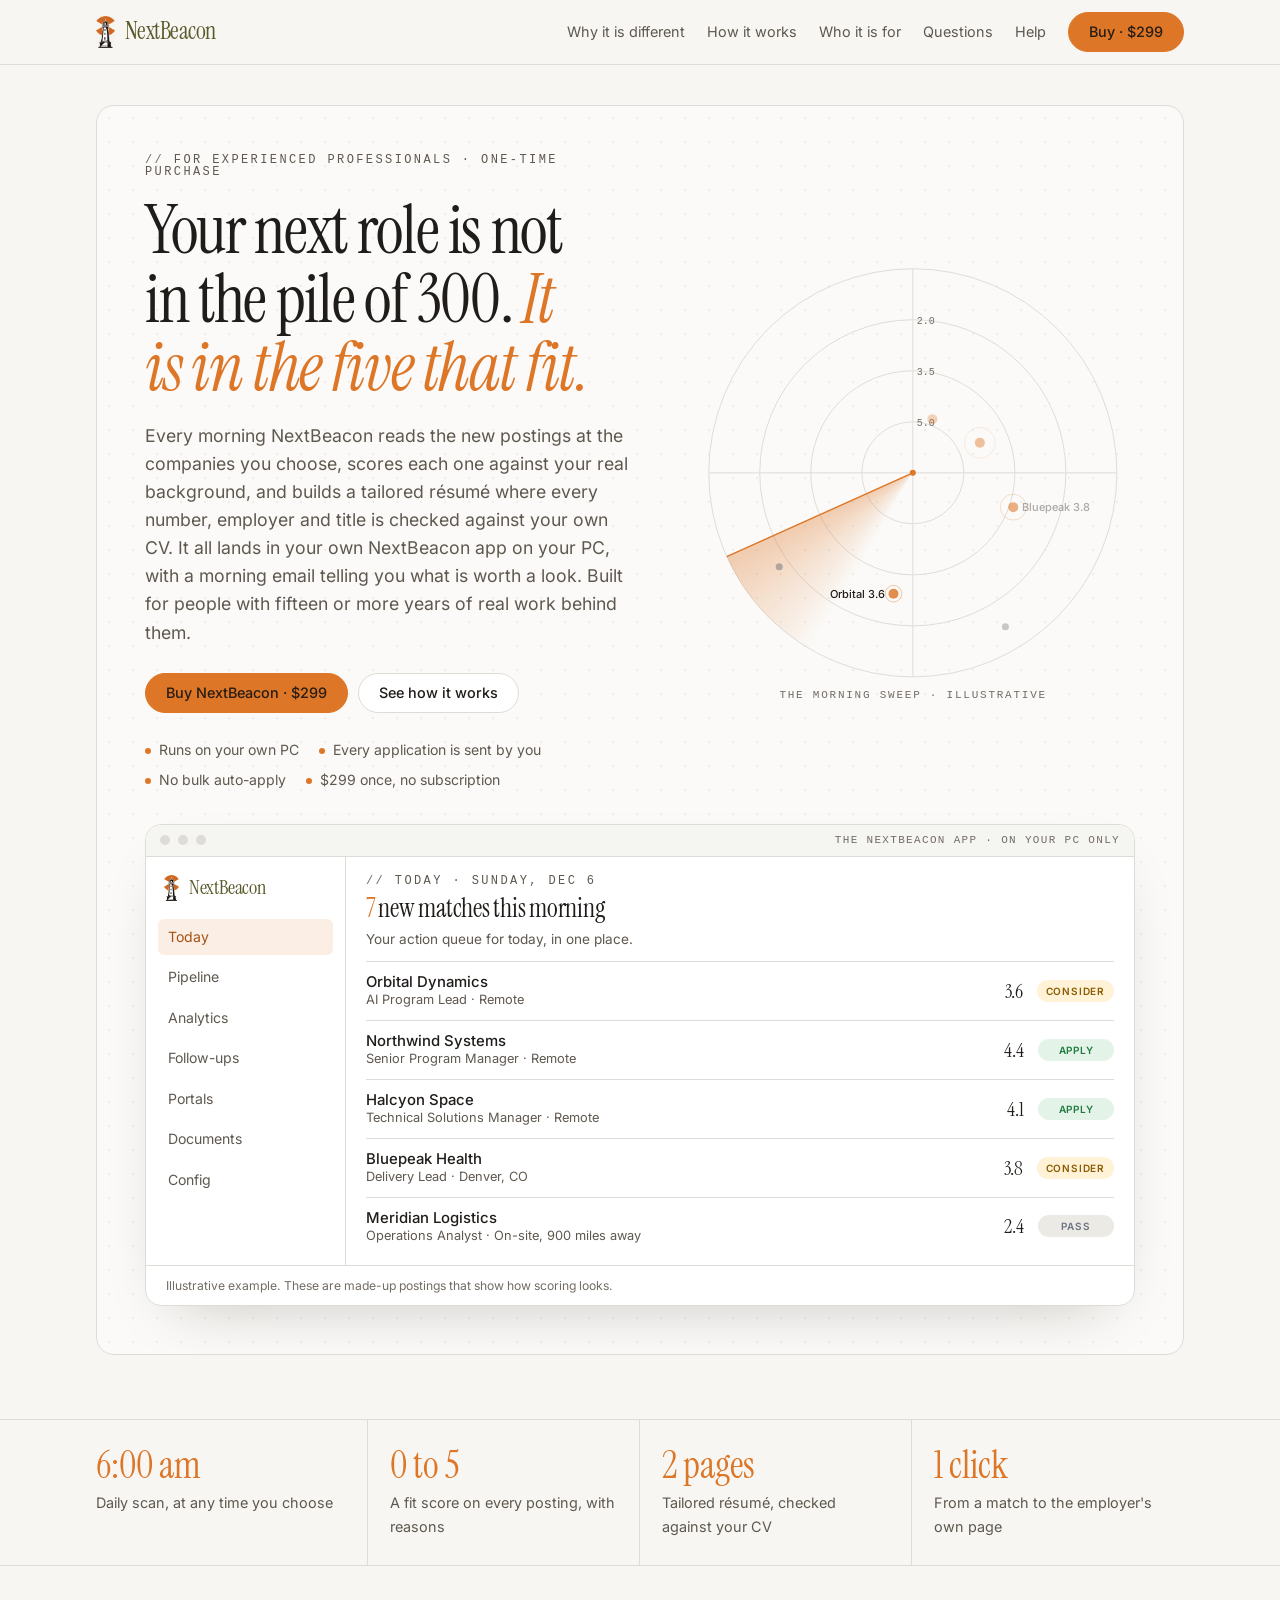
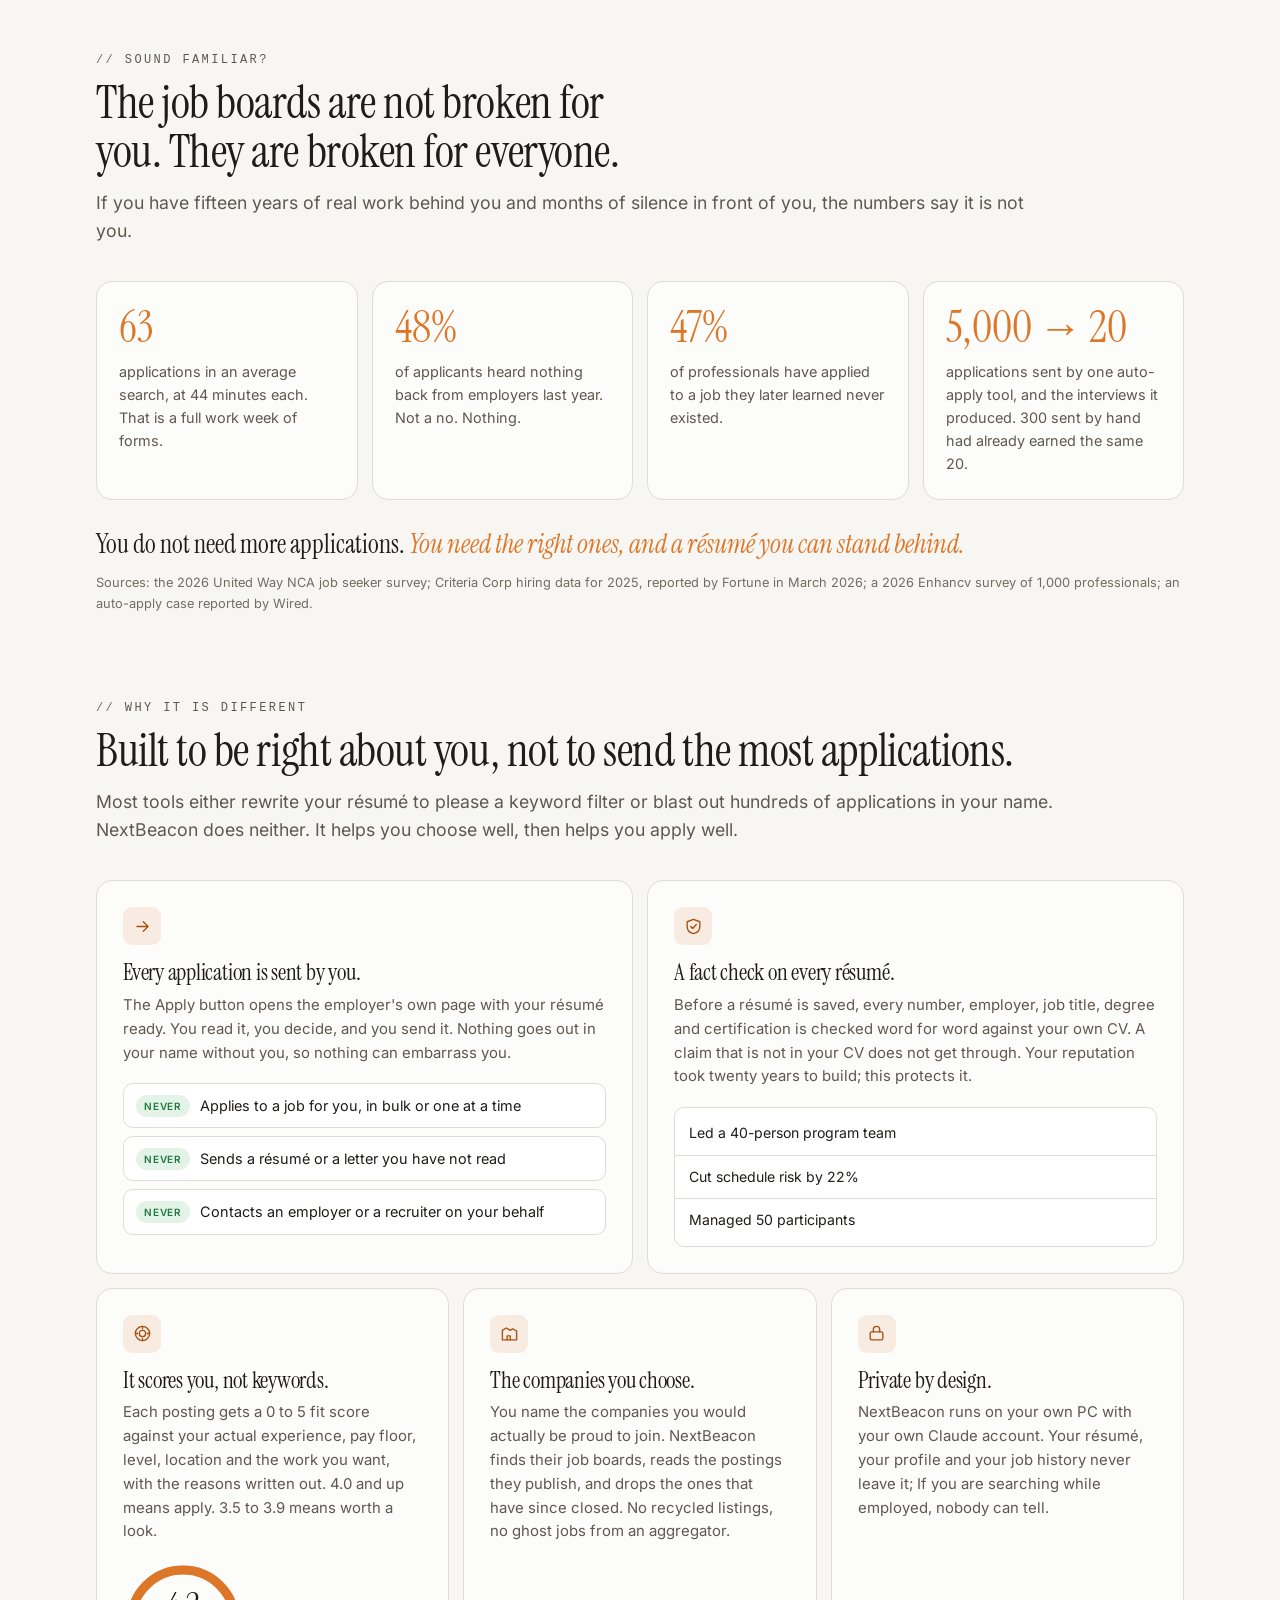
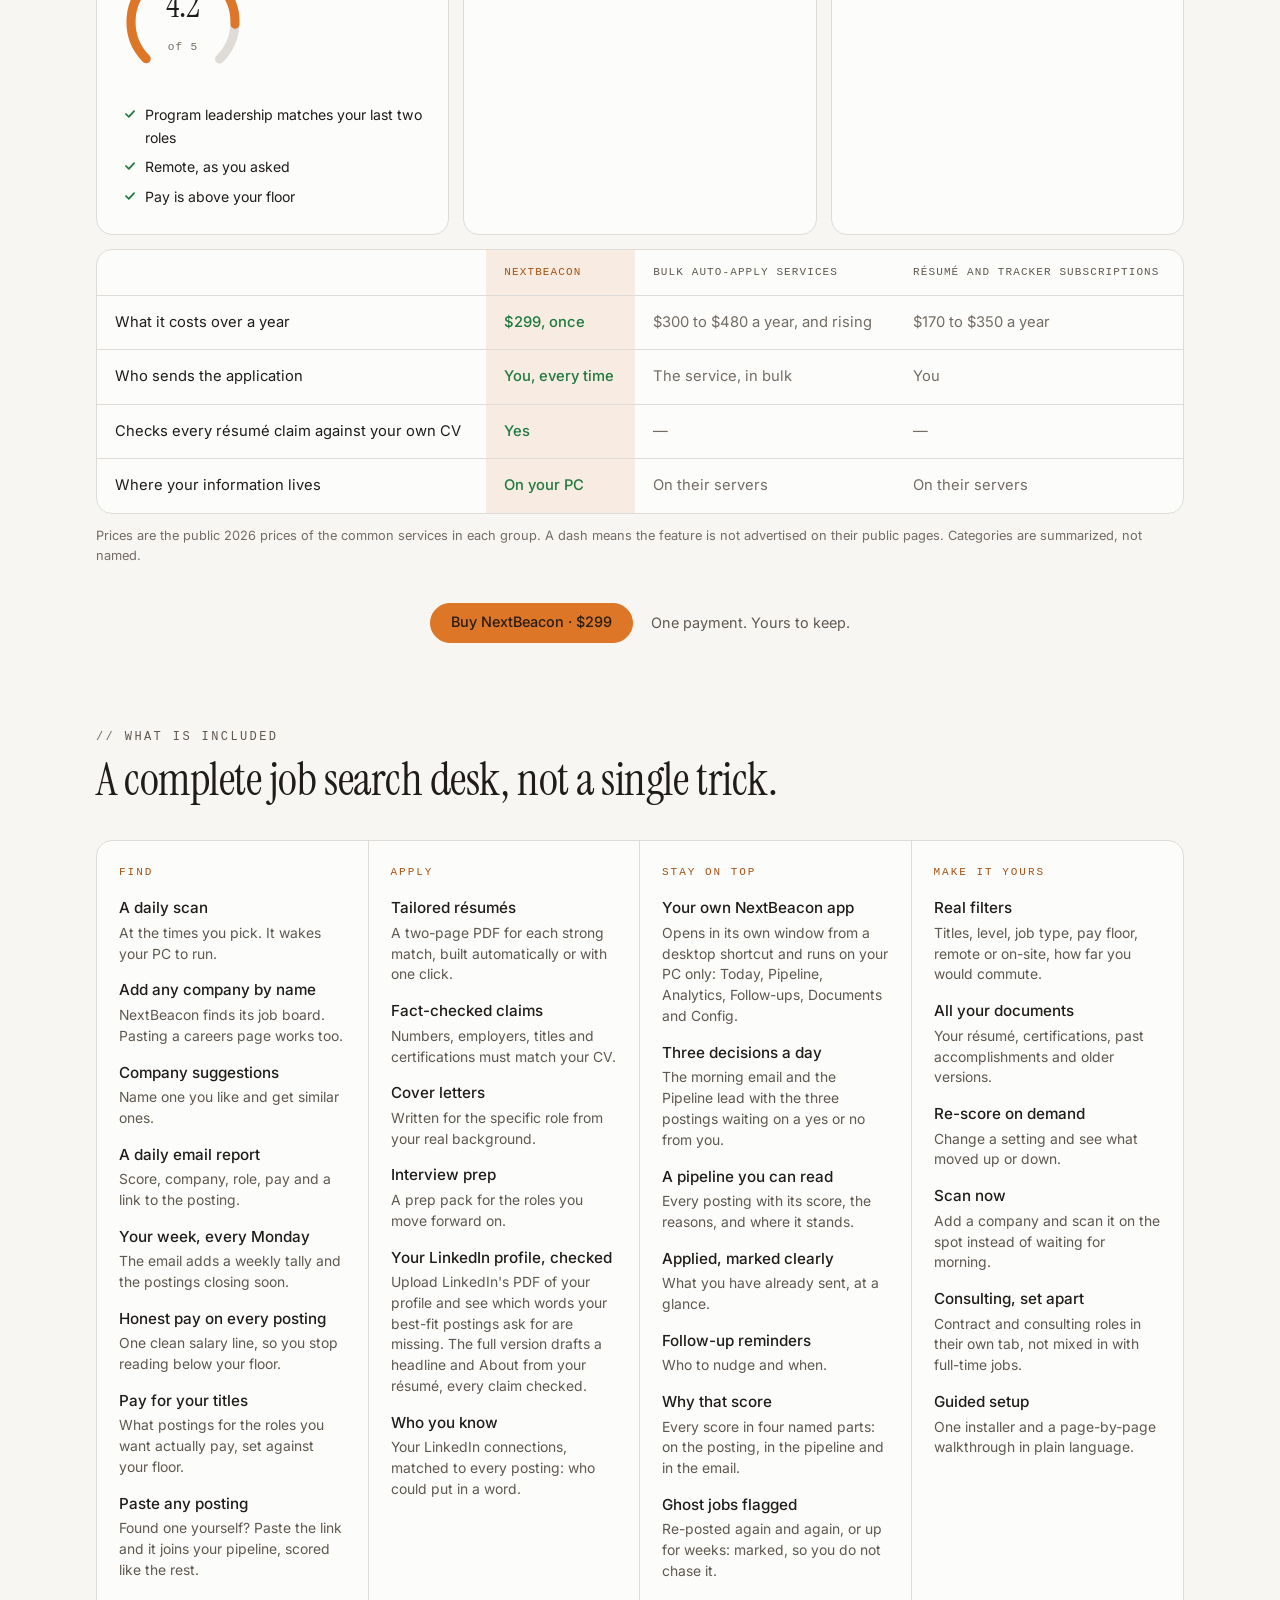
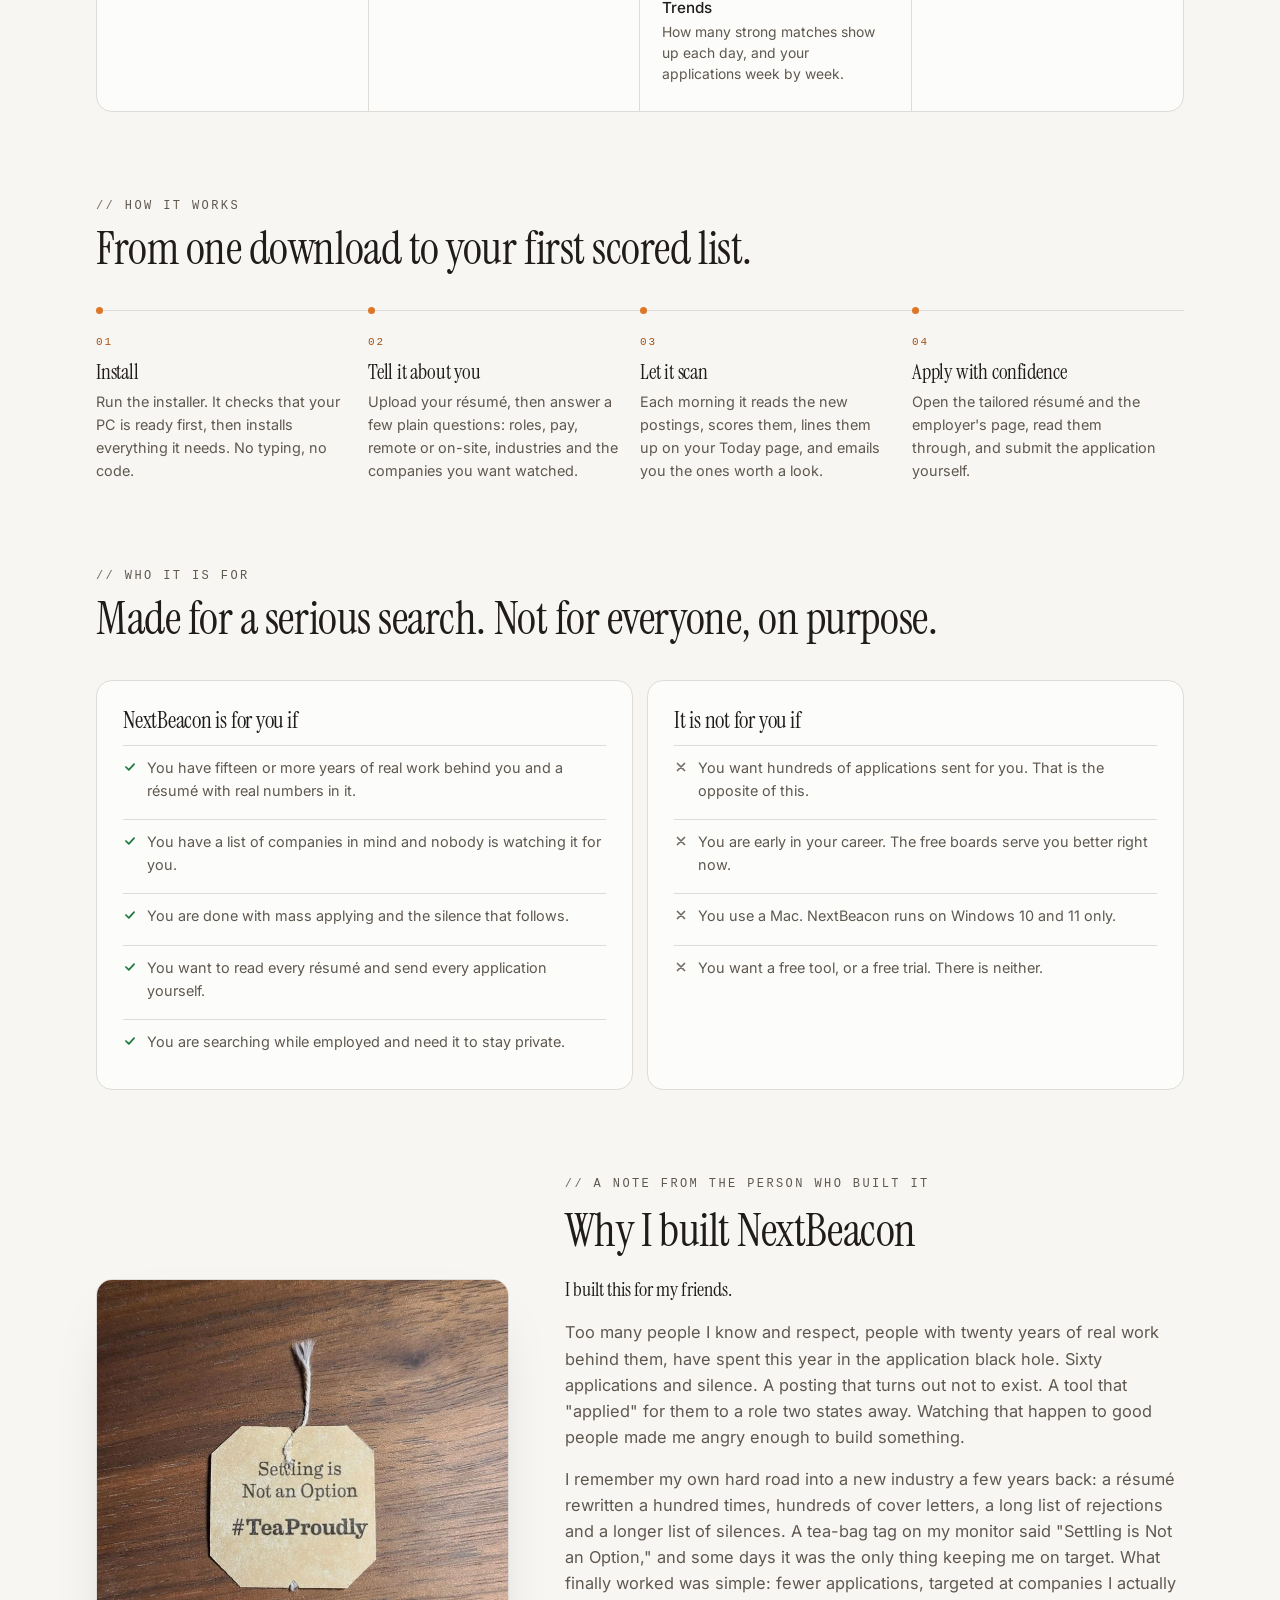
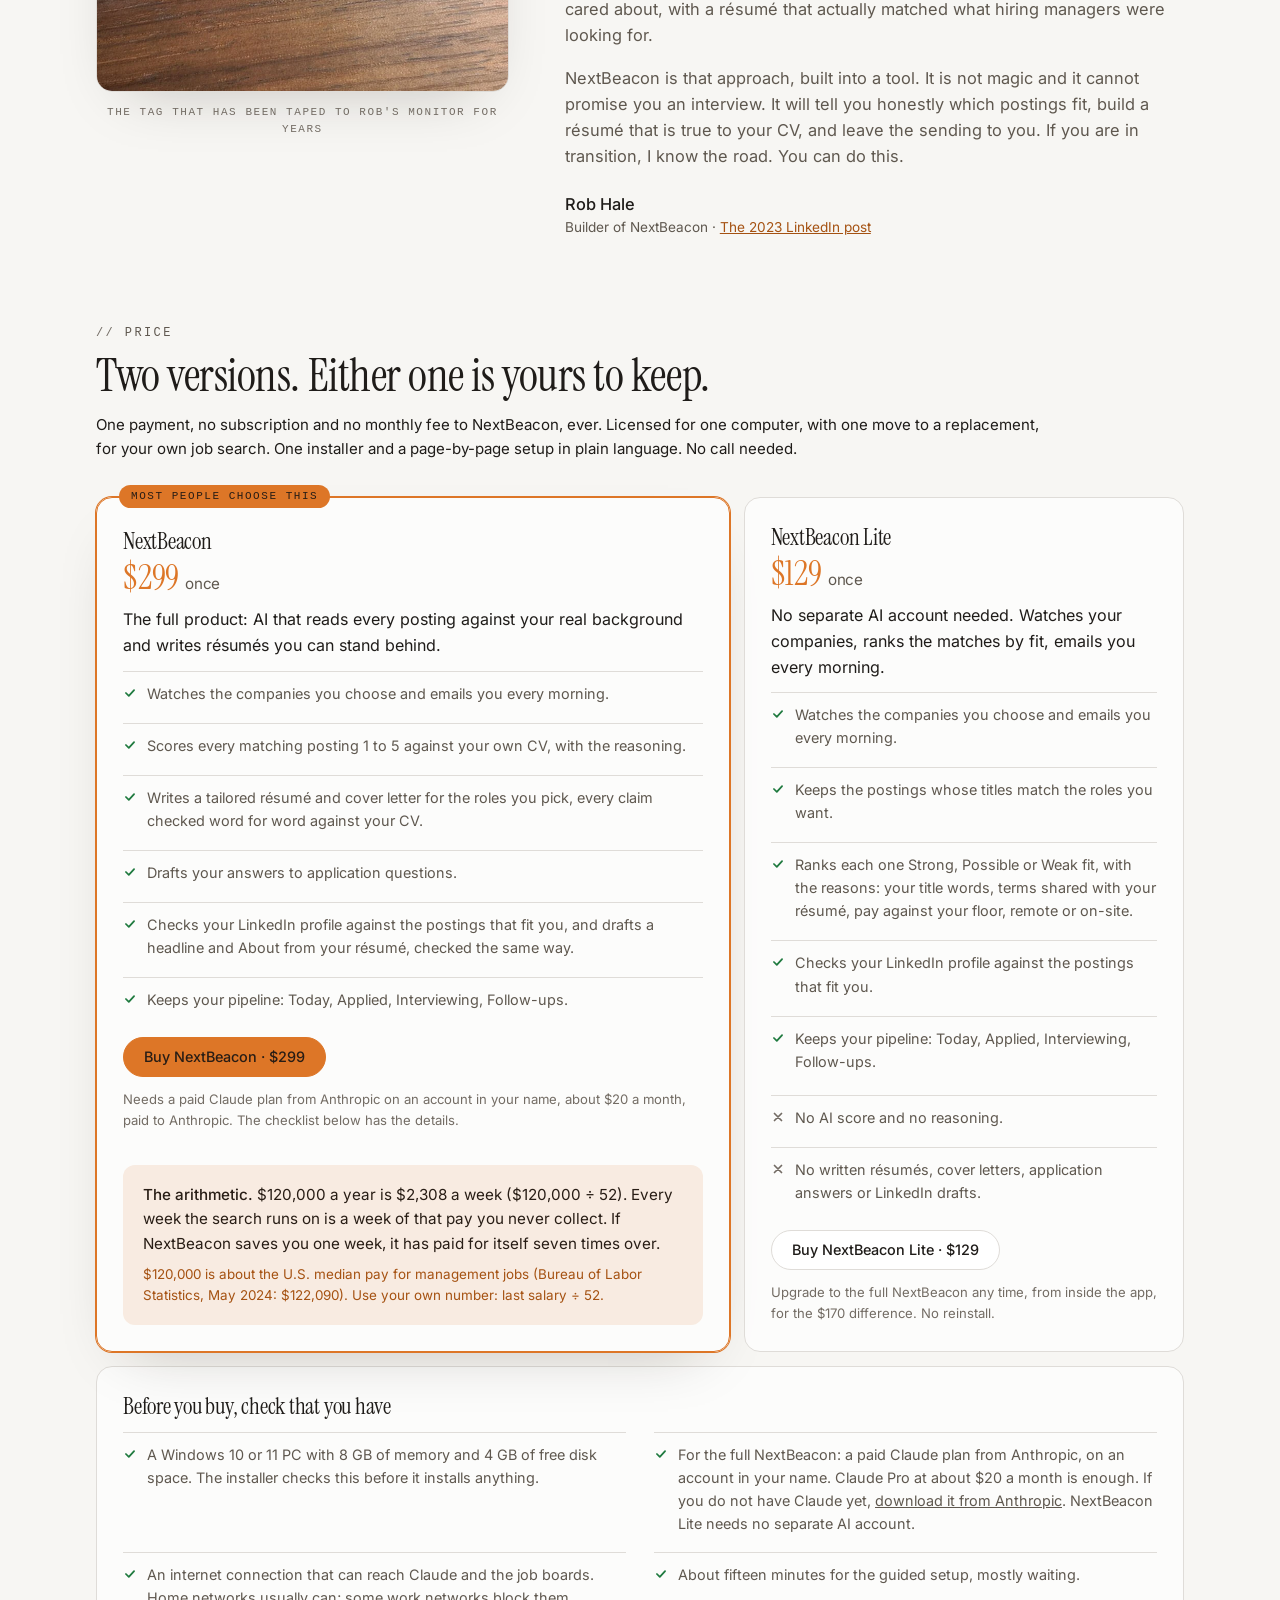
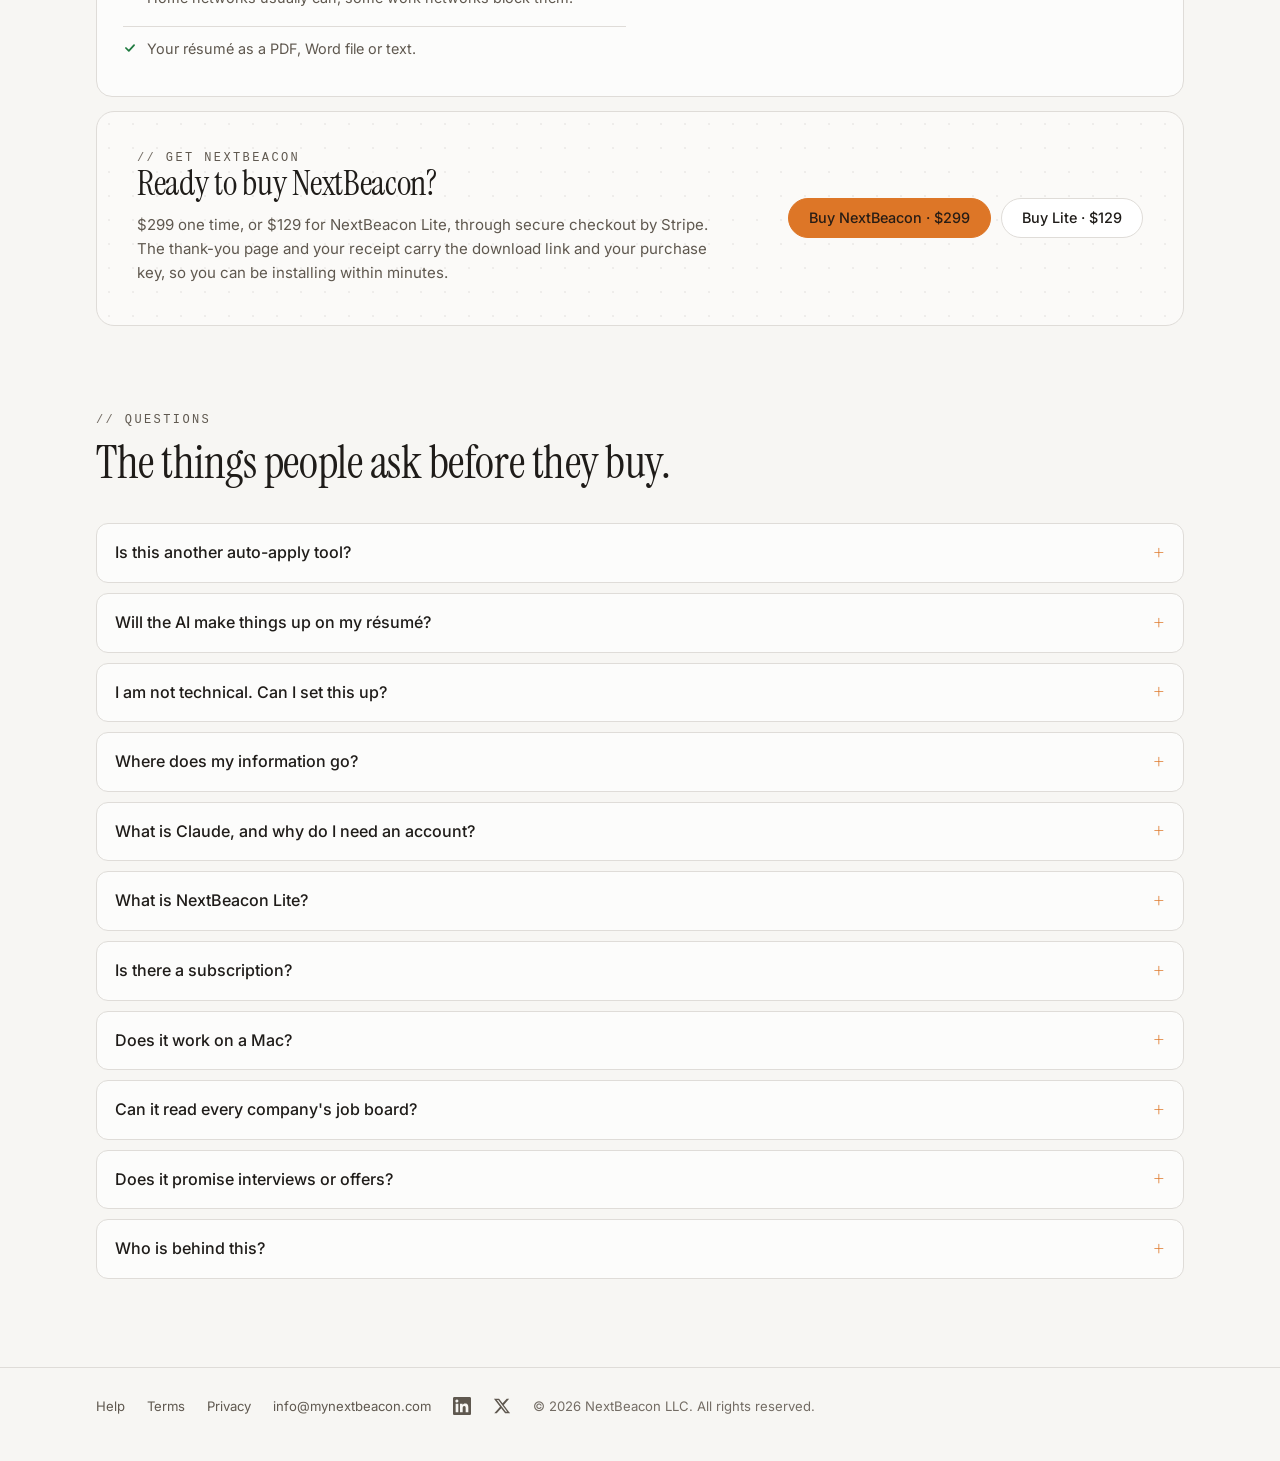
==== index.html @ 7e40ce93 "Privacy and one-computer wording as approved; the founder's name only in the founder note (audit A-0" ====
<!doctype html>
<html lang="en">
<head>
<meta charset="utf-8">
<meta name="viewport" content="width=device-width, initial-scale=1, viewport-fit=cover">
<title>NextBeacon</title>
<meta name="description" content="NextBeacon is a private AI job-search assistant for experienced professionals. It scores postings at the companies you choose against your real background and builds résumés where every claim is checked against your own CV. One price, runs on your PC, and every application is sent by you.">
<meta name="google-site-verification" content="bpLEPREXDDpyz-M2UhZs5xXqKqi_Q2drliD9FVXXRKU" />
<script type="application/ld+json">{"@context":"https://schema.org","@type":"Organization","name":"NextBeacon","legalName":"NextBeacon LLC","url":"https://mynextbeacon.com/","logo":"https://mynextbeacon.com/logo.png","email":"info@mynextbeacon.com","sameAs":["https://www.linkedin.com/company/nextbeacon/","https://x.com/nextbeacon"]}</script>
<meta property="og:type" content="website">
<meta property="og:site_name" content="NextBeacon">
<meta property="og:title" content="NextBeacon: A private AI job-search assistant for experienced professionals">
<meta property="og:description" content="It watches the companies you choose, scores every posting against your real background and fact-checks every résumé claim. $299 once. Every application is sent by you.">
<meta property="og:url" content="https://mynextbeacon.com/">
<meta property="og:image" content="https://mynextbeacon.com/og.png">
<meta property="og:image:width" content="1200">
<meta property="og:image:height" content="630">
<meta property="og:image:alt" content="NextBeacon: your next role is not in the pile of 300. It is in the five that fit.">
<meta name="twitter:card" content="summary_large_image">
<meta name="twitter:title" content="NextBeacon: A private AI job-search assistant for experienced professionals">
<meta name="twitter:description" content="It scores every posting against your real background and fact-checks every résumé claim. $299 once.">
<meta name="twitter:image" content="https://mynextbeacon.com/og.png">
<link rel="canonical" href="https://mynextbeacon.com/">
<link rel="icon" type="image/png" sizes="48x48" href="/favicon-48.png">
<link rel="icon" type="image/png" sizes="96x96" href="/favicon-96.png">
<link rel="icon" type="image/png" sizes="192x192" href="/favicon-192.png">
<link rel="apple-touch-icon" href="/apple-touch-icon.png">
<link rel="stylesheet" href="fonts/fonts.css">
<style>
/* Layout concept: the NextBeacon app's own look, taken from its design tokens. Always the warm
   off-white light look (locked to the light mode), burnt-orange brand,
   Inter for text, Instrument Serif for headings and the wordmark, the dot-grid hero card from the
   Today page. Nine sections, written for the experienced professional months into a search
   (buyer profile, 2026-10-28): hero with a live radar and a morning-run feed, at-a-glance strip,
   sound familiar, why it is different (with a short comparison), what is included, how it works,
   who it is for, the founder note, price and buy, questions. Three Buy buttons, never far apart. */
:root{
  --bg:#f7f6f3; --surface:#ffffff; --surface-hover:#efeeea; --border:hsl(40 9% 86%);
  --fg:hsl(30 10% 11%); --muted:hsl(35 9% 34%); --faint:hsl(35 7% 42%); --landing:#59592a;
  --brand:hsl(26 73% 51%); --brand-200:hsl(33 100% 60%); --brand-fg:hsl(24 30% 12%);
  --brand-soft:hsl(26 73% 51% / 0.12); --brand-text:hsl(26 80% 36%);
  --ok:#1f7a3f; --ok-soft:#e4f3e8; --warn:#8a5b00; --warn-soft:#fff2d6; --pass:#6b7280; --pass-soft:#eceae5;
  --dot:40 8% 42% / 0.09; --shadow:0 24px 60px -32px rgba(30,20,10,.28);
  --sans:'Inter',ui-sans-serif,system-ui,-apple-system,'Segoe UI',sans-serif;
  --serif:'Instrument Serif',ui-serif,Georgia,serif;
  --mono:ui-monospace,SFMono-Regular,'SF Mono',Menlo,Consolas,monospace;
  color-scheme:light;
}

*,*::before,*::after{box-sizing:border-box}
html{scroll-behavior:smooth}
body{margin:0;background:var(--bg);color:var(--fg);font:15px/1.6 var(--sans);-webkit-font-smoothing:antialiased;text-rendering:optimizeLegibility}
body::before{content:"";position:fixed;inset:0 0 auto;height:env(safe-area-inset-top,0px);z-index:60;background:var(--bg)}
a{color:inherit}
h1,h2,h3{margin:0;font-weight:400;letter-spacing:-.01em;text-wrap:balance}
p{margin:0}
.wrap{max-width:1120px;margin-inline:auto;padding-left:max(16px,env(safe-area-inset-left,0px));padding-right:max(16px,env(safe-area-inset-right,0px))}
.band{padding-block:clamp(48px,7vw,88px)}
section[id]{scroll-margin-top:72px}
.eyebrow{font:500 12px/1 var(--mono);letter-spacing:.2em;text-transform:uppercase;color:var(--muted)}
.eyebrow i{font-style:normal;color:var(--faint)}
.serif{font-family:var(--serif)}
.lede{color:var(--muted);font-size:clamp(1rem,1.4vw,1.1rem)}
.tnum{font-variant-numeric:tabular-nums}

/* header */
.top{position:sticky;top:env(safe-area-inset-top,0px);z-index:50;background:color-mix(in srgb,var(--bg) 82%,transparent);backdrop-filter:blur(12px);-webkit-backdrop-filter:blur(12px);border-bottom:1px solid var(--border)}
.top .wrap{display:flex;align-items:center;justify-content:space-between;gap:16px;height:64px}
.brand{display:flex;align-items:center;gap:10px;text-decoration:none}
.mark{height:32px;width:auto;flex:none;display:block}
.word{font:400 1.5rem/1 var(--serif);letter-spacing:-.02em;color:var(--landing);position:relative;top:-1px}
.nav{display:flex;align-items:center;gap:22px}
.nav a.link{color:var(--muted);text-decoration:none;font-size:.9rem;white-space:nowrap}
.nav .btn{white-space:nowrap}
@media (max-width:900px){.nav a.link{display:none}}
.nav a.link:hover{color:var(--fg)}
.btn{display:inline-flex;align-items:center;justify-content:center;gap:8px;padding:11px 20px;border-radius:999px;border:1px solid var(--border);background:var(--surface);color:var(--fg);font:500 .9rem/1 var(--sans);text-decoration:none;cursor:pointer;transition:background .15s,border-color .15s,transform .15s;min-height:40px}
.btn:hover{background:var(--surface-hover)}
.btn.primary{background:var(--brand);border-color:var(--brand);color:var(--brand-fg)}
.btn.primary:hover{background:var(--brand-200);border-color:var(--brand-200)}
.btn:focus-visible,a:focus-visible,button:focus-visible,summary:focus-visible{outline:2px solid var(--brand);outline-offset:3px}
.cta-mid{display:flex;flex-wrap:wrap;gap:10px 18px;align-items:center;justify-content:center;margin-top:36px;color:var(--muted);font-size:.9rem}

/* hero card, like the Today page */
.hero{padding-block:clamp(24px,4vw,40px) 0}
.hero-card{position:relative;overflow:hidden;border-radius:18px;border:1px solid var(--border);background:color-mix(in srgb,var(--surface) 40%,transparent);background-image:radial-gradient(circle,hsl(var(--dot)) 1px,transparent 1px);background-size:24px 24px;padding:clamp(28px,4vw,48px) clamp(20px,4vw,48px)}
.hero-grid{display:grid;grid-template-columns:1.05fr .95fr;gap:clamp(28px,5vw,56px);align-items:center}
.hero h1{font:400 clamp(2.4rem,5.4vw,4.2rem)/1.02 var(--serif);letter-spacing:-.02em;color:var(--fg);margin:18px 0 20px}
.hero h1 em{font-style:italic;color:var(--brand)}
.hero .lede{margin-bottom:26px}
.cta-row{display:flex;flex-wrap:wrap;gap:10px}
.trust{display:flex;flex-wrap:wrap;gap:8px 20px;margin:26px 0 0;padding:0;list-style:none;color:var(--muted);font-size:.88rem}
.trust li::before{content:"";display:inline-block;width:6px;height:6px;border-radius:50%;background:var(--brand);margin-right:8px;vertical-align:middle}

/* radar */
.radar-wrap{position:relative;aspect-ratio:1;max-width:460px;width:100%;margin-inline:auto}
#radar{width:100%;height:100%;display:block}
.radar-cap{position:absolute;left:0;right:0;bottom:-6px;text-align:center;font:500 11px/1 var(--mono);letter-spacing:.16em;text-transform:uppercase;color:var(--faint)}

/* app window with the morning run */
.window{margin-top:clamp(20px,3vw,32px);border:1px solid var(--border);border-radius:16px;background:var(--surface);box-shadow:var(--shadow);overflow:hidden}
.win-bar{display:flex;align-items:center;gap:8px;padding:10px 14px;border-bottom:1px solid var(--border);background:color-mix(in srgb,var(--surface-hover) 60%,var(--surface))}
.win-bar i{width:10px;height:10px;border-radius:50%;background:var(--border);display:inline-block}
.win-bar span{margin-left:auto;font:500 11px/1 var(--mono);letter-spacing:.12em;text-transform:uppercase;color:var(--faint)}
.win-body{display:grid;grid-template-columns:200px 1fr}
.side{border-right:1px solid var(--border);padding:16px 12px;display:grid;gap:4px;align-content:start;font-size:.88rem;color:var(--muted)}
.side .brand{padding:2px 6px 14px}
.side .word{font-size:1.25rem}
.side .mark{height:26px}
.side button{display:block;width:100%;text-align:left;padding:7px 10px;border-radius:6px;border:0;background:none;font:inherit;color:inherit;cursor:pointer}
.side button:hover{background:var(--surface-hover)}
.side button.on{background:var(--brand-soft);color:var(--brand-text)}
.side button:focus-visible{outline:2px solid var(--brand);outline-offset:1px}
.view[hidden]{display:none}
.view{min-height:296px}
.tabs{display:flex;gap:6px;flex-wrap:wrap;margin:0 0 10px;font:600 10px/1 var(--sans);letter-spacing:.08em;text-transform:uppercase}
.tabs span{padding:6px 9px;border-radius:999px;border:1px solid var(--border);color:var(--muted)}
.tabs span.on{background:var(--brand-soft);color:var(--brand-text);border-color:transparent}
.tiles{display:grid;grid-template-columns:repeat(4,1fr);gap:10px;margin-bottom:14px}
.tiles div{border:1px solid var(--border);border-radius:10px;padding:10px 12px}
.tiles b{display:block;font:400 1.4rem/1 var(--serif);color:var(--brand);margin-bottom:4px}
.tiles span{font-size:.72rem;color:var(--muted)}
.bars{display:grid;gap:7px;font-size:.8rem;color:var(--muted)}
.bars div{display:grid;grid-template-columns:70px 1fr 34px;gap:10px;align-items:center}
.bars i{display:block;height:8px;border-radius:4px;background:var(--brand-soft);overflow:hidden}
.bars i::after{content:"";display:block;height:100%;width:var(--w);background:var(--brand);border-radius:4px}
.bars em{font-style:normal;text-align:right;font-variant-numeric:tabular-nums}
.plain{list-style:none;margin:0;padding:0}
.plain li{display:grid;grid-template-columns:1fr auto;gap:14px;align-items:center;padding:10px 0;border-top:1px solid var(--border);font-size:.9rem}
.plain li small{display:block;color:var(--muted);font-size:.78rem}
.plain .chip{min-width:0}
.chip.on{background:var(--ok-soft);color:var(--ok)}
.chip.off{background:transparent;color:var(--faint);border:1px solid var(--border)}
.chip.due{background:var(--warn-soft);color:var(--warn)}
.chip.ok{background:var(--ok-soft);color:var(--ok)}
.toggle{width:34px;height:18px;border-radius:999px;background:var(--border);position:relative;display:inline-block}
.toggle::after{content:"";position:absolute;top:2px;left:2px;width:14px;height:14px;border-radius:50%;background:#fff}
.toggle.on{background:var(--ok)}.toggle.on::after{left:18px}
@media (max-width:640px){.tiles{grid-template-columns:repeat(2,1fr)}}
.main{padding:18px 20px 8px}
.main .eyebrow{margin-bottom:8px}
.main h3{font:400 1.6rem/1.1 var(--serif);margin-bottom:6px}
.main h3 b{font-weight:400;color:var(--brand)}
.main .sub{font-size:.85rem;color:var(--muted);margin-bottom:10px}
#feed{list-style:none;margin:0;padding:0;min-height:296px}
.row{display:grid;grid-template-columns:1fr auto auto;gap:14px;align-items:center;padding:11px 0;border-top:1px solid var(--border);animation:rowin .45s ease both}
@keyframes rowin{from{opacity:0;transform:translateY(-6px)}to{opacity:1;transform:none}}
.co{font-weight:500;line-height:1.3;min-width:0;font-size:.93rem}
.co small{display:block;font-weight:400;color:var(--muted);font-size:.8rem;overflow-wrap:anywhere}
.score{font:400 1.25rem/1 var(--serif);font-variant-numeric:tabular-nums;min-width:2.6ch;text-align:right}
.chip{font:600 10px/1 var(--sans);letter-spacing:.08em;text-transform:uppercase;padding:6px 9px;border-radius:999px;min-width:76px;text-align:center}
.chip.apply{background:var(--ok-soft);color:var(--ok)}
.chip.consider{background:var(--warn-soft);color:var(--warn)}
.chip.pass{background:var(--pass-soft);color:var(--pass)}
.chip.reading{background:transparent;color:var(--faint);border:1px dashed var(--border)}
.fine{padding:10px 20px;border-top:1px solid var(--border);font-size:.76rem;color:var(--faint)}

/* at a glance */
.facts{border-top:1px solid var(--border);border-bottom:1px solid var(--border);margin-top:clamp(40px,6vw,64px)}
.facts .wrap{display:grid;grid-template-columns:repeat(4,1fr)}
.fact{padding:26px 22px;border-right:1px solid var(--border)}
.fact:first-child{padding-left:0}.fact:last-child{border-right:0}
.fact b{display:block;font:400 clamp(1.8rem,3vw,2.4rem)/1 var(--serif);color:var(--brand);margin-bottom:6px}
.fact span{color:var(--muted);font-size:.9rem}

/* sections */
.head{display:grid;gap:12px;margin-bottom:36px;max-width:960px}
.head h2{font:400 clamp(1.9rem,3.6vw,2.9rem)/1.08 var(--serif);color:var(--fg)}
.bento{display:grid;grid-template-columns:repeat(6,1fr);gap:14px}
.card{grid-column:span 2;padding:26px;border:1px solid var(--border);border-radius:16px;background:color-mix(in srgb,var(--surface) 70%,transparent)}
.card.wide{grid-column:span 3}
.card h3{font:400 1.45rem/1.15 var(--serif);margin:14px 0 8px}
.card p{color:var(--muted);font-size:.93rem}
.ico{width:38px;height:38px;border-radius:9px;background:var(--brand-soft);display:grid;place-items:center}
.ico svg{width:19px;height:19px;stroke:var(--brand-text);fill:none;stroke-width:1.7;stroke-linecap:round;stroke-linejoin:round}
.gauge-box{display:flex;align-items:center;gap:22px;margin-top:18px;flex-wrap:wrap}
.gauge{width:120px;height:120px;position:relative;flex:none}
.gauge svg{width:100%;height:100%}
.gauge .trk{stroke:var(--border)}
.gauge .val{stroke:var(--brand);stroke-dasharray:206 327;animation:fill 1.6s cubic-bezier(.2,.8,.2,1) both}
@keyframes fill{from{stroke-dasharray:0 327}to{stroke-dasharray:206 327}}
.gauge .num{position:absolute;inset:0;display:grid;place-content:center;text-align:center;font:400 2.1rem/1 var(--serif)}
.gauge .num small{font:500 .7rem/1.2 var(--mono);color:var(--faint);letter-spacing:.08em}
.why{display:grid;gap:7px;margin:0;padding:0;list-style:none;font-size:.88rem}
.why li{display:flex;gap:8px;align-items:flex-start}
.why li::before{content:"";flex:none;width:14px;height:14px;margin-top:3px;background:var(--ok);-webkit-mask:url("data:image/svg+xml,%3Csvg xmlns='http://www.w3.org/2000/svg' viewBox='0 0 24 24' fill='none' stroke='black' stroke-width='3' stroke-linecap='round' stroke-linejoin='round'%3E%3Cpath d='M5 12l5 5 9-10'/%3E%3C/svg%3E") center/contain no-repeat;mask:url("data:image/svg+xml,%3Csvg xmlns='http://www.w3.org/2000/svg' viewBox='0 0 24 24' fill='none' stroke='black' stroke-width='3' stroke-linecap='round' stroke-linejoin='round'%3E%3Cpath d='M5 12l5 5 9-10'/%3E%3C/svg%3E") center/contain no-repeat}
.never{display:grid;gap:8px;margin:18px 0 0;padding:0;list-style:none;font-size:.9rem}
.never li{display:flex;gap:10px;align-items:flex-start;padding:10px 12px;border:1px solid var(--border);border-radius:10px;background:var(--surface)}
.never li b{flex:none;font:600 10px/1 var(--sans);letter-spacing:.08em;text-transform:uppercase;color:var(--ok);background:var(--ok-soft);padding:6px 8px;border-radius:999px;margin-top:1px}
.fc{position:relative;list-style:none;margin:18px 0 0;padding:4px 0;border:1px solid var(--border);border-radius:10px;background:var(--surface);overflow:hidden;font-size:.88rem}
.fc li{display:flex;justify-content:space-between;gap:12px;align-items:center;padding:10px 14px;border-bottom:1px solid var(--border)}
.fc li:last-child{border-bottom:0}
.fc li span:first-child{min-width:0;overflow-wrap:anywhere}
.fc .st{flex:none;font:600 10px/1 var(--sans);letter-spacing:.08em;text-transform:uppercase;opacity:0;animation:st 9s infinite}
.fc li:nth-child(1) .st{animation-delay:.9s}.fc li:nth-child(2) .st{animation-delay:2.2s}.fc li:nth-child(3) .st{animation-delay:3.5s}
.fc .good{color:var(--ok)}.fc .bad{color:#b4332a}
.fc li.flag span:first-child{text-decoration:line-through;text-decoration-color:rgba(180,51,42,0);animation:strike 9s infinite 3.5s}
@keyframes st{0%,5%{opacity:0;transform:translateX(6px)}12%,86%{opacity:1;transform:none}95%,100%{opacity:0}}
@keyframes strike{0%,5%{text-decoration-color:rgba(180,51,42,0)}12%,86%{text-decoration-color:rgba(180,51,42,.9)}95%,100%{text-decoration-color:rgba(180,51,42,0)}}
.scan{position:absolute;left:0;right:0;top:0;height:2px;background:linear-gradient(90deg,transparent,var(--brand),transparent);opacity:0;animation:sweep 9s infinite}
@keyframes sweep{0%{top:0;opacity:0}3%{opacity:1}50%{top:100%;opacity:1}55%,100%{top:100%;opacity:0}}

/* sound familiar */
.pain{display:grid;grid-template-columns:repeat(4,1fr);gap:14px}
.pain .card{grid-column:auto;padding:24px 22px}
.pain b{display:block;font:400 clamp(2rem,3.4vw,2.8rem)/1 var(--serif);color:var(--brand);margin-bottom:10px;font-variant-numeric:tabular-nums}
.pain p{color:var(--muted);font-size:.9rem}
.pain-close{margin-top:28px;font:400 clamp(1.25rem,2.2vw,1.6rem)/1.3 var(--serif)}
.pain-close em{font-style:italic;color:var(--brand)}

/* what is included */
.groups{display:grid;grid-template-columns:repeat(4,1fr);border:1px solid var(--border);border-radius:16px;overflow:hidden;background:color-mix(in srgb,var(--surface) 70%,transparent)}
.group{padding:26px 22px;border-right:1px solid var(--border)}
.group:last-child{border-right:0}
.group h3{font:500 11px/1 var(--mono);letter-spacing:.18em;text-transform:uppercase;color:var(--brand-text);margin-bottom:18px}
.group ul{list-style:none;margin:0;padding:0;display:grid;gap:14px}
.group li b{display:block;font-weight:500;font-size:.95rem;margin-bottom:2px}
.group li span{color:var(--muted);font-size:.87rem;line-height:1.5;display:block}

/* how it works */
.steps{display:grid;grid-template-columns:repeat(4,1fr);counter-reset:s;border-top:1px solid var(--border)}
.step{padding:26px 22px 0 0;position:relative}
.step::before{counter-increment:s;content:"0" counter(s);font:500 11px/1 var(--mono);letter-spacing:.16em;color:var(--brand-text);display:block;margin-bottom:12px}
.step::after{content:"";position:absolute;top:-4px;left:0;width:7px;height:7px;border-radius:50%;background:var(--brand)}
.step h3{font:400 1.3rem/1.15 var(--serif);margin-bottom:6px}
.step p{color:var(--muted);font-size:.9rem}

/* short comparison */
.tw{overflow-x:auto;border:1px solid var(--border);border-radius:16px;background:color-mix(in srgb,var(--surface) 70%,transparent);margin-top:14px}
table{border-collapse:collapse;width:100%;min-width:640px;font-size:.92rem}
th,td{padding:15px 18px;text-align:left;border-bottom:1px solid var(--border);vertical-align:top}
tr:last-child td{border-bottom:0}
th{font:500 11px/1.3 var(--mono);letter-spacing:.1em;text-transform:uppercase;color:var(--muted)}
th.us,td.us{background:var(--brand-soft)}
th.us{color:var(--brand-text)}
td.yes{color:var(--ok);font-weight:500}
td.no{color:var(--faint)}
.note{margin-top:12px;font-size:.8rem;color:var(--faint)}

/* the two versions: NextBeacon first and larger, Lite second */
.plans{display:grid;grid-template-columns:1.18fr .82fr;gap:14px;margin-bottom:14px}
.plans .card{grid-column:auto;position:relative;display:grid;gap:12px;align-content:start}
.plans .card.lead{border-color:var(--brand);box-shadow:0 0 0 1px var(--brand),var(--shadow);padding-top:30px}
.plans .pick{position:absolute;top:-13px;left:22px;padding:6px 12px;border-radius:999px;background:var(--brand);color:var(--brand-fg);font:500 11px/1 var(--mono);letter-spacing:.14em;text-transform:uppercase}
.plans h3{margin:0;font:400 1.45rem/1.15 var(--serif)}
.plans h3 .price{display:block;margin-top:6px;font-size:2.2rem;line-height:1;color:var(--brand)}
.plans h3 .price small{font:400 .95rem/1 var(--sans);color:var(--muted);margin-left:6px}
.plans .lede-p{color:var(--fg);font-size:1rem}
.plans ul.plain{margin:0;padding:0;list-style:none;display:grid;gap:8px;color:var(--muted);font-size:.93rem}
.plans ul.plain li{display:block;position:relative;padding-left:24px}
.plans ul.plain li::before{content:"";position:absolute;left:0;top:14px;width:14px;height:14px;background:var(--ok);-webkit-mask:url("data:image/svg+xml,%3Csvg xmlns='http://www.w3.org/2000/svg' viewBox='0 0 24 24' fill='none' stroke='black' stroke-width='3' stroke-linecap='round' stroke-linejoin='round'%3E%3Cpath d='M5 12l5 5 9-10'/%3E%3C/svg%3E") center/contain no-repeat;mask:url("data:image/svg+xml,%3Csvg xmlns='http://www.w3.org/2000/svg' viewBox='0 0 24 24' fill='none' stroke='black' stroke-width='3' stroke-linecap='round' stroke-linejoin='round'%3E%3Cpath d='M5 12l5 5 9-10'/%3E%3C/svg%3E") center/contain no-repeat}
.plans ul.plain.not li::before{background:var(--faint);-webkit-mask:url("data:image/svg+xml,%3Csvg xmlns='http://www.w3.org/2000/svg' viewBox='0 0 24 24' fill='none' stroke='black' stroke-width='3' stroke-linecap='round'%3E%3Cpath d='M6 6l12 12M18 6L6 18'/%3E%3C/svg%3E") center/contain no-repeat;mask:url("data:image/svg+xml,%3Csvg xmlns='http://www.w3.org/2000/svg' viewBox='0 0 24 24' fill='none' stroke='black' stroke-width='3' stroke-linecap='round'%3E%3Cpath d='M6 6l12 12M18 6L6 18'/%3E%3C/svg%3E") center/contain no-repeat}
.plans .plan-cta{margin-top:4px}
.plans .plan-fine{font-size:.82rem;color:var(--faint)}

/* two-column cards: the arithmetic, the checklist */
.need{display:grid;grid-template-columns:1fr 1fr;gap:14px}
.need.one{grid-template-columns:1fr}
.need.one ul.plain{grid-template-columns:1fr 1fr;column-gap:28px}
.need .card{grid-column:auto}
.need h3{margin-top:0}
.price{font-size:2.2rem;color:var(--brand)}
.need ul{margin:12px 0 0;padding-left:18px;color:var(--muted);font-size:.93rem;display:grid;gap:7px}
.need ul.plain{list-style:none;padding-left:0}
.need ul.plain li{display:block;position:relative;padding-left:24px}
.need ul.plain li::before{content:"";position:absolute;left:0;top:14px;width:14px;height:14px;background:var(--ok);-webkit-mask:url("data:image/svg+xml,%3Csvg xmlns='http://www.w3.org/2000/svg' viewBox='0 0 24 24' fill='none' stroke='black' stroke-width='3' stroke-linecap='round' stroke-linejoin='round'%3E%3Cpath d='M5 12l5 5 9-10'/%3E%3C/svg%3E") center/contain no-repeat;mask:url("data:image/svg+xml,%3Csvg xmlns='http://www.w3.org/2000/svg' viewBox='0 0 24 24' fill='none' stroke='black' stroke-width='3' stroke-linecap='round' stroke-linejoin='round'%3E%3Cpath d='M5 12l5 5 9-10'/%3E%3C/svg%3E") center/contain no-repeat}
.need ul.plain.not li::before{background:var(--faint);-webkit-mask:url("data:image/svg+xml,%3Csvg xmlns='http://www.w3.org/2000/svg' viewBox='0 0 24 24' fill='none' stroke='black' stroke-width='3' stroke-linecap='round'%3E%3Cpath d='M6 6l12 12M18 6L6 18'/%3E%3C/svg%3E") center/contain no-repeat;mask:url("data:image/svg+xml,%3Csvg xmlns='http://www.w3.org/2000/svg' viewBox='0 0 24 24' fill='none' stroke='black' stroke-width='3' stroke-linecap='round'%3E%3Cpath d='M6 6l12 12M18 6L6 18'/%3E%3C/svg%3E") center/contain no-repeat}
.math{margin-top:22px;padding:18px 20px;border-radius:12px;background:var(--brand-soft);color:var(--brand-fg);font-size:.95rem}
.math b{font-weight:500}
.math .math-note{display:block;margin-top:8px;font-size:.84rem;color:var(--brand-text)}
.buy-box{margin-top:14px;border:1px solid var(--border);border-radius:18px;padding:clamp(24px,4vw,40px);background:color-mix(in srgb,var(--surface) 40%,transparent);background-image:radial-gradient(circle,hsl(var(--dot)) 1px,transparent 1px);background-size:24px 24px;display:grid;grid-template-columns:1.2fr .8fr;gap:24px;align-items:center}
.buy-box h3{font:400 clamp(1.6rem,3vw,2.2rem)/1.1 var(--serif);margin-bottom:10px}
.buy-box p{color:var(--muted)}
.buy-box .cta-row{justify-content:flex-end}

/* founder note */
.founder{display:grid;grid-template-columns:.8fr 1.2fr;gap:clamp(24px,5vw,56px);align-items:center}
.tag{position:relative;max-width:420px;margin-inline:auto}
.tag img{display:block;width:100%;height:auto;border-radius:16px;border:1px solid var(--border);box-shadow:var(--shadow)}
.tag figcaption{margin-top:12px;text-align:center;font:500 11px/1.5 var(--mono);letter-spacing:.14em;text-transform:uppercase;color:var(--faint)}
.letter{font-size:1.02rem;color:var(--fg);display:grid;gap:16px}
.letter h2{font:400 clamp(1.9rem,3.6vw,2.9rem)/1.08 var(--serif);margin-bottom:4px}
.letter p{color:var(--muted)}
.letter p.q{font:400 1.25rem/1.4 var(--serif);color:var(--fg)}
.sig{display:flex;align-items:center;gap:14px;margin-top:6px}
.sig b{display:block;font-weight:500;color:var(--fg)}
.sig span{display:block;font-size:.85rem;color:var(--muted)}
.sig a{color:var(--brand-text)}

/* questions */
.qa{display:grid;gap:10px}
.qa details{border:1px solid var(--border);border-radius:12px;background:color-mix(in srgb,var(--surface) 70%,transparent);padding:0 18px}
.qa summary{cursor:pointer;list-style:none;padding:16px 0;font-weight:500;font-size:1rem;display:flex;justify-content:space-between;gap:16px;align-items:center}
.qa summary::-webkit-details-marker{display:none}
.qa summary::after{content:"+";flex:none;font:400 1.4rem/1 var(--serif);color:var(--brand);transition:transform .2s}
.qa details[open] summary::after{transform:rotate(45deg)}
.qa details p{padding:0 0 18px;color:var(--muted);font-size:.95rem}

footer{border-top:1px solid var(--border);padding-block:28px 44px;color:var(--faint);font-size:.82rem}
footer .wrap{display:flex;flex-wrap:wrap;align-items:center;gap:8px 22px}
footer a{color:var(--muted);text-decoration:none}
footer a:hover{color:var(--fg)}
footer span{color:var(--faint)}
footer a.social{display:inline-flex;align-items:center;line-height:0}
footer a.social svg{display:block}

@media (max-width:960px){
  .hero-grid{grid-template-columns:1fr}
  .radar-wrap{max-width:380px}
  .facts .wrap{grid-template-columns:1fr 1fr}
  .fact:nth-child(2){border-right:0}
  .fact:nth-child(-n+2){border-bottom:1px solid var(--border)}
  .bento{grid-template-columns:1fr 1fr}
  .card,.card.wide{grid-column:span 2}
  .card:nth-child(n+3):not(.wide){grid-column:span 1}
  .pain{grid-template-columns:1fr 1fr}
  .groups{grid-template-columns:1fr 1fr}
  .group:nth-child(2){border-right:0}
  .group:nth-child(-n+2){border-bottom:1px solid var(--border)}
  .steps{grid-template-columns:1fr 1fr;row-gap:26px}
  .need,.need.one ul.plain{grid-template-columns:1fr}
  .plans{grid-template-columns:1fr}
  .founder{grid-template-columns:1fr}
  .tag{max-width:320px}
  .buy-box{grid-template-columns:1fr}
  .buy-box .cta-row{justify-content:flex-start}
}
@media (max-width:640px){
  .nav a.link{display:none}
  .facts .wrap{grid-template-columns:1fr}
  .fact{border-right:0;border-bottom:1px solid var(--border);padding-left:0}
  .fact:last-child{border-bottom:0}
  .bento,.groups,.steps,.pain{grid-template-columns:1fr}
  .card,.card.wide,.card:nth-child(n+3):not(.wide){grid-column:auto}
  .group{border-right:0;border-bottom:1px solid var(--border)}
  .group:last-child{border-bottom:0}
  .win-body{grid-template-columns:1fr}.side{display:none}
  .row{grid-template-columns:1fr auto}
  .row .chip{grid-column:1 / -1;justify-self:start}
  #feed{min-height:0}
}
@media (prefers-reduced-motion:reduce){
  html{scroll-behavior:auto}
  *,*::before,*::after{animation:none!important;transition:none!important}
  .fc .st{opacity:1}
  .fc li.flag span:first-child{text-decoration-color:rgba(180,51,42,.9)}
  .scan{display:none}
}
</style>
</head>
<body>
<!-- Copyright 2026 NextBeacon LLC. All rights reserved. -->


<header class="top">
  <div class="wrap">
    <a class="brand" href="#top" aria-label="NextBeacon home"><img class="mark" src="logo.png" alt="" width="19" height="32"><span class="word">NextBeacon</span></a>
    <nav class="nav" aria-label="Page sections">
      <a class="link" href="#different">Why it is different</a>
      <a class="link" href="#how">How it works</a>
      <a class="link" href="#for">Who it is for</a>
      <a class="link" href="#questions">Questions</a>
      <a class="link" href="help.html">Help</a>
      <a class="btn primary" href="https://buy.stripe.com/14A00jbUr7TD7cv5wS9EI00">Buy · $299</a>
    </nav>
  </div>
</header>

<main id="top">
<section class="hero">
  <div class="wrap">
    <div class="hero-card">
      <div class="hero-grid">
        <div>
          <p class="eyebrow"><i>//</i> for experienced professionals · one-time purchase</p>
          <h1>Your next role is not in the pile of 300. <em>It is in the five that fit.</em></h1>
          <p class="lede">Every morning NextBeacon reads the new postings at the companies you choose, scores each one against your real background, and builds a tailored résumé where every number, employer and title is checked against your own CV. It all lands in your own NextBeacon app on your PC, with a morning email telling you what is worth a look. Built for people with fifteen or more years of real work behind them.</p>
          <div class="cta-row">
            <a class="btn primary" href="https://buy.stripe.com/14A00jbUr7TD7cv5wS9EI00">Buy NextBeacon · $299</a>
            <a class="btn" href="#how">See how it works</a>
          </div>
          <ul class="trust">
            <li>Runs on your own PC</li>
            <li>Every application is sent by you</li>
            <li>No bulk auto-apply</li>
            <li>$299 once, no subscription</li>
          </ul>
        </div>
        <div class="radar-wrap" role="img" aria-label="Animated radar sweep picking out job postings, the strongest matches closest to the center. Illustrative.">
          <canvas id="radar"></canvas>
          <div class="radar-cap">the morning sweep · illustrative</div>
        </div>
      </div>

      <div class="window" role="img" aria-label="Example of the NextBeacon Today page scoring new postings. The postings shown are made up.">
        <div class="win-bar"><i></i><i></i><i></i><span>the NextBeacon app · on your PC only</span></div>
        <div class="win-body">
          <div class="side">
            <span class="brand"><img class="mark" src="logo.png" alt="" width="19" height="32"><span class="word">NextBeacon</span></span>
            <button type="button" data-view="today" class="on">Today</button><button type="button" data-view="pipeline">Pipeline</button><button type="button" data-view="analytics">Analytics</button><button type="button" data-view="followups">Follow-ups</button><button type="button" data-view="portals">Portals</button><button type="button" data-view="documents">Documents</button><button type="button" data-view="config">Config</button>
          </div>
          <div class="main">
            <div class="view" data-view="today">
            <p class="eyebrow"><i>//</i> today · <span class="tnum" id="today-date">tuesday, oct 28</span></p>
            <h3><b id="read" class="tnum">6</b> new matches this morning</h3>
            <p class="sub">Your action queue for today, in one place.</p>
            <ul id="feed" aria-hidden="true"></ul>
            </div>
            <div class="view" data-view="pipeline" hidden>
            <p class="eyebrow"><i>//</i> pipeline</p>
            <h3><b class="tnum">14</b> in play</h3>
            <p class="sub">Every posting you kept, by stage. Nothing moves without you.</p>
            <div class="tabs"><span class="on">Inbox 6</span><span>Applied 5</span><span>Responded 2</span><span>Interview 1</span><span>Offer 0</span></div>
            <ul class="plain">
              <li><span>Ironwood Labs<small>Program Director · applied 6 days ago</small></span><span class="chip consider">Responded</span></li>
              <li><span>Northwind Systems<small>Senior Program Manager · applied 9 days ago</small></span><span class="chip apply">Interview Thu</span></li>
              <li><span>Halcyon Space<small>Technical Solutions Manager · résumé ready</small></span><span class="chip reading">Inbox</span></li>
              <li><span>Orbital Dynamics<small>AI Program Lead · applied 2 days ago</small></span><span class="chip reading">Waiting</span></li>
            </ul>
            </div>
            <div class="view" data-view="analytics" hidden>
            <p class="eyebrow"><i>//</i> analytics</p>
            <h3>Search progress</h3>
            <p class="sub">A read on the roles you are pursuing and the funnel they move through.</p>
            <div class="tiles"><div><b class="tnum">412</b><span>postings read</span></div><div><b class="tnum">38</b><span>scored 3.0 or better</span></div><div><b class="tnum">5</b><span>applied, by you</span></div><div><b class="tnum">2</b><span>responses</span></div></div>
            <div class="bars"><div><span>4.0 to 5.0</span><i style="--w:18%"></i><em>7</em></div><div><span>3.5 to 3.9</span><i style="--w:30%"></i><em>12</em></div><div><span>3.0 to 3.4</span><i style="--w:46%"></i><em>19</em></div><div><span>Below 3.0</span><i style="--w:100%"></i><em>374</em></div></div>
            </div>
            <div class="view" data-view="followups" hidden>
            <p class="eyebrow"><i>//</i> follow-ups</p>
            <h3><b class="tnum">3</b> worth a nudge</h3>
            <p class="sub">Reminders by stage, so a quiet inbox never becomes a lost thread.</p>
            <ul class="plain">
              <li><span>Ironwood Labs<small>Applied 6 days ago, no reply · a short check-in note is drafted</small></span><span class="chip due">Today</span></li>
              <li><span>Northwind Systems<small>Interview Thursday · prep pack ready, 14 likely questions</small></span><span class="chip ok">Prepared</span></li>
              <li><span>Bluepeak Health<small>Recruiter replied Monday · reply by Wednesday</small></span><span class="chip due">Tomorrow</span></li>
              <li><span>Tidewater Group<small>Applied 14 days ago · second nudge, then let it go</small></span><span class="chip reading">Fri</span></li>
            </ul>
            </div>
            <div class="view" data-view="portals" hidden>
            <p class="eyebrow"><i>//</i> portals</p>
            <h3><b class="tnum">22</b> companies watched</h3>
            <p class="sub">Each company's own job board, read every morning. Add any company by name.</p>
            <ul class="plain">
              <li><span>Northwind Systems<small>Greenhouse · 9 open roles · read today 06:04</small></span><span class="toggle on"></span></li>
              <li><span>Halcyon Space<small>Workday · 31 open roles · read today 06:05</small></span><span class="toggle on"></span></li>
              <li><span>Ironwood Labs<small>Lever · 4 open roles · read today 06:05</small></span><span class="toggle on"></span></li>
              <li><span>Meridian Logistics<small>Ashby · paused by you</small></span><span class="toggle"></span></li>
            </ul>
            </div>
            <div class="view" data-view="documents" hidden>
            <p class="eyebrow"><i>//</i> documents</p>
            <h3>Résumés and letters</h3>
            <p class="sub">One tailored résumé per strong match, every claim checked against your CV before it is saved.</p>
            <ul class="plain">
              <li><span>Northwind Systems · Senior Program Manager<small>Résumé, 2 pages · 11 claims checked, 11 found in your CV</small></span><span class="chip ok">Checked</span></li>
              <li><span>Northwind Systems · cover letter<small>Draft · reads your three strongest matches to the posting</small></span><span class="chip reading">Draft</span></li>
              <li><span>Ironwood Labs · Program Director<small>Résumé, 2 pages · 1 claim removed: not in your CV</small></span><span class="chip ok">Checked</span></li>
              <li><span>Your CV<small>The source of truth · updated by you, 12 Oct</small></span><span class="chip reading">Master</span></li>
            </ul>
            </div>
            <div class="view" data-view="config" hidden>
            <p class="eyebrow"><i>//</i> config</p>
            <h3>Your search, your rules</h3>
            <p class="sub">Set once, in plain questions. Change any of it whenever the search changes.</p>
            <ul class="plain">
              <li><span>Titles you want<small>Program manager, delivery lead, PMO, platform owner</small></span><span class="chip reading">Edit</span></li>
              <li><span>Pay floor<small>Postings below it are shown but never scored</small></span><span class="chip ok">$140,000</span></li>
              <li><span>Where<small>Remote, or hybrid within 40 miles of home</small></span><span class="chip ok">Set</span></li>
              <li><span>Morning email<small>Sent to you at the hour you choose</small></span><span class="chip ok">06:00</span></li>
            </ul>
            </div>
          </div>
        </div>
        <div class="fine">Illustrative example. These are made-up postings that show how scoring looks.</div>
      </div>
    </div>
  </div>
</section>

<section class="facts" aria-label="At a glance">
  <div class="wrap">
    <div class="fact"><b>6:00 am</b><span>Daily scan, at any time you choose</span></div>
    <div class="fact"><b>0 to 5</b><span>A fit score on every posting, with reasons</span></div>
    <div class="fact"><b>2 pages</b><span>Tailored résumé, checked against your CV</span></div>
    <div class="fact"><b>1 click</b><span>From a match to the employer's own page</span></div>
  </div>
</section>

<section class="band" id="familiar">
  <div class="wrap">
    <div class="head">
      <p class="eyebrow"><i>//</i> sound familiar?</p>
      <h2>The job boards are not broken for you. They are broken for everyone.</h2>
      <p class="lede">If you have fifteen years of real work behind you and months of silence in front of you, the numbers say it is not you.</p>
    </div>
    <div class="pain">
      <div class="card"><b>63</b><p>applications in an average search, at 44 minutes each. That is a full work week of forms.</p></div>
      <div class="card"><b>48%</b><p>of applicants heard nothing back from employers last year. Not a no. Nothing.</p></div>
      <div class="card"><b>47%</b><p>of professionals have applied to a job they later learned never existed.</p></div>
      <div class="card"><b>5,000 → 20</b><p>applications sent by one auto-apply tool, and the interviews it produced. 300 sent by hand had already earned the same 20.</p></div>
    </div>
    <p class="pain-close">You do not need more applications. <em>You need the right ones, and a résumé you can stand behind.</em></p>
    <p class="note">Sources: the 2026 United Way NCA job seeker survey; Criteria Corp hiring data for 2025, reported by Fortune in March 2026; a 2026 Enhancv survey of 1,000 professionals; an auto-apply case reported by Wired.</p>
  </div>
</section>

<section class="band" id="different" style="padding-top:0">
  <div class="wrap">
    <div class="head">
      <p class="eyebrow"><i>//</i> why it is different</p>
      <h2>Built to be right about you, not to send the most applications.</h2>
      <p class="lede">Most tools either rewrite your résumé to please a keyword filter or blast out hundreds of applications in your name. NextBeacon does neither. It helps you choose well, then helps you apply well.</p>
    </div>
    <div class="bento">
      <article class="card wide">
        <div class="ico"><svg viewBox="0 0 24 24"><path d="M5 12h14M13 6l6 6-6 6"/></svg></div>
        <h3>Every application is sent by you.</h3>
        <p>The Apply button opens the employer's own page with your résumé ready. You read it, you decide, and you send it. Nothing goes out in your name without you, so nothing can embarrass you.</p>
        <ul class="never">
          <li><b>Never</b><span>Applies to a job for you, in bulk or one at a time</span></li>
          <li><b>Never</b><span>Sends a résumé or a letter you have not read</span></li>
          <li><b>Never</b><span>Contacts an employer or a recruiter on your behalf</span></li>
        </ul>
      </article>
      <article class="card wide">
        <div class="ico"><svg viewBox="0 0 24 24"><path d="M12 3l8 3v6c0 4.5-3.2 8-8 9-4.8-1-8-4.5-8-9V6z"/><path d="M8.5 12l2.5 2.5 4.5-5"/></svg></div>
        <h3>A fact check on every résumé.</h3>
        <p>Before a résumé is saved, every number, employer, job title, degree and certification is checked word for word against your own CV. A claim that is not in your CV does not get through. Your reputation took twenty years to build; this protects it.</p>
        <ul class="fc" aria-label="Example fact check">
          <div class="scan"></div>
          <li><span>Led a 40-person program team</span><span class="st good">Found in your CV</span></li>
          <li><span>Cut schedule risk by 22%</span><span class="st good">Found in your CV</span></li>
          <li class="flag"><span>Managed 50 participants</span><span class="st bad">Not in your CV · removed</span></li>
        </ul>
      </article>
      <article class="card">
        <div class="ico"><svg viewBox="0 0 24 24"><circle cx="12" cy="12" r="9"/><circle cx="12" cy="12" r="4"/><path d="M12 3v3M12 18v3M3 12h3M18 12h3"/></svg></div>
        <h3>It scores you, not keywords.</h3>
        <p>Each posting gets a 0 to 5 fit score against your actual experience, pay floor, level, location and the work you want, with the reasons written out. 4.0 and up means apply. 3.5 to 3.9 means worth a look.</p>
        <div class="gauge-box">
          <div class="gauge">
            <svg viewBox="0 0 120 120" aria-hidden="true">
              <circle class="trk" cx="60" cy="60" r="52" fill="none" stroke-width="9" stroke-linecap="round" stroke-dasharray="245 327" transform="rotate(135 60 60)"/>
              <circle class="val" cx="60" cy="60" r="52" fill="none" stroke-width="9" stroke-linecap="round" transform="rotate(135 60 60)"/>
            </svg>
            <div class="num"><span>4.2<small><br>of 5</small></span></div>
          </div>
          <ul class="why"><li>Program leadership matches your last two roles</li><li>Remote, as you asked</li><li>Pay is above your floor</li></ul>
        </div>
      </article>
      <article class="card">
        <div class="ico"><svg viewBox="0 0 24 24"><path d="M3 20V8l5-3 5 3 3-2 5 3v11z"/><path d="M9 20v-5h4v5"/></svg></div>
        <h3>The companies you choose.</h3>
        <p>You name the companies you would actually be proud to join. NextBeacon finds their job boards, reads the postings they publish, and drops the ones that have since closed. No recycled listings, no ghost jobs from an aggregator.</p>
      </article>
      <article class="card">
        <div class="ico"><svg viewBox="0 0 24 24"><rect x="4" y="10" width="16" height="10" rx="2"/><path d="M8 10V7a4 4 0 018 0v3"/></svg></div>
        <h3>Private by design.</h3>
        <p>NextBeacon runs on your own PC with your own Claude account. Your résumé, your profile and your job history never leave it; If you are searching while employed, nobody can tell.</p>
      </article>
    </div>
    <div class="tw">
      <table>
        <thead><tr><th></th><th class="us">NextBeacon</th><th>Bulk auto-apply services</th><th>Résumé and tracker subscriptions</th></tr></thead>
        <tbody>
          <tr><td>What it costs over a year</td><td class="us yes">$299, once</td><td class="no">$300 to $480 a year, and rising</td><td class="no">$170 to $350 a year</td></tr>
          <tr><td>Who sends the application</td><td class="us yes">You, every time</td><td class="no">The service, in bulk</td><td class="no">You</td></tr>
          <tr><td>Checks every résumé claim against your own CV</td><td class="us yes">Yes</td><td class="no">—</td><td class="no">—</td></tr>
          <tr><td>Where your information lives</td><td class="us yes">On your PC</td><td class="no">On their servers</td><td class="no">On their servers</td></tr>
        </tbody>
      </table>
    </div>
    <p class="note">Prices are the public 2026 prices of the common services in each group. A dash means the feature is not advertised on their public pages. Categories are summarized, not named.</p>
    <div class="cta-mid"><a class="btn primary" href="https://buy.stripe.com/14A00jbUr7TD7cv5wS9EI00">Buy NextBeacon · $299</a><span>One payment. Yours to keep.</span></div>
  </div>
</section>

<section class="band" id="included" style="padding-top:0">
  <div class="wrap">
    <div class="head">
      <p class="eyebrow"><i>//</i> what is included</p>
      <h2>A complete job search desk, not a single trick.</h2>
    </div>
    <div class="groups">
      <div class="group"><h3>Find</h3><ul>
        <li><b>A daily scan</b><span>At the times you pick. It wakes your PC to run.</span></li>
        <li><b>Add any company by name</b><span>NextBeacon finds its job board. Pasting a careers page works too.</span></li>
        <li><b>Company suggestions</b><span>Name one you like and get similar ones.</span></li>
        <li><b>A daily email report</b><span>Score, company, role, pay and a link to the posting.</span></li>
        <li><b>Your week, every Monday</b><span>The email adds a weekly tally and the postings closing soon.</span></li>
        <li><b>Honest pay on every posting</b><span>One clean salary line, so you stop reading below your floor.</span></li>
        <li><b>Pay for your titles</b><span>What postings for the roles you want actually pay, set against your floor.</span></li>
        <li><b>Paste any posting</b><span>Found one yourself? Paste the link and it joins your pipeline, scored like the rest.</span></li>
      </ul></div>
      <div class="group"><h3>Apply</h3><ul>
        <li><b>Tailored résumés</b><span>A two-page PDF for each strong match, built automatically or with one click.</span></li>
        <li><b>Fact-checked claims</b><span>Numbers, employers, titles and certifications must match your CV.</span></li>
        <li><b>Cover letters</b><span>Written for the specific role from your real background.</span></li>
        <li><b>Interview prep</b><span>A prep pack for the roles you move forward on.</span></li>
        <li><b>Your LinkedIn profile, checked</b><span>Upload LinkedIn's PDF of your profile and see which words your best-fit postings ask for are missing. The full version drafts a headline and About from your résumé, every claim checked.</span></li>
        <li><b>Who you know</b><span>Your LinkedIn connections, matched to every posting: who could put in a word.</span></li>
      </ul></div>
      <div class="group"><h3>Stay on top</h3><ul>
        <li><b>Your own NextBeacon app</b><span>Opens in its own window from a desktop shortcut and runs on your PC only: Today, Pipeline, Analytics, Follow-ups, Documents and Config.</span></li>
        <li><b>Three decisions a day</b><span>The morning email and the Pipeline lead with the three postings waiting on a yes or no from you.</span></li>
        <li><b>A pipeline you can read</b><span>Every posting with its score, the reasons, and where it stands.</span></li>
        <li><b>Applied, marked clearly</b><span>What you have already sent, at a glance.</span></li>
        <li><b>Follow-up reminders</b><span>Who to nudge and when.</span></li>
        <li><b>Why that score</b><span>Every score in four named parts: on the posting, in the pipeline and in the email.</span></li>
        <li><b>Ghost jobs flagged</b><span>Re-posted again and again, or up for weeks: marked, so you do not chase it.</span></li>
        <li><b>Trends</b><span>How many strong matches show up each day, and your applications week by week.</span></li>
      </ul></div>
      <div class="group"><h3>Make it yours</h3><ul>
        <li><b>Real filters</b><span>Titles, level, job type, pay floor, remote or on-site, how far you would commute.</span></li>
        <li><b>All your documents</b><span>Your résumé, certifications, past accomplishments and older versions.</span></li>
        <li><b>Re-score on demand</b><span>Change a setting and see what moved up or down.</span></li>
        <li><b>Scan now</b><span>Add a company and scan it on the spot instead of waiting for morning.</span></li>
        <li><b>Consulting, set apart</b><span>Contract and consulting roles in their own tab, not mixed in with full-time jobs.</span></li>
        <li><b>Guided setup</b><span>One installer and a page-by-page walkthrough in plain language.</span></li>
      </ul></div>
    </div>
  </div>
</section>

<section class="band" id="how" style="padding-top:0">
  <div class="wrap">
    <div class="head">
      <p class="eyebrow"><i>//</i> how it works</p>
      <h2>From one download to your first scored list.</h2>
    </div>
    <div class="steps">
      <div class="step"><h3>Install</h3><p>Run the installer. It checks that your PC is ready first, then installs everything it needs. No typing, no code.</p></div>
      <div class="step"><h3>Tell it about you</h3><p>Upload your résumé, then answer a few plain questions: roles, pay, remote or on-site, industries and the companies you want watched.</p></div>
      <div class="step"><h3>Let it scan</h3><p>Each morning it reads the new postings, scores them, lines them up on your Today page, and emails you the ones worth a look.</p></div>
      <div class="step"><h3>Apply with confidence</h3><p>Open the tailored résumé and the employer's page, read them through, and submit the application yourself.</p></div>
    </div>
  </div>
</section>

<section class="band" id="for" style="padding-top:0">
  <div class="wrap">
    <div class="head">
      <p class="eyebrow"><i>//</i> who it is for</p>
      <h2>Made for a serious search. Not for everyone, on purpose.</h2>
    </div>
    <div class="need">
      <div class="card"><h3>NextBeacon is for you if</h3><ul class="plain">
        <li>You have fifteen or more years of real work behind you and a résumé with real numbers in it.</li>
        <li>You have a list of companies in mind and nobody is watching it for you.</li>
        <li>You are done with mass applying and the silence that follows.</li>
        <li>You want to read every résumé and send every application yourself.</li>
        <li>You are searching while employed and need it to stay private.</li>
      </ul></div>
      <div class="card"><h3>It is not for you if</h3><ul class="plain not">
        <li>You want hundreds of applications sent for you. That is the opposite of this.</li>
        <li>You are early in your career. The free boards serve you better right now.</li>
        <li>You use a Mac. NextBeacon runs on Windows 10 and 11 only.</li>
        <li>You want a free tool, or a free trial. There is neither.</li>
      </ul></div>
    </div>
  </div>
</section>

<section class="band" id="founder" style="padding-top:0">
  <div class="wrap">
    <div class="founder">
      <figure class="tag">
        <img src="tea-tag.webp" width="800" height="801" alt="A tea-bag tag on a wooden desk that reads: Settling is Not an Option." loading="lazy">
        <figcaption>The tag that has been taped to Rob's monitor for years</figcaption>
      </figure>
      <div class="letter">
        <p class="eyebrow"><i>//</i> a note from the person who built it</p>
        <h2>Why I built NextBeacon</h2>
        <p class="q">I built this for my friends.</p>
        <p>Too many people I know and respect, people with twenty years of real work behind them, have spent this year in the application black hole. Sixty applications and silence. A posting that turns out not to exist. A tool that "applied" for them to a role two states away. Watching that happen to good people made me angry enough to build something.</p>
        <p>I remember my own hard road into a new industry a few years back: a résumé rewritten a hundred times, hundreds of cover letters, a long list of rejections and a longer list of silences. A tea-bag tag on my monitor said "Settling is Not an Option," and some days it was the only thing keeping me on target. What finally worked was simple: fewer applications, targeted at companies I actually cared about, with a résumé that actually matched what hiring managers were looking for.</p>
        <p>NextBeacon is that approach, built into a tool. It is not magic and it cannot promise you an interview. It will tell you honestly which postings fit, build a résumé that is true to your CV, and leave the sending to you. If you are in transition, I know the road. You can do this.</p>
        <div class="sig"><div><b>Rob Hale</b><span>Builder of NextBeacon · <a href="https://www.linkedin.com/posts/halerobert_to-those-with-green-banners-my-goal-at-share-7128758521898139648-l_j4/" target="_blank" rel="noopener">The 2023 LinkedIn post</a></span></div></div>
      </div>
    </div>
  </div>
</section>

<section class="band" id="buy" style="padding-top:0">
  <div class="wrap">
    <div class="head">
      <p class="eyebrow"><i>//</i> price</p>
      <h2>Two versions. Either one is yours to keep.</h2>
      <p>One payment, no subscription and no monthly fee to NextBeacon, ever. Licensed for one computer, with one move to a replacement, for your own job search. One installer and a page-by-page setup in plain language. No call needed.</p>
    </div>
    <div class="plans">
      <div class="card lead">
        <span class="pick">Most people choose this</span>
        <h3>NextBeacon<span class="price">$299<small>once</small></span></h3>
        <p class="lede-p">The full product: AI that reads every posting against your real background and writes résumés you can stand behind.</p>
        <ul class="plain">
          <li>Watches the companies you choose and emails you every morning.</li>
          <li>Scores every matching posting 1 to 5 against your own CV, with the reasoning.</li>
          <li>Writes a tailored résumé and cover letter for the roles you pick, every claim checked word for word against your CV.</li>
          <li>Drafts your answers to application questions.</li>
          <li>Checks your LinkedIn profile against the postings that fit you, and drafts a headline and About from your résumé, checked the same way.</li>
          <li>Keeps your pipeline: Today, Applied, Interviewing, Follow-ups.</li>
        </ul>
        <div class="plan-cta"><a class="btn primary" href="https://buy.stripe.com/14A00jbUr7TD7cv5wS9EI00">Buy NextBeacon · $299</a></div>
        <p class="plan-fine">Needs a paid Claude plan from Anthropic on an account in your name, about $20 a month, paid to Anthropic. The checklist below has the details.</p>
        <div class="math"><b>The arithmetic.</b> $120,000 a year is $2,308 a week ($120,000 ÷ 52). Every week the search runs on is a week of that pay you never collect. If NextBeacon saves you one week, it has paid for itself seven times over. <span class="math-note">$120,000 is about the U.S. median pay for management jobs (Bureau of Labor Statistics, May 2024: $122,090). Use your own number: last salary ÷ 52.</span></div>
      </div>
      <div class="card">
        <h3>NextBeacon Lite<span class="price">$129<small>once</small></span></h3>
        <p class="lede-p">No separate AI account needed. Watches your companies, ranks the matches by fit, emails you every morning.</p>
        <ul class="plain">
          <li>Watches the companies you choose and emails you every morning.</li>
          <li>Keeps the postings whose titles match the roles you want.</li>
          <li>Ranks each one Strong, Possible or Weak fit, with the reasons: your title words, terms shared with your résumé, pay against your floor, remote or on-site.</li>
          <li>Checks your LinkedIn profile against the postings that fit you.</li>
          <li>Keeps your pipeline: Today, Applied, Interviewing, Follow-ups.</li>
        </ul>
        <ul class="plain not" aria-label="Not included in Lite">
          <li>No AI score and no reasoning.</li>
          <li>No written résumés, cover letters, application answers or LinkedIn drafts.</li>
        </ul>
        <div class="plan-cta"><a class="btn" href="https://buy.stripe.com/7sY6oH8Ifc9T40jaRc9EI01">Buy NextBeacon Lite · $129</a></div>
        <p class="plan-fine">Upgrade to the full NextBeacon any time, from inside the app, for the $170 difference. No reinstall.</p>
      </div>
    </div>
    <div class="need one">
      <div class="card"><h3>Before you buy, check that you have</h3><ul class="plain">
        <li>A Windows 10 or 11 PC with 8 GB of memory and 4 GB of free disk space. The installer checks this before it installs anything.</li>
        <li>For the full NextBeacon: a paid Claude plan from Anthropic, on an account in your name. Claude Pro at about $20 a month is enough. If you do not have Claude yet, <a href="https://claude.ai/download" target="_blank" rel="noopener">download it from Anthropic</a>. NextBeacon Lite needs no separate AI account.</li>
        <li>An internet connection that can reach Claude and the job boards. Home networks usually can; some work networks block them.</li>
        <li>About fifteen minutes for the guided setup, mostly waiting.</li>
        <li>Your résumé as a PDF, Word file or text.</li>
      </ul></div>
    </div>
    <div class="buy-box">
      <div>
        <p class="eyebrow"><i>//</i> get nextbeacon</p>
        <h3>Ready to buy NextBeacon?</h3>
        <p>$299 one time, or $129 for NextBeacon Lite, through secure checkout by Stripe. The thank-you page and your receipt carry the download link and your purchase key, so you can be installing within minutes.</p>
      </div>
      <div class="cta-row">
        <a class="btn primary" href="https://buy.stripe.com/14A00jbUr7TD7cv5wS9EI00">Buy NextBeacon · $299</a>
        <a class="btn" href="https://buy.stripe.com/7sY6oH8Ifc9T40jaRc9EI01">Buy Lite · $129</a>
      </div>
    </div>
  </div>
</section>

<section class="band" id="questions" style="padding-top:0">
  <div class="wrap">
    <div class="head">
      <p class="eyebrow"><i>//</i> questions</p>
      <h2>The things people ask before they buy.</h2>
    </div>
    <div class="qa">
      <details><summary>Is this another auto-apply tool?</summary><p>No. NextBeacon never applies to a job for you, in bulk or one at a time. It finds and scores postings and prepares your résumé. You read it, you open the employer's page, and after your review you submit the application. Nothing is ever sent in your name without you.</p></details>
      <details><summary>Will the AI make things up on my résumé?</summary><p>It is built not to. Before a résumé is saved, every number, employer, job title, degree and certification is checked word for word against your own CV, and anything that is not there is removed. AI can still make mistakes, so read every résumé and letter before you send it. You always have the final say.</p></details>
      <details><summary>I am not technical. Can I set this up?</summary><p>Yes. You run one installer. It checks that your PC is ready, installs everything it needs, and opens a page-by-page setup that asks plain questions: your résumé, the roles you want, your pay floor, remote or on-site, and the companies to watch. There is no command window and no code. Most people are done in about fifteen minutes.</p></details>
      <details><summary>Where does my information go?</summary><p>It stays on your PC. Your résumé, your profile and your job history live in files on your own computer, and NextBeacon LLC never receives them. Two things do leave your PC, so you know. The AI work runs through your own Claude account, so posting text and parts of your résumé and profile go to Anthropic. And each morning's report (that day's companies, roles, scores and pay) passes through NextBeacon's sending service on its way to your inbox; the service sends it and keeps no copy. The full details are on the <a href="privacy.html">privacy page</a>.</p></details>
      <details><summary>What is Claude, and why do I need an account?</summary><p>Claude is the AI from Anthropic that reads postings, scores them and drafts your résumés. NextBeacon uses it through an account that belongs to you, so your information is never pooled with anyone else's. You pay Anthropic for that plan directly, about $20 a month for Claude Pro. If you do not have Claude on your PC yet, <a href="https://claude.ai/download" target="_blank" rel="noopener">download it from Anthropic</a>. If your plan lapses, the AI features pause until you renew it. NextBeacon Lite does not use Claude, so it needs no account.</p></details>
      <details><summary>What is NextBeacon Lite?</summary><p>The same tool without the AI. Lite watches the companies you choose, keeps the postings whose titles match the roles you want, ranks each one Strong, Possible or Weak fit by comparing the posting with your titles, your résumé, your pay floor and your remote setting, and emails you the list every morning. It does not score postings 1 to 5, explain its reasoning, or write résumés, cover letters or application answers. It needs no separate AI account. If you later want the full product, press Unlock in the app, pay the $170 difference, and the full features switch on in place, no reinstall.</p></details>
      <details><summary>Is there a subscription?</summary><p>Not to NextBeacon. You pay once, $299 for NextBeacon or $129 for NextBeacon Lite, and it is yours to keep on one Windows PC. The only running cost is your own Claude plan, and Lite has none.</p></details>
      <details><summary>Does it work on a Mac?</summary><p>Not yet. NextBeacon runs on Windows 10 and 11. If you only have a Mac, please do not buy it yet.</p></details>
      <details><summary>Can it read every company's job board?</summary><p>Most of them. NextBeacon reads the job boards that companies publish on, and it finds a company's board when you type the company's name. A few large employers block automated reading of their career pages, and those cannot be scanned. You can still add them and check them by hand.</p></details>
      <details><summary>Does it promise interviews or offers?</summary><p>No, and nobody honestly can. NextBeacon helps you choose well and apply well. A score is an opinion about fit, not a prediction. Whether you get the job depends on you, the employer and the market.</p></details>
      <details><summary>Who is behind this?</summary><p>NextBeacon is built and run by NextBeacon LLC, a one-person Colorado company. Its founder created the tool to help friends navigate a tough job market, and the <a href="terms.html">terms</a> reflect that it is one person's company. If you need to reach us, email <a href="mailto:info@mynextbeacon.com">info@mynextbeacon.com</a>, or check out the <a href="help.html">Help page</a> for details on what happens after you purchase.</p></details>
    </div>
  </div>
</section>
</main>

<footer>
  <div class="wrap">
    <a href="help.html">Help</a><a href="terms.html">Terms</a><a href="privacy.html">Privacy</a><a href="mailto:info@mynextbeacon.com">info@mynextbeacon.com</a><a class="social" href="https://www.linkedin.com/company/nextbeacon/" target="_blank" rel="noopener" aria-label="NextBeacon on LinkedIn" title="NextBeacon on LinkedIn"><svg aria-hidden="true" width="18" height="18" viewBox="0 0 24 24"><path fill="currentColor" d="M20.45 20.45h-3.56v-5.57c0-1.33-.03-3.04-1.85-3.04-1.85 0-2.14 1.45-2.14 2.94v5.67H9.35V9h3.41v1.56h.05c.48-.9 1.64-1.85 3.37-1.85 3.6 0 4.27 2.37 4.27 5.46v6.28zM5.34 7.43a2.07 2.07 0 1 1 0-4.13 2.07 2.07 0 0 1 0 4.13zM7.12 20.45H3.56V9h3.56v11.45zM22.22 0H1.77C.79 0 0 .77 0 1.73v20.54C0 23.23.79 24 1.77 24h20.45c.98 0 1.78-.77 1.78-1.73V1.73C24 .77 23.2 0 22.22 0z"/></svg></a><a class="social" href="https://x.com/nextbeacon" target="_blank" rel="noopener" aria-label="NextBeacon on X" title="NextBeacon on X"><svg aria-hidden="true" width="18" height="18" viewBox="0 0 24 24"><path fill="currentColor" d="M18.244 2.25h3.308l-7.227 8.26 8.502 11.24H16.17l-5.214-6.817L4.99 21.75H1.68l7.73-8.835L1.254 2.25H8.08l4.713 6.231zm-1.161 17.52h1.833L7.084 4.126H5.117z"/></svg></a><span>© 2026 NextBeacon LLC. All rights reserved.</span>
  </div>
</footer>

<script>
(function () {
  var reduce = window.matchMedia && matchMedia('(prefers-reduced-motion: reduce)').matches;
  var css = function (n) { return getComputedStyle(document.documentElement).getPropertyValue(n).trim(); };

  /* ---- live radar: the sweep finds postings; stronger matches sit nearer the center ---- */
  var cv = document.getElementById('radar');
  if (cv && cv.getContext) {
    var ctx = cv.getContext('2d'), S = 0, run = true, t0 = performance.now();
    var BLIPS = [
      { a: 0.35, r: 0.28, s: 4.4, l: 'Northwind 4.4' }, { a: 1.15, r: 0.36, s: 4.1, l: 'Halcyon 4.1' },
      { a: 1.9, r: 0.52, s: 3.8, l: 'Bluepeak 3.8' }, { a: 2.6, r: 0.88, s: 2.4, l: '' },
      { a: 3.3, r: 0.6, s: 3.6, l: 'Orbital 3.6' }, { a: 4.1, r: 0.8, s: 2.9, l: '' },
      { a: 4.8, r: 0.3, s: 4.3, l: 'Ironwood 4.3' }, { a: 5.6, r: 0.7, s: 3.3, l: '' }
    ];
    var size = function () {
      var r = cv.getBoundingClientRect(), d = Math.min(2, window.devicePixelRatio || 1);
      S = r.width; cv.width = Math.round(S * d); cv.height = Math.round(S * d); ctx.setTransform(d, 0, 0, d, 0, 0);
    };
    var draw = function (now) {
      var t = reduce ? 2.4 : (now - t0) / 1000, c = S / 2, R = S * 0.46, ang = (t * 0.9) % (Math.PI * 2);
      var brand = css('--brand') || '#dd7627', line = css('--border') || '#ddd', fg = css('--fg') || '#111', faint = css('--faint') || '#888';
      ctx.clearRect(0, 0, S, S);
      ctx.lineWidth = 1; ctx.strokeStyle = line;
      [0.25, 0.5, 0.75, 1].forEach(function (k) { ctx.beginPath(); ctx.arc(c, c, R * k, 0, Math.PI * 2); ctx.stroke(); });
      ctx.beginPath(); ctx.moveTo(c - R, c); ctx.lineTo(c + R, c); ctx.moveTo(c, c - R); ctx.lineTo(c, c + R); ctx.stroke();
      ctx.font = '500 10px ui-monospace, Menlo, Consolas, monospace'; ctx.fillStyle = faint; ctx.textAlign = 'left';
      ctx.fillText('5.0', c + 4, c - R * 0.25 + 4); ctx.fillText('3.5', c + 4, c - R * 0.5 + 4); ctx.fillText('2.0', c + 4, c - R * 0.75 + 4);
      var g = ctx.createConicGradient ? ctx.createConicGradient(ang - Math.PI * 0.5, c, c) : null;
      if (g) { g.addColorStop(0, 'rgba(221,118,39,0)'); g.addColorStop(0.9, 'rgba(221,118,39,0)'); g.addColorStop(1, 'rgba(221,118,39,0.35)'); ctx.beginPath(); ctx.moveTo(c, c); ctx.arc(c, c, R, 0, Math.PI * 2); ctx.closePath(); ctx.fillStyle = g; ctx.fill(); }
      ctx.beginPath(); ctx.moveTo(c, c); ctx.lineTo(c + R * Math.cos(ang - Math.PI * 0.5), c + R * Math.sin(ang - Math.PI * 0.5)); ctx.strokeStyle = brand; ctx.lineWidth = 1.5; ctx.stroke();
      BLIPS.forEach(function (b) {
        var since = ((ang - b.a) % (Math.PI * 2) + Math.PI * 2) % (Math.PI * 2), k = reduce ? 0.8 : Math.max(0, 1 - since / 4.2);
        if (k <= 0) return;
        var x = c + R * b.r * Math.cos(b.a - Math.PI * 0.5), y = c + R * b.r * Math.sin(b.a - Math.PI * 0.5), strong = b.s >= 3.5;
        ctx.beginPath(); ctx.arc(x, y, strong ? 5 : 3.5, 0, Math.PI * 2);
        ctx.fillStyle = strong ? 'rgba(221,118,39,' + (0.25 + 0.75 * k).toFixed(3) + ')' : 'rgba(128,128,128,' + (0.15 + 0.45 * k).toFixed(3) + ')'; ctx.fill();
        if (strong && k > 0.2) { ctx.beginPath(); ctx.arc(x, y, 5 + (1 - k) * 14, 0, Math.PI * 2); ctx.strokeStyle = 'rgba(221,118,39,' + (0.5 * k).toFixed(3) + ')'; ctx.lineWidth = 1; ctx.stroke(); }
        if (b.l && k > 0.25 && S > 300) { ctx.font = '500 11px Inter, system-ui, sans-serif'; ctx.fillStyle = fg; ctx.globalAlpha = Math.min(1, (k - 0.25) * 2); ctx.textAlign = x > c ? 'left' : 'right'; ctx.fillText(b.l, x + (x > c ? 9 : -9), y + 4); ctx.globalAlpha = 1; }
      });
      ctx.beginPath(); ctx.arc(c, c, 3, 0, Math.PI * 2); ctx.fillStyle = brand; ctx.fill();
    };
    var loop = function (now) { if (run) draw(now); if (!reduce) requestAnimationFrame(loop); };
    size(); draw(performance.now());
    window.addEventListener('resize', function () { size(); draw(performance.now()); });
    if ('IntersectionObserver' in window) new IntersectionObserver(function (es) { run = es[0].isIntersecting; }).observe(cv);
    if (!reduce) requestAnimationFrame(loop);
  }

  /* ---- example morning run in the app window ---- */
  var DATA = [
    ['Northwind Systems', 'Senior Program Manager · Remote', 4.4],
    ['Halcyon Space', 'Technical Solutions Manager · Remote', 4.1],
    ['Bluepeak Health', 'Delivery Lead · Denver, CO', 3.8],
    ['Meridian Logistics', 'Operations Analyst · On-site, 900 miles away', 2.4],
    ['Orbital Dynamics', 'AI Program Lead · Remote', 3.6],
    ['Larkspur Energy', 'Project Manager · Pay below your floor', 2.9],
    ['Ironwood Labs', 'Program Director · Remote', 4.3],
    ['Tidewater Group', 'Business Analyst · Hybrid, 40 miles away', 3.3]
  ];
  var feed = document.getElementById('feed'), readEl = document.getElementById('read'), n = 0, found = 6;
  var dateEl = document.getElementById('today-date');
  if (dateEl) { try { dateEl.textContent = new Date().toLocaleDateString('en-US', { weekday: 'long', month: 'short', day: 'numeric' }).toLowerCase(); } catch (e) {} }
  var verdict = function (v) { return v >= 4 ? ['apply', 'Apply'] : v >= 3 ? ['consider', 'Consider'] : ['pass', 'Pass']; };
  var esc = function (s) { return String(s).replace(/[&<>"]/g, function (c) { return { '&': '&amp;', '<': '&lt;', '>': '&gt;', '"': '&quot;' }[c]; }); };
  var make = function (d, scored) {
    var li = document.createElement('li'), v = verdict(d[2]);
    li.className = 'row';
    li.innerHTML = '<span class="co">' + esc(d[0]) + '<small>' + esc(d[1]) + '</small></span><span class="score">' + (scored ? d[2].toFixed(1) : '·') + '</span><span class="chip ' + (scored ? v[0] : 'reading') + '">' + (scored ? v[1] : 'Reading') + '</span>';
    return li;
  };
  var settle = function (li, d) {
    var s = li.querySelector('.score'), vd = li.querySelector('.chip'), v = verdict(d[2]), start = performance.now();
    var step = function (now) {
      var p = Math.min(1, (now - start) / 700);
      s.textContent = (d[2] * (1 - Math.pow(1 - p, 3))).toFixed(1);
      if (p < 1) requestAnimationFrame(step); else { vd.className = 'chip ' + v[0]; vd.textContent = v[1]; if (d[2] >= 3 && readEl) { found++; readEl.textContent = String(found); } }
    };
    requestAnimationFrame(step);
  };
  var sideBtns = document.querySelectorAll('.side button[data-view]'), views = document.querySelectorAll('.main .view');
  sideBtns.forEach(function (b) { b.addEventListener('click', function () {
    sideBtns.forEach(function (x) { x.classList.toggle('on', x === b); });
    views.forEach(function (v) { v.hidden = v.getAttribute('data-view') !== b.getAttribute('data-view'); });
  }); });
  if (feed) {
    var seed = 4; for (var k = 0; k < seed; k++) feed.appendChild(make(DATA[k], true)); n = seed;
    if (reduce) { feed.appendChild(make(DATA[4], true)); feed.appendChild(make(DATA[5], true)); }
    else setInterval(function () {
      if (document.hidden) return;
      var d = DATA[n % DATA.length], li = make(d, false);
      feed.insertBefore(li, feed.firstChild);
      while (feed.children.length > 5) feed.removeChild(feed.lastChild);
      setTimeout(function () { settle(li, d); }, 650);
      n++;
      if (found > 40) { found = 6; readEl.textContent = '6'; }
    }, 2600);
  }
})();
</script>
<script>
/* Post attribution (Decision 63): a visitor from a NextBeacon post arrives with ?ref=<tag>. The tag
   rides along to checkout (Stripe's client_reference_id) so the sale is credited to that post.
   Only the short tag is kept, in this browser, for 30 days; nothing personal. */
(function () {
  var ok = /^[a-z0-9]{3,20}$/i, ref = '', now = Date.now();
  try { var q = new URLSearchParams(location.search).get('ref'); if (q && ok.test(q)) { ref = q; localStorage.setItem('nb_ref', JSON.stringify({ r: q, t: now })); } } catch (e) {}
  if (!ref) { try { var v = JSON.parse(localStorage.getItem('nb_ref') || 'null'); if (v && ok.test(v.r) && now - v.t < 30 * 864e5) ref = v.r; } catch (e) {} }
  if (!ref) return;
  document.querySelectorAll('a[href^="https://buy.stripe.com/"]').forEach(function (a) { var u = new URL(a.href); u.searchParams.set('client_reference_id', ref); a.href = u.toString(); });
})();
</script>
</body>
</html>
---- fonts/fonts.css ----
/* NextBeacon: Inter and Instrument Serif, served from this site (no request to any other host).
   Both are open fonts under the SIL Open Font License 1.1; see OFL-Inter.txt and OFL-InstrumentSerif.txt in this folder. */
@font-face{font-family:'Instrument Serif';font-style:italic;font-weight:400;font-display:swap;src:url(instrument-serif-italic-latin-ext.woff2) format('woff2');unicode-range:U+0100-02BA, U+02BD-02C5, U+02C7-02CC, U+02CE-02D7, U+02DD-02FF, U+0304, U+0308, U+0329, U+1D00-1DBF, U+1E00-1E9F, U+1EF2-1EFF, U+2020, U+20A0-20AB, U+20AD-20C4, U+2113, U+2C60-2C7F, U+A720-A7FF}
@font-face{font-family:'Instrument Serif';font-style:italic;font-weight:400;font-display:swap;src:url(instrument-serif-italic-latin.woff2) format('woff2');unicode-range:U+0000-00FF, U+0131, U+0152-0153, U+02BB-02BC, U+02C6, U+02DA, U+02DC, U+0304, U+0308, U+0329, U+2000-206F, U+20AC, U+2122, U+2191, U+2193, U+2212, U+2215, U+FEFF, U+FFFD}
@font-face{font-family:'Instrument Serif';font-style:normal;font-weight:400;font-display:swap;src:url(instrument-serif-latin-ext.woff2) format('woff2');unicode-range:U+0100-02BA, U+02BD-02C5, U+02C7-02CC, U+02CE-02D7, U+02DD-02FF, U+0304, U+0308, U+0329, U+1D00-1DBF, U+1E00-1E9F, U+1EF2-1EFF, U+2020, U+20A0-20AB, U+20AD-20C4, U+2113, U+2C60-2C7F, U+A720-A7FF}
@font-face{font-family:'Instrument Serif';font-style:normal;font-weight:400;font-display:swap;src:url(instrument-serif-latin.woff2) format('woff2');unicode-range:U+0000-00FF, U+0131, U+0152-0153, U+02BB-02BC, U+02C6, U+02DA, U+02DC, U+0304, U+0308, U+0329, U+2000-206F, U+20AC, U+2122, U+2191, U+2193, U+2212, U+2215, U+FEFF, U+FFFD}
@font-face{font-family:'Inter';font-style:normal;font-weight:400 600;font-display:swap;src:url(inter-latin-ext.woff2) format('woff2');unicode-range:U+0100-02BA, U+02BD-02C5, U+02C7-02CC, U+02CE-02D7, U+02DD-02FF, U+0304, U+0308, U+0329, U+1D00-1DBF, U+1E00-1E9F, U+1EF2-1EFF, U+2020, U+20A0-20AB, U+20AD-20C4, U+2113, U+2C60-2C7F, U+A720-A7FF}
@font-face{font-family:'Inter';font-style:normal;font-weight:400 600;font-display:swap;src:url(inter-latin.woff2) format('woff2');unicode-range:U+0000-00FF, U+0131, U+0152-0153, U+02BB-02BC, U+02C6, U+02DA, U+02DC, U+0304, U+0308, U+0329, U+2000-206F, U+20AC, U+2122, U+2191, U+2193, U+2212, U+2215, U+FEFF, U+FFFD}
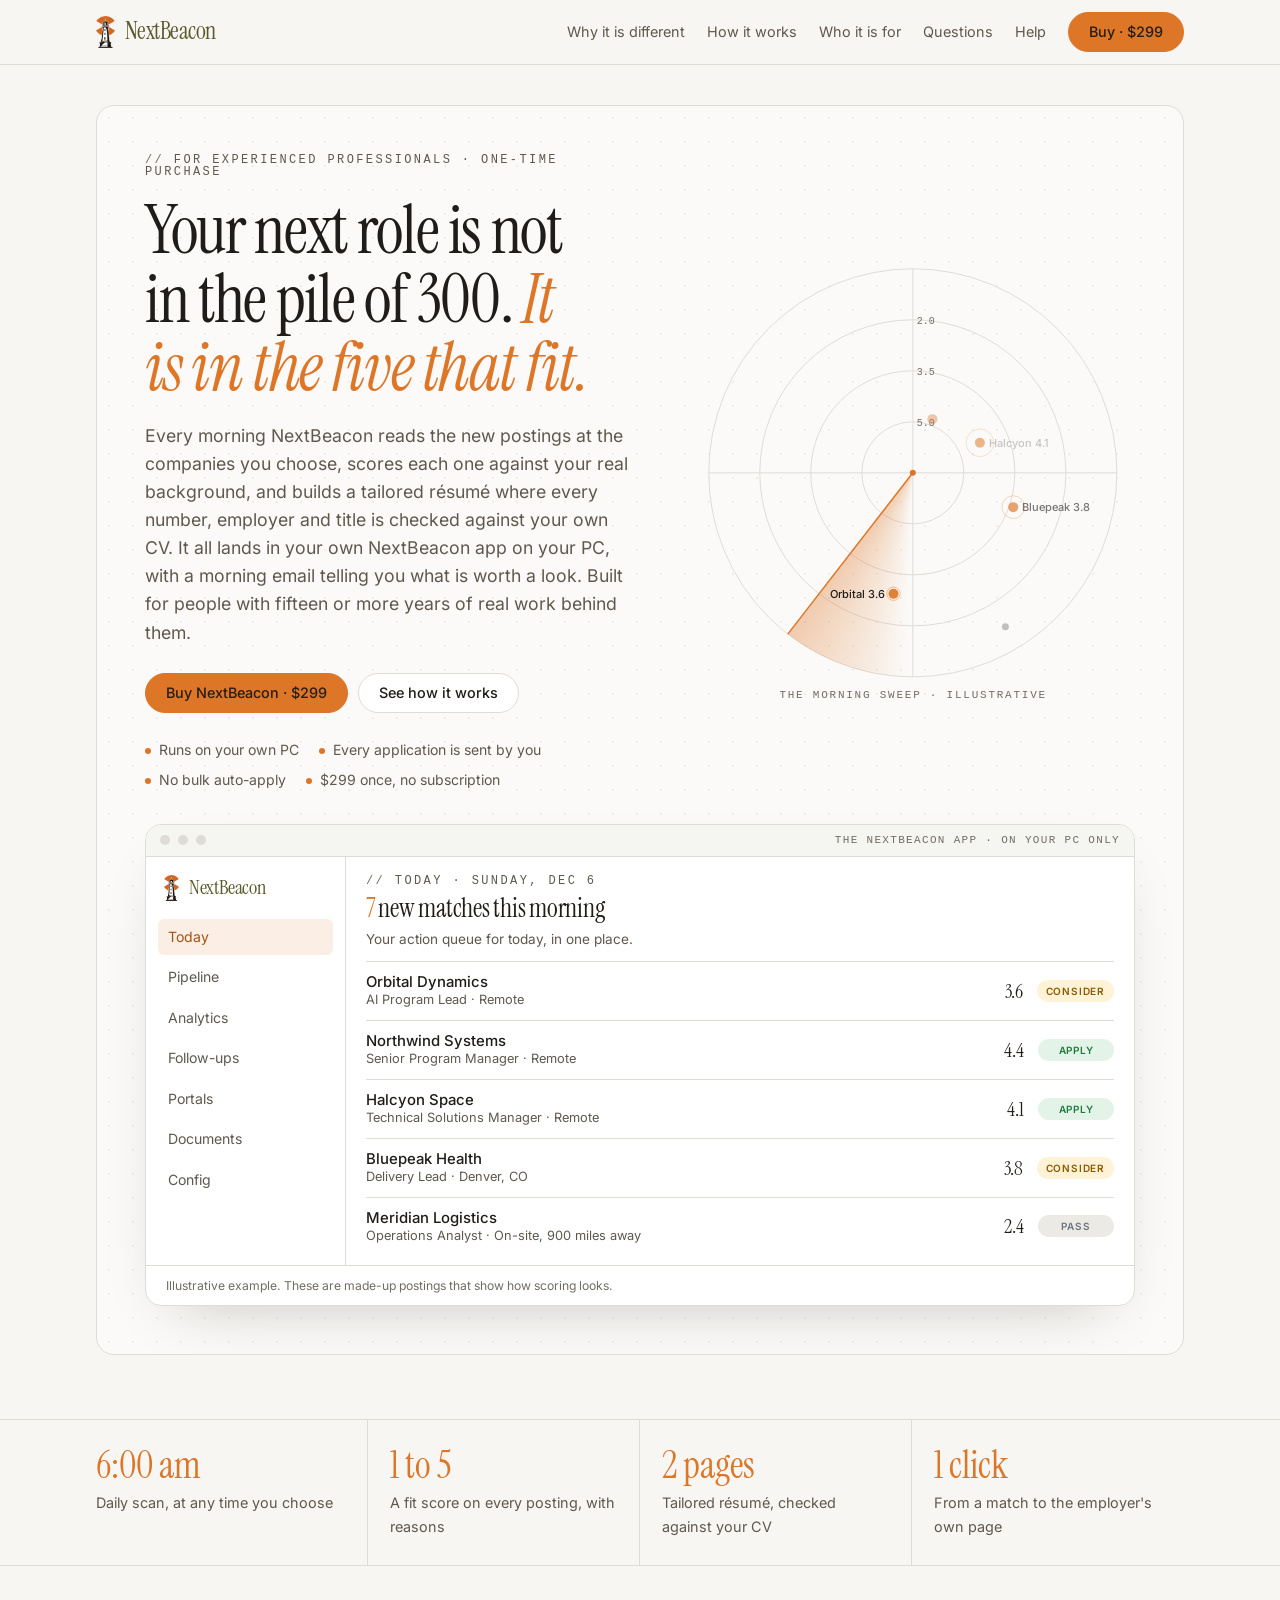
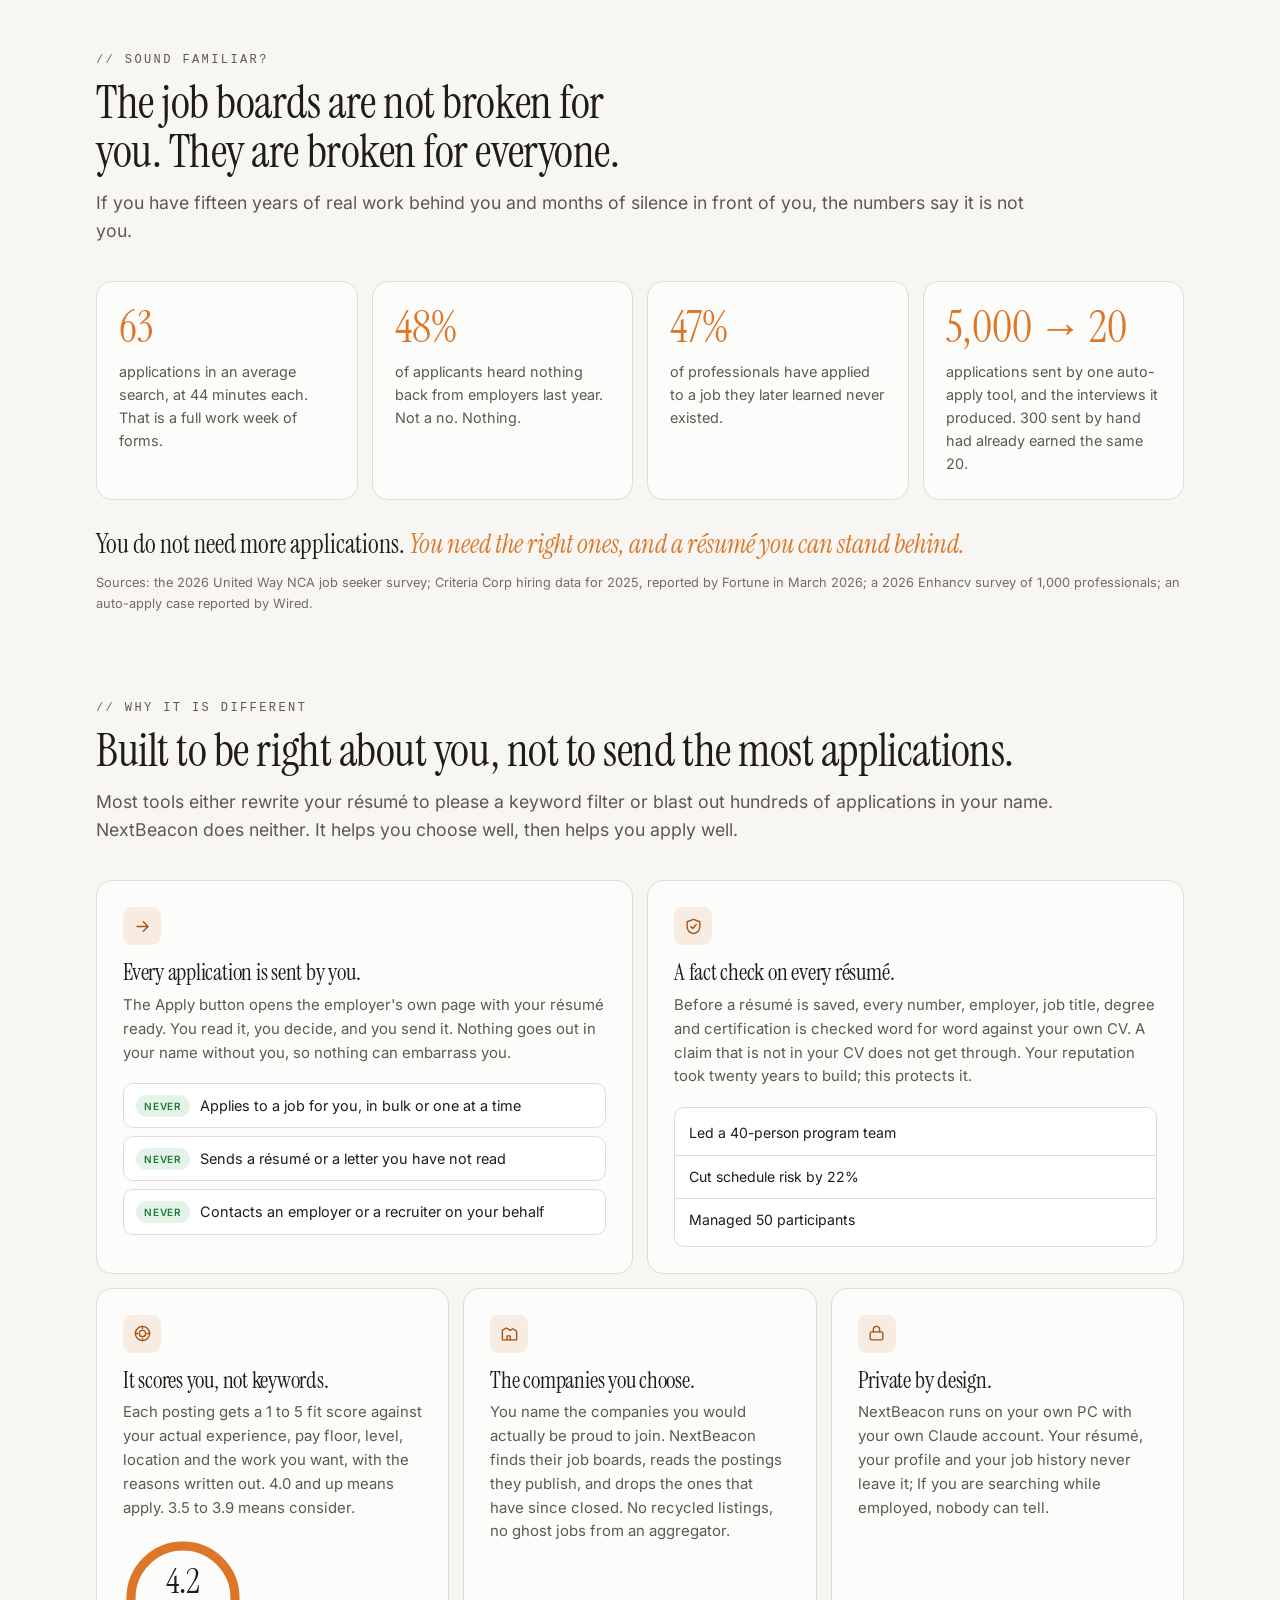
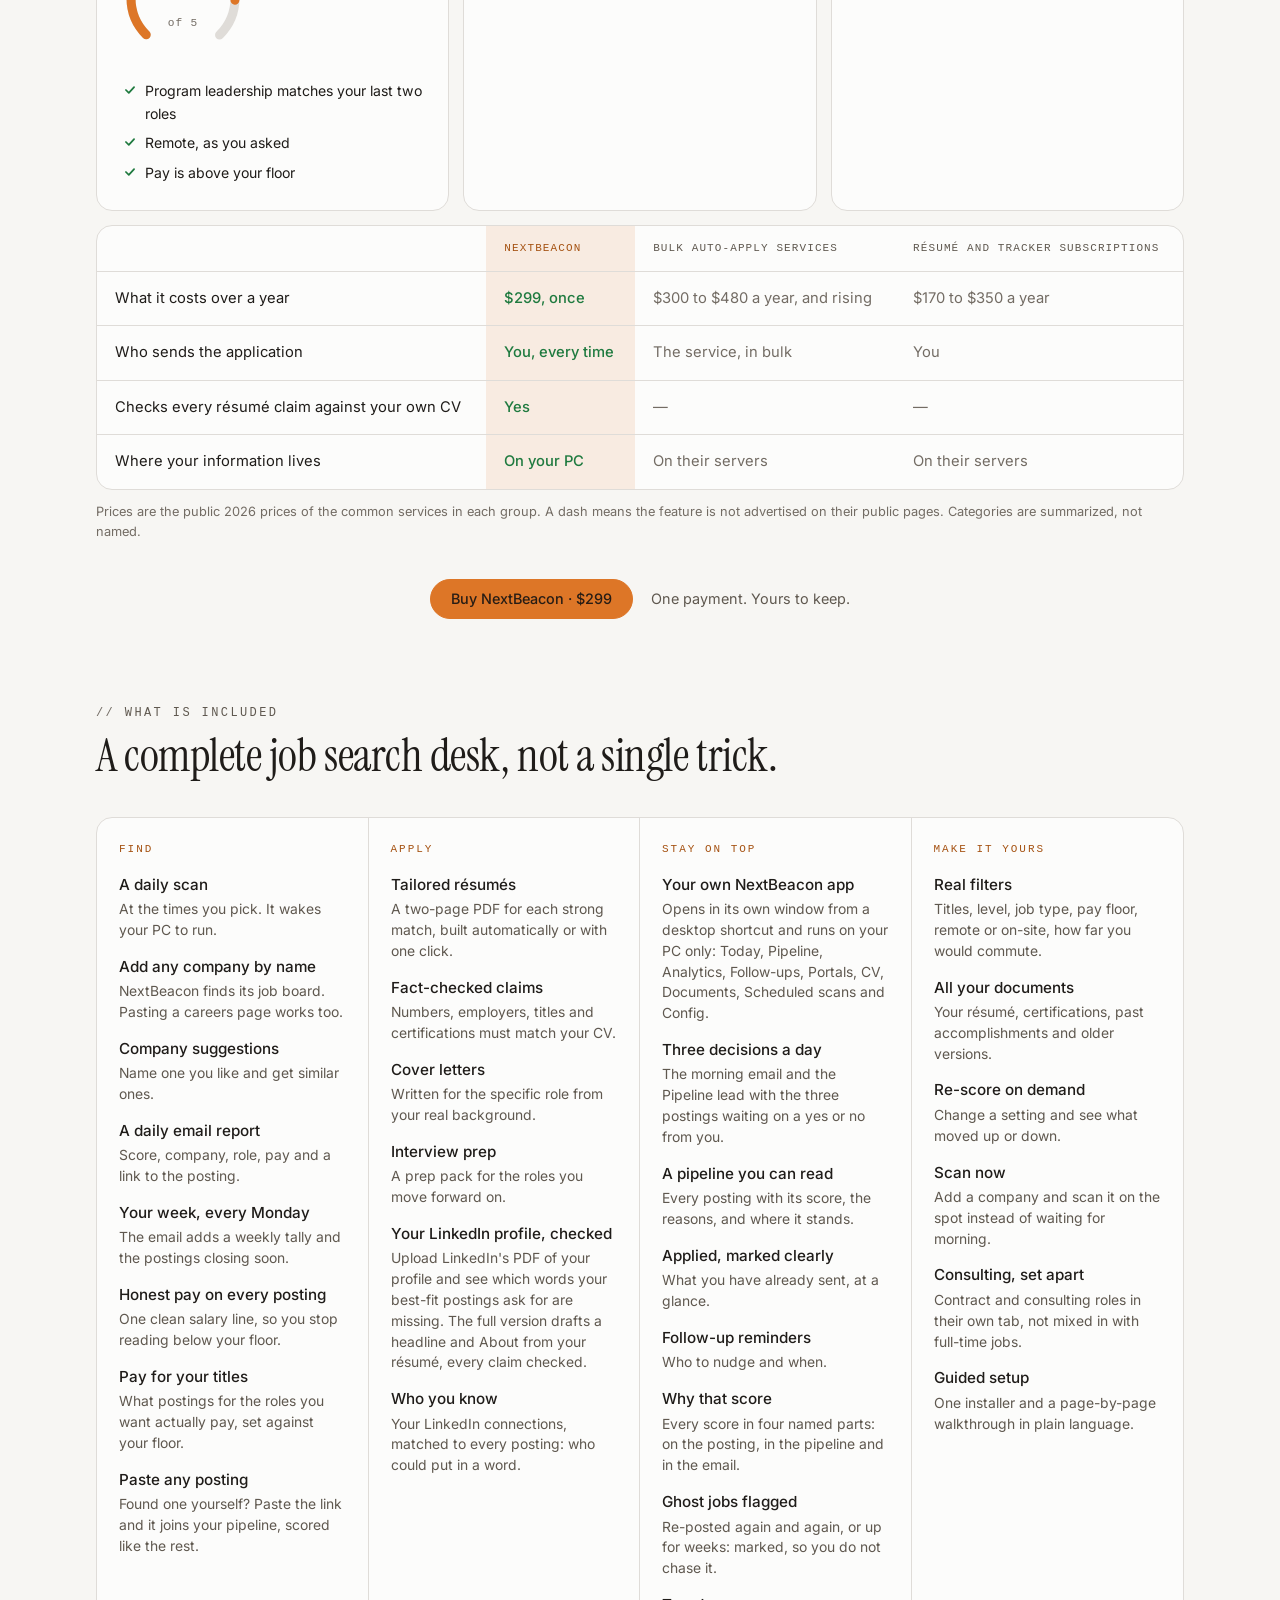
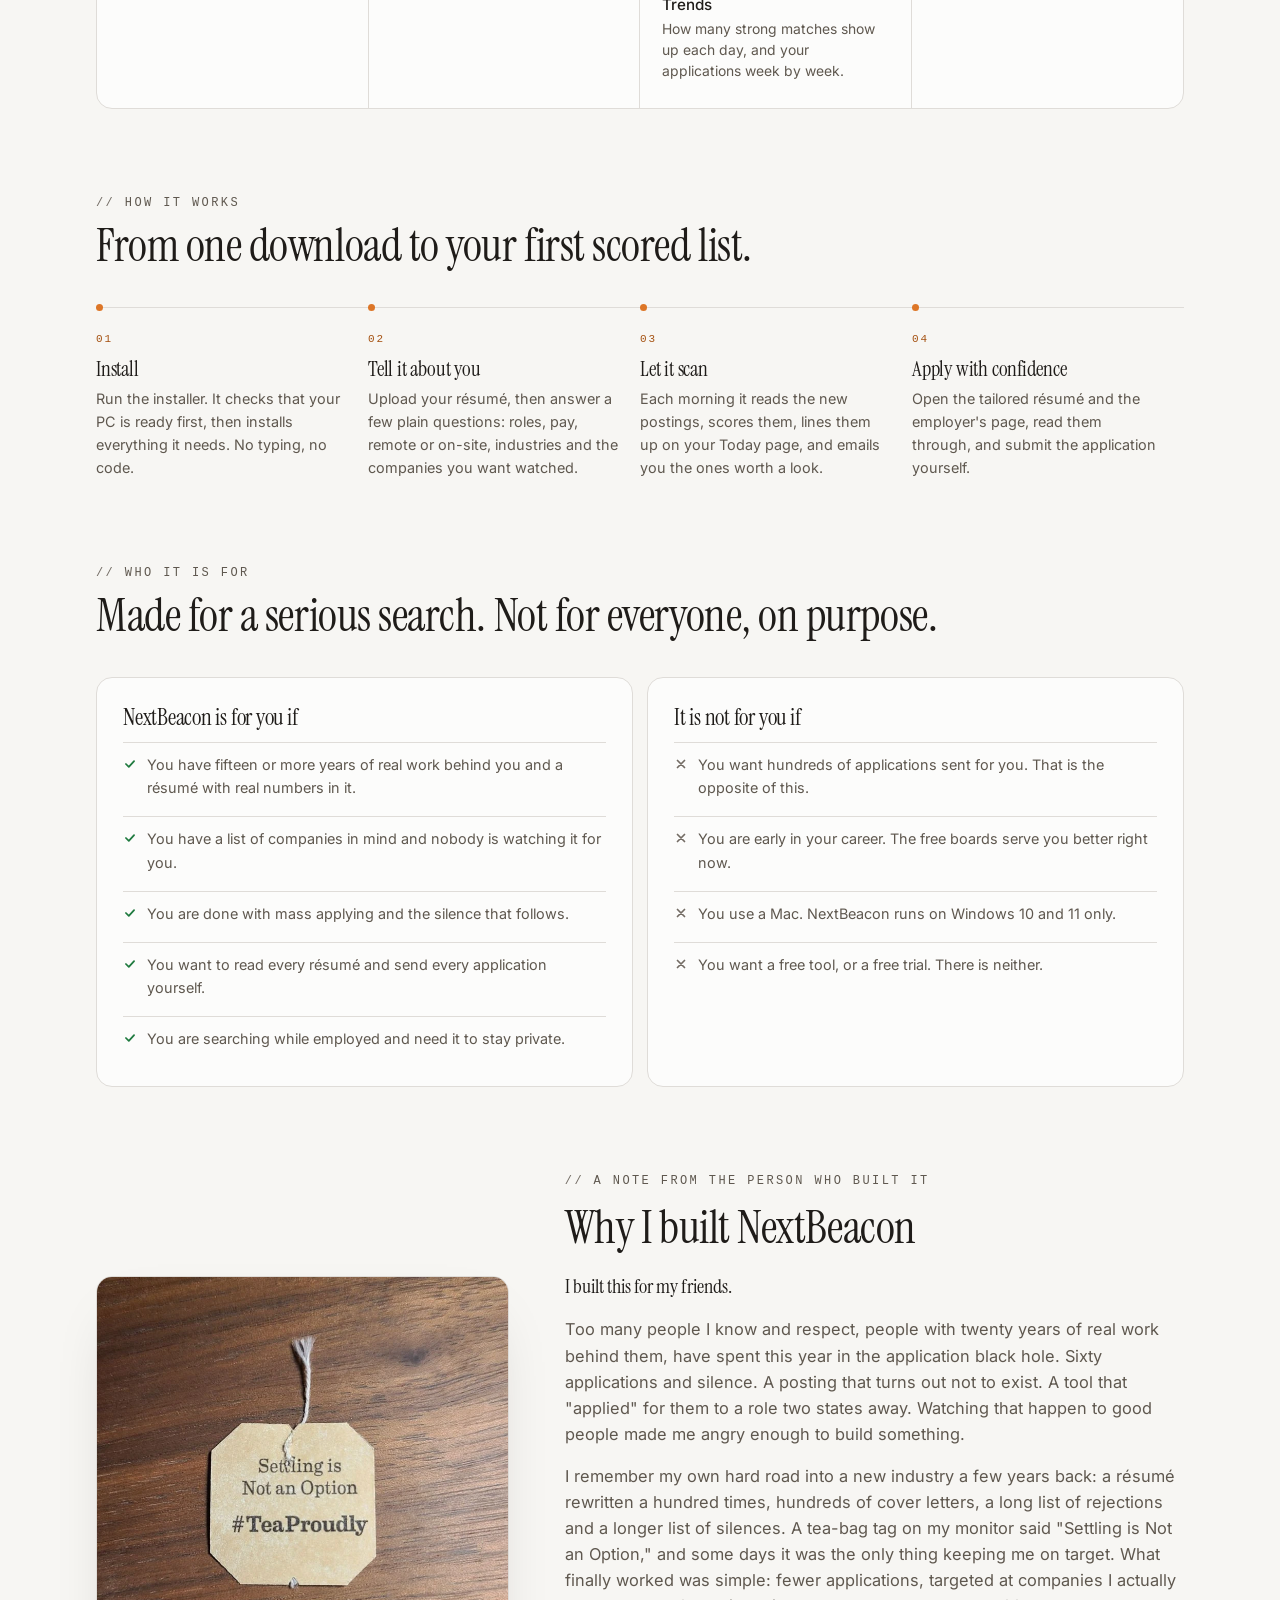
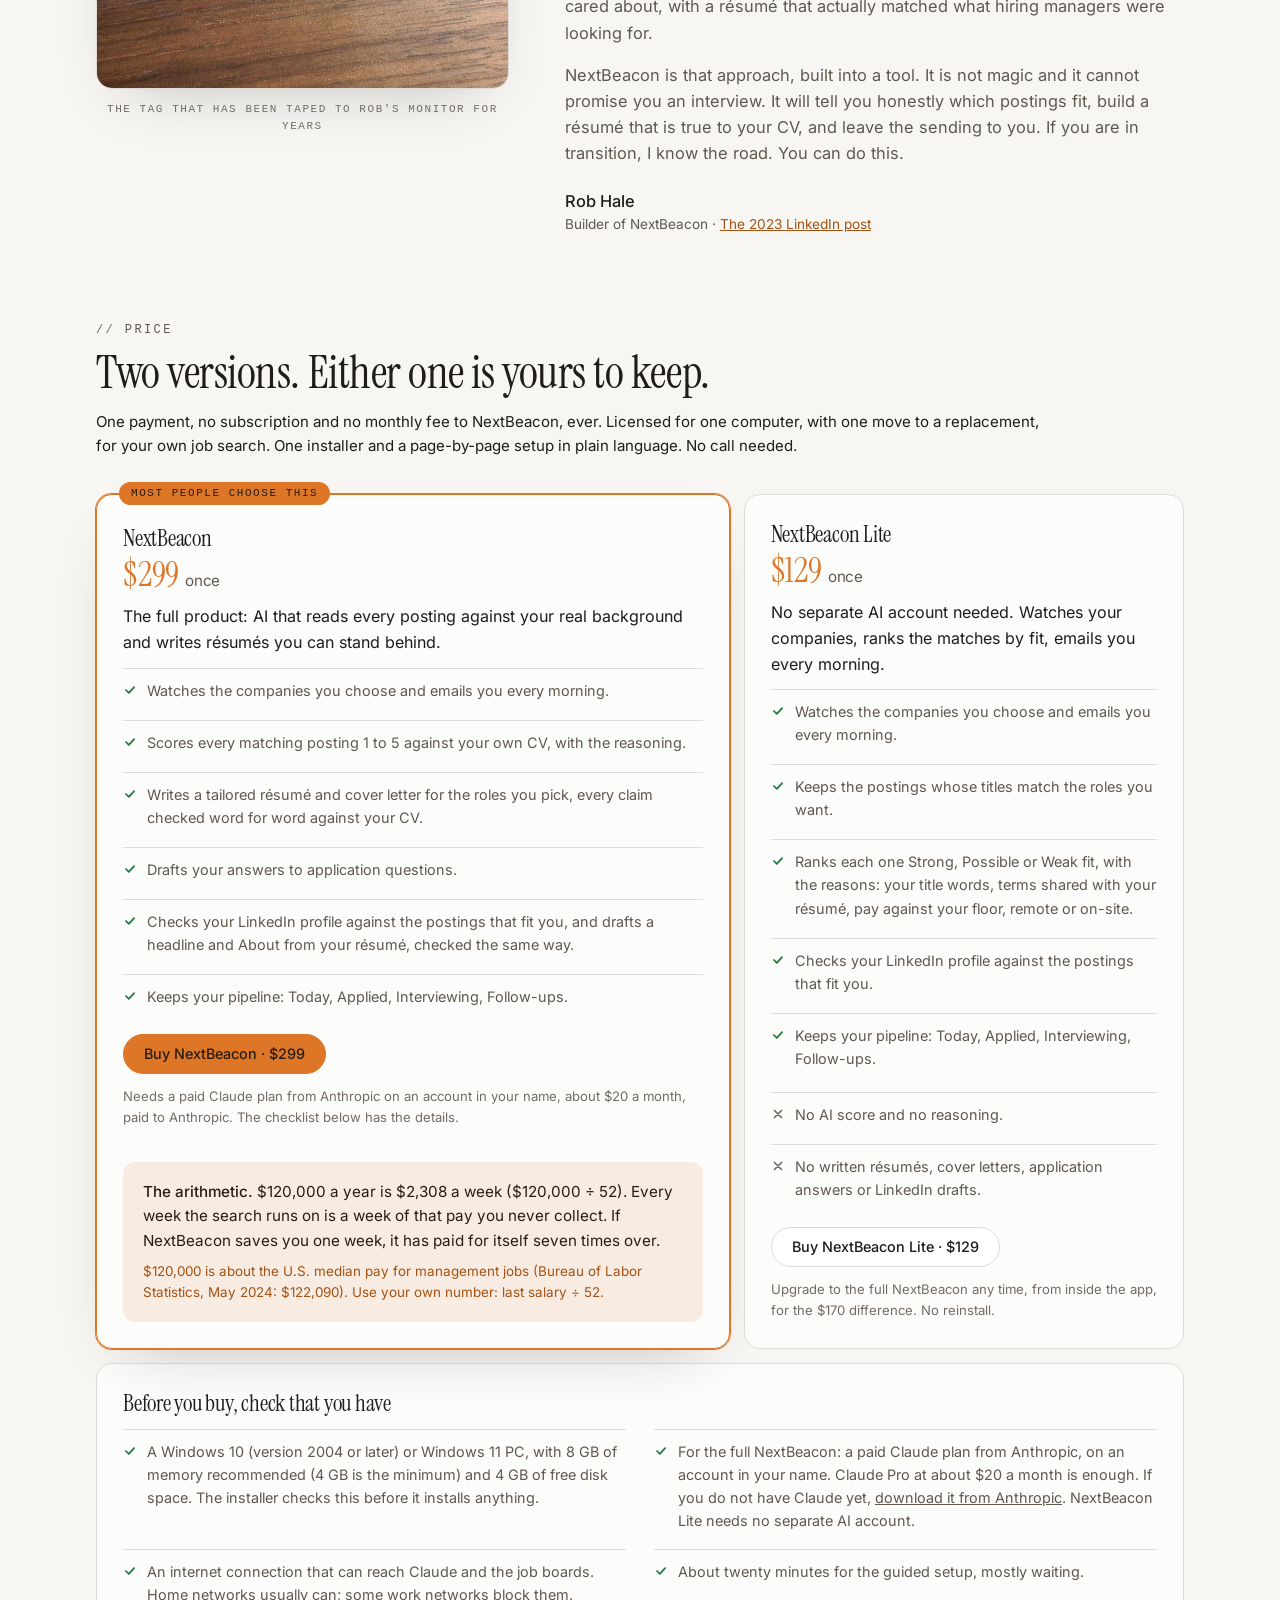
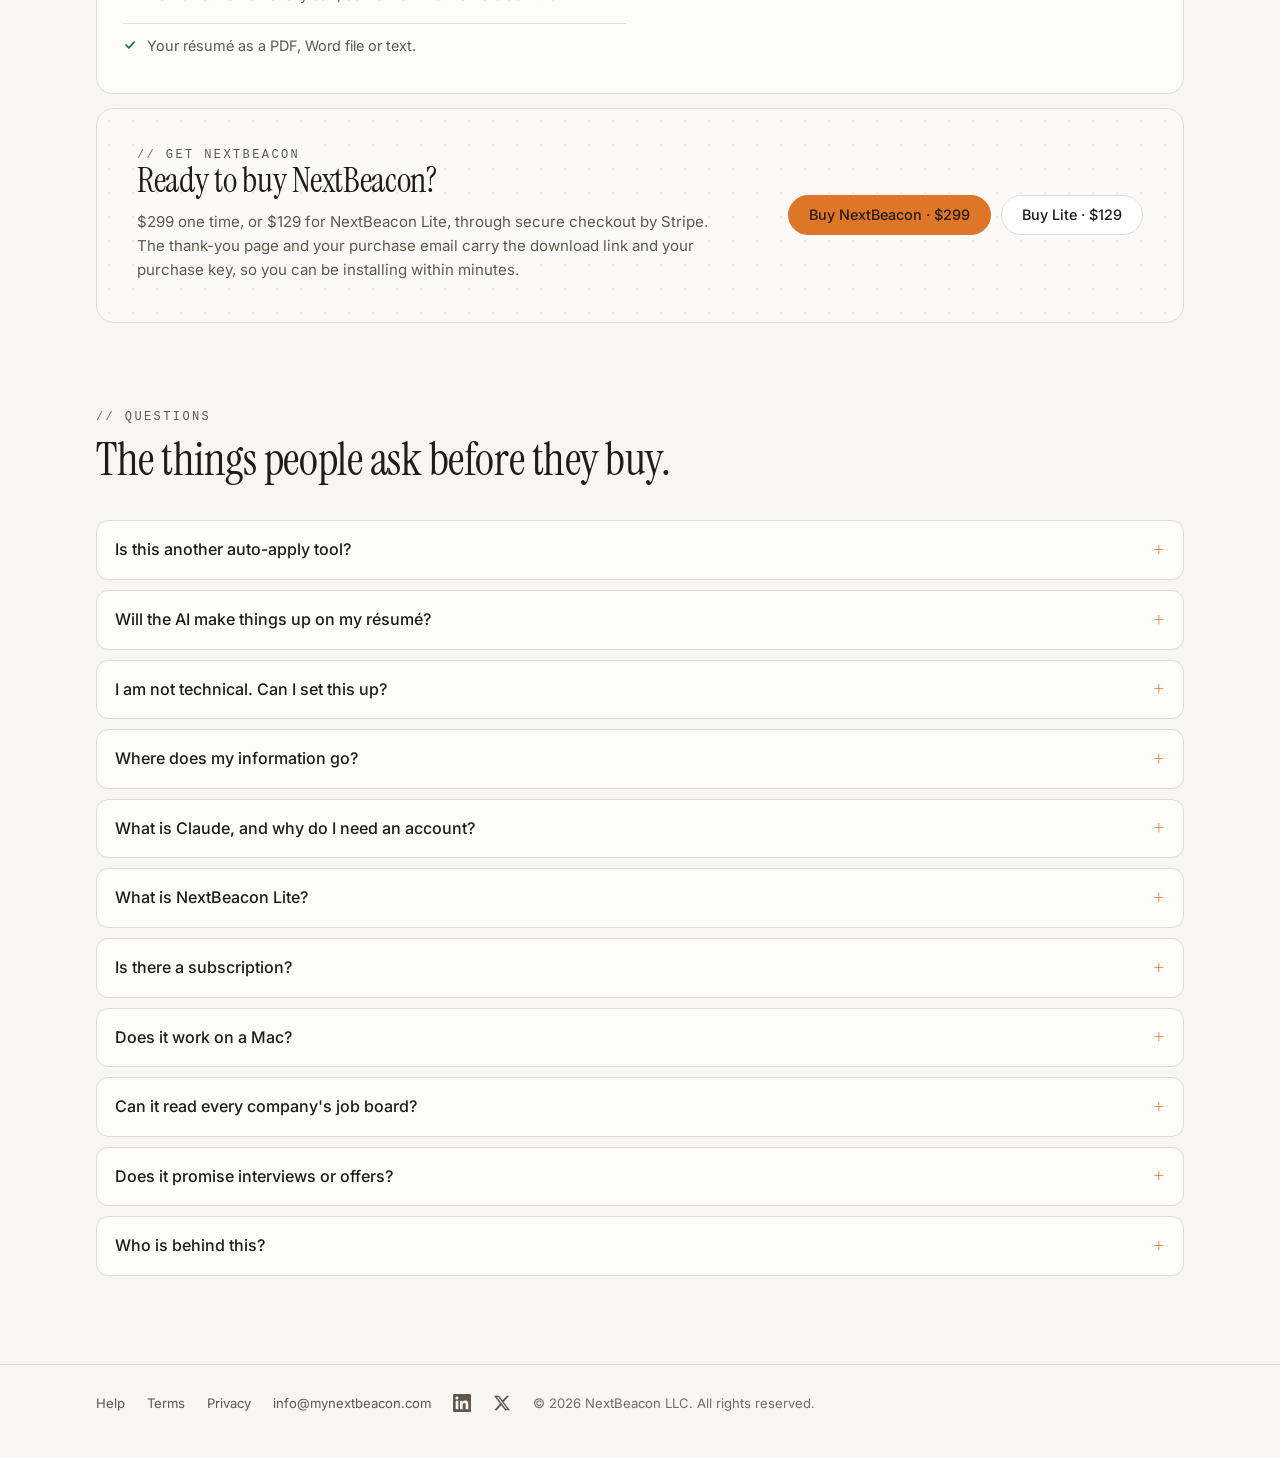
==== commit 14ace5eb: "Site small points from the audit: one score scale, the real requirements, where the key arrives, twe" ====
--- a/index.html
+++ b/index.html
@@ -303,6 +303,12 @@
 footer span{color:var(--faint)}
 footer a.social{display:inline-flex;align-items:center;line-height:0}
 footer a.social svg{display:block}
+/* phones: every footer link is a 44 x 44 px tap target; the drawn size and spacing stay the same */
+@media (max-width:599px){
+  footer .wrap{row-gap:0}
+  footer a{display:inline-flex;align-items:center;justify-content:center;min-height:44px;min-width:44px;padding-inline:9px;margin-inline:-9px}
+  footer a.social{padding-inline:13px}
+}
 
 @media (max-width:960px){
   .hero-grid{grid-template-columns:1fr}
@@ -480,7 +486,7 @@
 <section class="facts" aria-label="At a glance">
   <div class="wrap">
     <div class="fact"><b>6:00 am</b><span>Daily scan, at any time you choose</span></div>
-    <div class="fact"><b>0 to 5</b><span>A fit score on every posting, with reasons</span></div>
+    <div class="fact"><b>1 to 5</b><span>A fit score on every posting, with reasons</span></div>
     <div class="fact"><b>2 pages</b><span>Tailored résumé, checked against your CV</span></div>
     <div class="fact"><b>1 click</b><span>From a match to the employer's own page</span></div>
   </div>
@@ -536,7 +542,7 @@
       <article class="card">
         <div class="ico"><svg viewBox="0 0 24 24"><circle cx="12" cy="12" r="9"/><circle cx="12" cy="12" r="4"/><path d="M12 3v3M12 18v3M3 12h3M18 12h3"/></svg></div>
         <h3>It scores you, not keywords.</h3>
-        <p>Each posting gets a 0 to 5 fit score against your actual experience, pay floor, level, location and the work you want, with the reasons written out. 4.0 and up means apply. 3.5 to 3.9 means worth a look.</p>
+        <p>Each posting gets a 1 to 5 fit score against your actual experience, pay floor, level, location and the work you want, with the reasons written out. 4.0 and up means apply. 3.5 to 3.9 means consider.</p>
         <div class="gauge-box">
           <div class="gauge">
             <svg viewBox="0 0 120 120" aria-hidden="true">
@@ -601,7 +607,7 @@
         <li><b>Who you know</b><span>Your LinkedIn connections, matched to every posting: who could put in a word.</span></li>
       </ul></div>
       <div class="group"><h3>Stay on top</h3><ul>
-        <li><b>Your own NextBeacon app</b><span>Opens in its own window from a desktop shortcut and runs on your PC only: Today, Pipeline, Analytics, Follow-ups, Documents and Config.</span></li>
+        <li><b>Your own NextBeacon app</b><span>Opens in its own window from a desktop shortcut and runs on your PC only: Today, Pipeline, Analytics, Follow-ups, Portals, CV, Documents, Scheduled scans and Config.</span></li>
         <li><b>Three decisions a day</b><span>The morning email and the Pipeline lead with the three postings waiting on a yes or no from you.</span></li>
         <li><b>A pipeline you can read</b><span>Every posting with its score, the reasons, and where it stands.</span></li>
         <li><b>Applied, marked clearly</b><span>What you have already sent, at a glance.</span></li>
@@ -725,10 +731,10 @@
     </div>
     <div class="need one">
       <div class="card"><h3>Before you buy, check that you have</h3><ul class="plain">
-        <li>A Windows 10 or 11 PC with 8 GB of memory and 4 GB of free disk space. The installer checks this before it installs anything.</li>
+        <li>A Windows 10 (version 2004 or later) or Windows 11 PC, with 8 GB of memory recommended (4 GB is the minimum) and 4 GB of free disk space. The installer checks this before it installs anything.</li>
         <li>For the full NextBeacon: a paid Claude plan from Anthropic, on an account in your name. Claude Pro at about $20 a month is enough. If you do not have Claude yet, <a href="https://claude.ai/download" target="_blank" rel="noopener">download it from Anthropic</a>. NextBeacon Lite needs no separate AI account.</li>
         <li>An internet connection that can reach Claude and the job boards. Home networks usually can; some work networks block them.</li>
-        <li>About fifteen minutes for the guided setup, mostly waiting.</li>
+        <li>About twenty minutes for the guided setup, mostly waiting.</li>
         <li>Your résumé as a PDF, Word file or text.</li>
       </ul></div>
     </div>
@@ -736,7 +742,7 @@
       <div>
         <p class="eyebrow"><i>//</i> get nextbeacon</p>
         <h3>Ready to buy NextBeacon?</h3>
-        <p>$299 one time, or $129 for NextBeacon Lite, through secure checkout by Stripe. The thank-you page and your receipt carry the download link and your purchase key, so you can be installing within minutes.</p>
+        <p>$299 one time, or $129 for NextBeacon Lite, through secure checkout by Stripe. The thank-you page and your purchase email carry the download link and your purchase key, so you can be installing within minutes.</p>
       </div>
       <div class="cta-row">
         <a class="btn primary" href="https://buy.stripe.com/14A00jbUr7TD7cv5wS9EI00">Buy NextBeacon · $299</a>
@@ -755,7 +761,7 @@
     <div class="qa">
       <details><summary>Is this another auto-apply tool?</summary><p>No. NextBeacon never applies to a job for you, in bulk or one at a time. It finds and scores postings and prepares your résumé. You read it, you open the employer's page, and after your review you submit the application. Nothing is ever sent in your name without you.</p></details>
       <details><summary>Will the AI make things up on my résumé?</summary><p>It is built not to. Before a résumé is saved, every number, employer, job title, degree and certification is checked word for word against your own CV, and anything that is not there is removed. AI can still make mistakes, so read every résumé and letter before you send it. You always have the final say.</p></details>
-      <details><summary>I am not technical. Can I set this up?</summary><p>Yes. You run one installer. It checks that your PC is ready, installs everything it needs, and opens a page-by-page setup that asks plain questions: your résumé, the roles you want, your pay floor, remote or on-site, and the companies to watch. There is no command window and no code. Most people are done in about fifteen minutes.</p></details>
+      <details><summary>I am not technical. Can I set this up?</summary><p>Yes. You run one installer. It checks that your PC is ready, installs everything it needs, and opens a page-by-page setup that asks plain questions: your résumé, the roles you want, your pay floor, remote or on-site, and the companies to watch. There is no command window and no code. Most people are done in about twenty minutes.</p></details>
       <details><summary>Where does my information go?</summary><p>It stays on your PC. Your résumé, your profile and your job history live in files on your own computer, and NextBeacon LLC never receives them. Two things do leave your PC, so you know. The AI work runs through your own Claude account, so posting text and parts of your résumé and profile go to Anthropic. And each morning's report (that day's companies, roles, scores and pay) passes through NextBeacon's sending service on its way to your inbox; the service sends it and keeps no copy. The full details are on the <a href="privacy.html">privacy page</a>.</p></details>
       <details><summary>What is Claude, and why do I need an account?</summary><p>Claude is the AI from Anthropic that reads postings, scores them and drafts your résumés. NextBeacon uses it through an account that belongs to you, so your information is never pooled with anyone else's. You pay Anthropic for that plan directly, about $20 a month for Claude Pro. If you do not have Claude on your PC yet, <a href="https://claude.ai/download" target="_blank" rel="noopener">download it from Anthropic</a>. If your plan lapses, the AI features pause until you renew it. NextBeacon Lite does not use Claude, so it needs no account.</p></details>
       <details><summary>What is NextBeacon Lite?</summary><p>The same tool without the AI. Lite watches the companies you choose, keeps the postings whose titles match the roles you want, ranks each one Strong, Possible or Weak fit by comparing the posting with your titles, your résumé, your pay floor and your remote setting, and emails you the list every morning. It does not score postings 1 to 5, explain its reasoning, or write résumés, cover letters or application answers. It needs no separate AI account. If you later want the full product, press Unlock in the app, pay the $170 difference, and the full features switch on in place, no reinstall.</p></details>
@@ -833,12 +839,12 @@
     ['Orbital Dynamics', 'AI Program Lead · Remote', 3.6],
     ['Larkspur Energy', 'Project Manager · Pay below your floor', 2.9],
     ['Ironwood Labs', 'Program Director · Remote', 4.3],
-    ['Tidewater Group', 'Business Analyst · Hybrid, 40 miles away', 3.3]
+    ['Tidewater Group', 'Business Analyst · Hybrid, 40 miles away', 3.5]
   ];
   var feed = document.getElementById('feed'), readEl = document.getElementById('read'), n = 0, found = 6;
   var dateEl = document.getElementById('today-date');
   if (dateEl) { try { dateEl.textContent = new Date().toLocaleDateString('en-US', { weekday: 'long', month: 'short', day: 'numeric' }).toLowerCase(); } catch (e) {} }
-  var verdict = function (v) { return v >= 4 ? ['apply', 'Apply'] : v >= 3 ? ['consider', 'Consider'] : ['pass', 'Pass']; };
+  var verdict = function (v) { return v >= 4 ? ['apply', 'Apply'] : v >= 3.5 ? ['consider', 'Consider'] : ['pass', 'Pass']; };
   var esc = function (s) { return String(s).replace(/[&<>"]/g, function (c) { return { '&': '&amp;', '<': '&lt;', '>': '&gt;', '"': '&quot;' }[c]; }); };
   var make = function (d, scored) {
     var li = document.createElement('li'), v = verdict(d[2]);
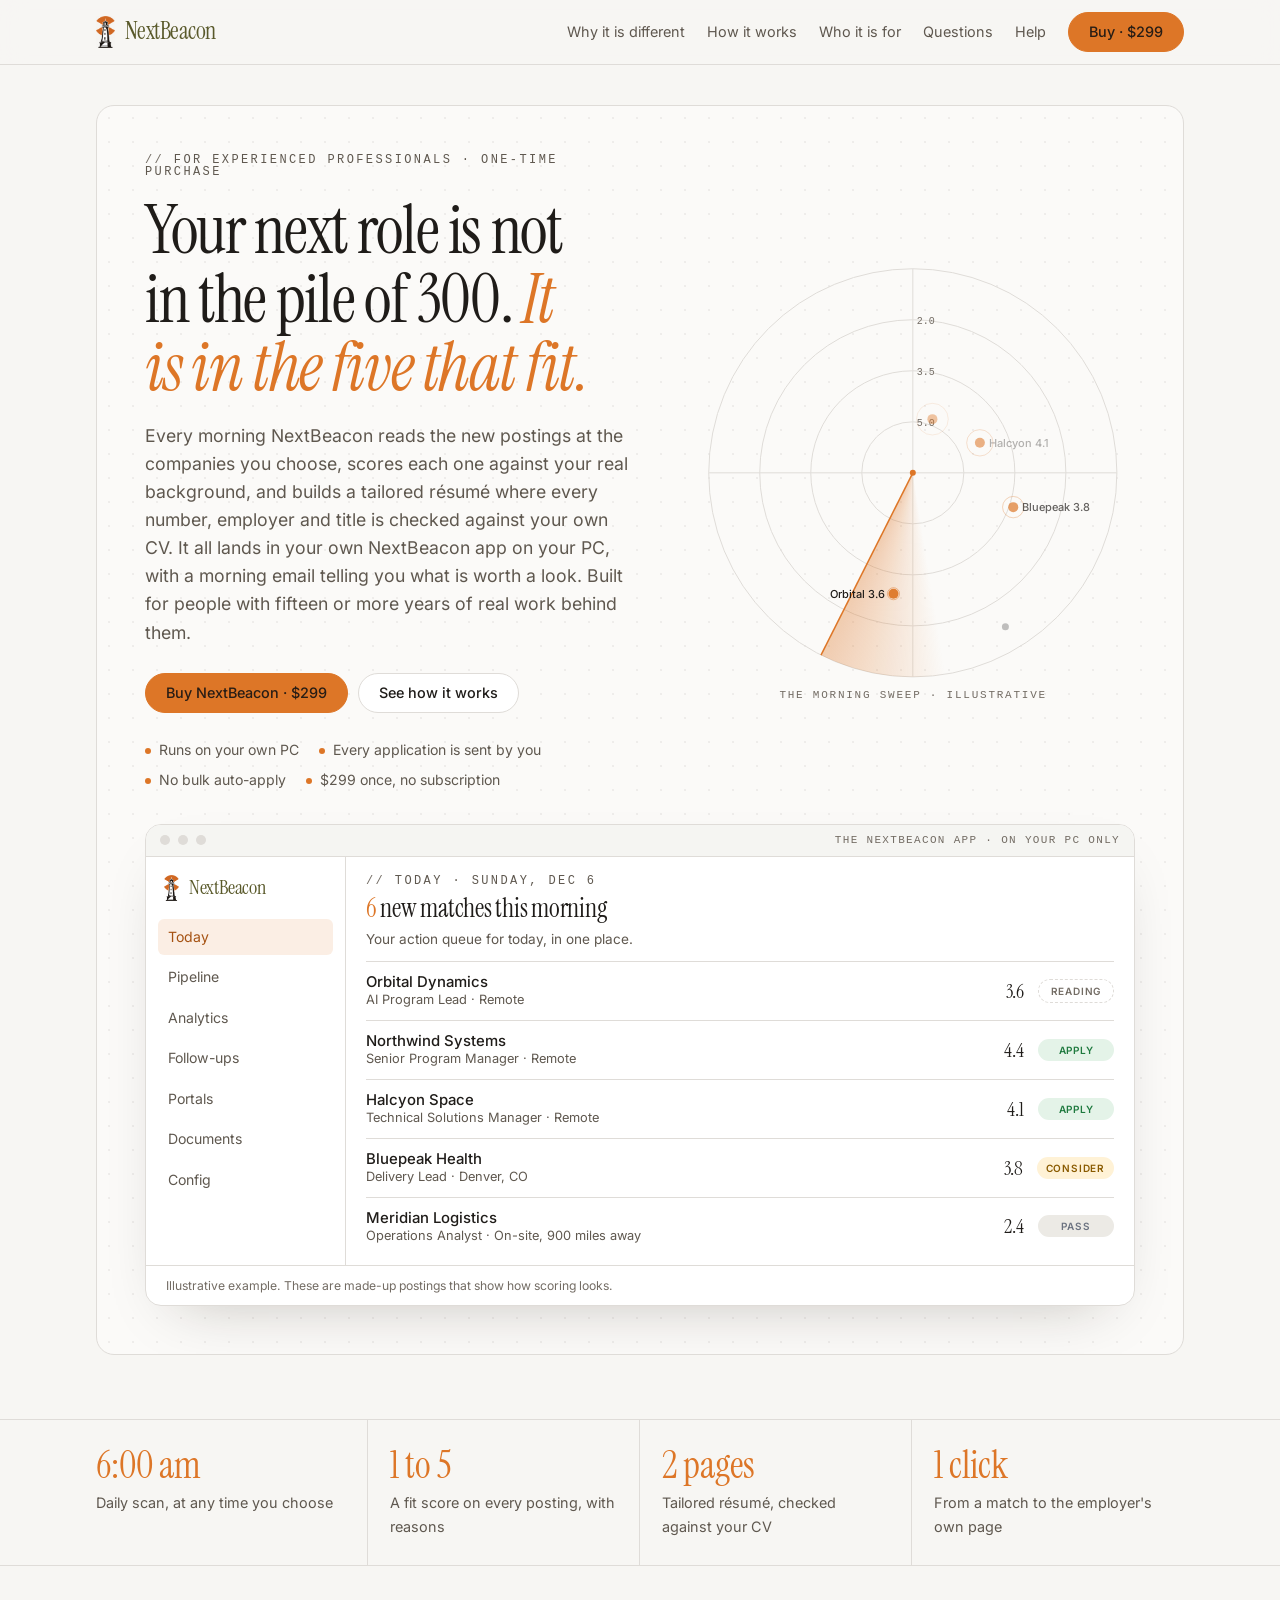
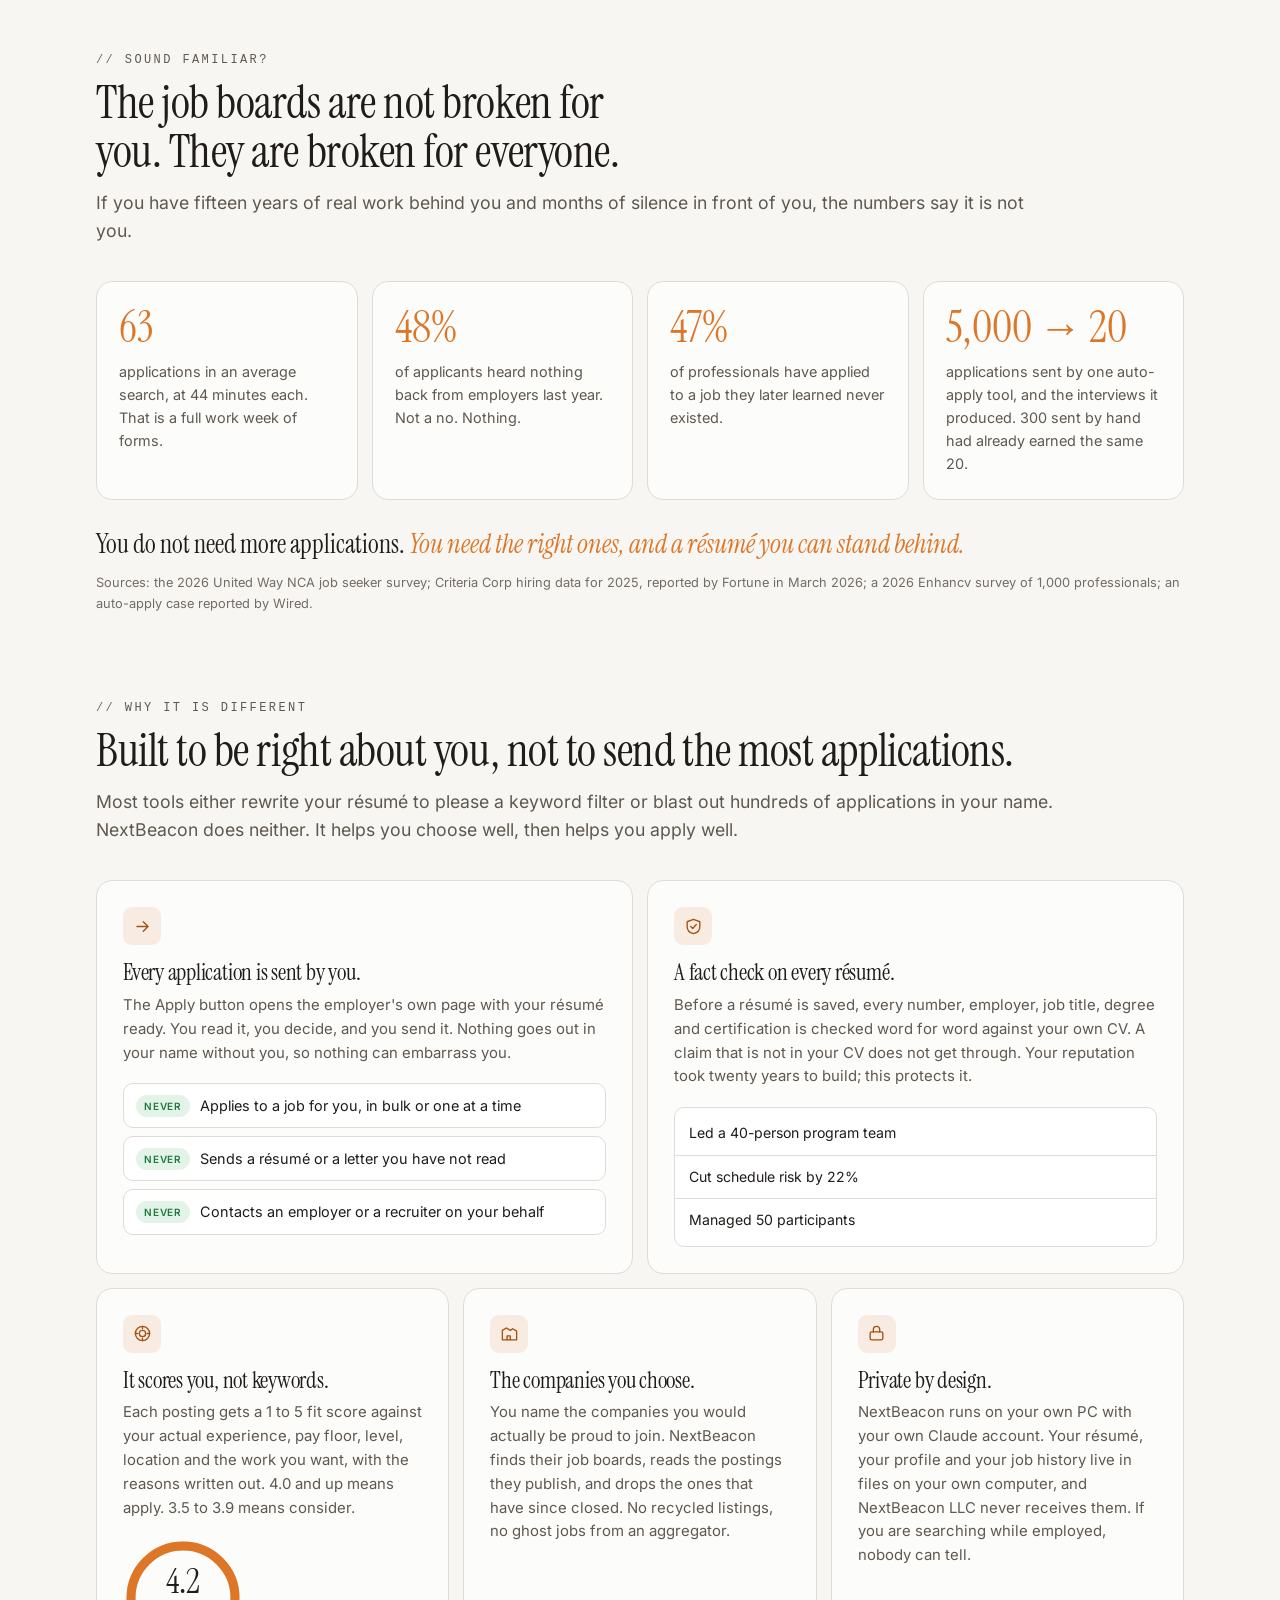
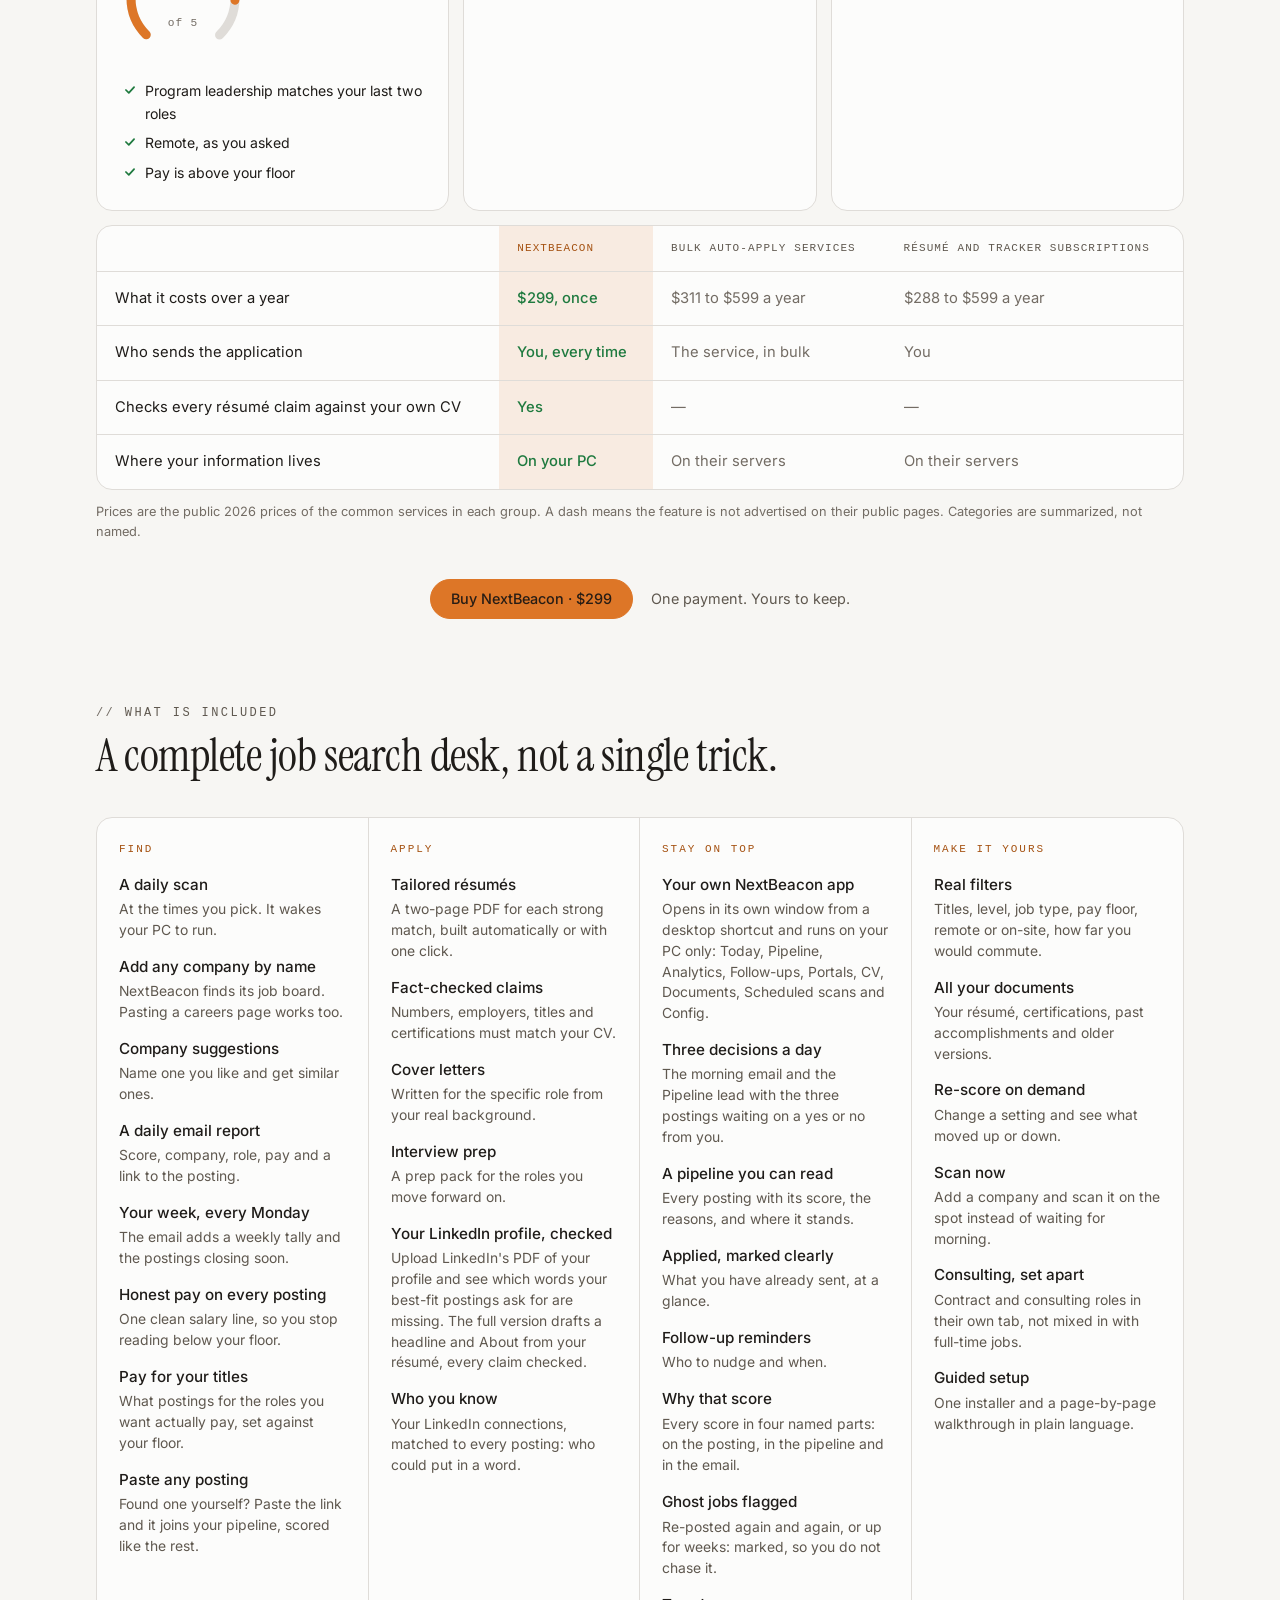
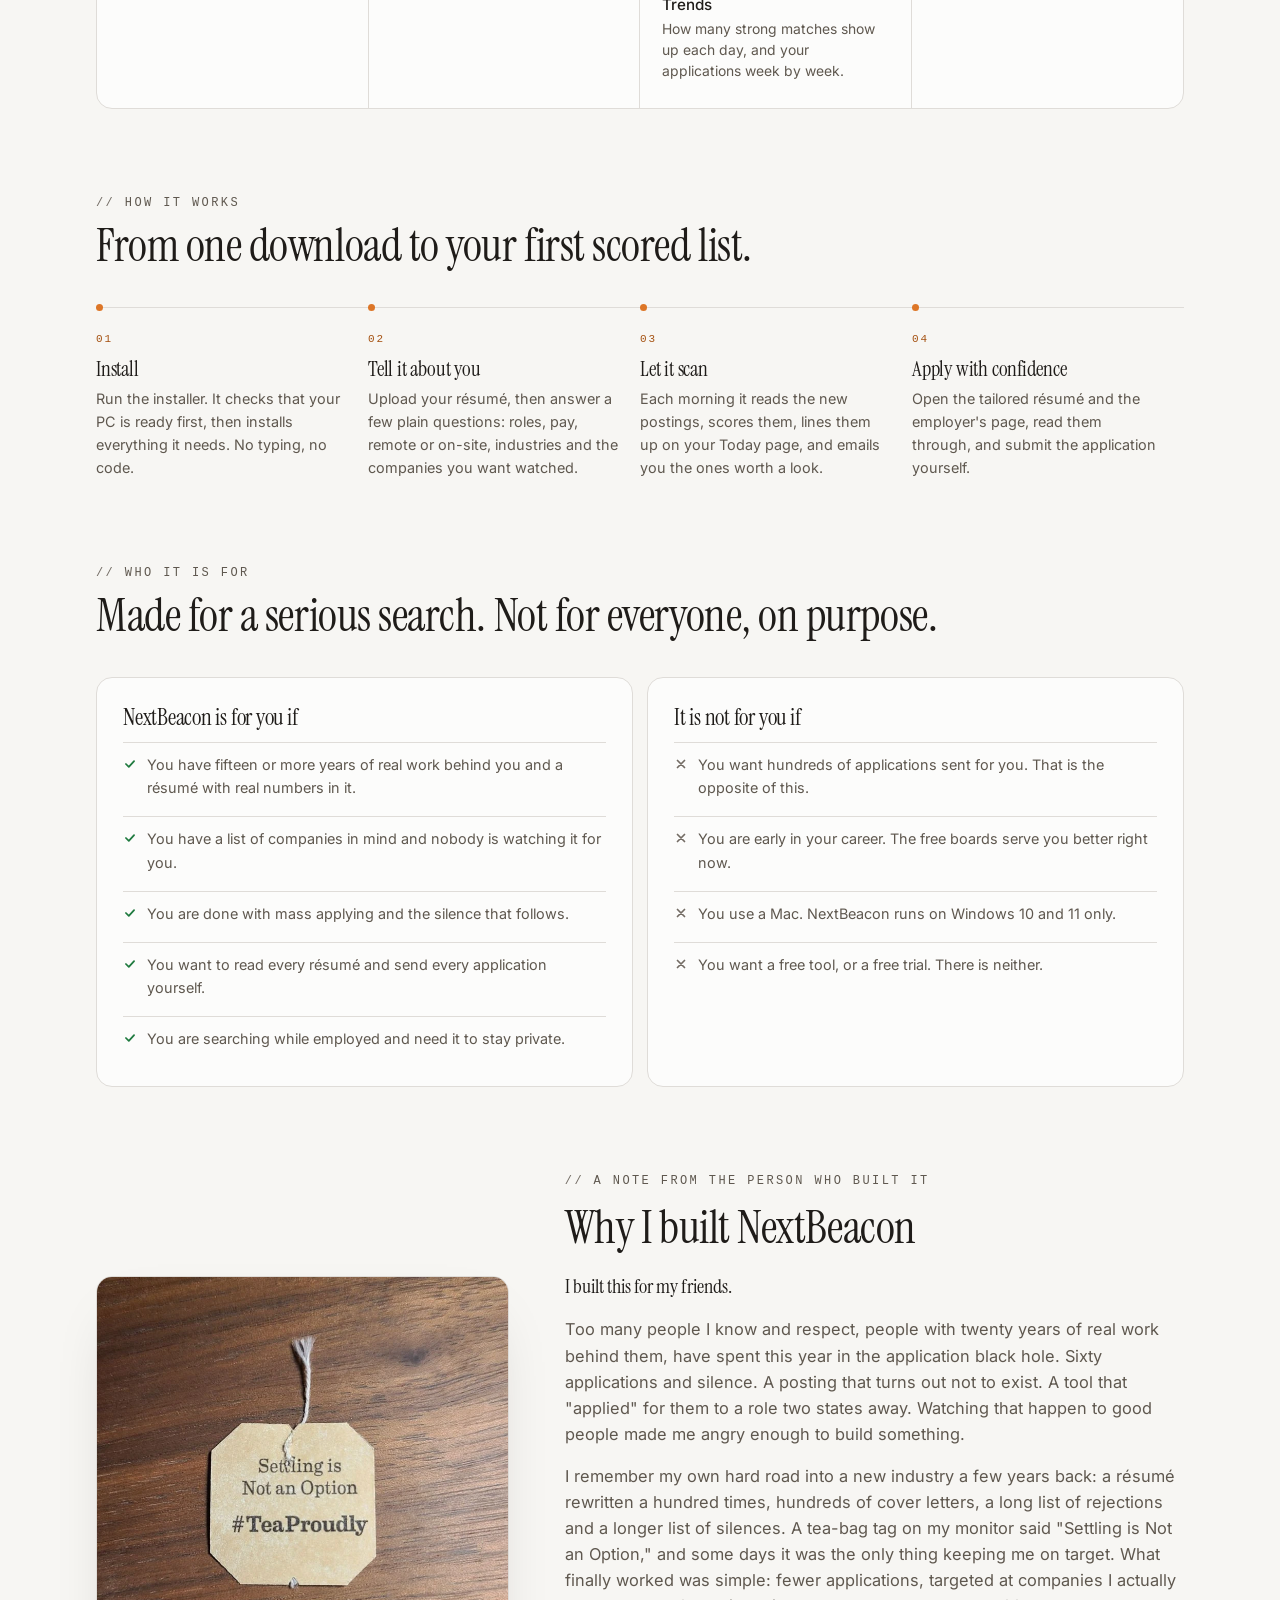
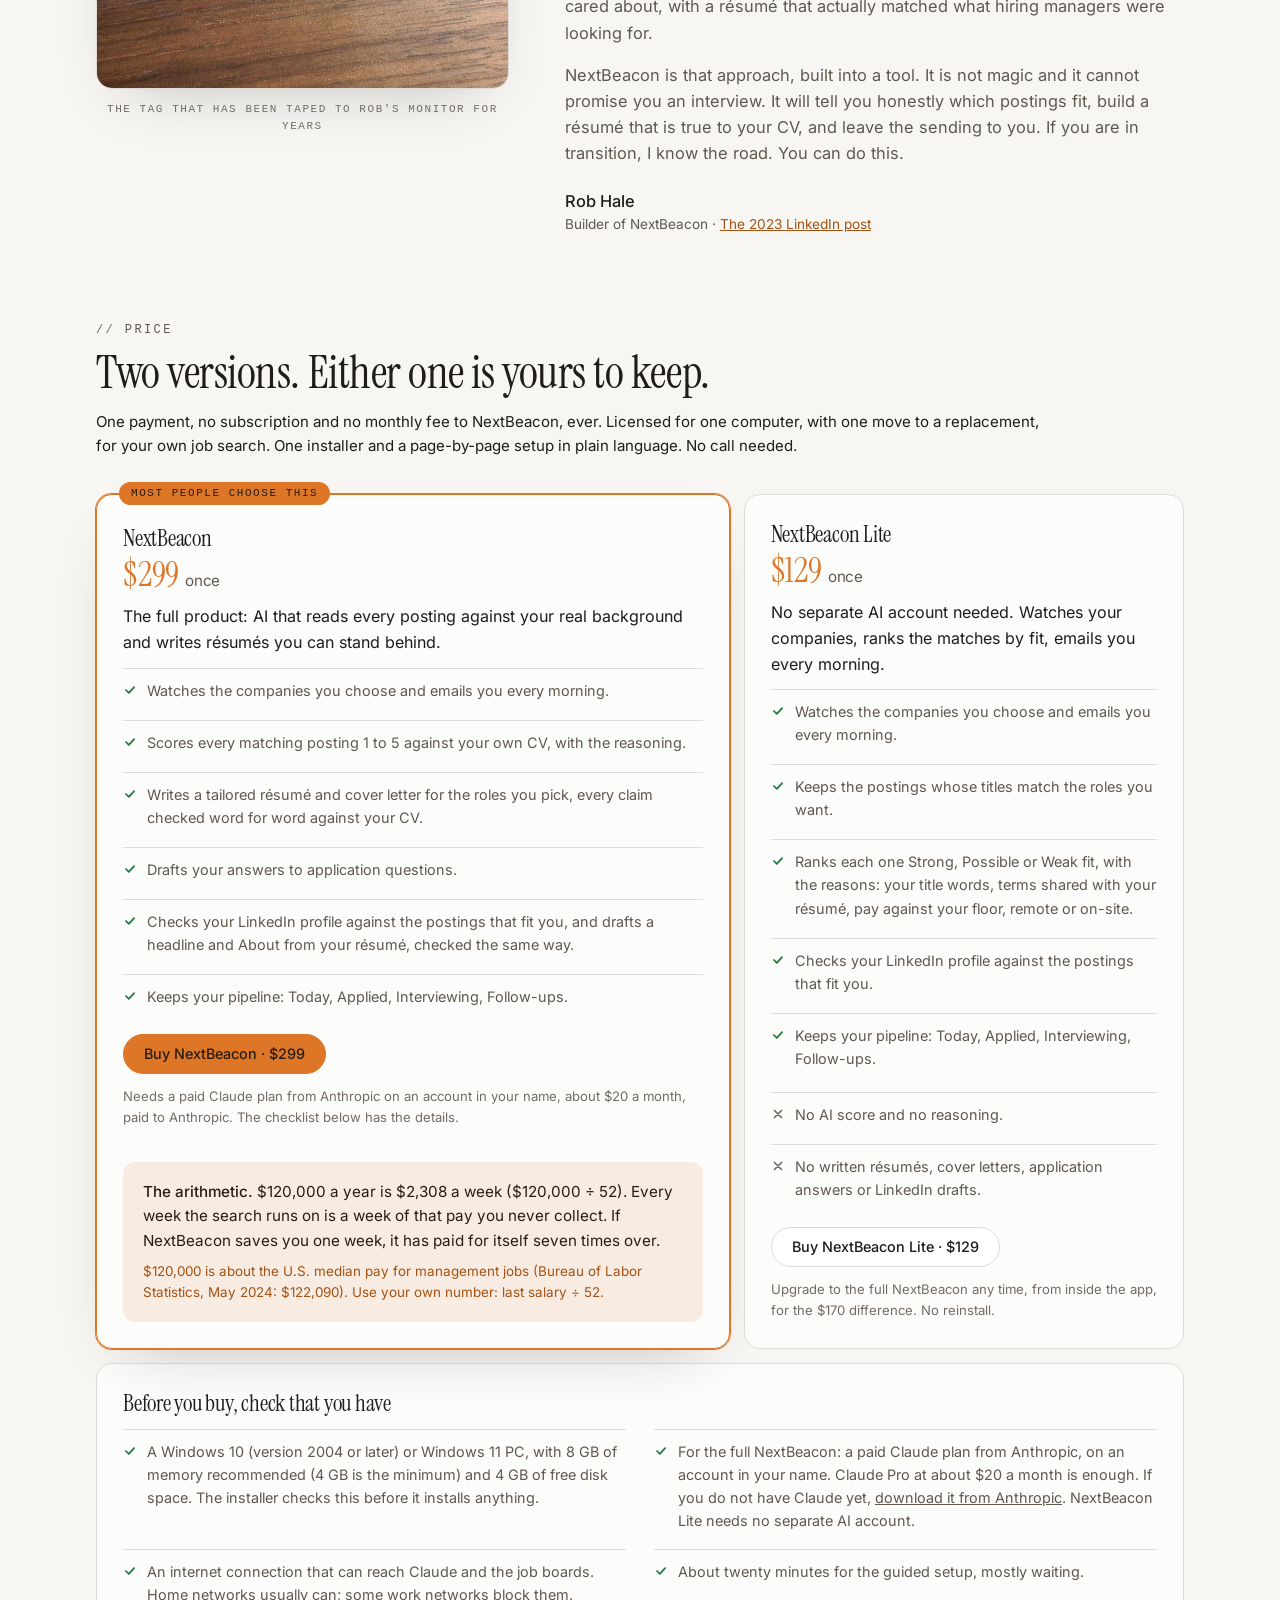
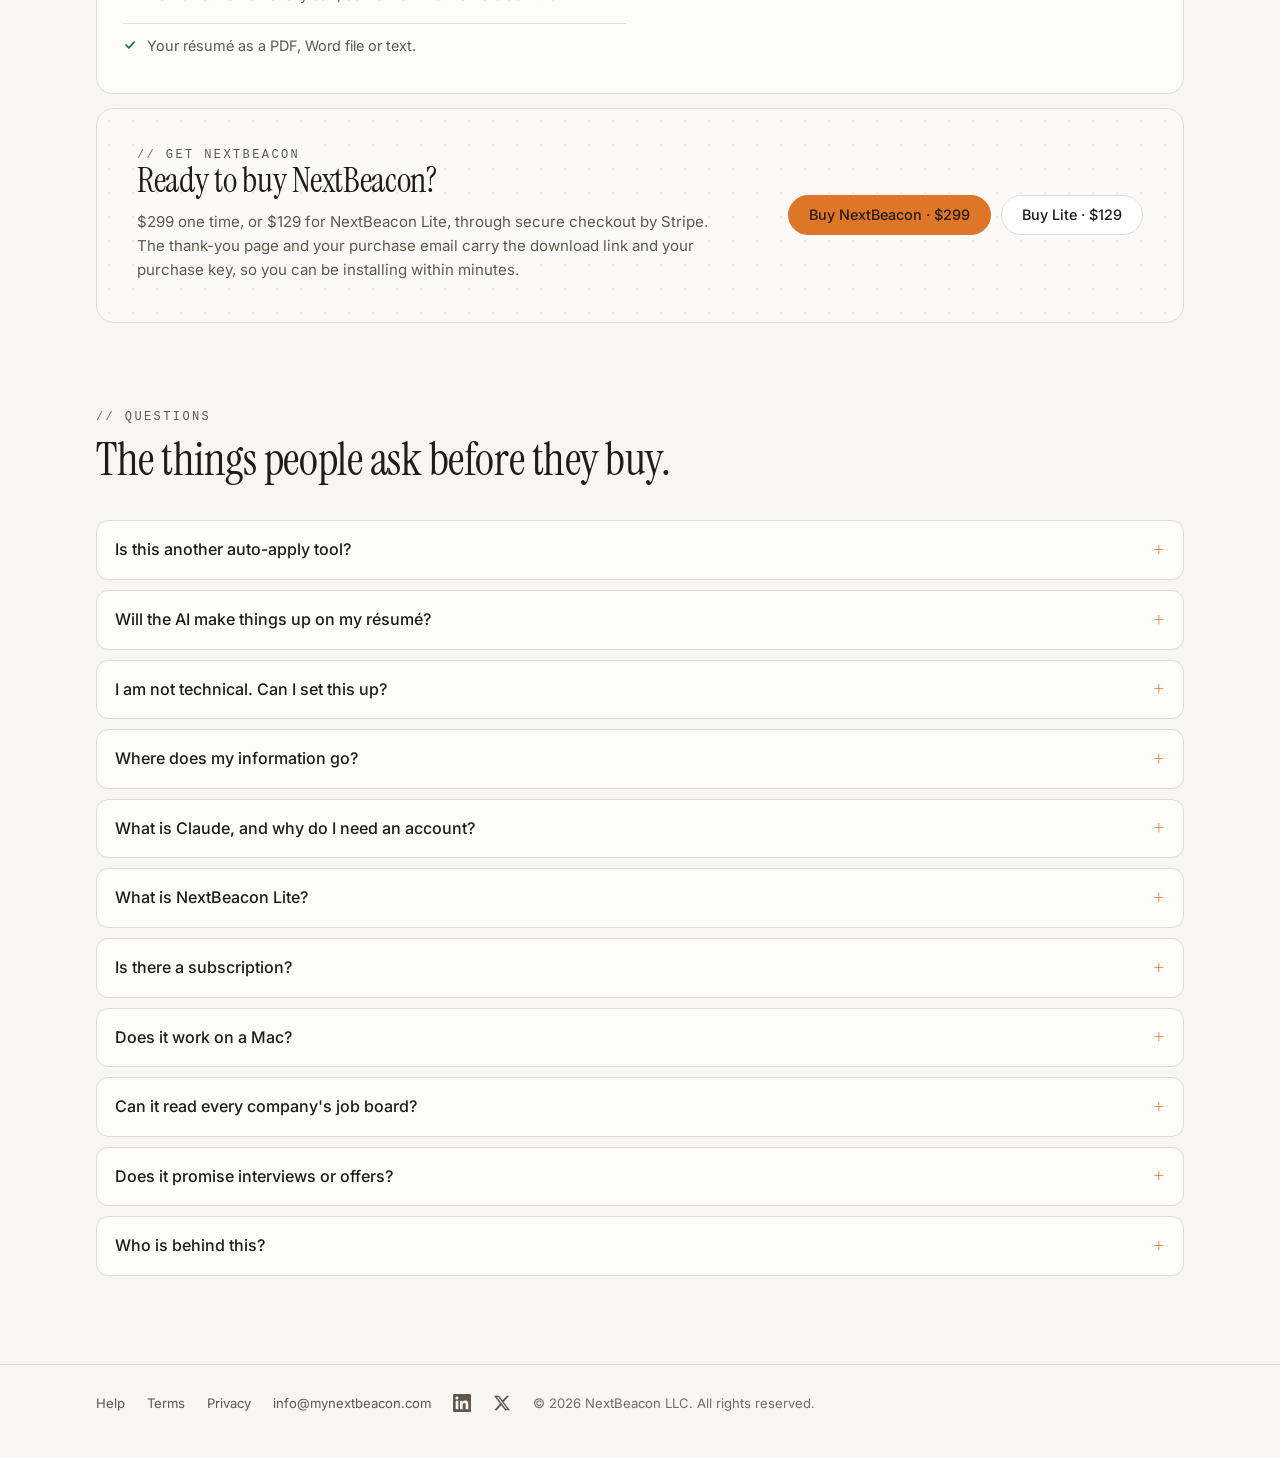
==== commit 33fbacbe: "Home page: competitor prices as figured from the compare page; the remaining never-leaves lines brou" ====
--- a/index.html
+++ b/index.html
@@ -562,14 +562,14 @@
       <article class="card">
         <div class="ico"><svg viewBox="0 0 24 24"><rect x="4" y="10" width="16" height="10" rx="2"/><path d="M8 10V7a4 4 0 018 0v3"/></svg></div>
         <h3>Private by design.</h3>
-        <p>NextBeacon runs on your own PC with your own Claude account. Your résumé, your profile and your job history never leave it; If you are searching while employed, nobody can tell.</p>
+        <p>NextBeacon runs on your own PC with your own Claude account. Your résumé, your profile and your job history live in files on your own computer, and NextBeacon LLC never receives them. If you are searching while employed, nobody can tell.</p>
       </article>
     </div>
     <div class="tw">
       <table>
         <thead><tr><th></th><th class="us">NextBeacon</th><th>Bulk auto-apply services</th><th>Résumé and tracker subscriptions</th></tr></thead>
         <tbody>
-          <tr><td>What it costs over a year</td><td class="us yes">$299, once</td><td class="no">$300 to $480 a year, and rising</td><td class="no">$170 to $350 a year</td></tr>
+          <tr><td>What it costs over a year</td><td class="us yes">$299, once</td><td class="no">$311 to $599 a year</td><td class="no">$288 to $599 a year</td></tr>
           <tr><td>Who sends the application</td><td class="us yes">You, every time</td><td class="no">The service, in bulk</td><td class="no">You</td></tr>
           <tr><td>Checks every résumé claim against your own CV</td><td class="us yes">Yes</td><td class="no">—</td><td class="no">—</td></tr>
           <tr><td>Where your information lives</td><td class="us yes">On your PC</td><td class="no">On their servers</td><td class="no">On their servers</td></tr>
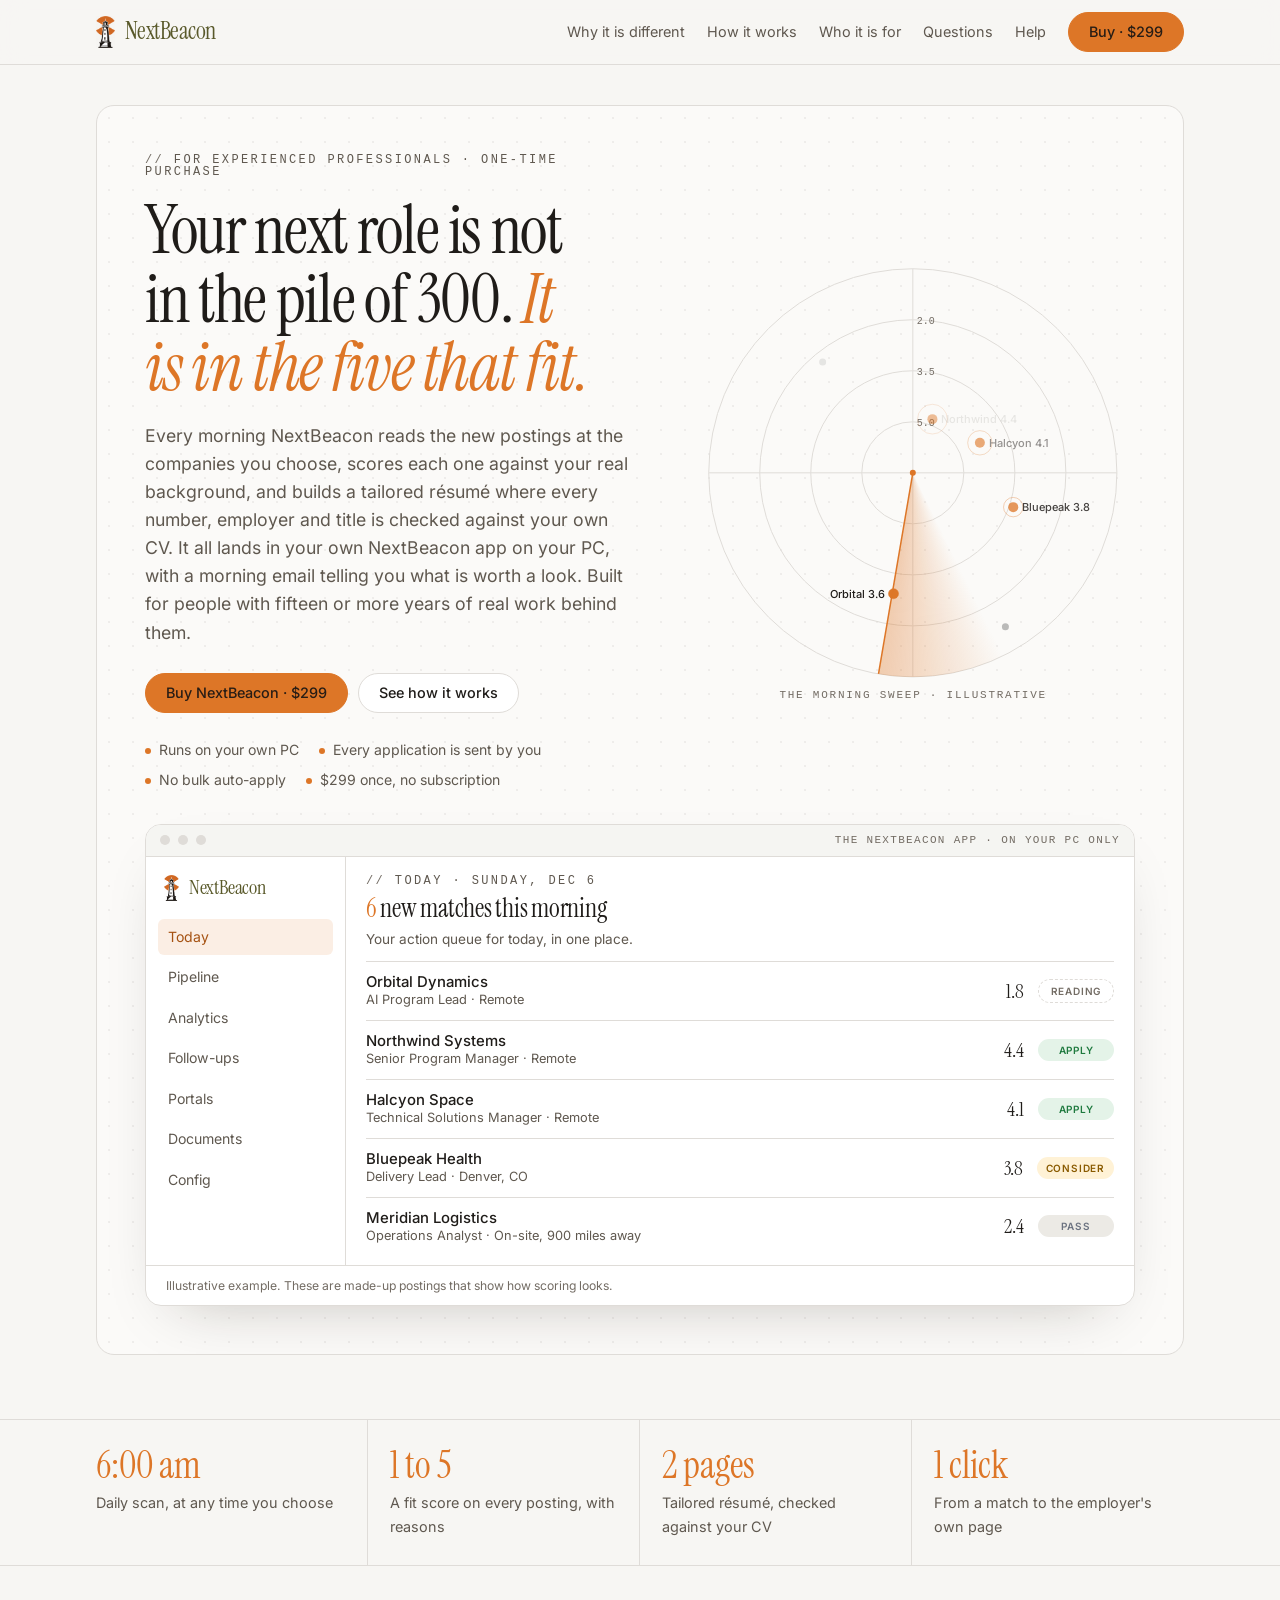
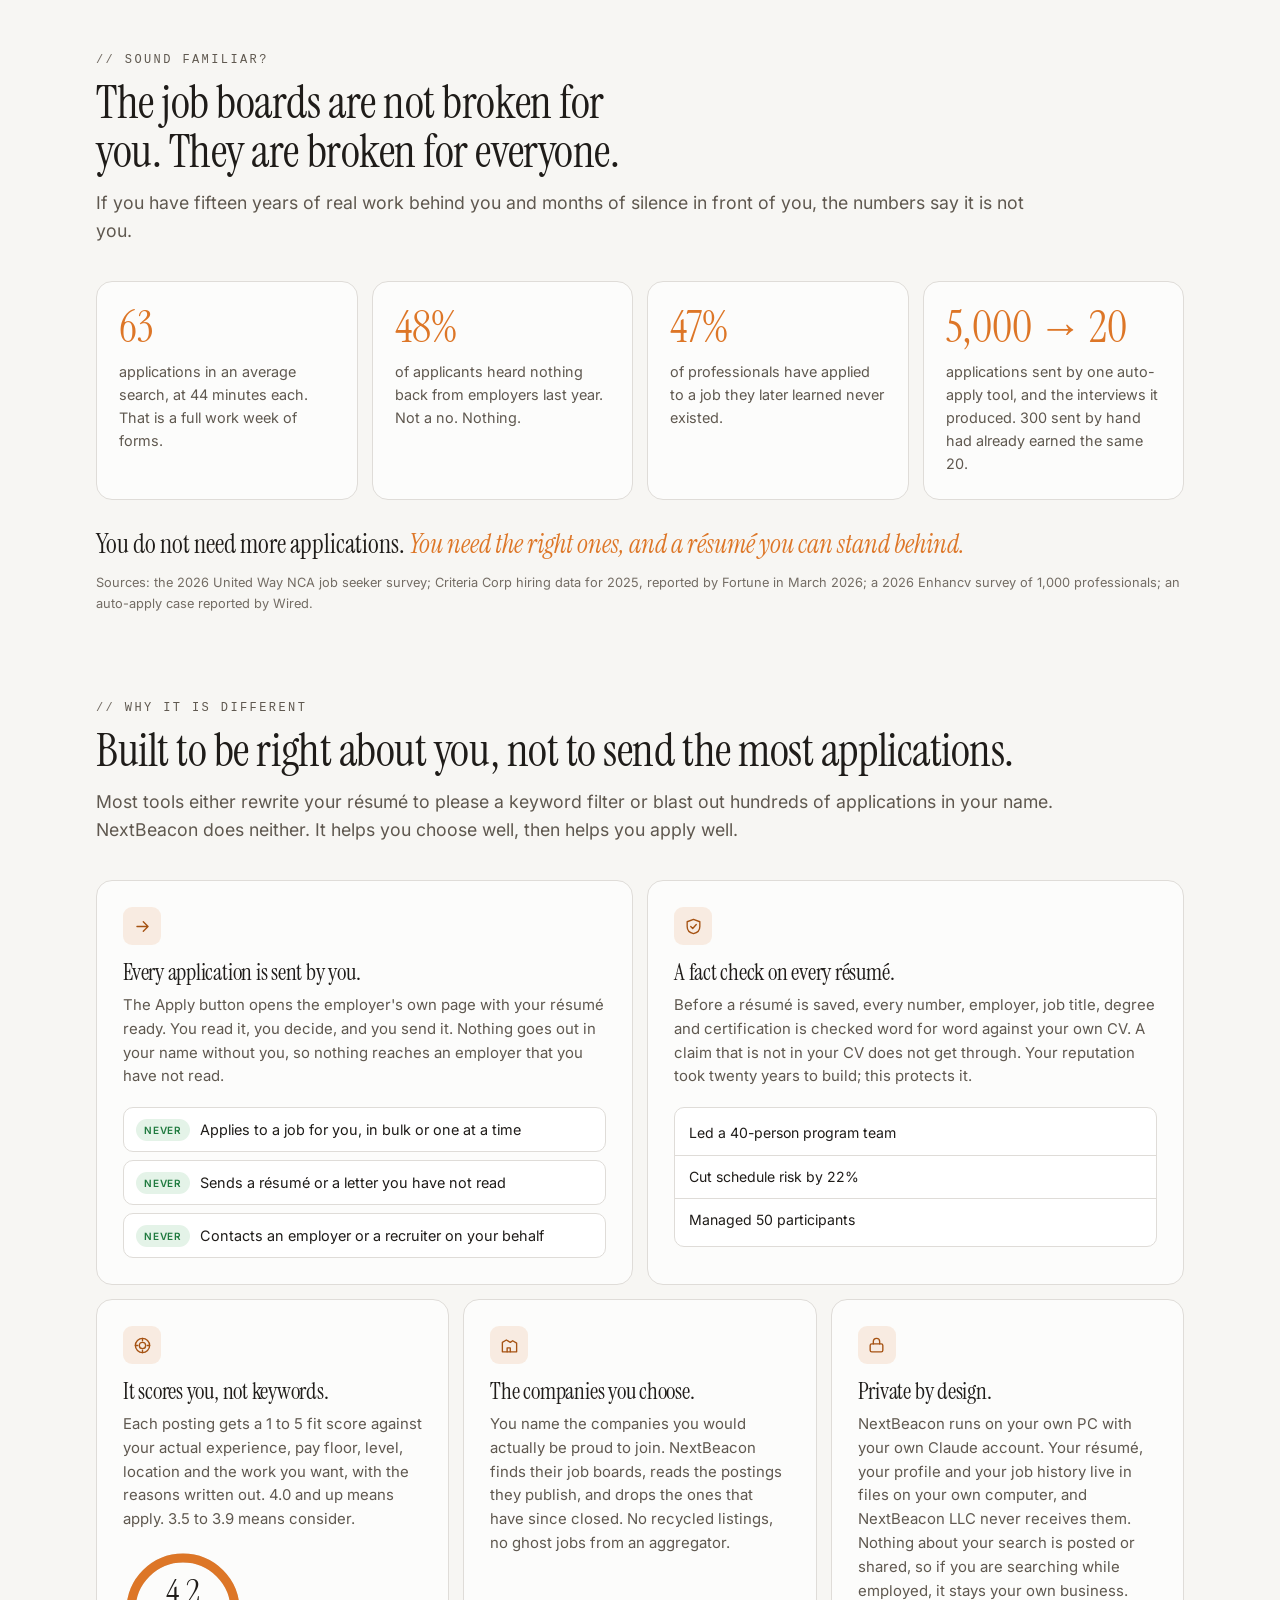
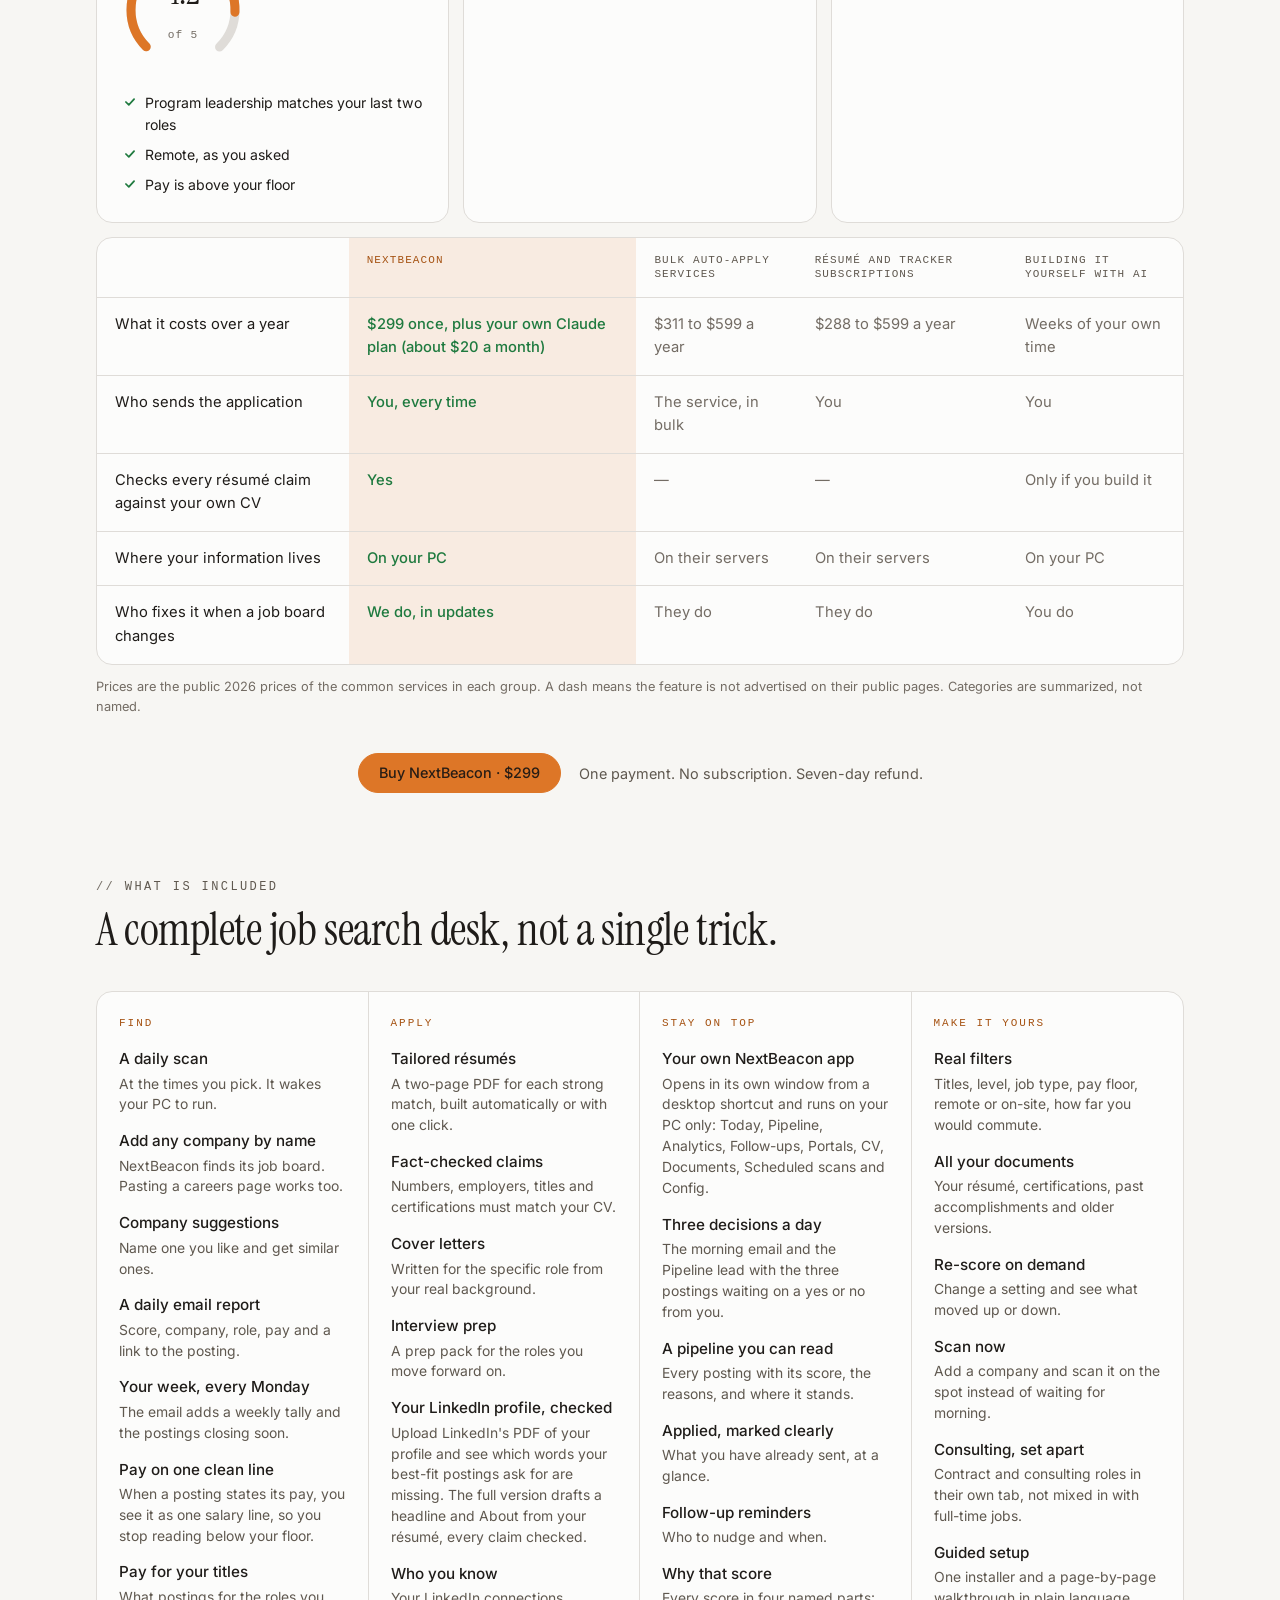
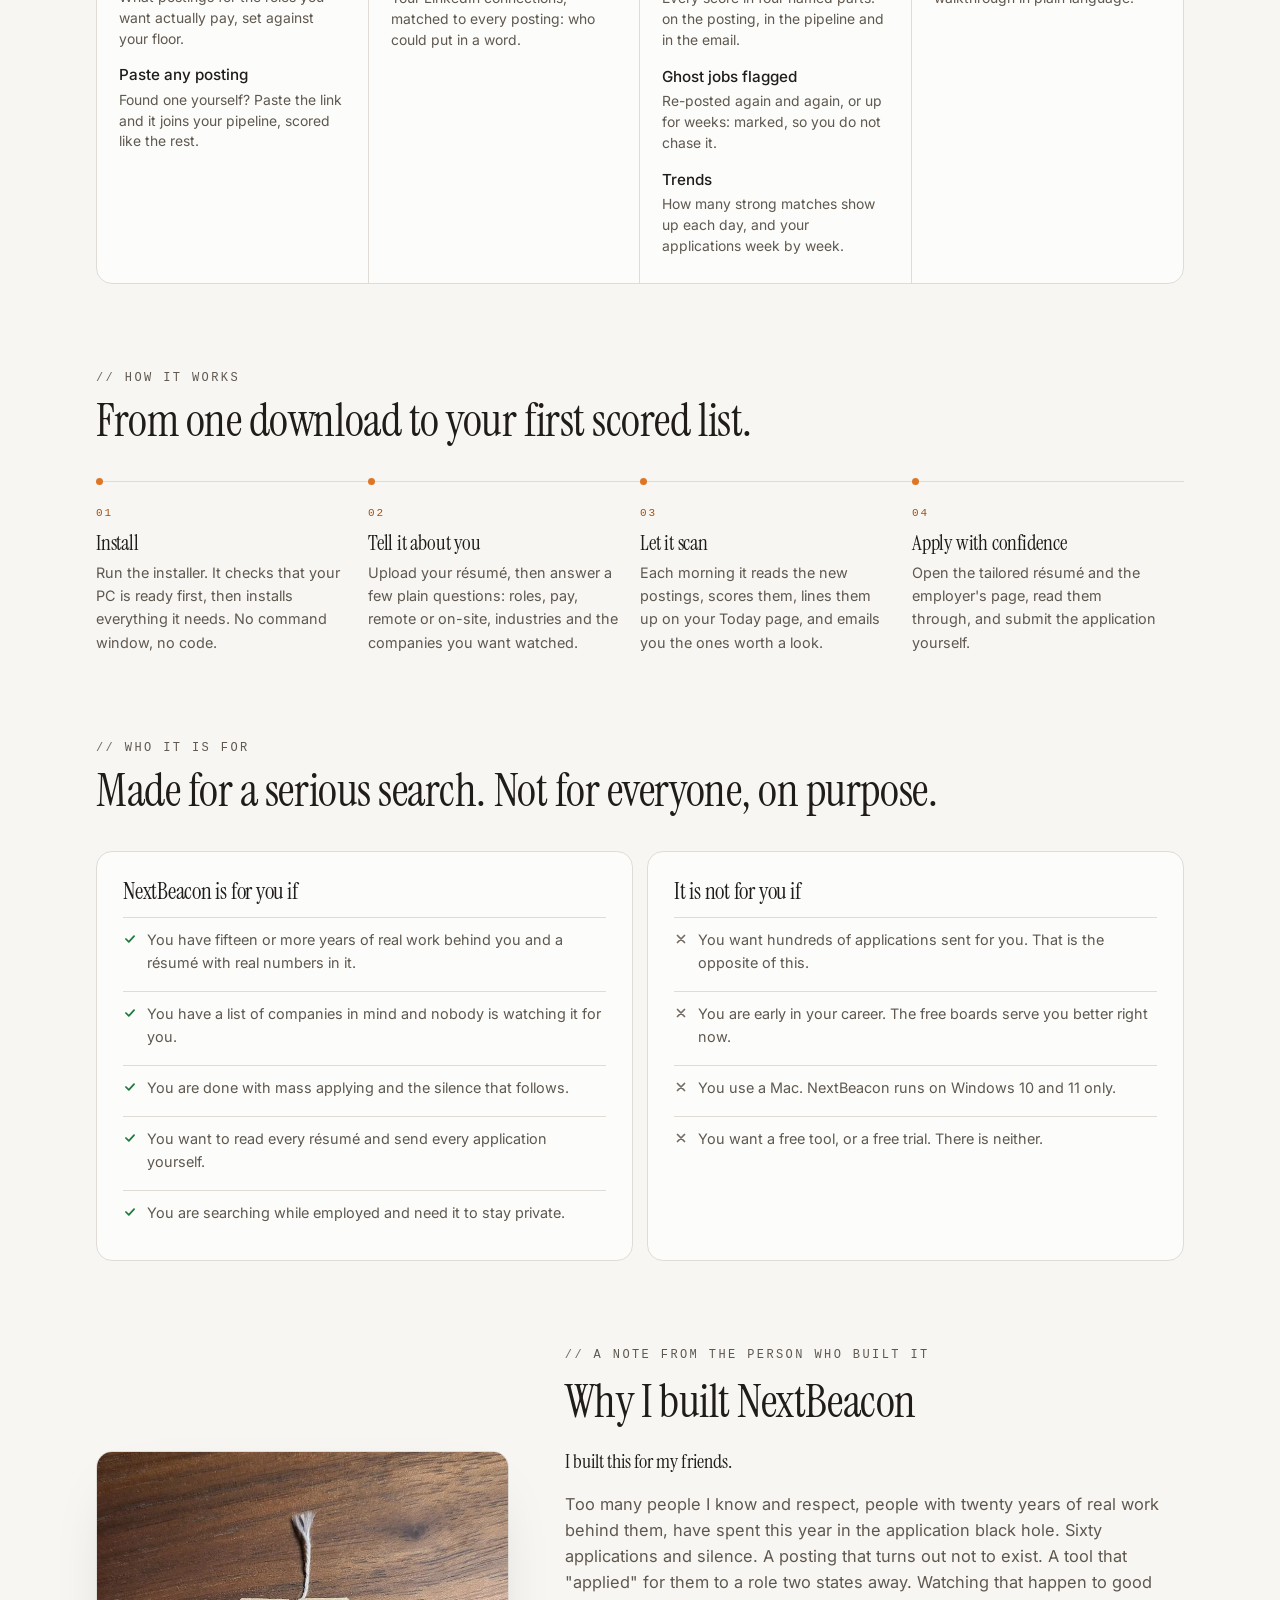
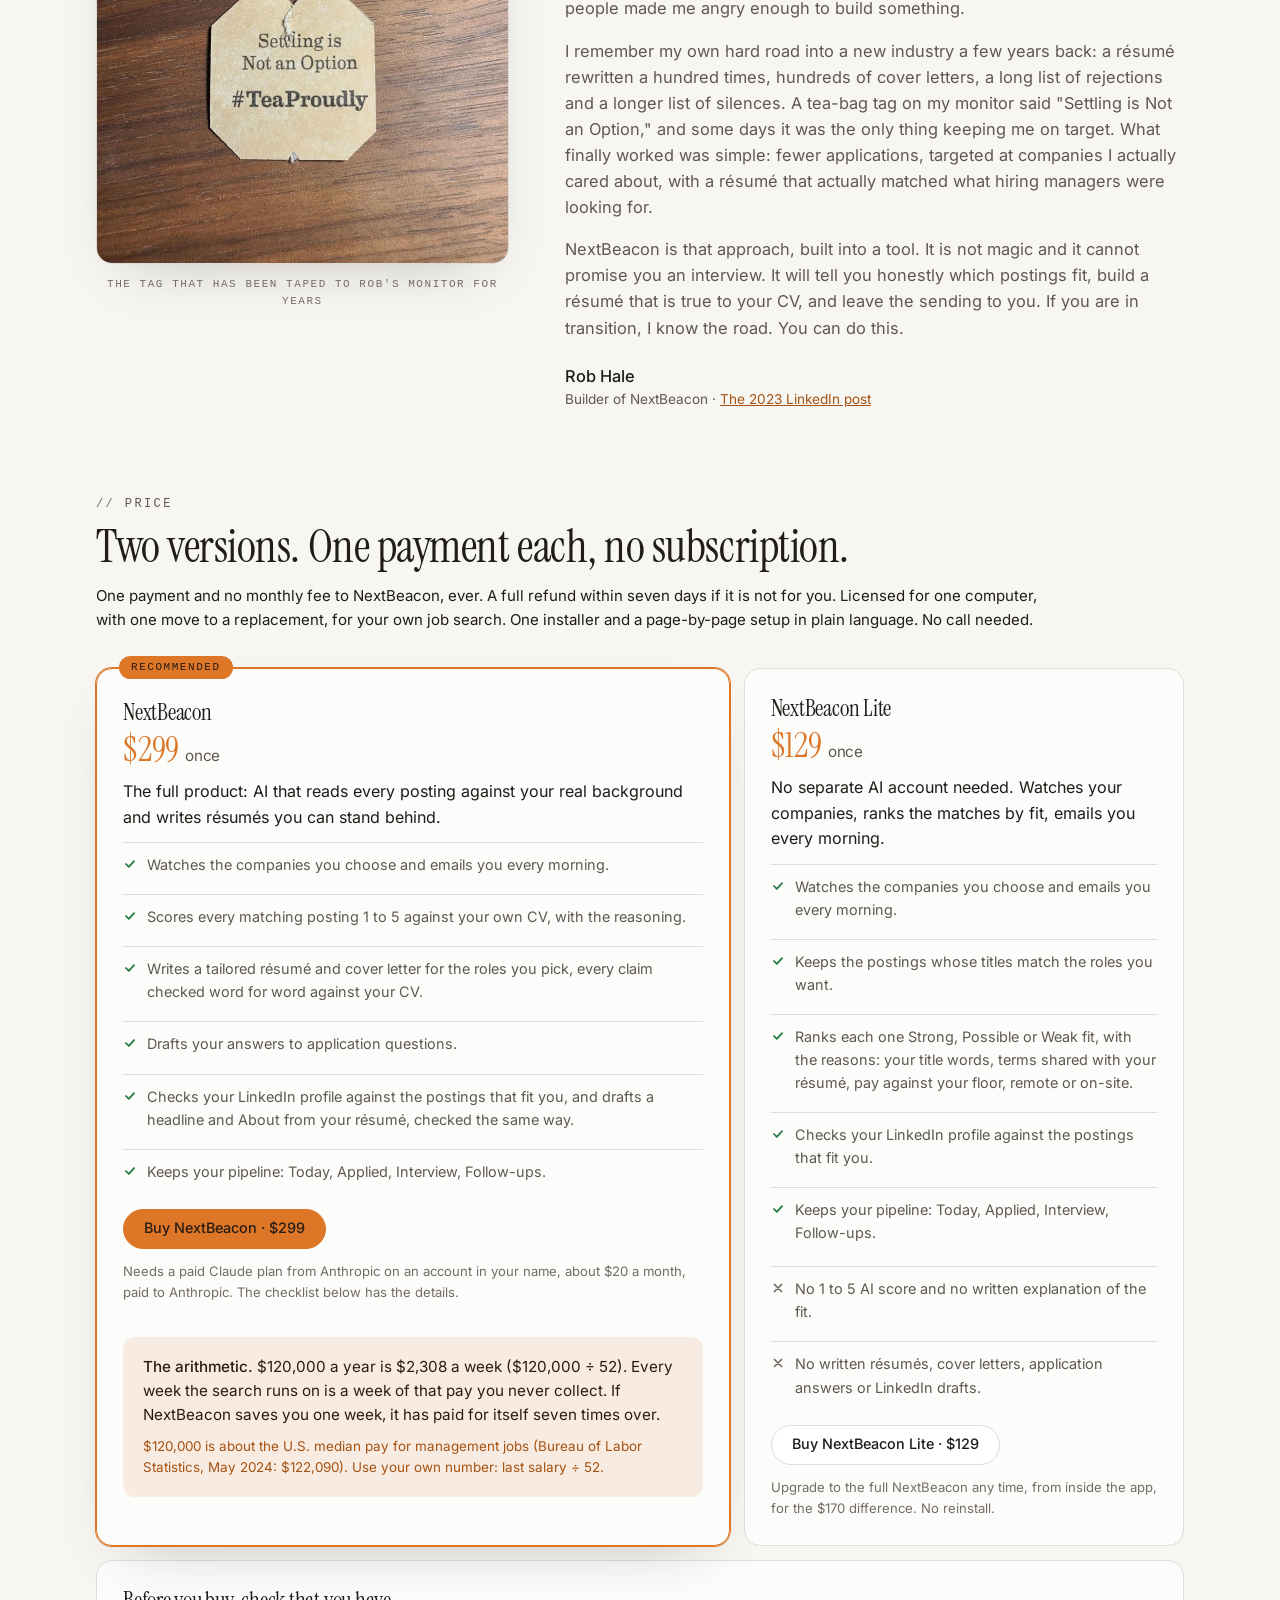
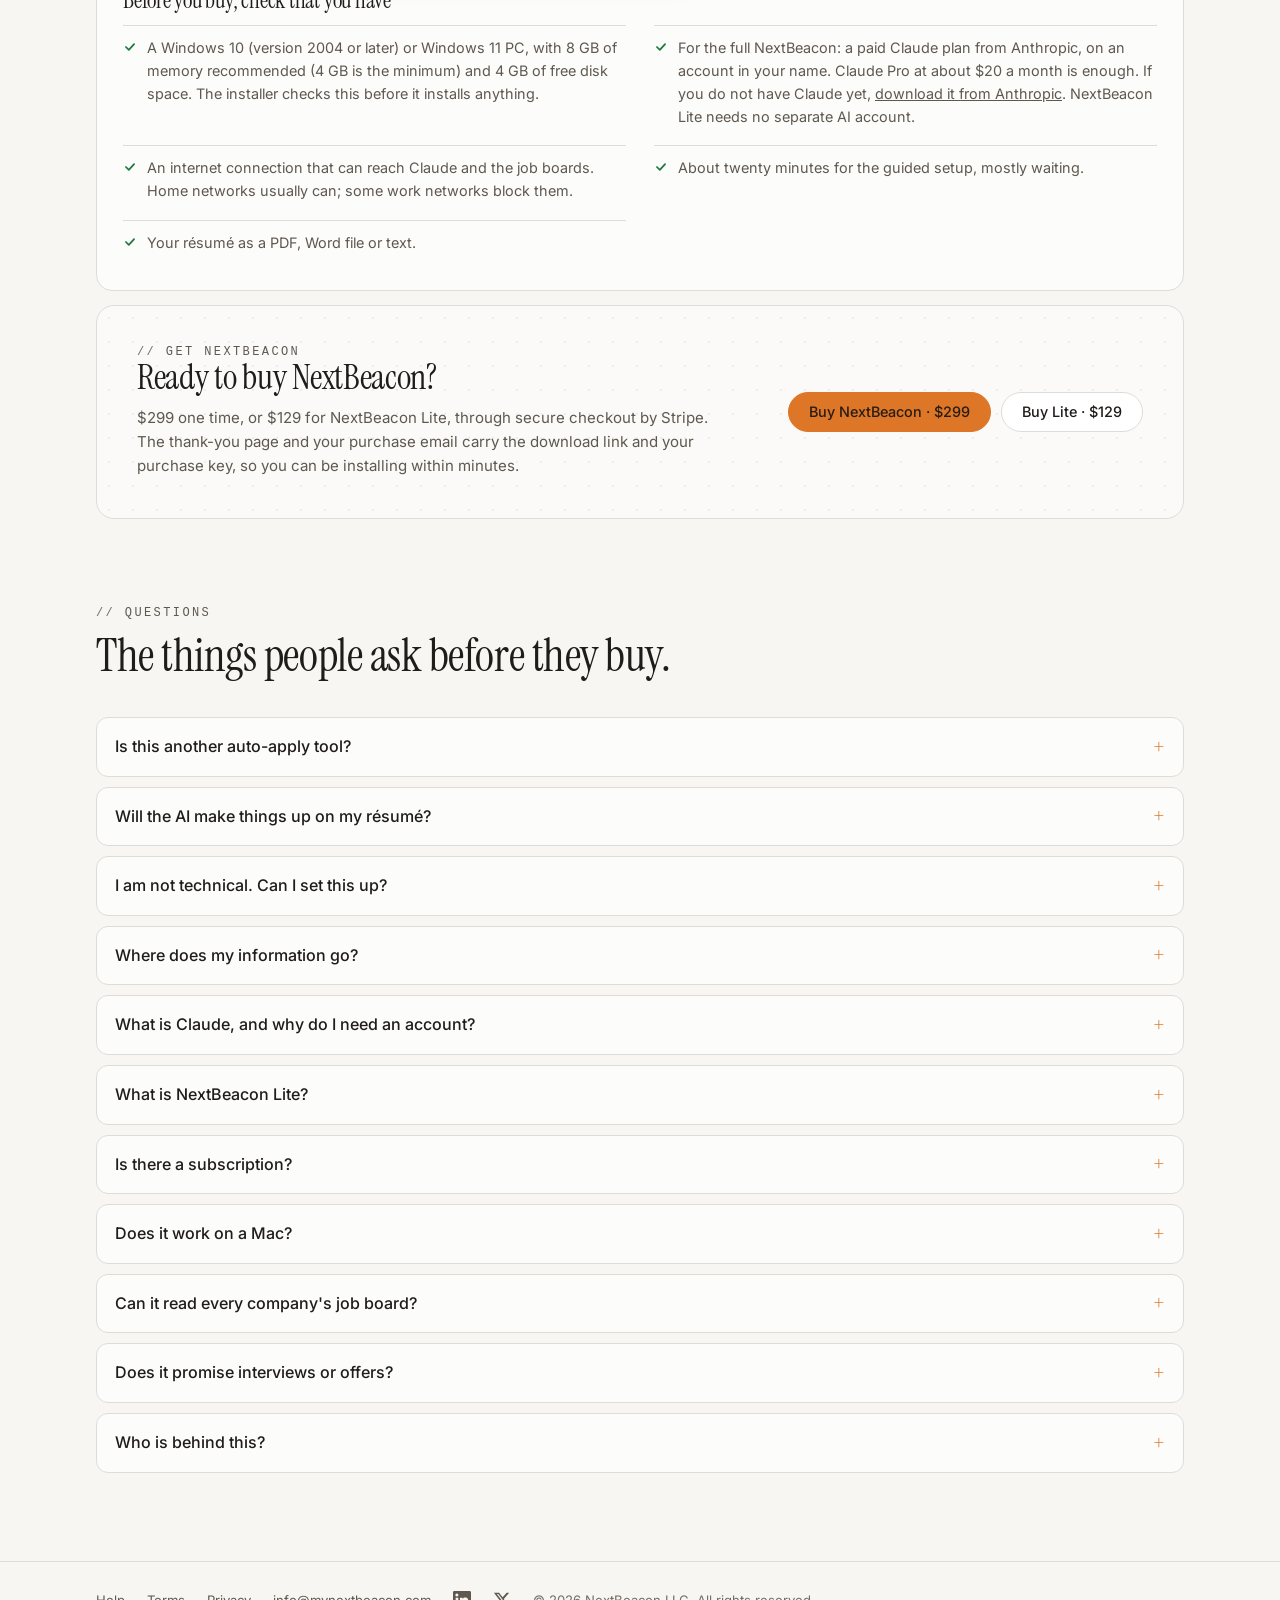
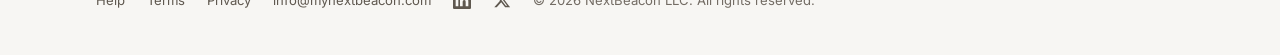
==== commit f2caa39c: "Wording brought into step across the home, help and privacy pages; a build-it-yourself column in the" ====
--- a/index.html
+++ b/index.html
@@ -4,13 +4,13 @@
 <meta charset="utf-8">
 <meta name="viewport" content="width=device-width, initial-scale=1, viewport-fit=cover">
 <title>NextBeacon</title>
-<meta name="description" content="NextBeacon is a private AI job-search assistant for experienced professionals. It scores postings at the companies you choose against your real background and builds résumés where every claim is checked against your own CV. One price, runs on your PC, and every application is sent by you.">
+<meta name="description" content="NextBeacon is a private AI job-search assistant for experienced professionals. It scores postings at the companies you choose against your real background and builds résumés where every claim is checked against your own CV. One payment, runs on your PC, and every application is sent by you.">
 <meta name="google-site-verification" content="bpLEPREXDDpyz-M2UhZs5xXqKqi_Q2drliD9FVXXRKU" />
 <script type="application/ld+json">{"@context":"https://schema.org","@type":"Organization","name":"NextBeacon","legalName":"NextBeacon LLC","url":"https://mynextbeacon.com/","logo":"https://mynextbeacon.com/logo.png","email":"info@mynextbeacon.com","sameAs":["https://www.linkedin.com/company/nextbeacon/","https://x.com/nextbeacon"]}</script>
 <meta property="og:type" content="website">
 <meta property="og:site_name" content="NextBeacon">
 <meta property="og:title" content="NextBeacon: A private AI job-search assistant for experienced professionals">
-<meta property="og:description" content="It watches the companies you choose, scores every posting against your real background and fact-checks every résumé claim. $299 once. Every application is sent by you.">
+<meta property="og:description" content="It watches the companies you choose, scores every posting against your real background and fact-checks every résumé claim. $299 once, or $129 for Lite. Every application is sent by you.">
 <meta property="og:url" content="https://mynextbeacon.com/">
 <meta property="og:image" content="https://mynextbeacon.com/og.png">
 <meta property="og:image:width" content="1200">
@@ -18,7 +18,7 @@
 <meta property="og:image:alt" content="NextBeacon: your next role is not in the pile of 300. It is in the five that fit.">
 <meta name="twitter:card" content="summary_large_image">
 <meta name="twitter:title" content="NextBeacon: A private AI job-search assistant for experienced professionals">
-<meta name="twitter:description" content="It scores every posting against your real background and fact-checks every résumé claim. $299 once.">
+<meta name="twitter:description" content="It scores every posting against your real background and fact-checks every résumé claim. $299 once, or $129 for Lite.">
 <meta name="twitter:image" content="https://mynextbeacon.com/og.png">
 <link rel="canonical" href="https://mynextbeacon.com/">
 <link rel="icon" type="image/png" sizes="48x48" href="/favicon-48.png">
@@ -418,7 +418,7 @@
             <p class="sub">Every posting you kept, by stage. Nothing moves without you.</p>
             <div class="tabs"><span class="on">Inbox 6</span><span>Applied 5</span><span>Responded 2</span><span>Interview 1</span><span>Offer 0</span></div>
             <ul class="plain">
-              <li><span>Ironwood Labs<small>Program Director · applied 6 days ago</small></span><span class="chip consider">Responded</span></li>
+              <li><span>Ironwood Labs<small>Program Director · applied 6 days ago</small></span><span class="chip reading">Applied</span></li>
               <li><span>Northwind Systems<small>Senior Program Manager · applied 9 days ago</small></span><span class="chip apply">Interview Thu</span></li>
               <li><span>Halcyon Space<small>Technical Solutions Manager · résumé ready</small></span><span class="chip reading">Inbox</span></li>
               <li><span>Orbital Dynamics<small>AI Program Lead · applied 2 days ago</small></span><span class="chip reading">Waiting</span></li>
@@ -433,7 +433,7 @@
             </div>
             <div class="view" data-view="followups" hidden>
             <p class="eyebrow"><i>//</i> follow-ups</p>
-            <h3><b class="tnum">3</b> worth a nudge</h3>
+            <h3><b class="tnum">4</b> worth a nudge</h3>
             <p class="sub">Reminders by stage, so a quiet inbox never becomes a lost thread.</p>
             <ul class="plain">
               <li><span>Ironwood Labs<small>Applied 6 days ago, no reply · a short check-in note is drafted</small></span><span class="chip due">Today</span></li>
@@ -521,7 +521,7 @@
       <article class="card wide">
         <div class="ico"><svg viewBox="0 0 24 24"><path d="M5 12h14M13 6l6 6-6 6"/></svg></div>
         <h3>Every application is sent by you.</h3>
-        <p>The Apply button opens the employer's own page with your résumé ready. You read it, you decide, and you send it. Nothing goes out in your name without you, so nothing can embarrass you.</p>
+        <p>The Apply button opens the employer's own page with your résumé ready. You read it, you decide, and you send it. Nothing goes out in your name without you, so nothing reaches an employer that you have not read.</p>
         <ul class="never">
           <li><b>Never</b><span>Applies to a job for you, in bulk or one at a time</span></li>
           <li><b>Never</b><span>Sends a résumé or a letter you have not read</span></li>
@@ -562,22 +562,23 @@
       <article class="card">
         <div class="ico"><svg viewBox="0 0 24 24"><rect x="4" y="10" width="16" height="10" rx="2"/><path d="M8 10V7a4 4 0 018 0v3"/></svg></div>
         <h3>Private by design.</h3>
-        <p>NextBeacon runs on your own PC with your own Claude account. Your résumé, your profile and your job history live in files on your own computer, and NextBeacon LLC never receives them. If you are searching while employed, nobody can tell.</p>
+        <p>NextBeacon runs on your own PC with your own Claude account. Your résumé, your profile and your job history live in files on your own computer, and NextBeacon LLC never receives them. Nothing about your search is posted or shared, so if you are searching while employed, it stays your own business.</p>
       </article>
     </div>
     <div class="tw">
       <table>
-        <thead><tr><th></th><th class="us">NextBeacon</th><th>Bulk auto-apply services</th><th>Résumé and tracker subscriptions</th></tr></thead>
+        <thead><tr><th></th><th class="us">NextBeacon</th><th>Bulk auto-apply services</th><th>Résumé and tracker subscriptions</th><th>Building it yourself with AI</th></tr></thead>
         <tbody>
-          <tr><td>What it costs over a year</td><td class="us yes">$299, once</td><td class="no">$311 to $599 a year</td><td class="no">$288 to $599 a year</td></tr>
-          <tr><td>Who sends the application</td><td class="us yes">You, every time</td><td class="no">The service, in bulk</td><td class="no">You</td></tr>
-          <tr><td>Checks every résumé claim against your own CV</td><td class="us yes">Yes</td><td class="no">—</td><td class="no">—</td></tr>
-          <tr><td>Where your information lives</td><td class="us yes">On your PC</td><td class="no">On their servers</td><td class="no">On their servers</td></tr>
+          <tr><td>What it costs over a year</td><td class="us yes">$299 once, plus your own Claude plan (about $20 a month)</td><td class="no">$311 to $599 a year</td><td class="no">$288 to $599 a year</td><td class="no">Weeks of your own time</td></tr>
+          <tr><td>Who sends the application</td><td class="us yes">You, every time</td><td class="no">The service, in bulk</td><td class="no">You</td><td class="no">You</td></tr>
+          <tr><td>Checks every résumé claim against your own CV</td><td class="us yes">Yes</td><td class="no">—</td><td class="no">—</td><td class="no">Only if you build it</td></tr>
+          <tr><td>Where your information lives</td><td class="us yes">On your PC</td><td class="no">On their servers</td><td class="no">On their servers</td><td class="no">On your PC</td></tr>
+          <tr><td>Who fixes it when a job board changes</td><td class="us yes">We do, in updates</td><td class="no">They do</td><td class="no">They do</td><td class="no">You do</td></tr>
         </tbody>
       </table>
     </div>
     <p class="note">Prices are the public 2026 prices of the common services in each group. A dash means the feature is not advertised on their public pages. Categories are summarized, not named.</p>
-    <div class="cta-mid"><a class="btn primary" href="https://buy.stripe.com/14A00jbUr7TD7cv5wS9EI00">Buy NextBeacon · $299</a><span>One payment. Yours to keep.</span></div>
+    <div class="cta-mid"><a class="btn primary" href="https://buy.stripe.com/14A00jbUr7TD7cv5wS9EI00">Buy NextBeacon · $299</a><span>One payment. No subscription. Seven-day refund.</span></div>
   </div>
 </section>
 
@@ -594,7 +595,7 @@
         <li><b>Company suggestions</b><span>Name one you like and get similar ones.</span></li>
         <li><b>A daily email report</b><span>Score, company, role, pay and a link to the posting.</span></li>
         <li><b>Your week, every Monday</b><span>The email adds a weekly tally and the postings closing soon.</span></li>
-        <li><b>Honest pay on every posting</b><span>One clean salary line, so you stop reading below your floor.</span></li>
+        <li><b>Pay on one clean line</b><span>When a posting states its pay, you see it as one salary line, so you stop reading below your floor.</span></li>
         <li><b>Pay for your titles</b><span>What postings for the roles you want actually pay, set against your floor.</span></li>
         <li><b>Paste any posting</b><span>Found one yourself? Paste the link and it joins your pipeline, scored like the rest.</span></li>
       </ul></div>
@@ -635,7 +636,7 @@
       <h2>From one download to your first scored list.</h2>
     </div>
     <div class="steps">
-      <div class="step"><h3>Install</h3><p>Run the installer. It checks that your PC is ready first, then installs everything it needs. No typing, no code.</p></div>
+      <div class="step"><h3>Install</h3><p>Run the installer. It checks that your PC is ready first, then installs everything it needs. No command window, no code.</p></div>
       <div class="step"><h3>Tell it about you</h3><p>Upload your résumé, then answer a few plain questions: roles, pay, remote or on-site, industries and the companies you want watched.</p></div>
       <div class="step"><h3>Let it scan</h3><p>Each morning it reads the new postings, scores them, lines them up on your Today page, and emails you the ones worth a look.</p></div>
       <div class="step"><h3>Apply with confidence</h3><p>Open the tailored résumé and the employer's page, read them through, and submit the application yourself.</p></div>
@@ -691,12 +692,12 @@
   <div class="wrap">
     <div class="head">
       <p class="eyebrow"><i>//</i> price</p>
-      <h2>Two versions. Either one is yours to keep.</h2>
-      <p>One payment, no subscription and no monthly fee to NextBeacon, ever. Licensed for one computer, with one move to a replacement, for your own job search. One installer and a page-by-page setup in plain language. No call needed.</p>
+      <h2>Two versions. One payment each, no subscription.</h2>
+      <p>One payment and no monthly fee to NextBeacon, ever. A full refund within seven days if it is not for you. Licensed for one computer, with one move to a replacement, for your own job search. One installer and a page-by-page setup in plain language. No call needed.</p>
     </div>
     <div class="plans">
       <div class="card lead">
-        <span class="pick">Most people choose this</span>
+        <span class="pick">Recommended</span>
         <h3>NextBeacon<span class="price">$299<small>once</small></span></h3>
         <p class="lede-p">The full product: AI that reads every posting against your real background and writes résumés you can stand behind.</p>
         <ul class="plain">
@@ -705,7 +706,7 @@
           <li>Writes a tailored résumé and cover letter for the roles you pick, every claim checked word for word against your CV.</li>
           <li>Drafts your answers to application questions.</li>
           <li>Checks your LinkedIn profile against the postings that fit you, and drafts a headline and About from your résumé, checked the same way.</li>
-          <li>Keeps your pipeline: Today, Applied, Interviewing, Follow-ups.</li>
+          <li>Keeps your pipeline: Today, Applied, Interview, Follow-ups.</li>
         </ul>
         <div class="plan-cta"><a class="btn primary" href="https://buy.stripe.com/14A00jbUr7TD7cv5wS9EI00">Buy NextBeacon · $299</a></div>
         <p class="plan-fine">Needs a paid Claude plan from Anthropic on an account in your name, about $20 a month, paid to Anthropic. The checklist below has the details.</p>
@@ -719,10 +720,10 @@
           <li>Keeps the postings whose titles match the roles you want.</li>
           <li>Ranks each one Strong, Possible or Weak fit, with the reasons: your title words, terms shared with your résumé, pay against your floor, remote or on-site.</li>
           <li>Checks your LinkedIn profile against the postings that fit you.</li>
-          <li>Keeps your pipeline: Today, Applied, Interviewing, Follow-ups.</li>
+          <li>Keeps your pipeline: Today, Applied, Interview, Follow-ups.</li>
         </ul>
         <ul class="plain not" aria-label="Not included in Lite">
-          <li>No AI score and no reasoning.</li>
+          <li>No 1 to 5 AI score and no written explanation of the fit.</li>
           <li>No written résumés, cover letters, application answers or LinkedIn drafts.</li>
         </ul>
         <div class="plan-cta"><a class="btn" href="https://buy.stripe.com/7sY6oH8Ifc9T40jaRc9EI01">Buy NextBeacon Lite · $129</a></div>
@@ -732,7 +733,7 @@
     <div class="need one">
       <div class="card"><h3>Before you buy, check that you have</h3><ul class="plain">
         <li>A Windows 10 (version 2004 or later) or Windows 11 PC, with 8 GB of memory recommended (4 GB is the minimum) and 4 GB of free disk space. The installer checks this before it installs anything.</li>
-        <li>For the full NextBeacon: a paid Claude plan from Anthropic, on an account in your name. Claude Pro at about $20 a month is enough. If you do not have Claude yet, <a href="https://claude.ai/download" target="_blank" rel="noopener">download it from Anthropic</a>. NextBeacon Lite needs no separate AI account.</li>
+        <li>For the full NextBeacon: a paid Claude plan from Anthropic, on an account in your name. Claude Pro at about $20 a month is enough. If you do not have Claude yet, <a href="https://claude.com/download" target="_blank" rel="noopener">download it from Anthropic</a>. NextBeacon Lite needs no separate AI account.</li>
         <li>An internet connection that can reach Claude and the job boards. Home networks usually can; some work networks block them.</li>
         <li>About twenty minutes for the guided setup, mostly waiting.</li>
         <li>Your résumé as a PDF, Word file or text.</li>
@@ -761,11 +762,11 @@
     <div class="qa">
       <details><summary>Is this another auto-apply tool?</summary><p>No. NextBeacon never applies to a job for you, in bulk or one at a time. It finds and scores postings and prepares your résumé. You read it, you open the employer's page, and after your review you submit the application. Nothing is ever sent in your name without you.</p></details>
       <details><summary>Will the AI make things up on my résumé?</summary><p>It is built not to. Before a résumé is saved, every number, employer, job title, degree and certification is checked word for word against your own CV, and anything that is not there is removed. AI can still make mistakes, so read every résumé and letter before you send it. You always have the final say.</p></details>
-      <details><summary>I am not technical. Can I set this up?</summary><p>Yes. You run one installer. It checks that your PC is ready, installs everything it needs, and opens a page-by-page setup that asks plain questions: your résumé, the roles you want, your pay floor, remote or on-site, and the companies to watch. There is no command window and no code. Most people are done in about twenty minutes.</p></details>
-      <details><summary>Where does my information go?</summary><p>It stays on your PC. Your résumé, your profile and your job history live in files on your own computer, and NextBeacon LLC never receives them. Two things do leave your PC, so you know. The AI work runs through your own Claude account, so posting text and parts of your résumé and profile go to Anthropic. And each morning's report (that day's companies, roles, scores and pay) passes through NextBeacon's sending service on its way to your inbox; the service sends it and keeps no copy. The full details are on the <a href="privacy.html">privacy page</a>.</p></details>
-      <details><summary>What is Claude, and why do I need an account?</summary><p>Claude is the AI from Anthropic that reads postings, scores them and drafts your résumés. NextBeacon uses it through an account that belongs to you, so your information is never pooled with anyone else's. You pay Anthropic for that plan directly, about $20 a month for Claude Pro. If you do not have Claude on your PC yet, <a href="https://claude.ai/download" target="_blank" rel="noopener">download it from Anthropic</a>. If your plan lapses, the AI features pause until you renew it. NextBeacon Lite does not use Claude, so it needs no account.</p></details>
+      <details><summary>I am not technical. Can I set this up?</summary><p>Yes. You run one installer. It checks that your PC is ready, installs everything it needs, and opens a page-by-page setup that asks plain questions: your résumé, the roles you want, your pay floor, remote or on-site, and the companies to watch. There is no command window and no code. Plan on about half an hour: the installer takes around ten minutes and the setup questions the rest.</p></details>
+      <details><summary>Where does my information go?</summary><p>It stays on your PC. Your résumé, your profile and your job history live in files on your own computer, and NextBeacon LLC never receives them. Three things do leave your PC, so you know. The AI work runs through your own Claude account, so posting text and parts of your résumé and profile go to Anthropic. And each morning's report (that day's companies, roles, scores and pay) passes through NextBeacon's sending service on its way to your inbox; the service sends it and keeps no copy. And once a day NextBeacon checks your license with that service and sends it a few counts (how many postings were scanned and scored and, unless you switch it off, how many you applied to), never a company, a job title or a line of your résumé. The full details are on the <a href="privacy.html">privacy page</a>.</p></details>
+      <details><summary>What is Claude, and why do I need an account?</summary><p>Claude is the AI from Anthropic that reads postings, scores them and drafts your résumés. NextBeacon uses it through an account that belongs to you, so your information is never pooled with anyone else's. You pay Anthropic for that plan directly, about $20 a month for Claude Pro. If you do not have Claude on your PC yet, <a href="https://claude.com/download" target="_blank" rel="noopener">download it from Anthropic</a>. If your plan lapses, the AI features pause until you renew it. NextBeacon Lite does not use Claude, so it needs no account.</p></details>
       <details><summary>What is NextBeacon Lite?</summary><p>The same tool without the AI. Lite watches the companies you choose, keeps the postings whose titles match the roles you want, ranks each one Strong, Possible or Weak fit by comparing the posting with your titles, your résumé, your pay floor and your remote setting, and emails you the list every morning. It does not score postings 1 to 5, explain its reasoning, or write résumés, cover letters or application answers. It needs no separate AI account. If you later want the full product, press Unlock in the app, pay the $170 difference, and the full features switch on in place, no reinstall.</p></details>
-      <details><summary>Is there a subscription?</summary><p>Not to NextBeacon. You pay once, $299 for NextBeacon or $129 for NextBeacon Lite, and it is yours to keep on one Windows PC. The only running cost is your own Claude plan, and Lite has none.</p></details>
+      <details><summary>Is there a subscription?</summary><p>Not to NextBeacon. You pay once, $299 for NextBeacon or $129 for NextBeacon Lite, and it is licensed to you for one Windows PC with no end date. If it is not for you, ask within seven days for a full refund. The only running cost is your own Claude plan, and Lite has none.</p></details>
       <details><summary>Does it work on a Mac?</summary><p>Not yet. NextBeacon runs on Windows 10 and 11. If you only have a Mac, please do not buy it yet.</p></details>
       <details><summary>Can it read every company's job board?</summary><p>Most of them. NextBeacon reads the job boards that companies publish on, and it finds a company's board when you type the company's name. A few large employers block automated reading of their career pages, and those cannot be scanned. You can still add them and check them by hand.</p></details>
       <details><summary>Does it promise interviews or offers?</summary><p>No, and nobody honestly can. NextBeacon helps you choose well and apply well. A score is an opinion about fit, not a prediction. Whether you get the job depends on you, the employer and the market.</p></details>
@@ -837,7 +838,7 @@
     ['Bluepeak Health', 'Delivery Lead · Denver, CO', 3.8],
     ['Meridian Logistics', 'Operations Analyst · On-site, 900 miles away', 2.4],
     ['Orbital Dynamics', 'AI Program Lead · Remote', 3.6],
-    ['Larkspur Energy', 'Project Manager · Pay below your floor', 2.9],
+    ['Larkspur Energy', 'Project Manager · On-site, 60 miles away', 2.9],
     ['Ironwood Labs', 'Program Director · Remote', 4.3],
     ['Tidewater Group', 'Business Analyst · Hybrid, 40 miles away', 3.5]
   ];
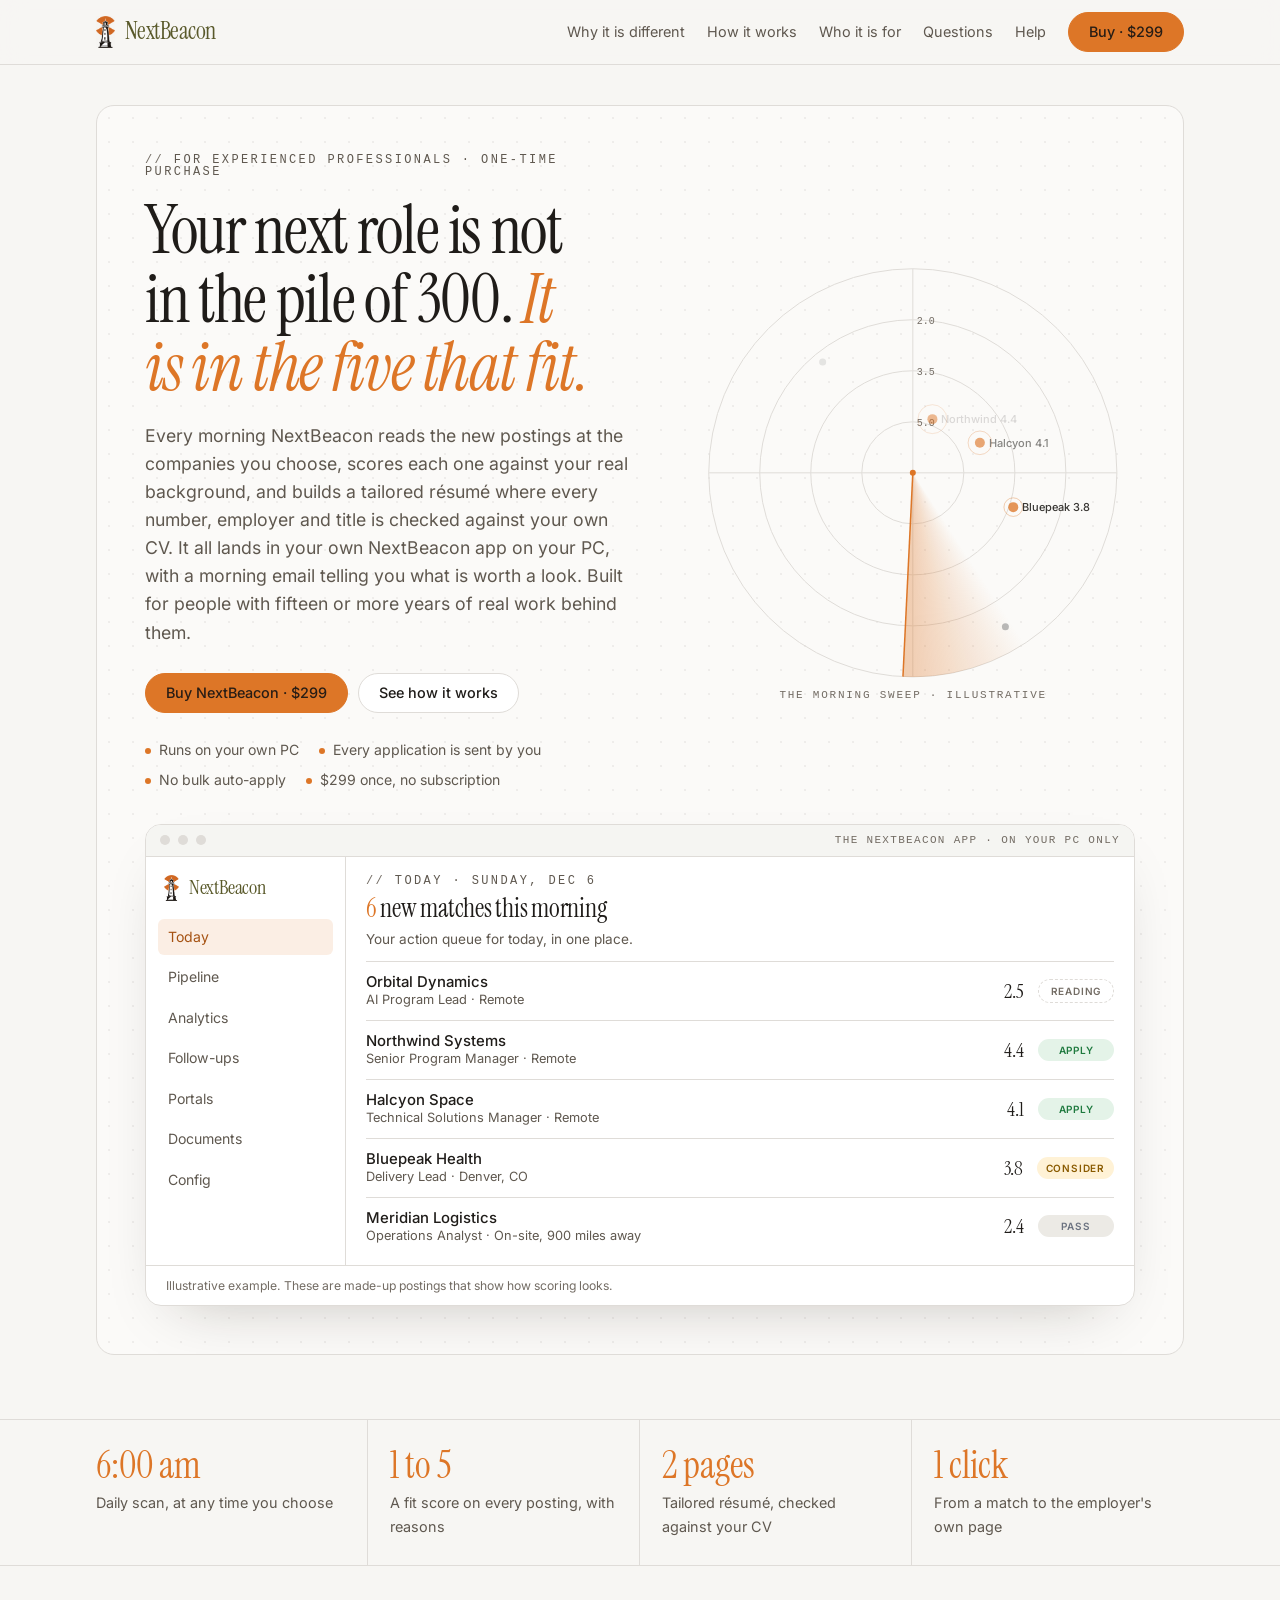
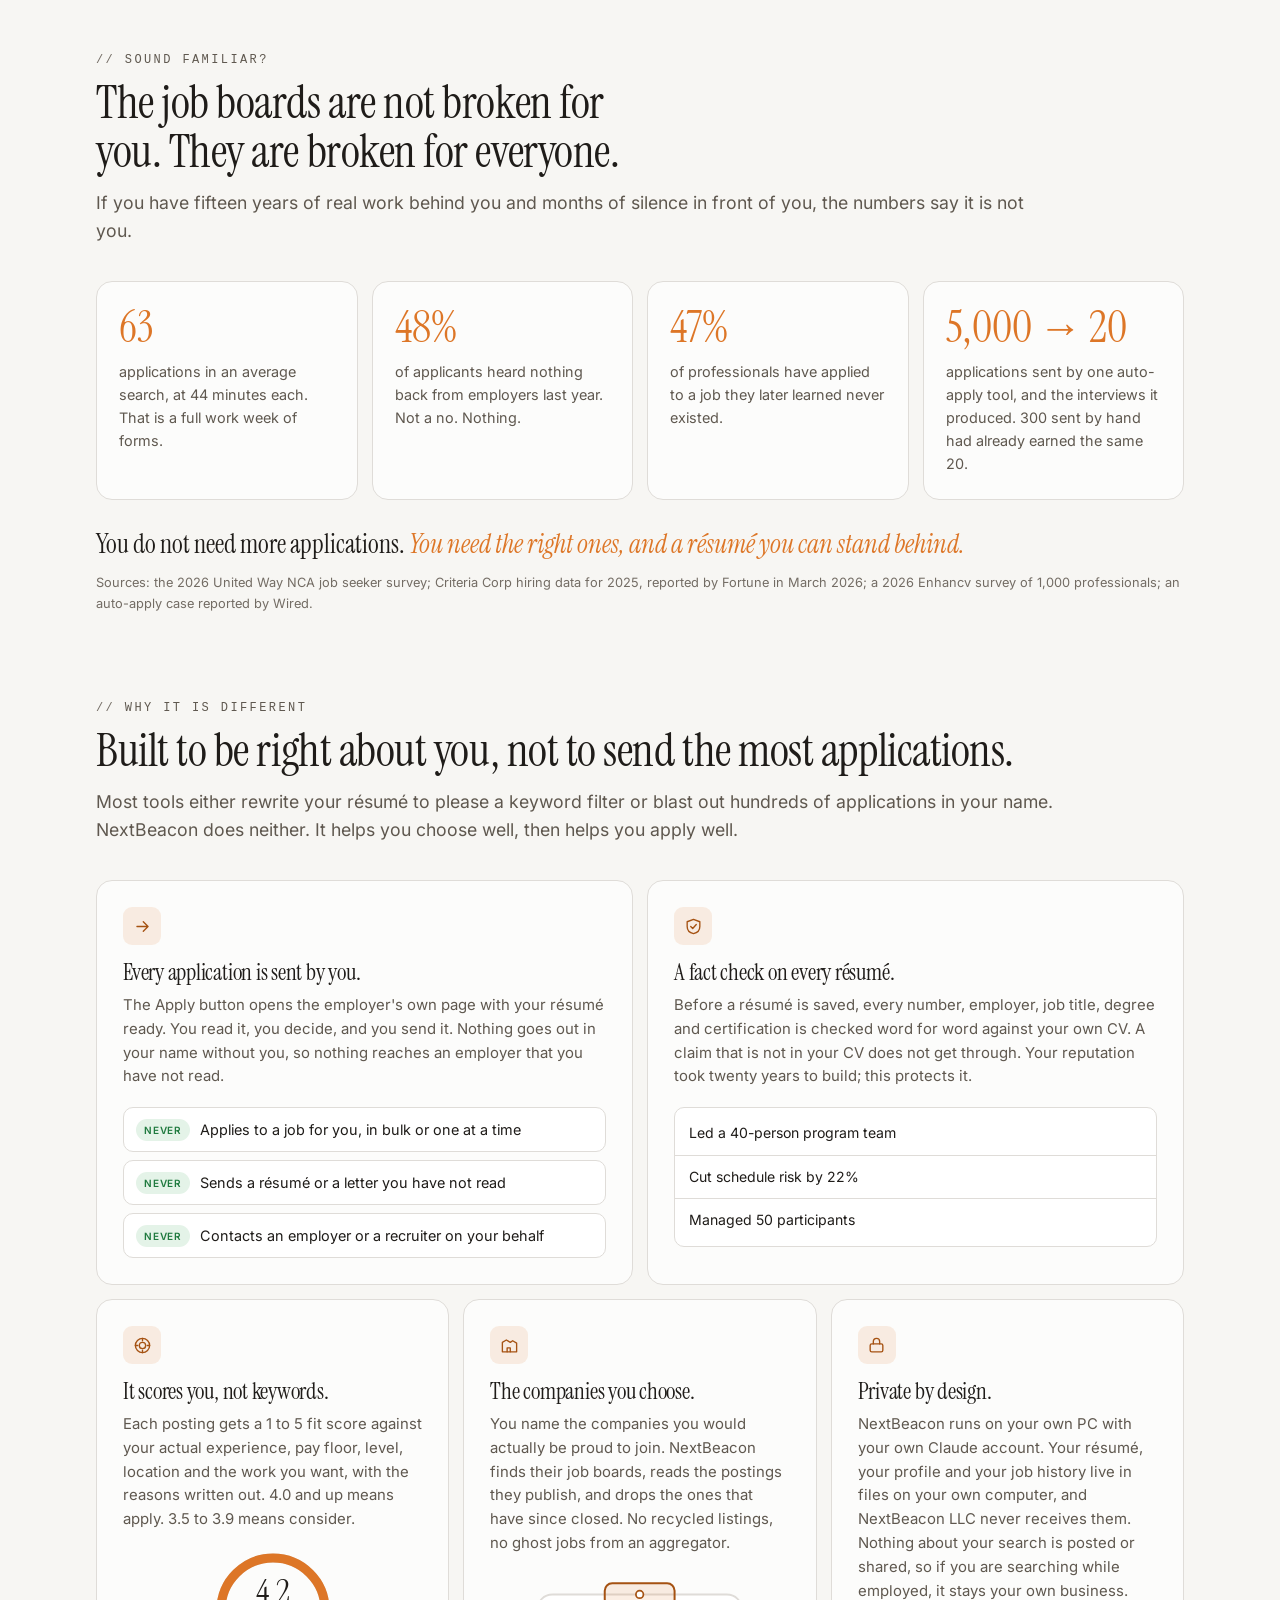
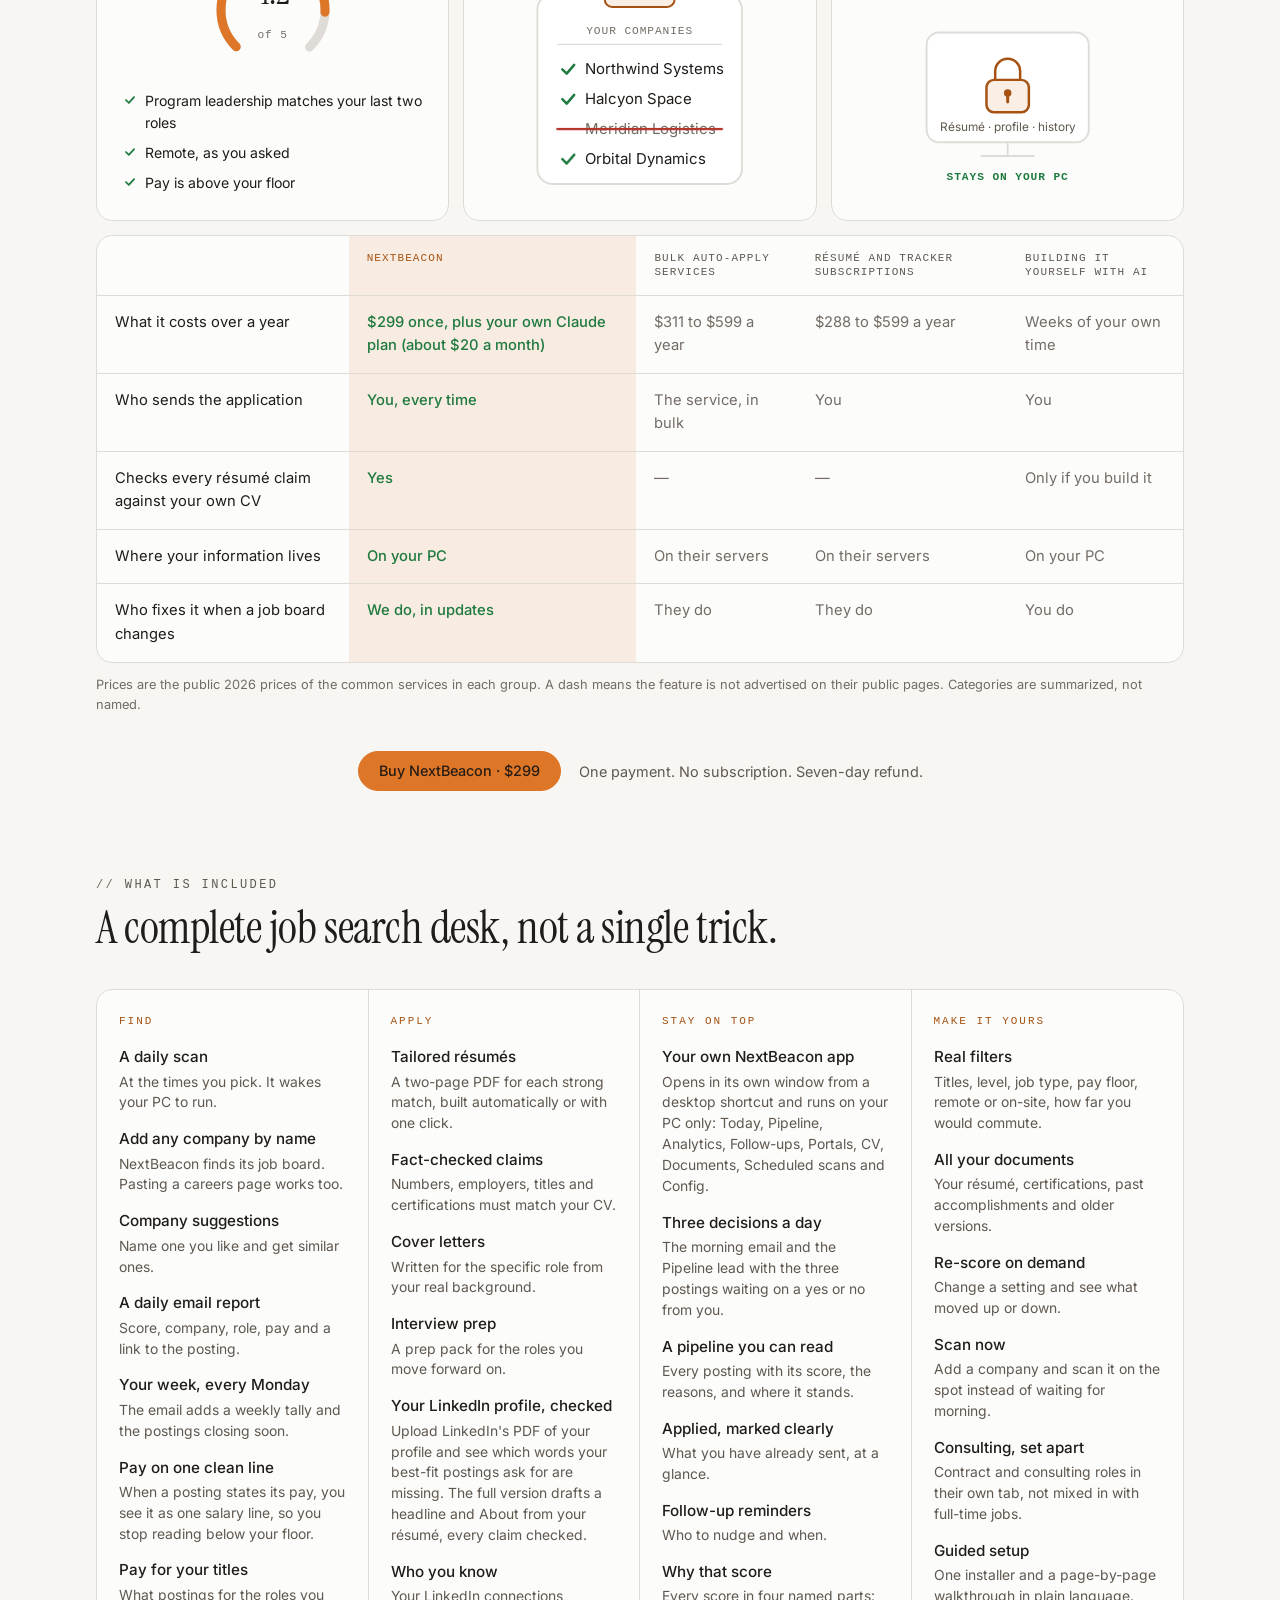
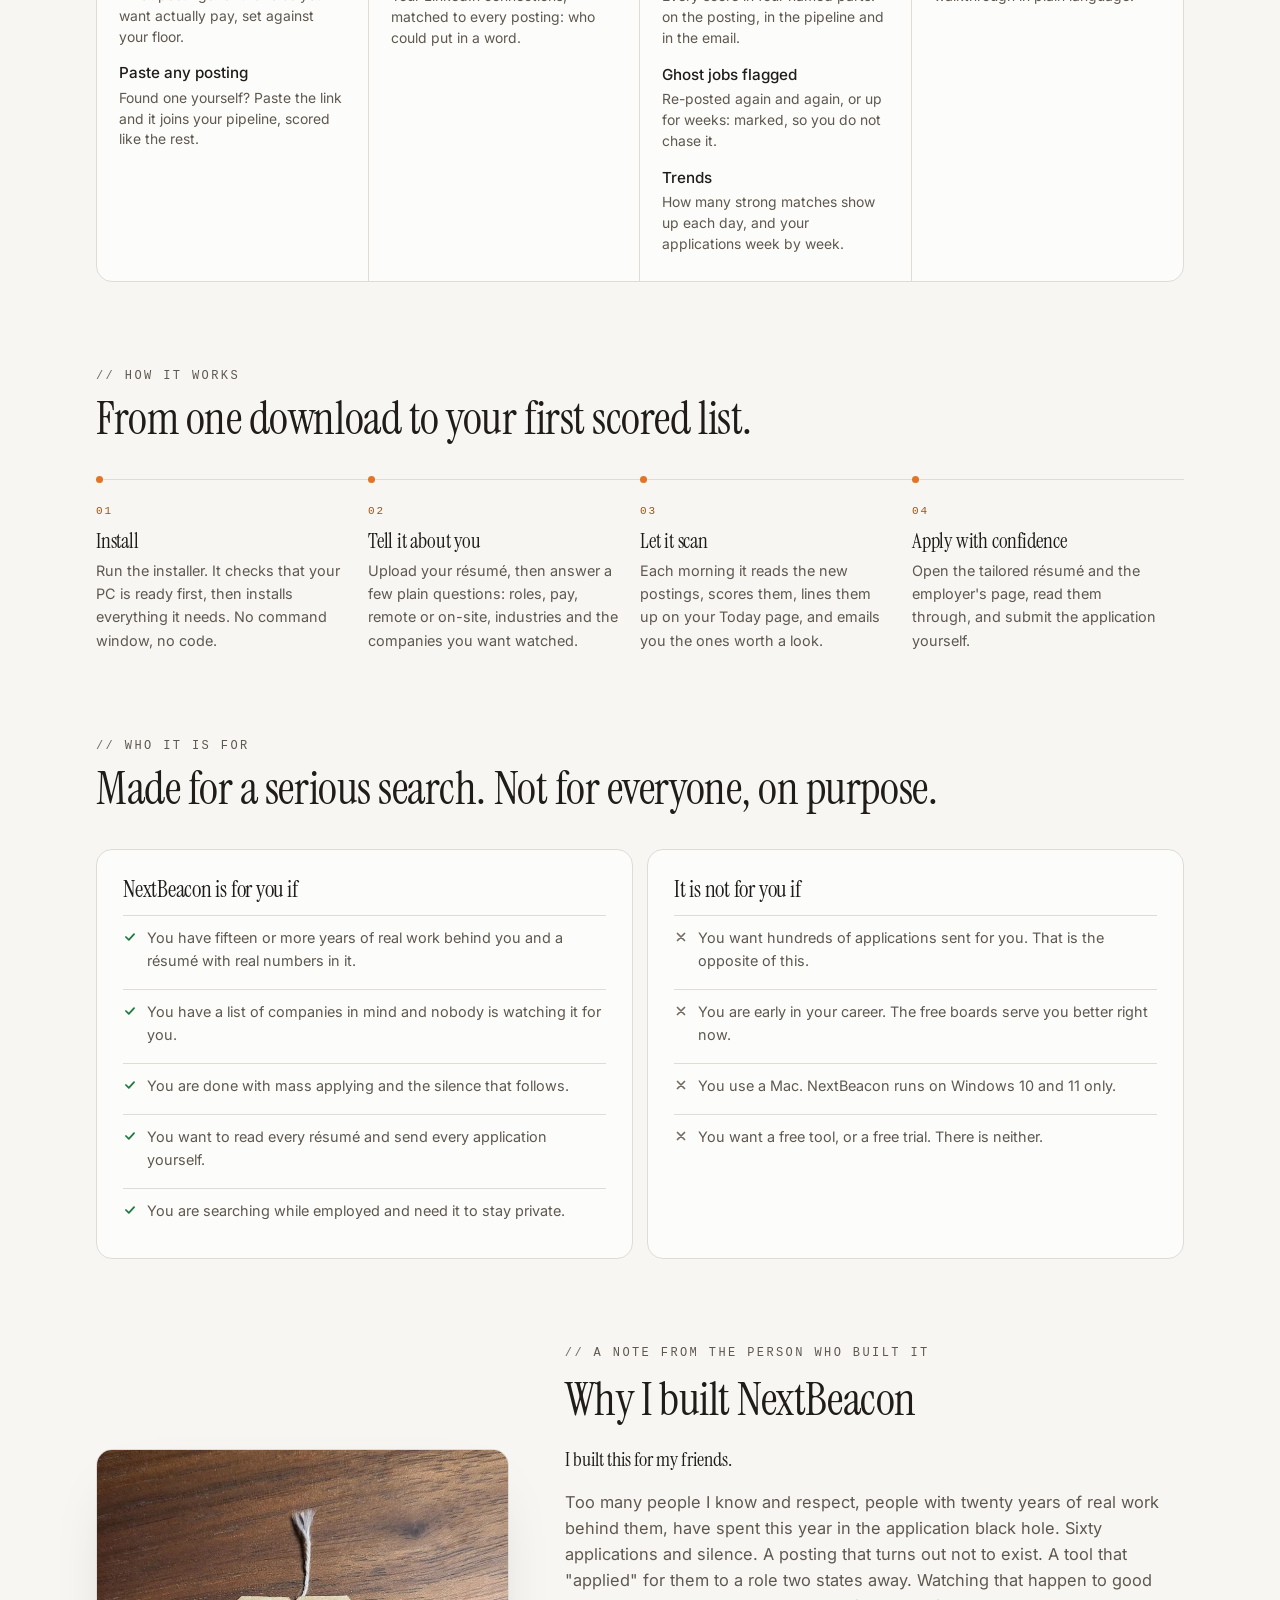
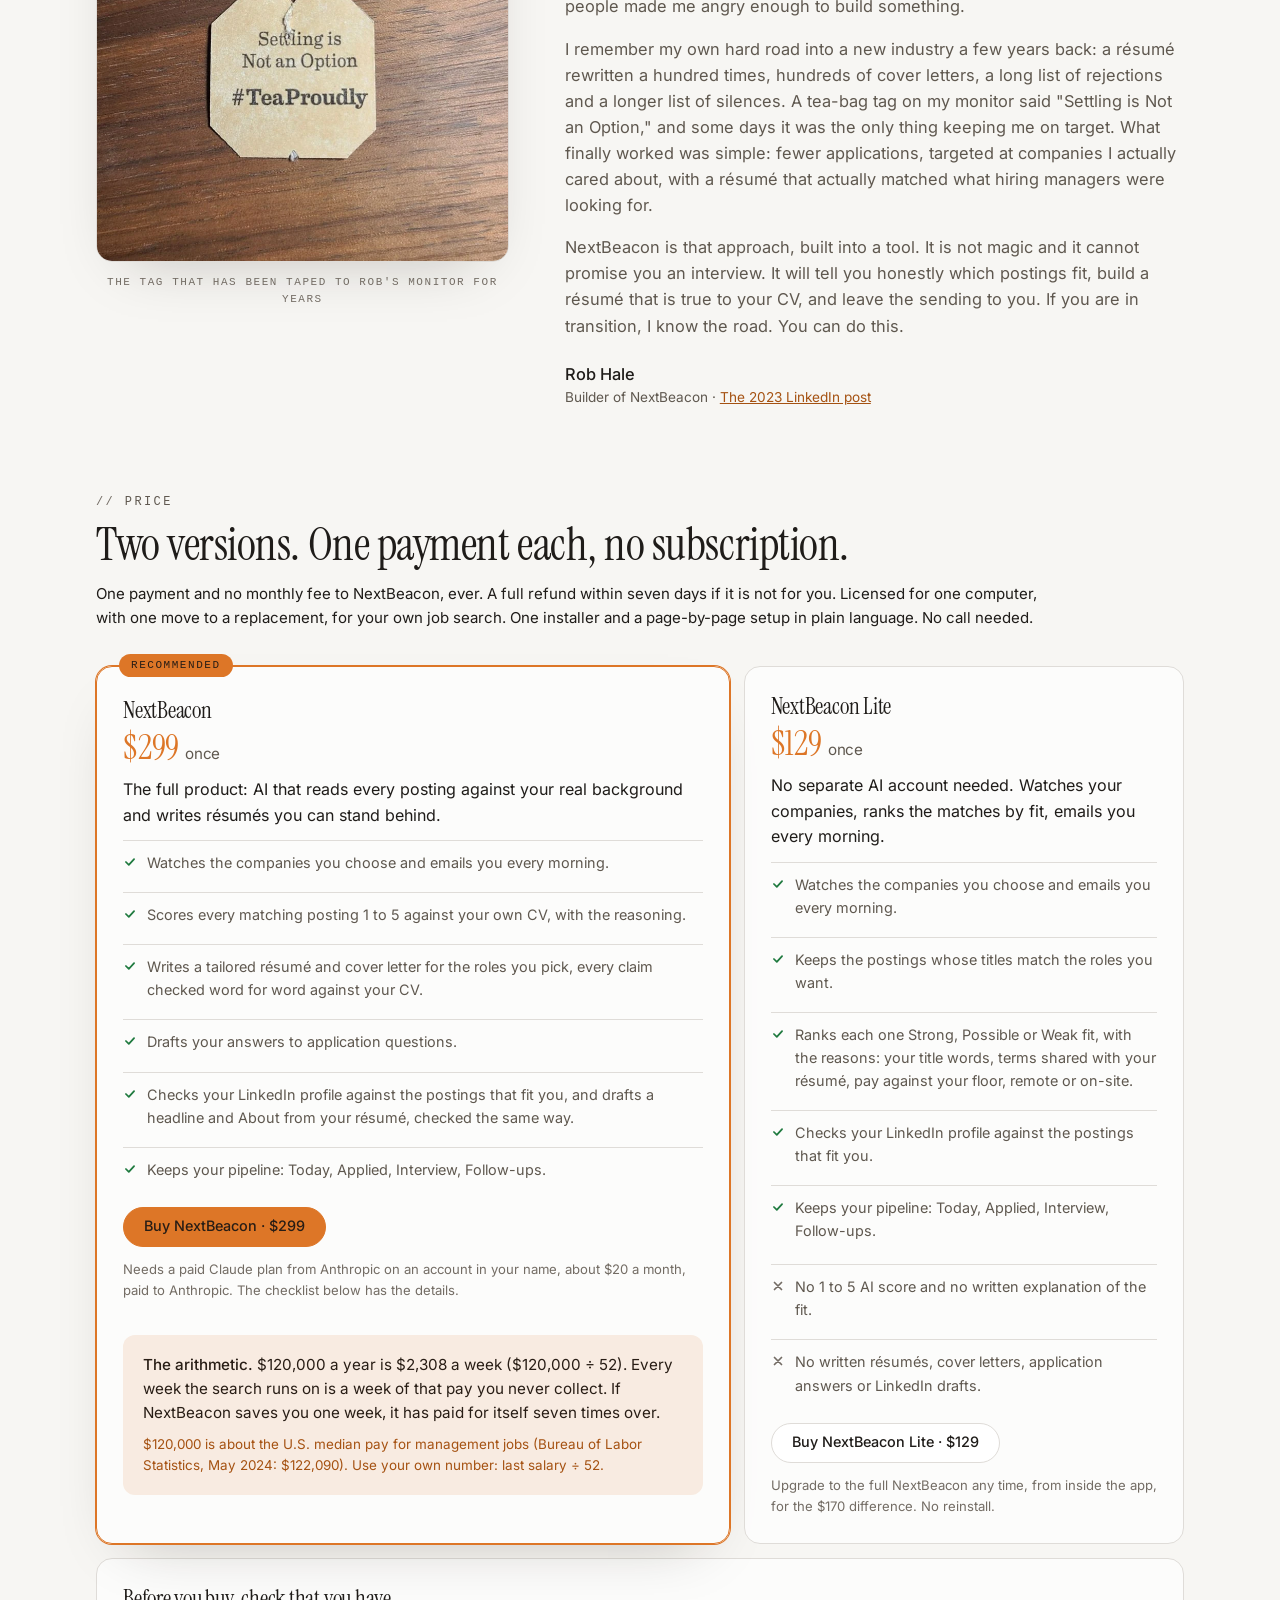
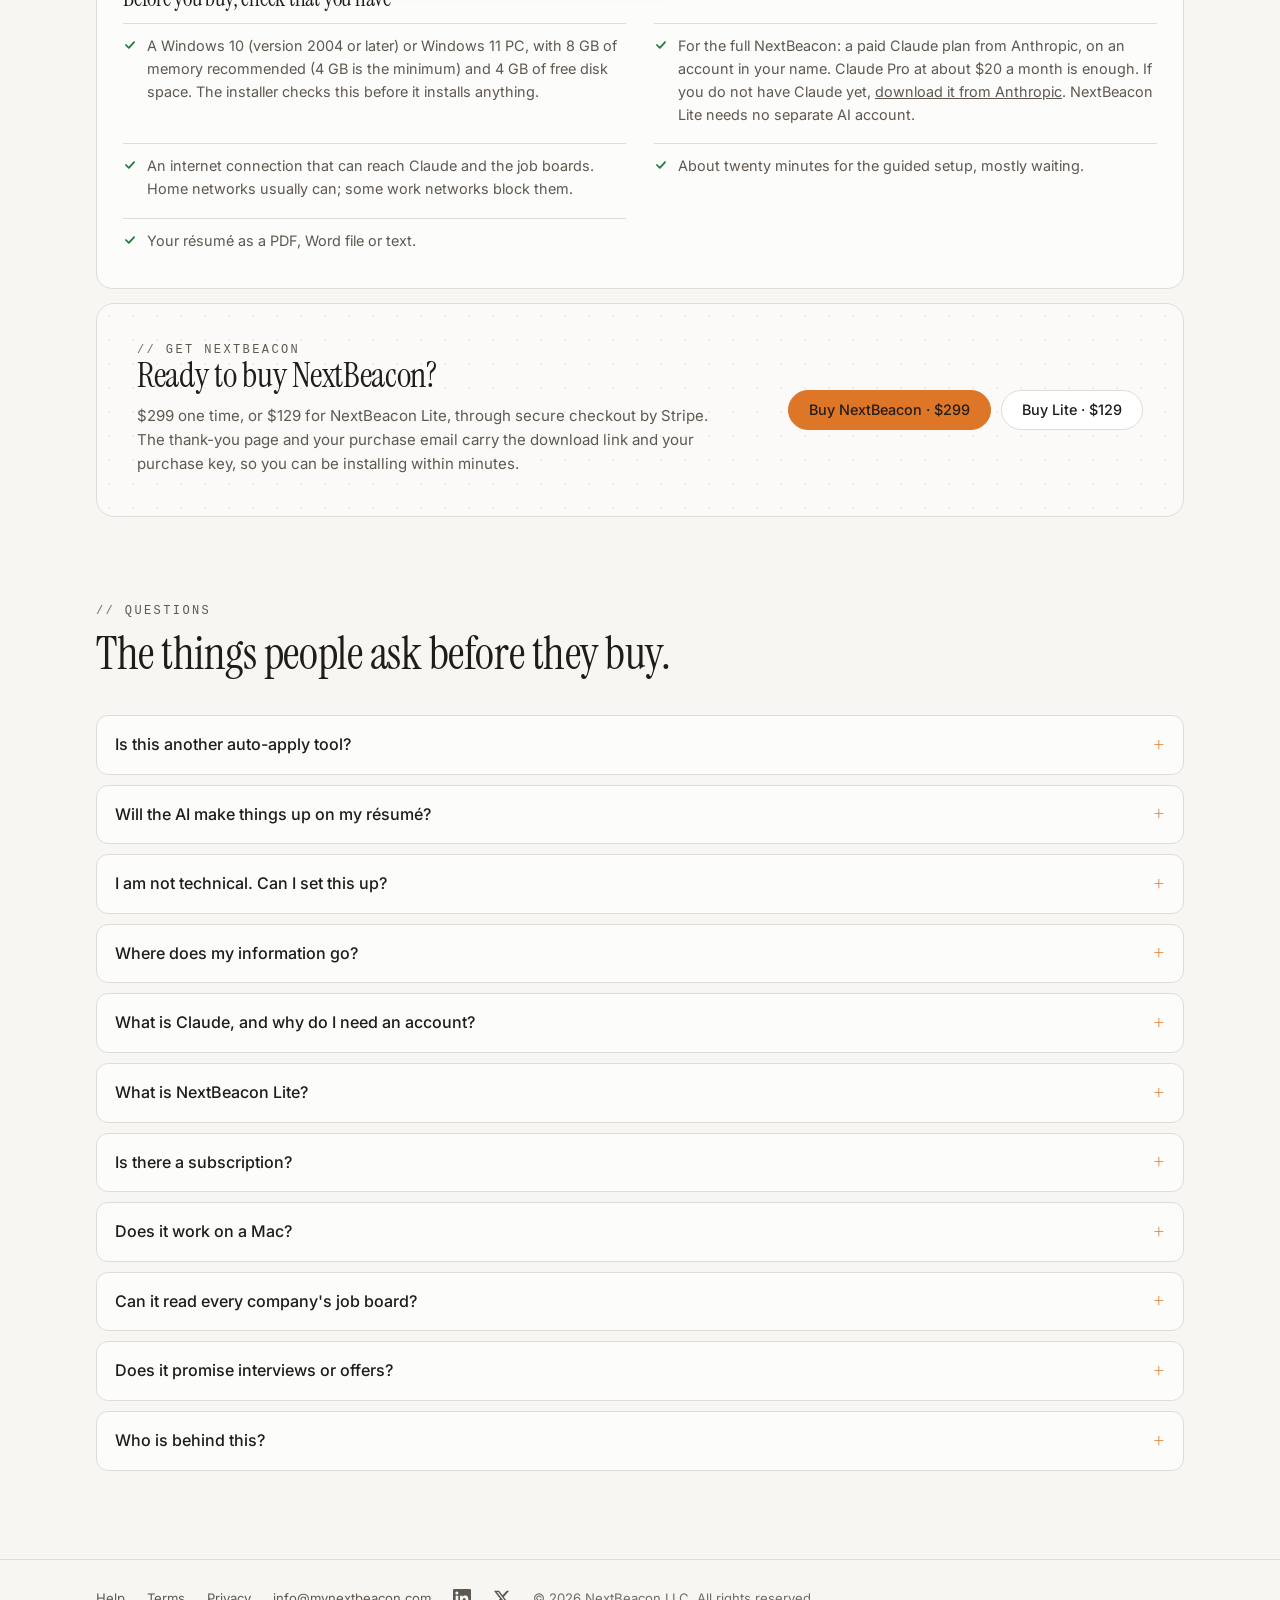
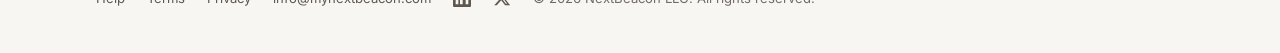
==== commit 261900a7: "Home page cards: a clipboard of named companies and a padlocked PC as pictures; the score dial cente" ====
--- a/index.html
+++ b/index.html
@@ -173,8 +173,8 @@
 .card p{color:var(--muted);font-size:.93rem}
 .ico{width:38px;height:38px;border-radius:9px;background:var(--brand-soft);display:grid;place-items:center}
 .ico svg{width:19px;height:19px;stroke:var(--brand-text);fill:none;stroke-width:1.7;stroke-linecap:round;stroke-linejoin:round}
-.gauge-box{display:flex;align-items:center;gap:22px;margin-top:18px;flex-wrap:wrap}
-.gauge{width:120px;height:120px;position:relative;flex:none}
+.gauge-box{display:flex;flex-direction:column;gap:20px;margin-top:18px}
+.gauge{width:120px;height:120px;position:relative;flex:none;align-self:center}
 .gauge svg{width:100%;height:100%}
 .gauge .trk{stroke:var(--border)}
 .gauge .val{stroke:var(--brand);stroke-dasharray:206 327;animation:fill 1.6s cubic-bezier(.2,.8,.2,1) both}
@@ -197,6 +197,25 @@
 .fc li.flag span:first-child{text-decoration:line-through;text-decoration-color:rgba(180,51,42,0);animation:strike 9s infinite 3.5s}
 @keyframes st{0%,5%{opacity:0;transform:translateX(6px)}12%,86%{opacity:1;transform:none}95%,100%{opacity:0}}
 @keyframes strike{0%,5%{text-decoration-color:rgba(180,51,42,0)}12%,86%{text-decoration-color:rgba(180,51,42,.9)}95%,100%{text-decoration-color:rgba(180,51,42,0)}}
+.card.pic{display:flex;flex-direction:column}
+.vizbox{flex:1;display:grid;place-items:center;padding-top:18px}
+.viz{display:block;width:100%;max-width:330px;height:auto}
+.viz text{font-family:var(--mono);font-size:9px;letter-spacing:.08em;text-transform:uppercase;text-anchor:middle;fill:var(--faint)}
+.viz .files{font-family:var(--sans);font-size:9.5px;letter-spacing:0;text-transform:none;fill:var(--muted)}
+.viz .t-ok{fill:var(--ok);font-weight:700}
+.viz .row{font-family:var(--sans);font-size:12px;letter-spacing:0;text-transform:none;text-anchor:start;fill:var(--fg)}
+.viz .row.gone{fill:var(--faint)}
+.viz .board{fill:var(--surface);stroke:var(--border);stroke-width:1.5}
+.viz .clip{fill:var(--brand-soft);stroke:var(--brand-text);stroke-width:1.6}
+.viz .hole{fill:var(--surface);stroke:var(--brand-text);stroke-width:1.4}
+.viz .rule{fill:none;stroke:var(--border);stroke-width:1}
+.viz .tick{fill:none;stroke:var(--ok);stroke-width:2;stroke-linecap:round;stroke-linejoin:round}
+.viz .strike{fill:none;stroke:#b4332a;stroke-width:1.8;stroke-linecap:round}
+.viz .pc{fill:var(--surface);stroke:var(--border);stroke-width:1.5}
+.viz .ln{fill:none;stroke:var(--border);stroke-width:1.5;stroke-linecap:round}
+.viz .lock-b{fill:var(--brand-soft);stroke:var(--brand-text);stroke-width:2}
+.viz .lock-s{fill:none;stroke:var(--brand-text);stroke-width:2;stroke-linecap:round}
+.viz .lock-k{fill:var(--brand-text)}
 .scan{position:absolute;left:0;right:0;top:0;height:2px;background:linear-gradient(90deg,transparent,var(--brand),transparent);opacity:0;animation:sweep 9s infinite}
 @keyframes sweep{0%{top:0;opacity:0}3%{opacity:1}50%{top:100%;opacity:1}55%,100%{top:100%;opacity:0}}
 
@@ -554,15 +573,29 @@
           <ul class="why"><li>Program leadership matches your last two roles</li><li>Remote, as you asked</li><li>Pay is above your floor</li></ul>
         </div>
       </article>
-      <article class="card">
+      <article class="card pic">
         <div class="ico"><svg viewBox="0 0 24 24"><path d="M3 20V8l5-3 5 3 3-2 5 3v11z"/><path d="M9 20v-5h4v5"/></svg></div>
         <h3>The companies you choose.</h3>
         <p>You name the companies you would actually be proud to join. NextBeacon finds their job boards, reads the postings they publish, and drops the ones that have since closed. No recycled listings, no ghost jobs from an aggregator.</p>
+        <div class="vizbox"><svg class="viz" viewBox="30 0 240 172" role="img" aria-label="A clipboard listing your companies: Northwind Systems, Halcyon Space and Orbital Dynamics, with Meridian Logistics crossed out.">
+          <rect class="board" x="68" y="14" width="164" height="152" rx="12"/><rect class="clip" x="122" y="5" width="56" height="19" rx="6"/><circle class="hole" cx="150" cy="14" r="3"/>
+          <text x="150" y="46">Your companies</text><path class="rule" d="M84 54H216"/>
+          <path class="tick" d="M88 74l3.5 3.5 6-7"/><text class="row" x="106" y="78">Northwind Systems</text>
+          <path class="tick" d="M88 98l3.5 3.5 6-7"/><text class="row" x="106" y="102">Halcyon Space</text>
+          <text class="row gone" x="106" y="126">Meridian Logistics</text><path class="strike" d="M84 122H216"/>
+          <path class="tick" d="M88 146l3.5 3.5 6-7"/><text class="row" x="106" y="150">Orbital Dynamics</text>
+        </svg></div>
       </article>
-      <article class="card">
+      <article class="card pic">
         <div class="ico"><svg viewBox="0 0 24 24"><rect x="4" y="10" width="16" height="10" rx="2"/><path d="M8 10V7a4 4 0 018 0v3"/></svg></div>
         <h3>Private by design.</h3>
         <p>NextBeacon runs on your own PC with your own Claude account. Your résumé, your profile and your job history live in files on your own computer, and NextBeacon LLC never receives them. Nothing about your search is posted or shared, so if you are searching while employed, it stays your own business.</p>
+        <div class="vizbox"><svg class="viz" viewBox="30 0 240 132" role="img" aria-label="A PC with a padlock on its screen: your résumé, profile and job history stay on your PC.">
+          <rect class="pc" x="85" y="6" width="130" height="88" rx="10"/><path class="ln" d="M150 94v10M129 105h42"/>
+          <path class="lock-s" d="M140 44v-7a10 10 0 0120 0v7"/><rect class="lock-b" x="133" y="44" width="34" height="26" rx="6"/><circle class="lock-k" cx="150" cy="54.5" r="3"/><rect class="lock-k" x="148.8" y="55" width="2.4" height="8" rx="1.2"/>
+          <text class="files" x="150" y="85">Résumé · profile · history</text>
+          <text class="t-ok" x="150" y="124">Stays on your PC</text>
+        </svg></div>
       </article>
     </div>
     <div class="tw">
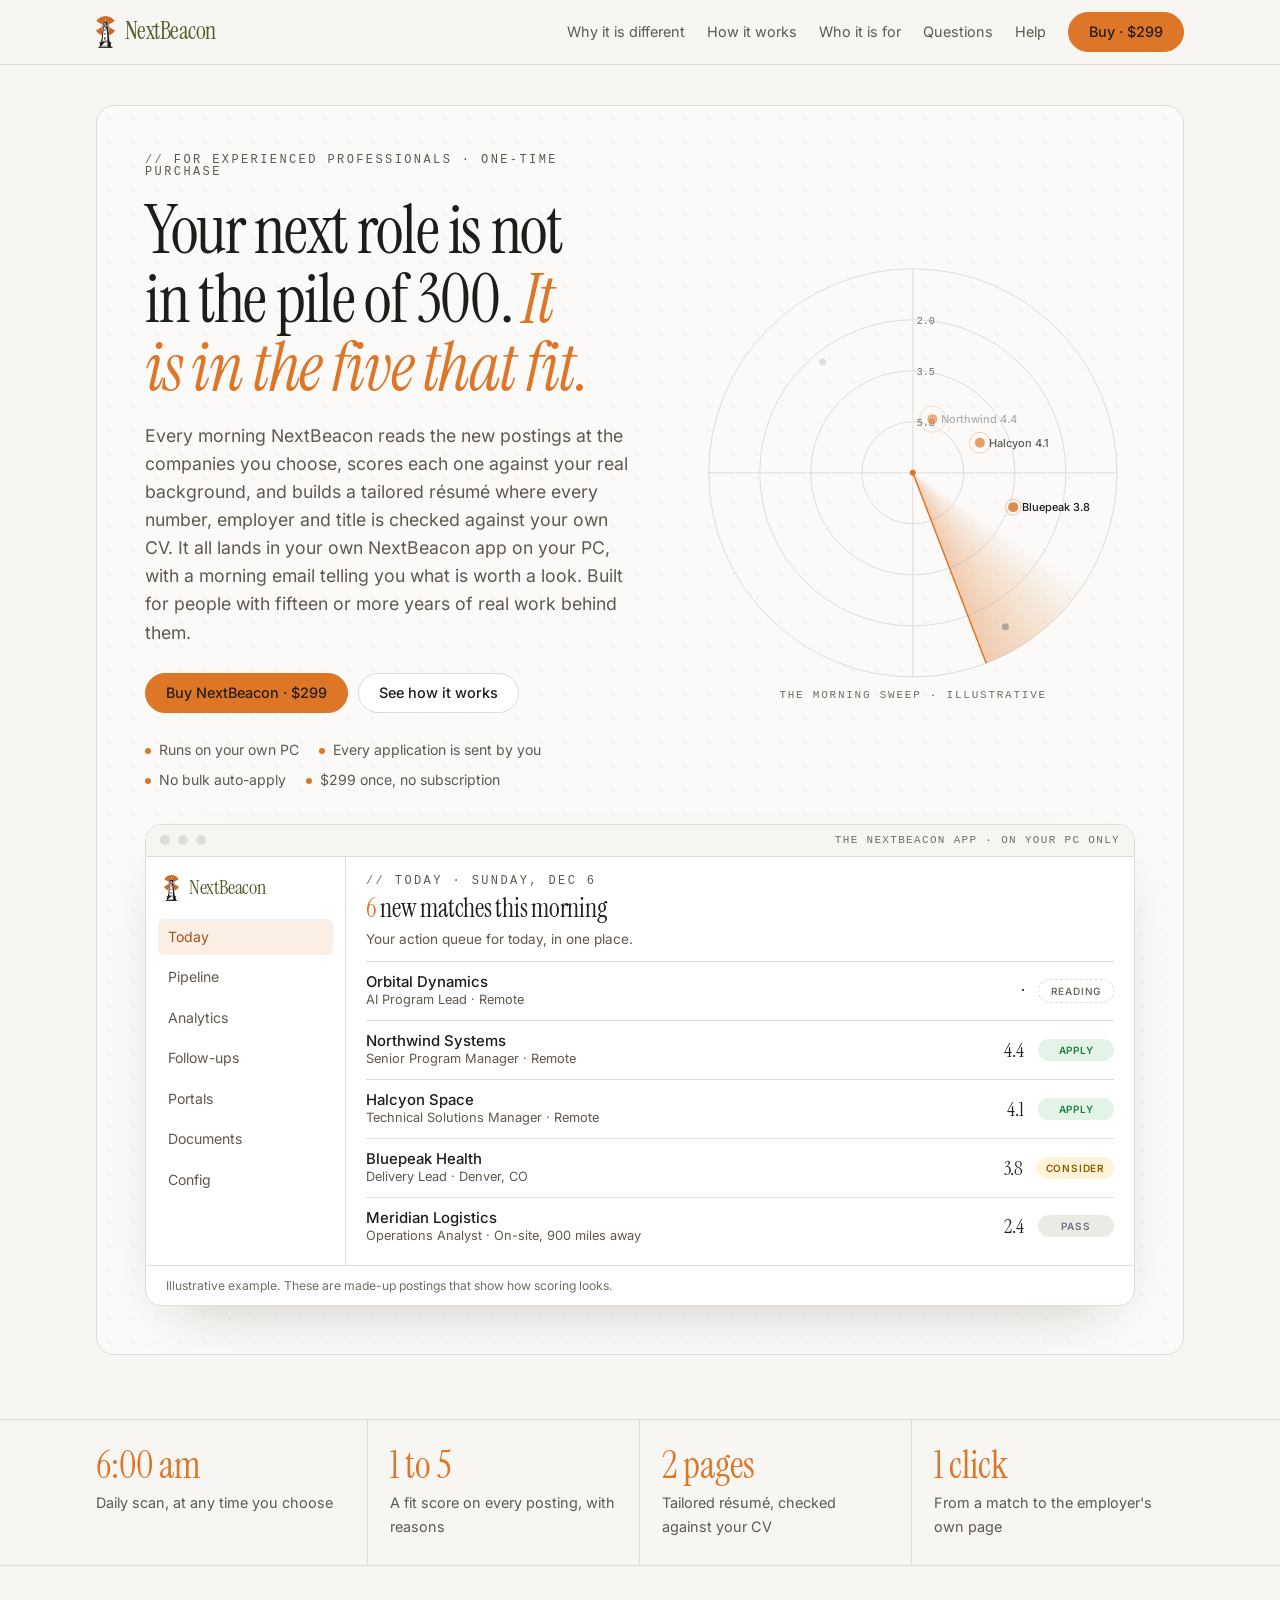
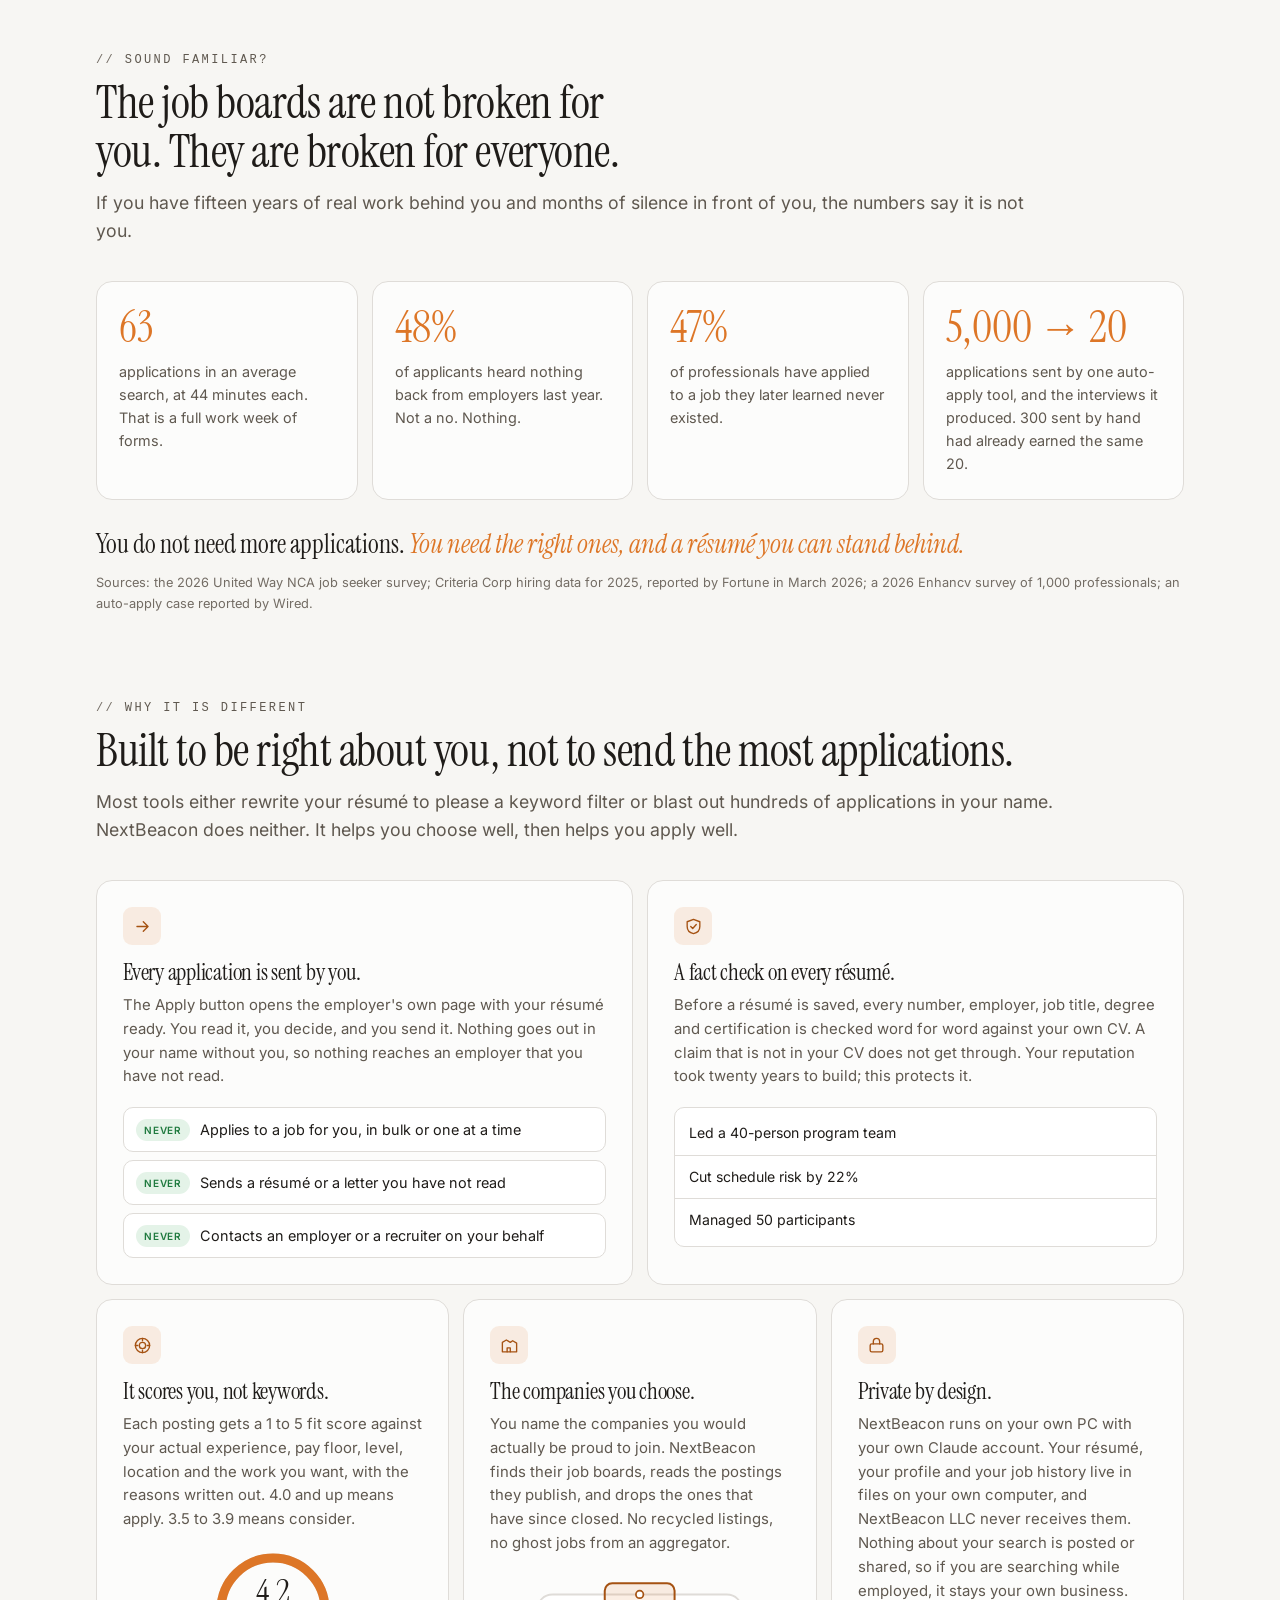
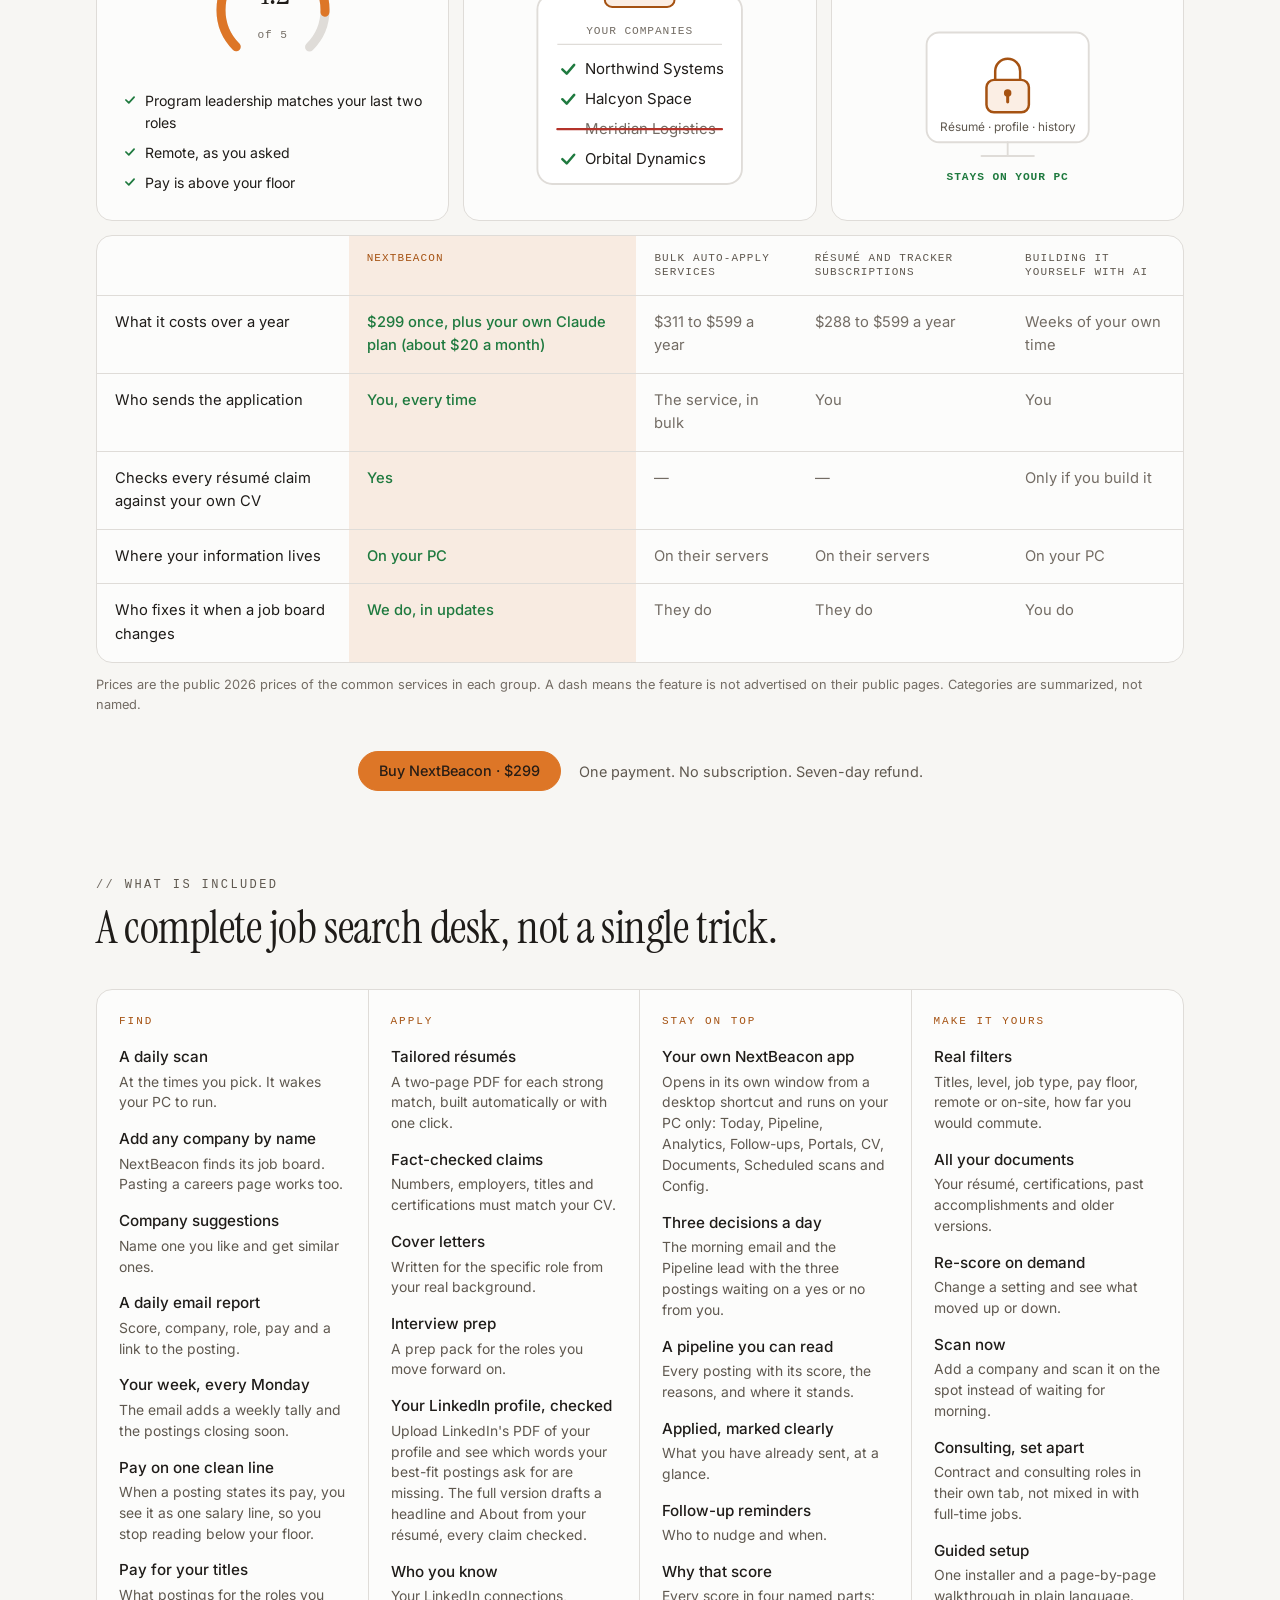
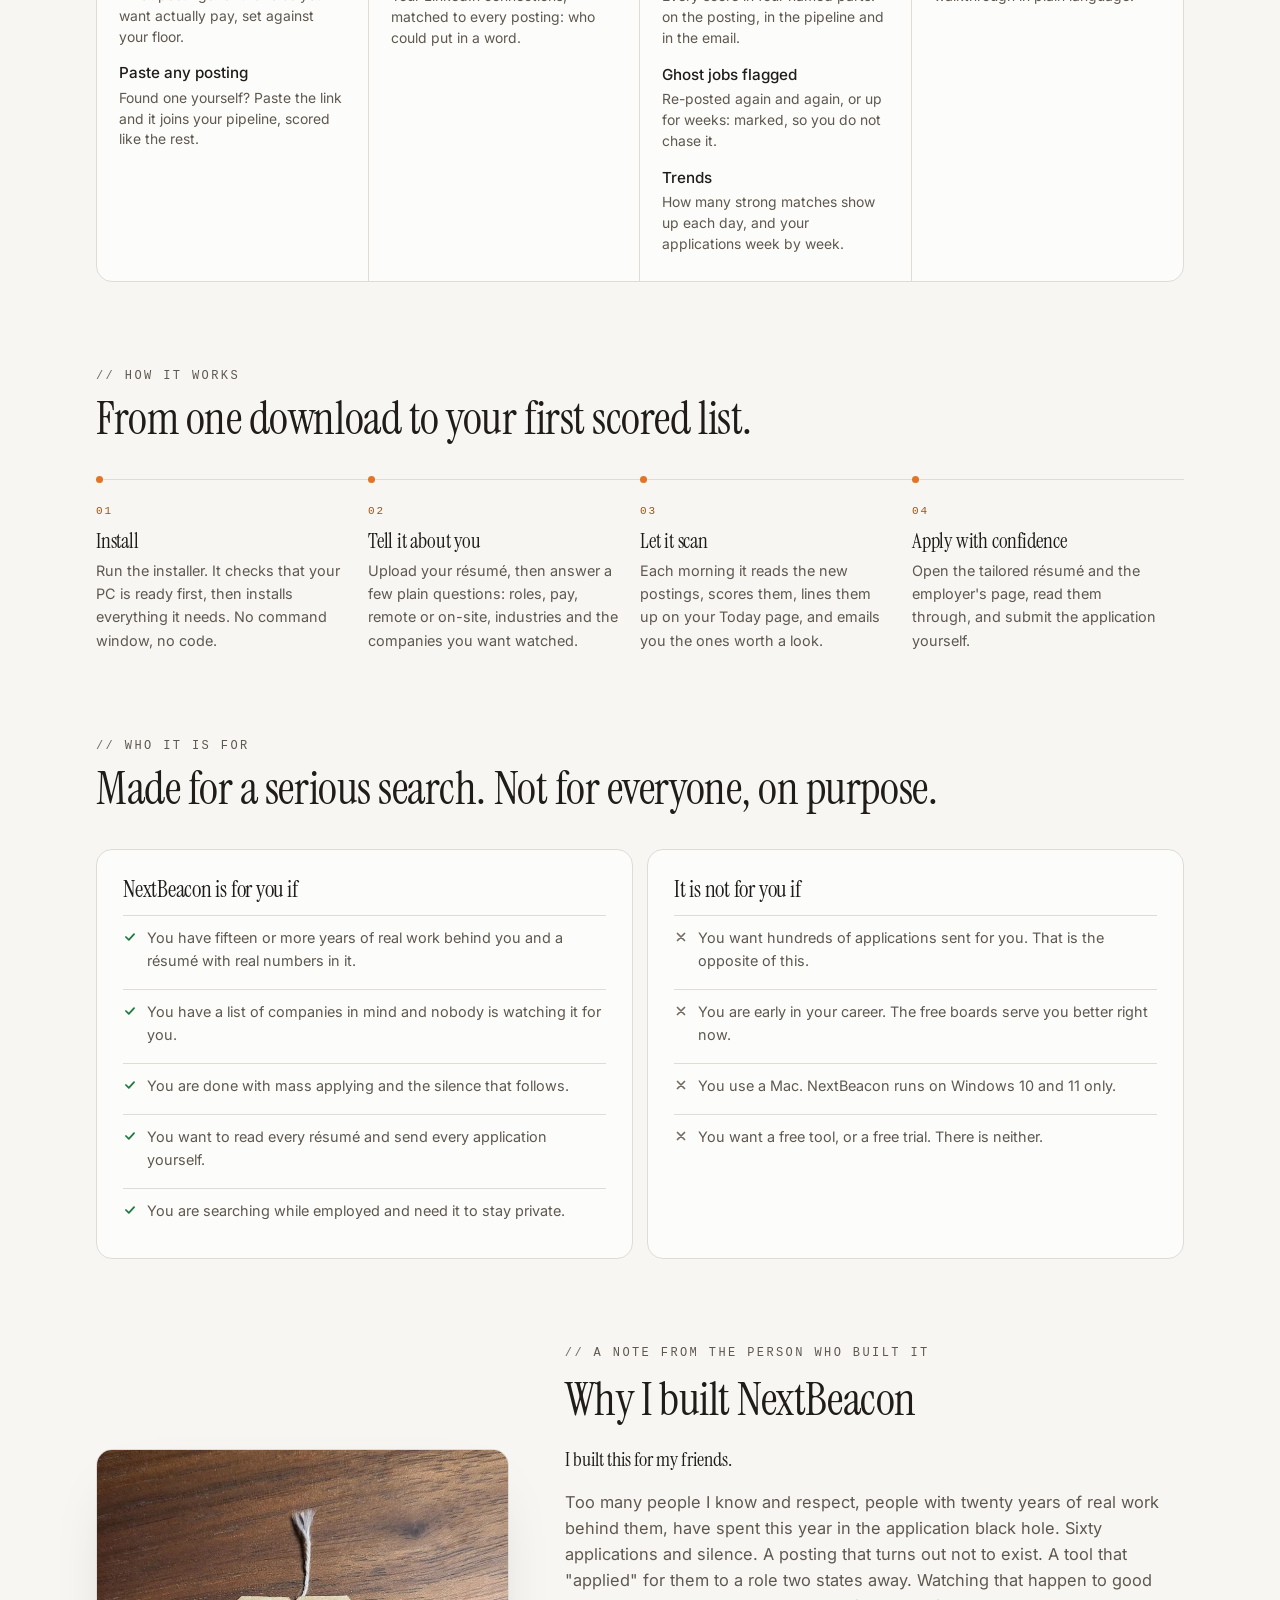
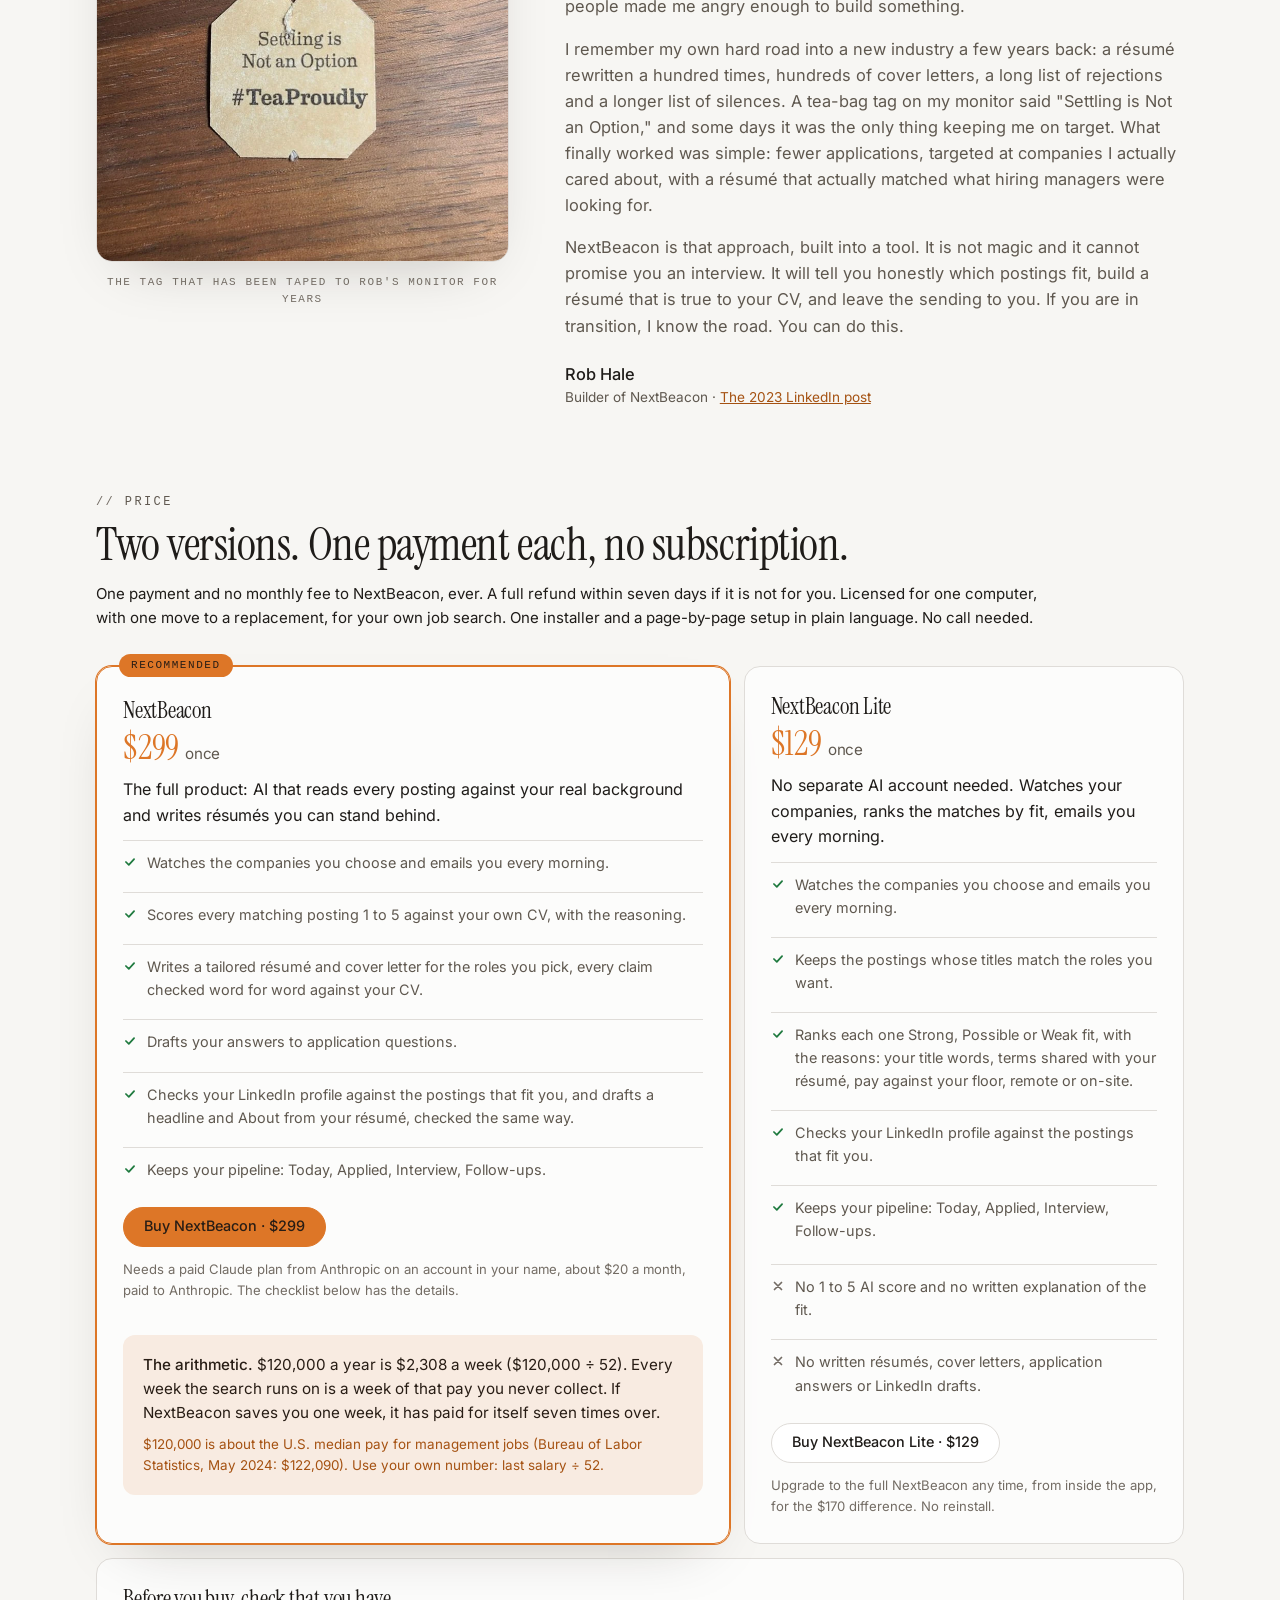
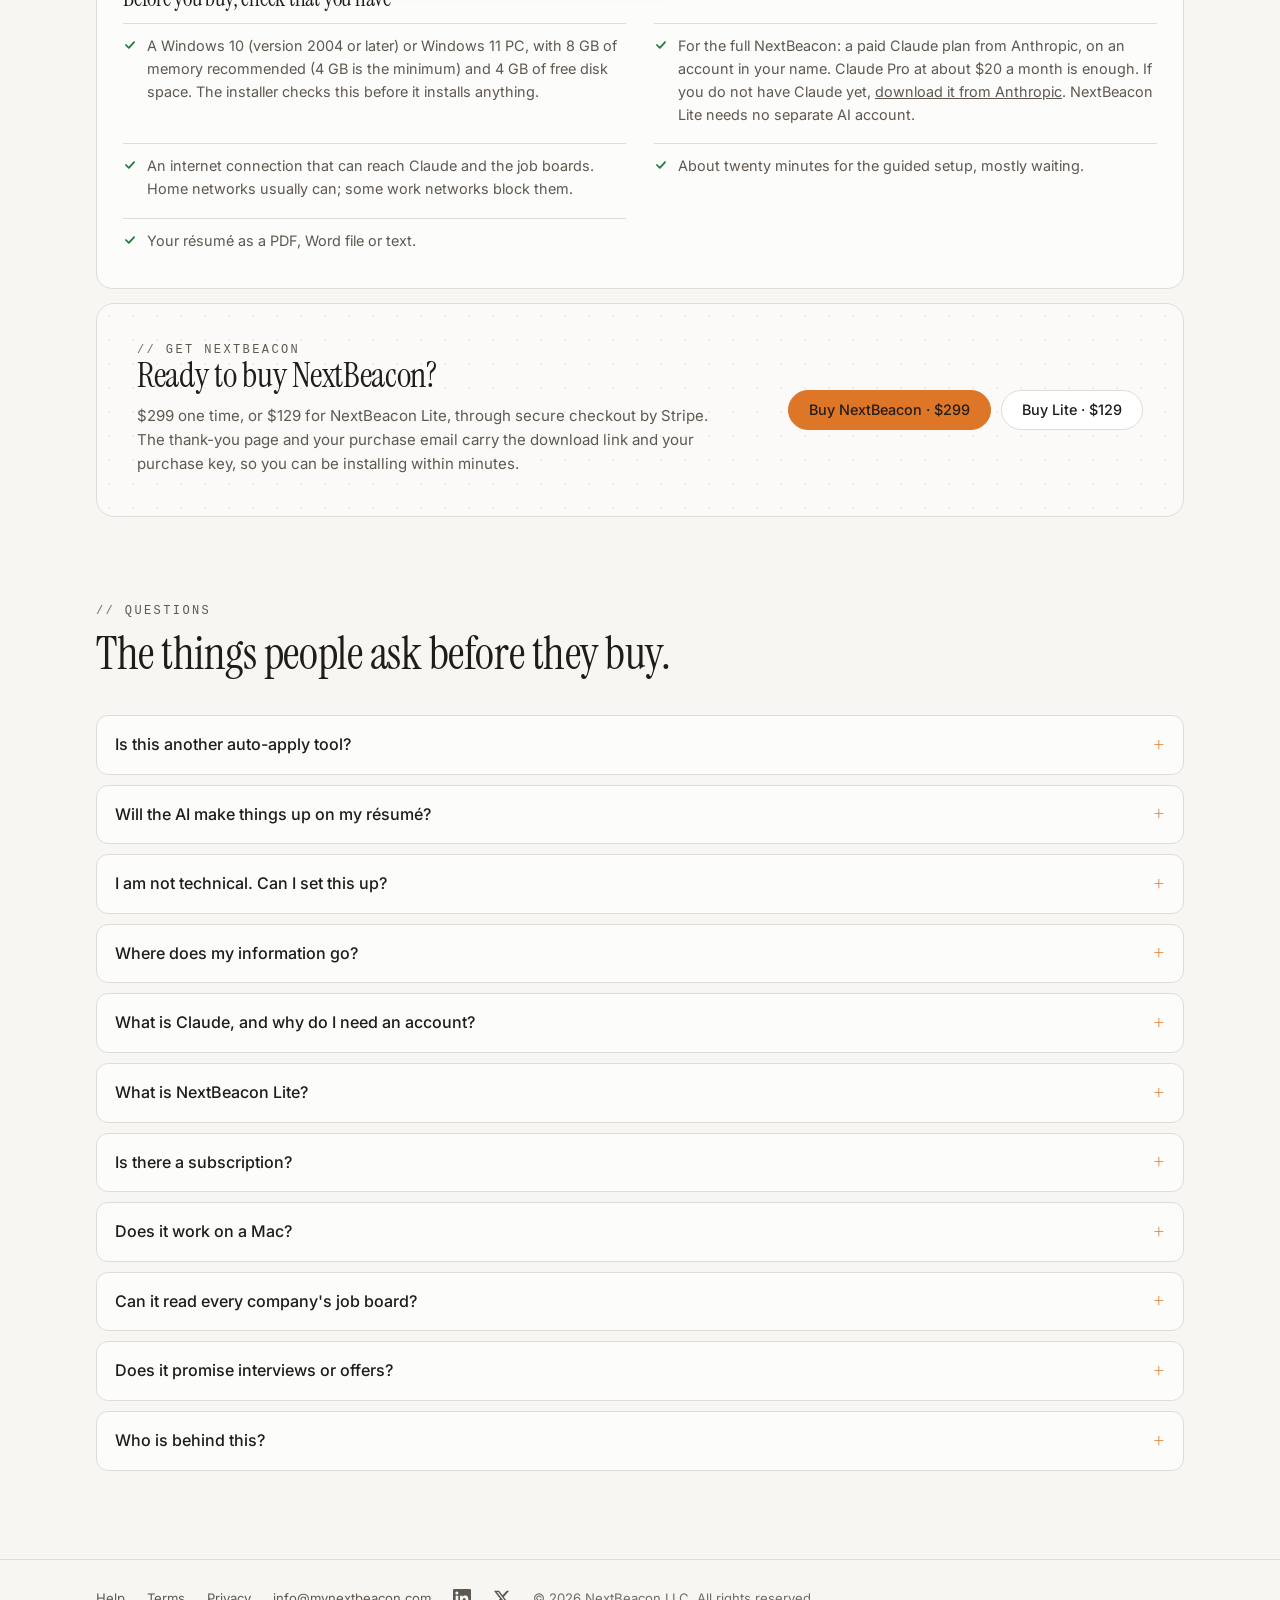
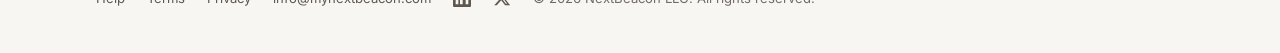
==== commit 4ff46891: "Clipboard names: their own style name, so they no longer pick up the sample app rows' fade-in Co-Aut" ====
--- a/index.html
+++ b/index.html
@@ -203,8 +203,8 @@
 .viz text{font-family:var(--mono);font-size:9px;letter-spacing:.08em;text-transform:uppercase;text-anchor:middle;fill:var(--faint)}
 .viz .files{font-family:var(--sans);font-size:9.5px;letter-spacing:0;text-transform:none;fill:var(--muted)}
 .viz .t-ok{fill:var(--ok);font-weight:700}
-.viz .row{font-family:var(--sans);font-size:12px;letter-spacing:0;text-transform:none;text-anchor:start;fill:var(--fg)}
-.viz .row.gone{fill:var(--faint)}
+.viz .nm{font-family:var(--sans);font-size:12px;letter-spacing:0;text-transform:none;text-anchor:start;fill:var(--fg)}
+.viz .nm.gone{fill:var(--faint)}
 .viz .board{fill:var(--surface);stroke:var(--border);stroke-width:1.5}
 .viz .clip{fill:var(--brand-soft);stroke:var(--brand-text);stroke-width:1.6}
 .viz .hole{fill:var(--surface);stroke:var(--brand-text);stroke-width:1.4}
@@ -580,10 +580,10 @@
         <div class="vizbox"><svg class="viz" viewBox="30 0 240 172" role="img" aria-label="A clipboard listing your companies: Northwind Systems, Halcyon Space and Orbital Dynamics, with Meridian Logistics crossed out.">
           <rect class="board" x="68" y="14" width="164" height="152" rx="12"/><rect class="clip" x="122" y="5" width="56" height="19" rx="6"/><circle class="hole" cx="150" cy="14" r="3"/>
           <text x="150" y="46">Your companies</text><path class="rule" d="M84 54H216"/>
-          <path class="tick" d="M88 74l3.5 3.5 6-7"/><text class="row" x="106" y="78">Northwind Systems</text>
-          <path class="tick" d="M88 98l3.5 3.5 6-7"/><text class="row" x="106" y="102">Halcyon Space</text>
-          <text class="row gone" x="106" y="126">Meridian Logistics</text><path class="strike" d="M84 122H216"/>
-          <path class="tick" d="M88 146l3.5 3.5 6-7"/><text class="row" x="106" y="150">Orbital Dynamics</text>
+          <path class="tick" d="M88 74l3.5 3.5 6-7"/><text class="nm" x="106" y="78">Northwind Systems</text>
+          <path class="tick" d="M88 98l3.5 3.5 6-7"/><text class="nm" x="106" y="102">Halcyon Space</text>
+          <text class="nm gone" x="106" y="126">Meridian Logistics</text><path class="strike" d="M84 122H216"/>
+          <path class="tick" d="M88 146l3.5 3.5 6-7"/><text class="nm" x="106" y="150">Orbital Dynamics</text>
         </svg></div>
       </article>
       <article class="card pic">
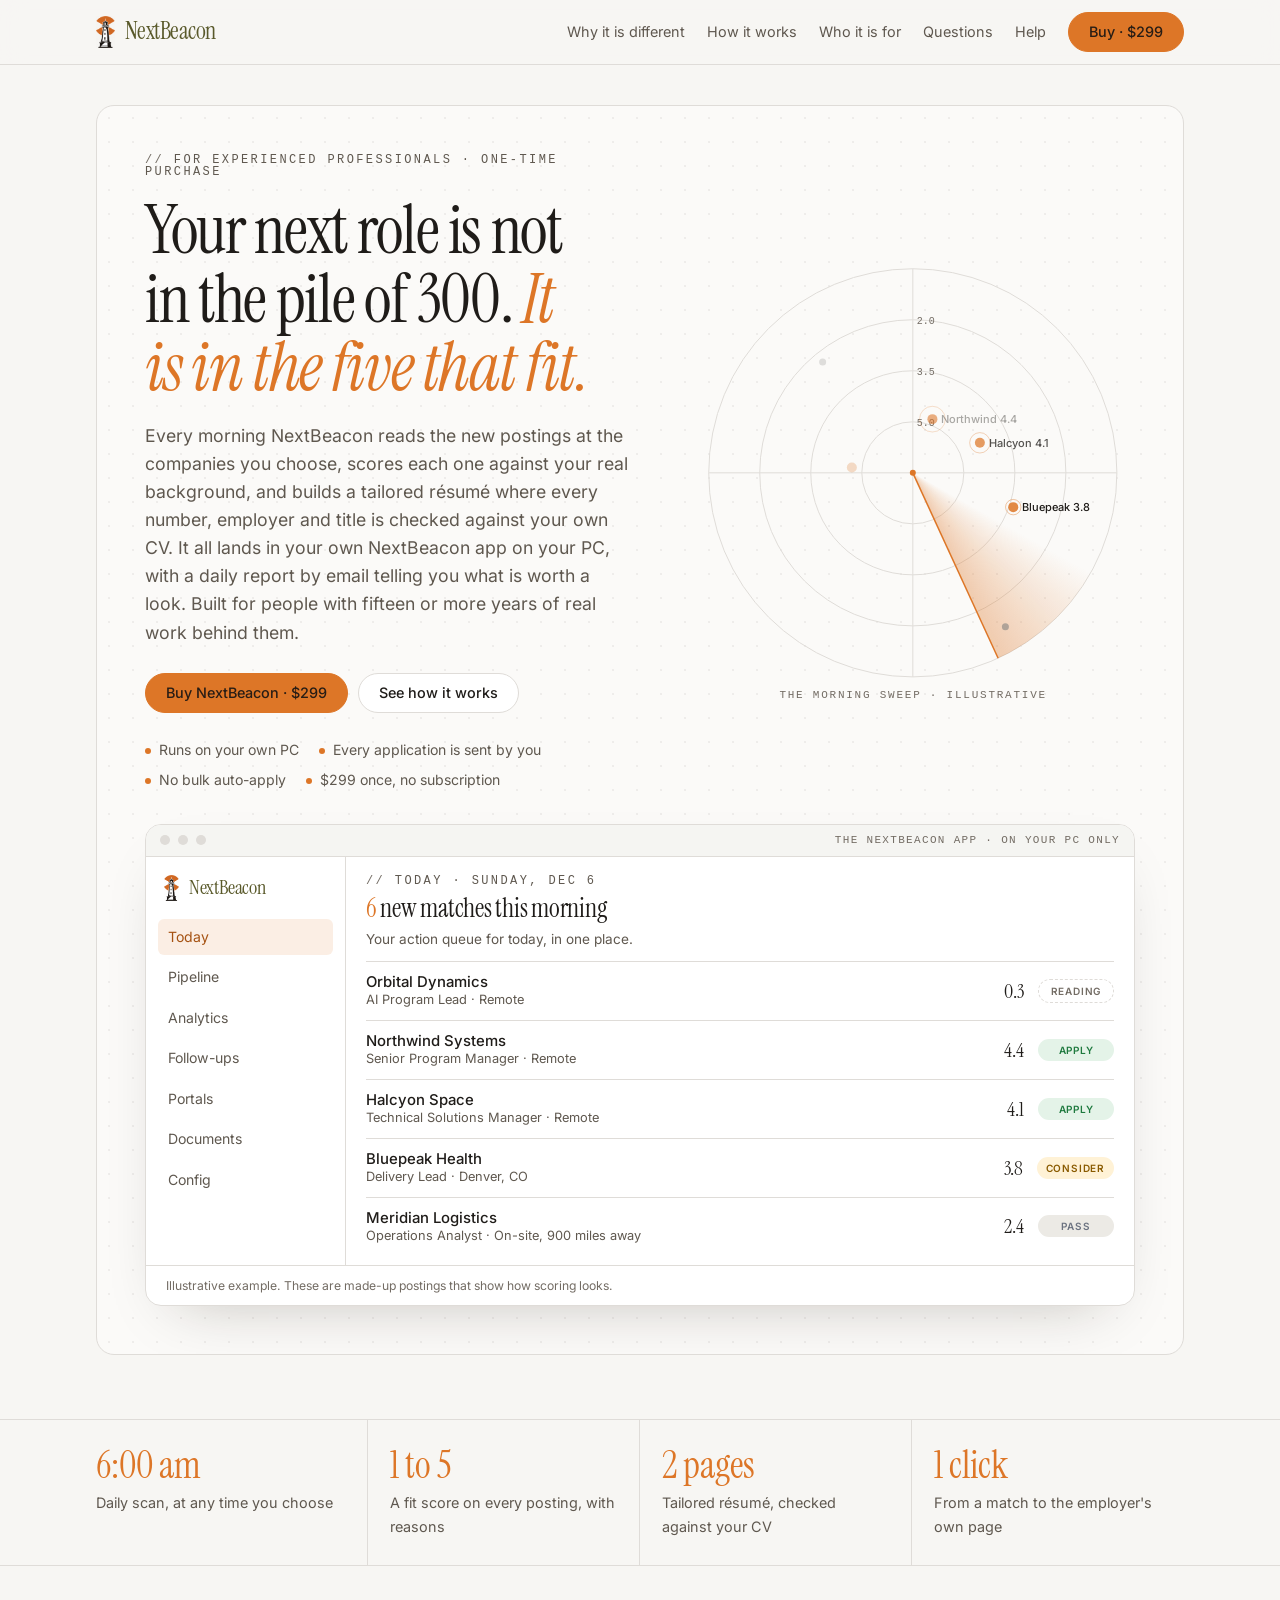
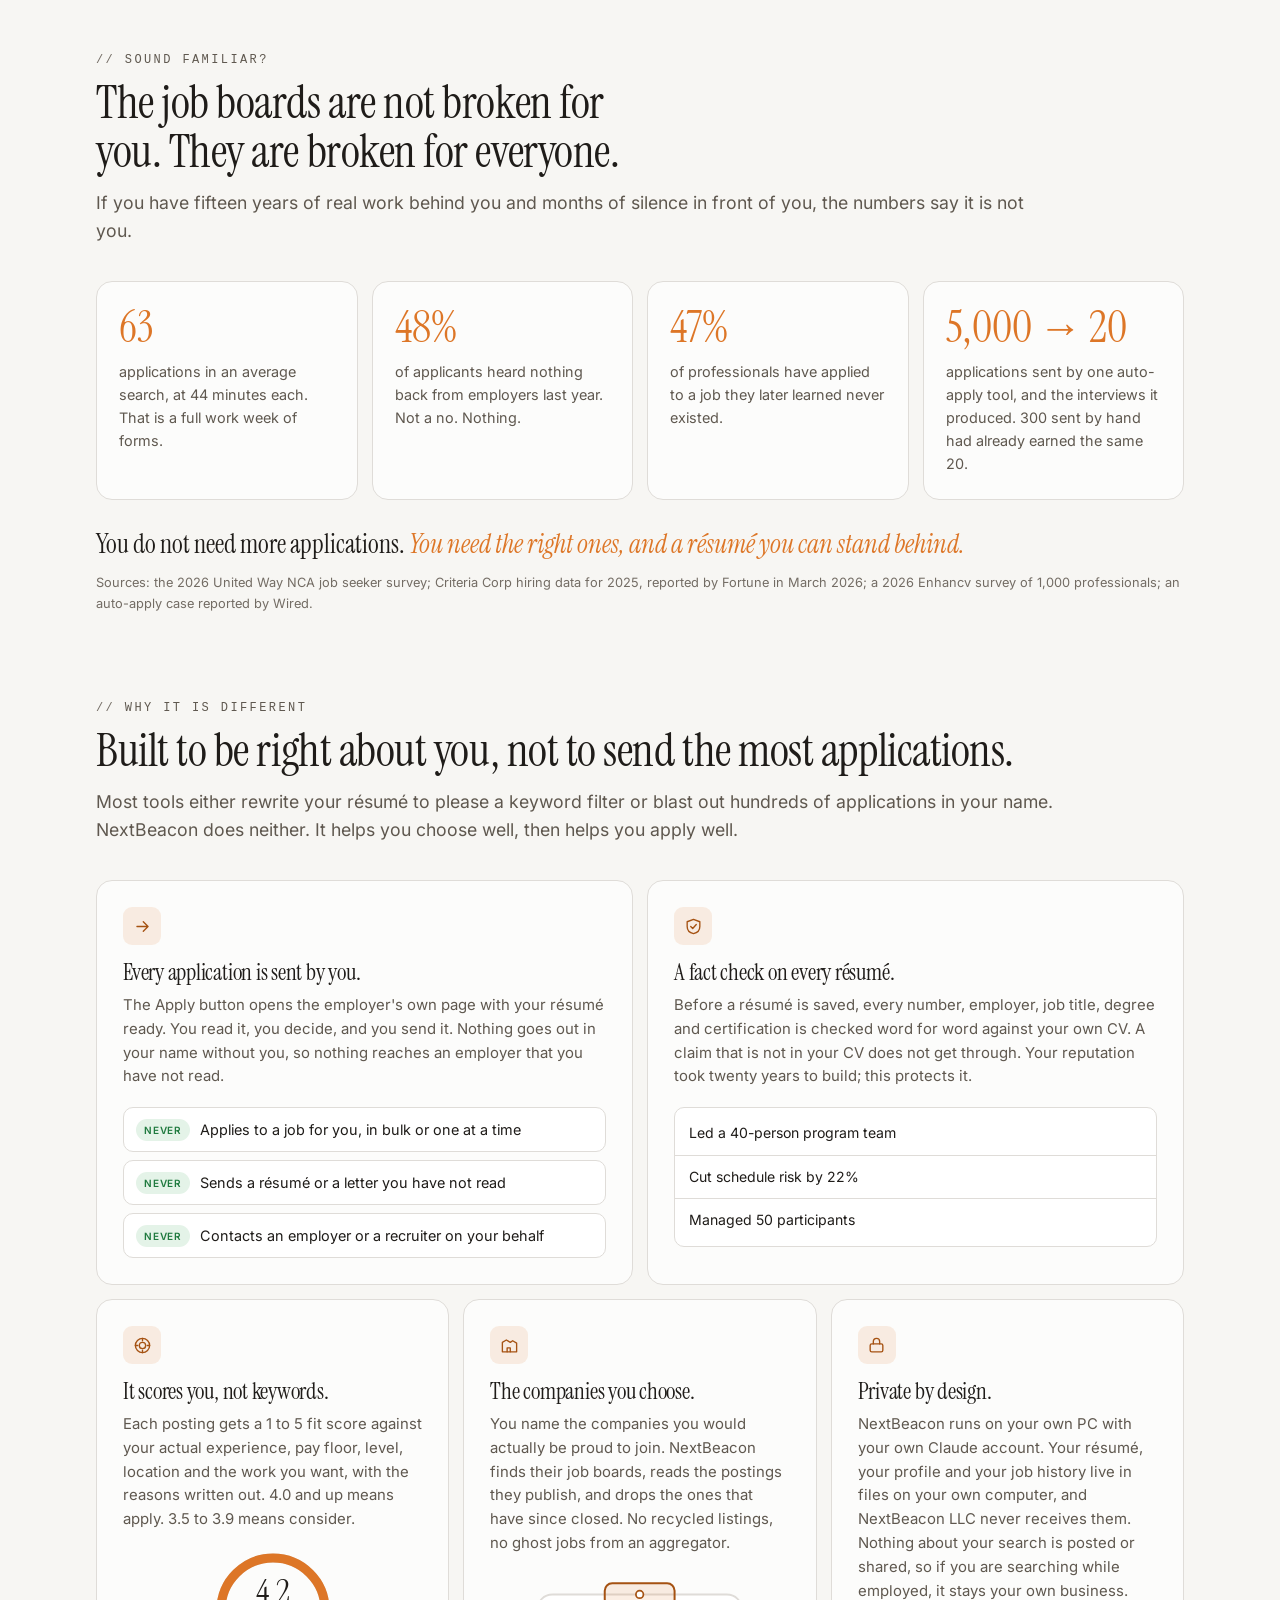
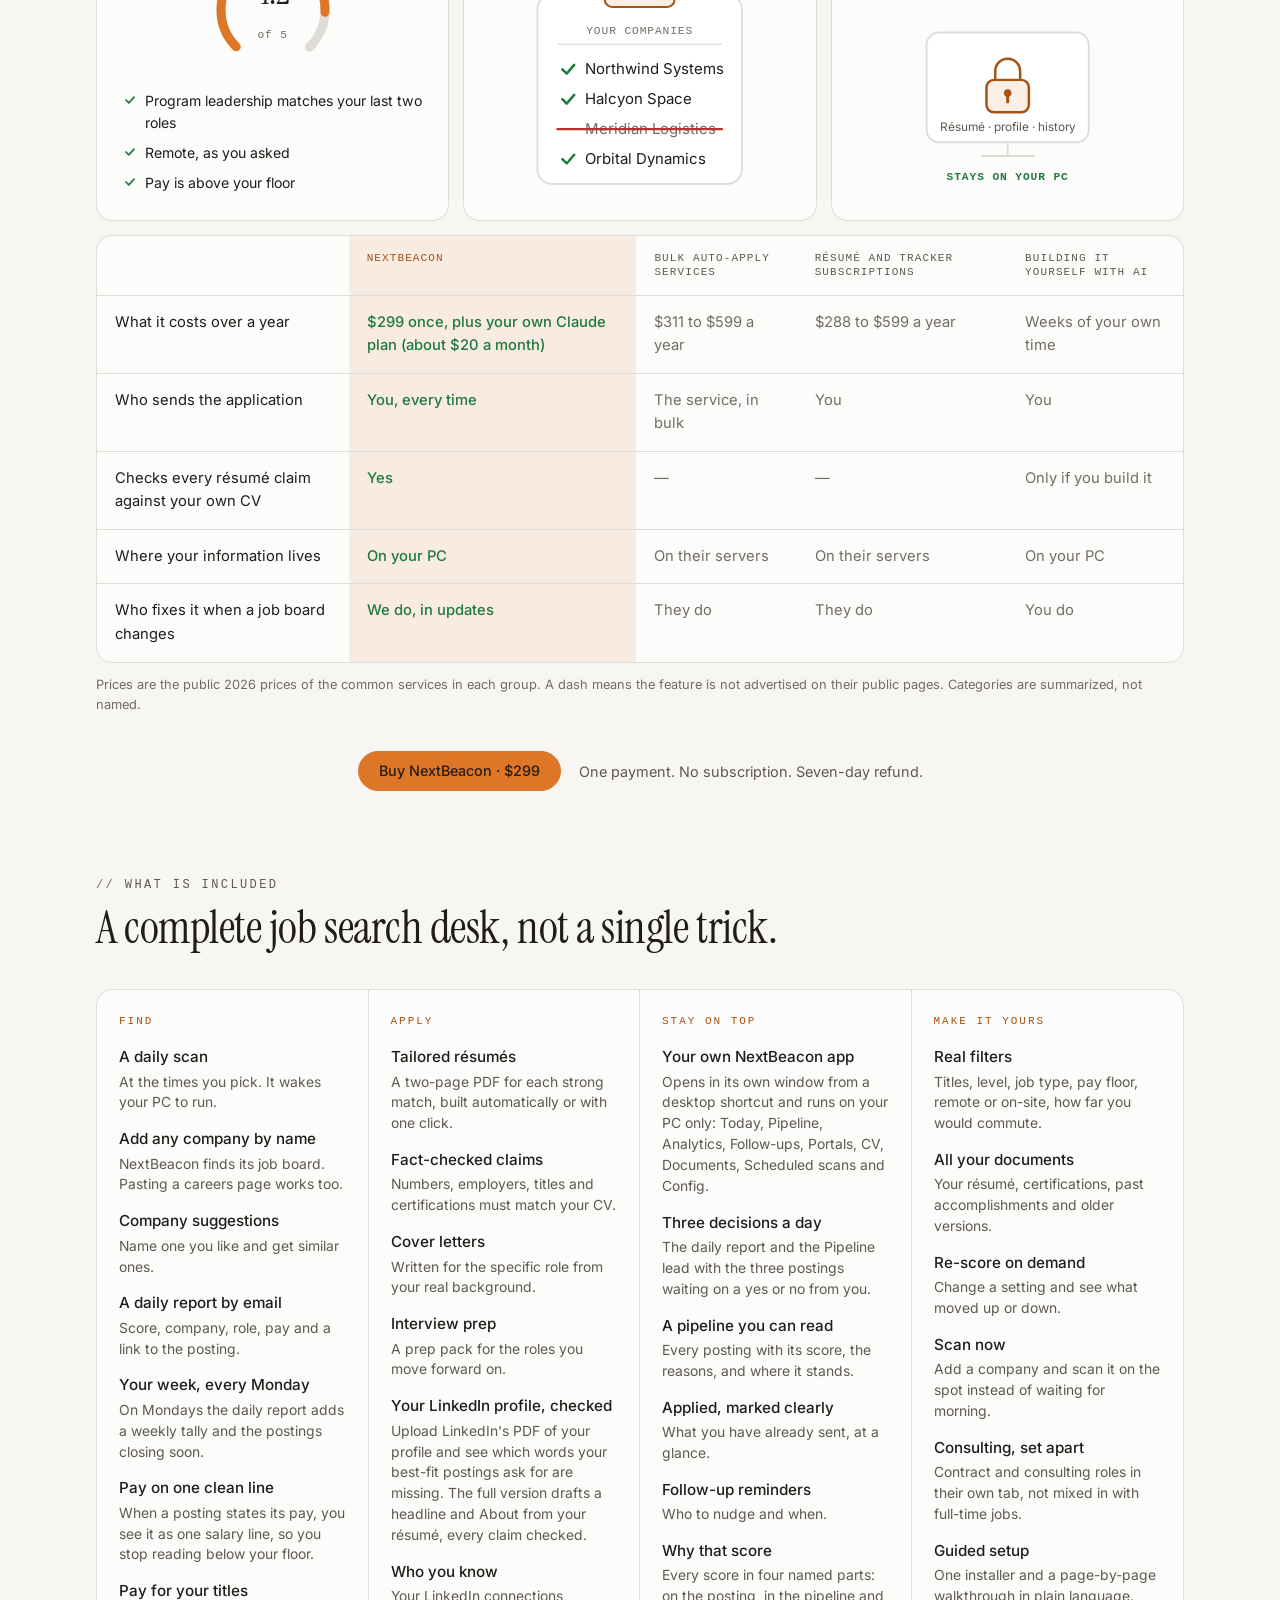
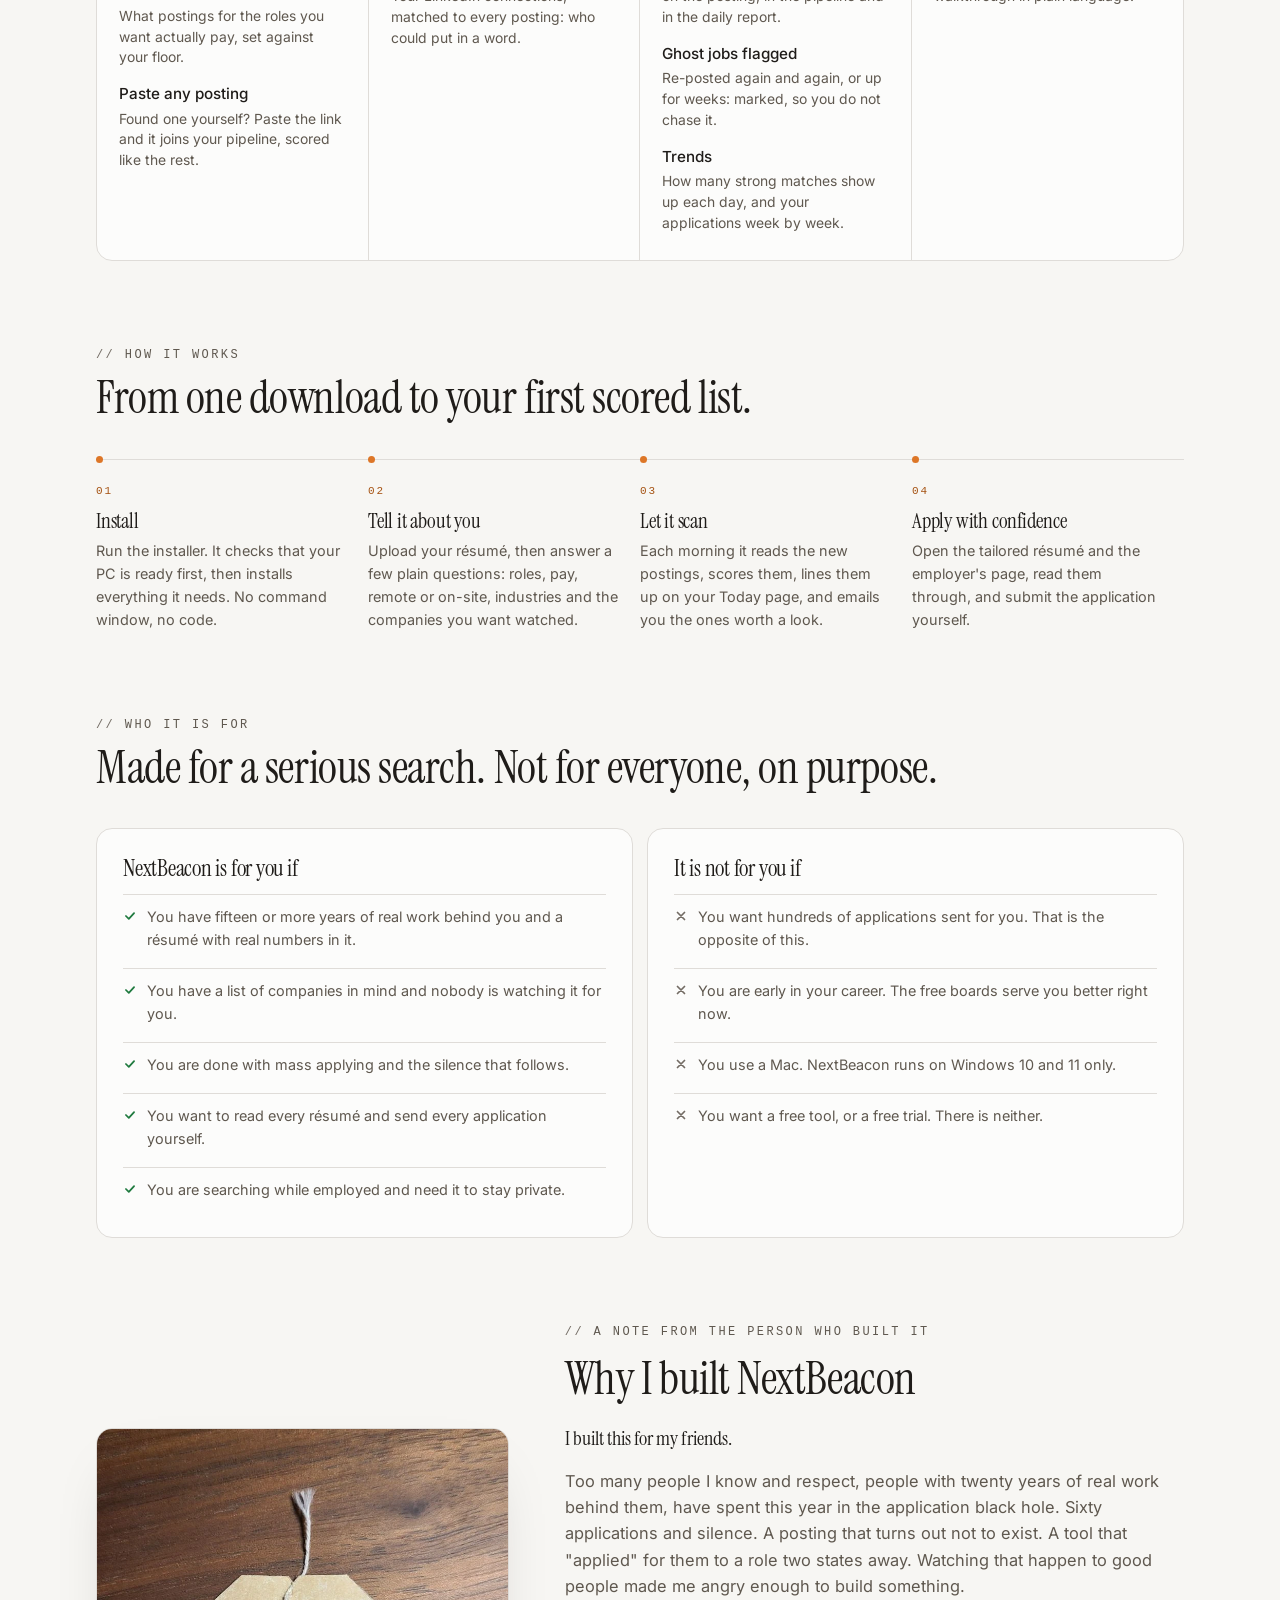
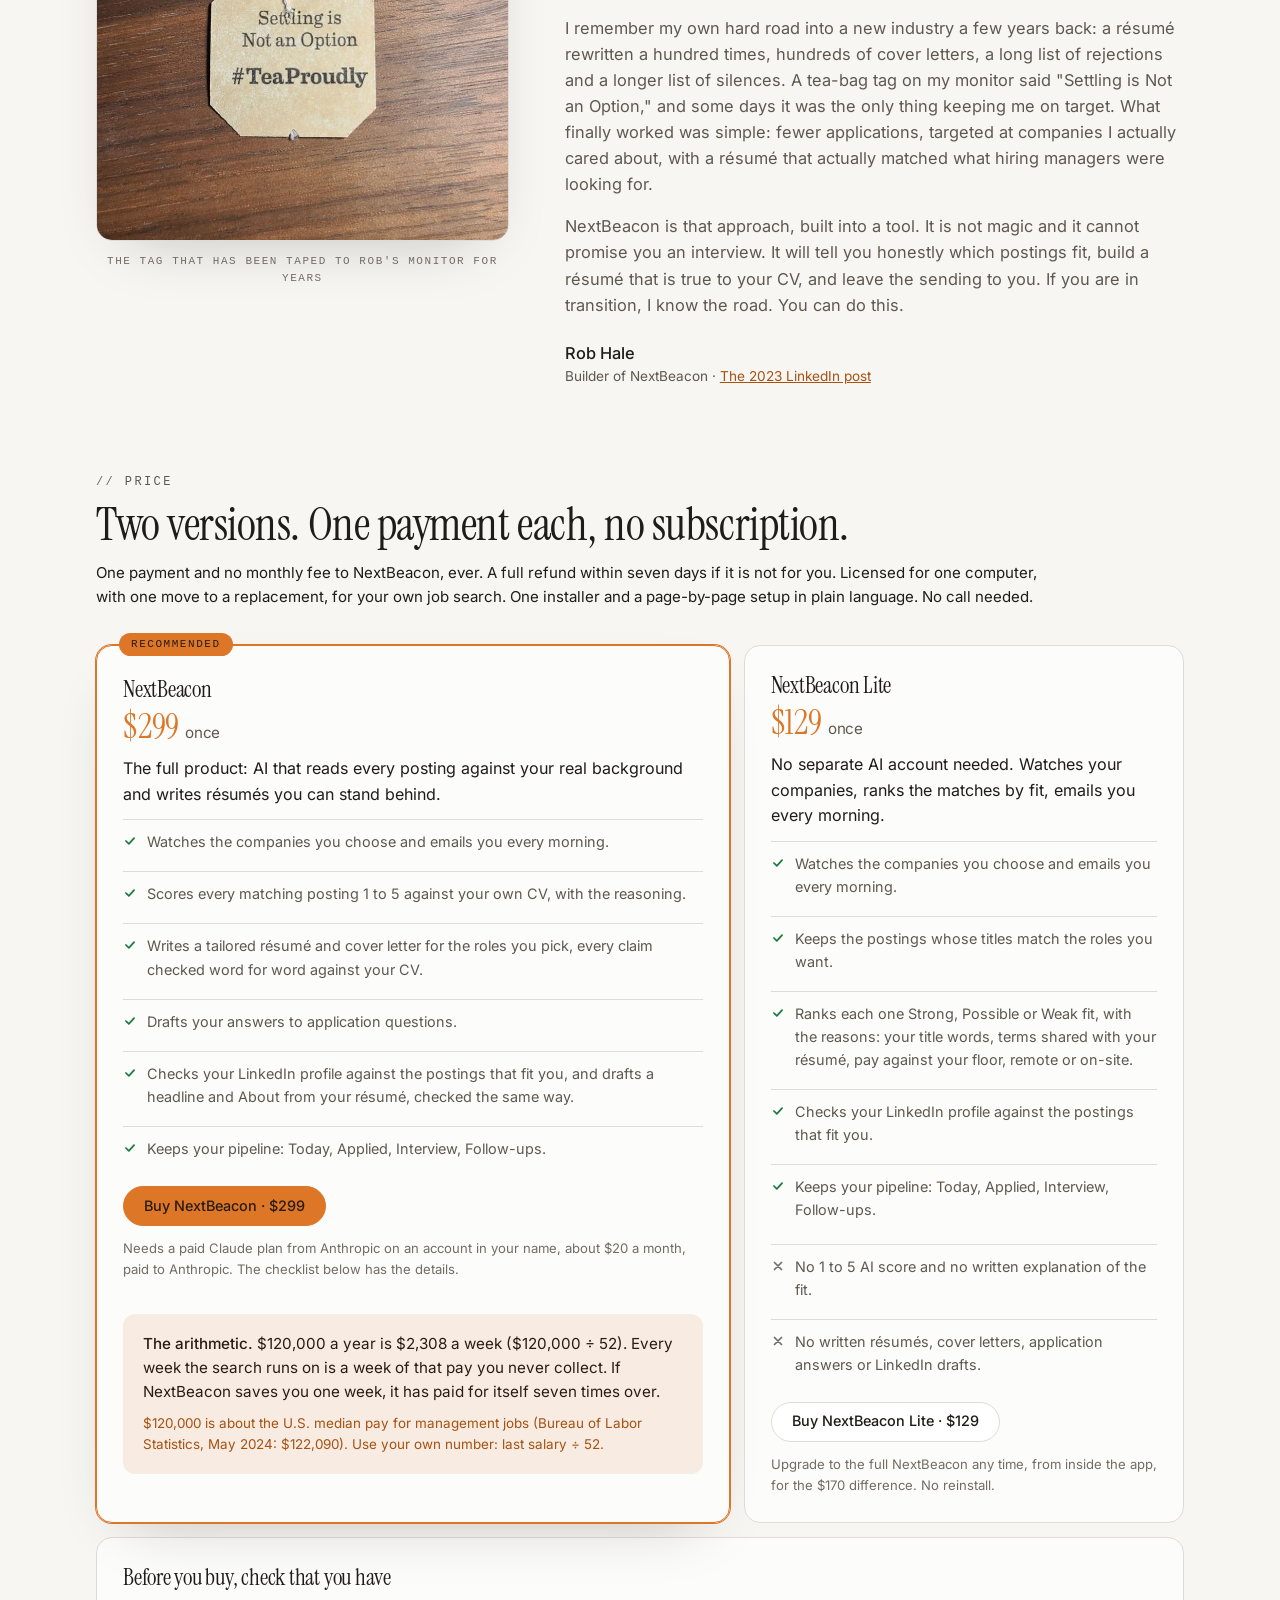
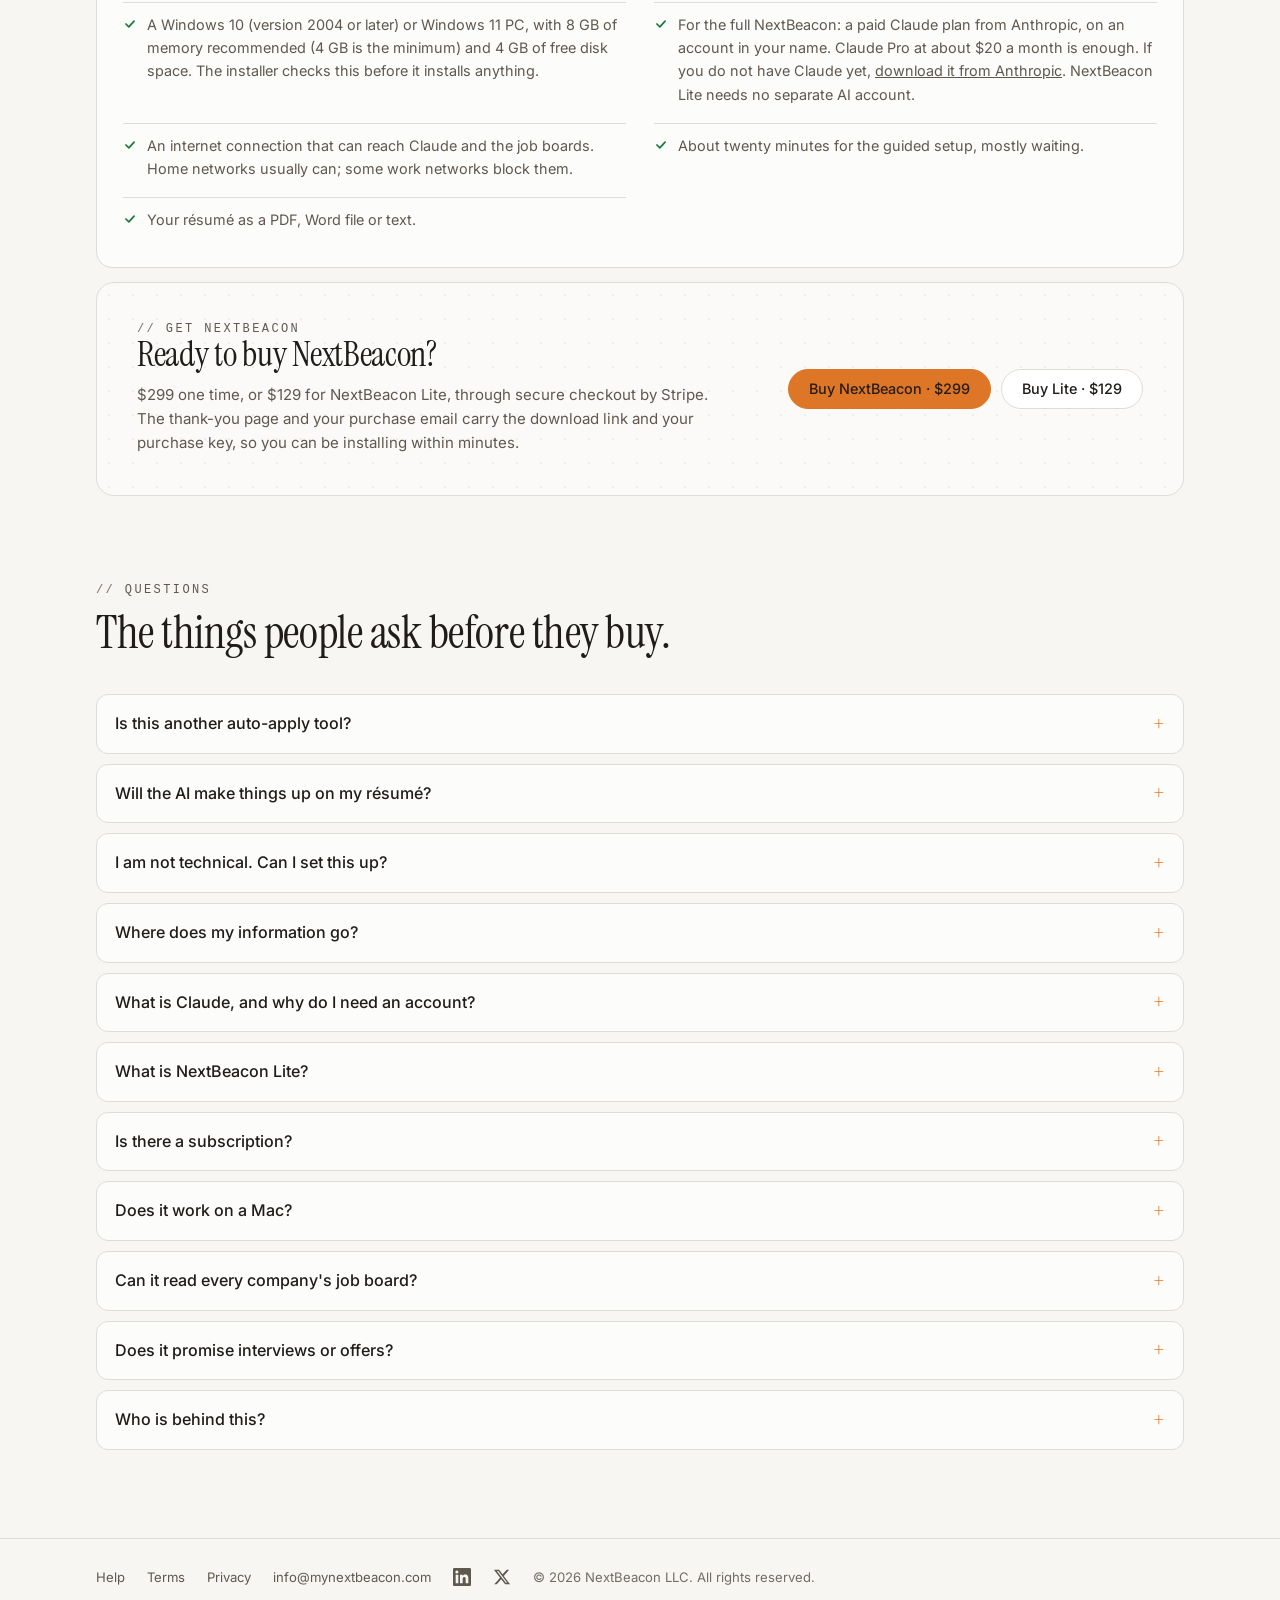
==== commit 40281e95: "A menu for phones and narrow windows; the email is called the daily report throughout; the compare p" ====
--- a/index.html
+++ b/index.html
@@ -74,6 +74,23 @@
 .nav .btn{white-space:nowrap}
 @media (max-width:900px){.nav a.link{display:none}}
 .nav a.link:hover{color:var(--fg)}
+/* the menu for phones and narrow windows: the same links the wide header shows */
+.nb-menu{display:none}
+.nb-menu summary{display:block;list-style:none;cursor:pointer;border-radius:999px;-webkit-tap-highlight-color:transparent}
+.nb-menu summary::-webkit-details-marker{display:none}
+.nb-menu summary:focus-visible{outline:2px solid var(--brand);outline-offset:3px}
+.nb-menu-btn{display:flex;align-items:center;justify-content:center;gap:7px;min-width:44px;min-height:44px;padding:0 12px;border:1px solid var(--border);border-radius:999px;background:var(--surface);color:var(--fg);font:500 .9rem/1 var(--sans)}
+.nb-menu-btn svg{display:block;width:20px;height:20px;flex:none;fill:none;stroke:currentColor;stroke-width:1.8;stroke-linecap:round}
+.nb-menu-shut{display:none!important}
+.nb-menu[open] .nb-menu-shut{display:block!important}
+.nb-menu[open] .nb-menu-open{display:none}
+.nb-menu-panel{position:absolute;left:0;right:0;top:100%;background:var(--bg);border-top:1px solid var(--border);border-bottom:1px solid var(--border);box-shadow:0 22px 30px -24px rgba(30,20,10,.4);padding:4px 16px 10px;max-height:calc(100vh - 64px);overflow:auto}
+.nb-menu-panel a{display:flex;align-items:center;min-height:50px;color:var(--fg);text-decoration:none;font-size:1rem;border-top:1px solid var(--border)}
+.nb-menu-panel a:first-child{border-top:0}
+@media (max-width:900px){.nb-menu{display:block}.nav{gap:8px}}
+@media (max-width:420px){.nb-menu-word{display:none}.nb-menu-btn{padding:0}}
+/* the smallest phones: the name, Buy and the menu button still fit on one line */
+@media (max-width:350px){.top .wrap{gap:8px}.top .nav>.btn{padding-inline:13px}.top .word{font-size:1.3rem}}
 .btn{display:inline-flex;align-items:center;justify-content:center;gap:8px;padding:11px 20px;border-radius:999px;border:1px solid var(--border);background:var(--surface);color:var(--fg);font:500 .9rem/1 var(--sans);text-decoration:none;cursor:pointer;transition:background .15s,border-color .15s,transform .15s;min-height:40px}
 .btn:hover{background:var(--surface-hover)}
 .btn.primary{background:var(--brand);border-color:var(--brand);color:var(--brand-fg)}
@@ -387,6 +404,16 @@
       <a class="link" href="#questions">Questions</a>
       <a class="link" href="help.html">Help</a>
       <a class="btn primary" href="https://buy.stripe.com/14A00jbUr7TD7cv5wS9EI00">Buy · $299</a>
+      <details class="nb-menu">
+        <summary aria-label="Menu"><span class="nb-menu-btn"><svg class="nb-menu-open" viewBox="0 0 24 24" aria-hidden="true"><path d="M4 7h16M4 12h16M4 17h16"/></svg><svg class="nb-menu-shut" viewBox="0 0 24 24" aria-hidden="true"><path d="M6 6l12 12M18 6L6 18"/></svg><span class="nb-menu-word">Menu</span></span></summary>
+        <div class="nb-menu-panel">
+          <a href="#different">Why it is different</a>
+          <a href="#how">How it works</a>
+          <a href="#for">Who it is for</a>
+          <a href="#questions">Questions</a>
+          <a href="help.html">Help</a>
+        </div>
+      </details>
     </nav>
   </div>
 </header>
@@ -399,7 +426,7 @@
         <div>
           <p class="eyebrow"><i>//</i> for experienced professionals · one-time purchase</p>
           <h1>Your next role is not in the pile of 300. <em>It is in the five that fit.</em></h1>
-          <p class="lede">Every morning NextBeacon reads the new postings at the companies you choose, scores each one against your real background, and builds a tailored résumé where every number, employer and title is checked against your own CV. It all lands in your own NextBeacon app on your PC, with a morning email telling you what is worth a look. Built for people with fifteen or more years of real work behind them.</p>
+          <p class="lede">Every morning NextBeacon reads the new postings at the companies you choose, scores each one against your real background, and builds a tailored résumé where every number, employer and title is checked against your own CV. It all lands in your own NextBeacon app on your PC, with a daily report by email telling you what is worth a look. Built for people with fifteen or more years of real work behind them.</p>
           <div class="cta-row">
             <a class="btn primary" href="https://buy.stripe.com/14A00jbUr7TD7cv5wS9EI00">Buy NextBeacon · $299</a>
             <a class="btn" href="#how">See how it works</a>
@@ -491,7 +518,7 @@
               <li><span>Titles you want<small>Program manager, delivery lead, PMO, platform owner</small></span><span class="chip reading">Edit</span></li>
               <li><span>Pay floor<small>Postings below it are shown but never scored</small></span><span class="chip ok">$140,000</span></li>
               <li><span>Where<small>Remote, or hybrid within 40 miles of home</small></span><span class="chip ok">Set</span></li>
-              <li><span>Morning email<small>Sent to you at the hour you choose</small></span><span class="chip ok">06:00</span></li>
+              <li><span>Daily report<small>Emailed to you at the hour you choose</small></span><span class="chip ok">06:00</span></li>
             </ul>
             </div>
           </div>
@@ -626,8 +653,8 @@
         <li><b>A daily scan</b><span>At the times you pick. It wakes your PC to run.</span></li>
         <li><b>Add any company by name</b><span>NextBeacon finds its job board. Pasting a careers page works too.</span></li>
         <li><b>Company suggestions</b><span>Name one you like and get similar ones.</span></li>
-        <li><b>A daily email report</b><span>Score, company, role, pay and a link to the posting.</span></li>
-        <li><b>Your week, every Monday</b><span>The email adds a weekly tally and the postings closing soon.</span></li>
+        <li><b>A daily report by email</b><span>Score, company, role, pay and a link to the posting.</span></li>
+        <li><b>Your week, every Monday</b><span>On Mondays the daily report adds a weekly tally and the postings closing soon.</span></li>
         <li><b>Pay on one clean line</b><span>When a posting states its pay, you see it as one salary line, so you stop reading below your floor.</span></li>
         <li><b>Pay for your titles</b><span>What postings for the roles you want actually pay, set against your floor.</span></li>
         <li><b>Paste any posting</b><span>Found one yourself? Paste the link and it joins your pipeline, scored like the rest.</span></li>
@@ -642,11 +669,11 @@
       </ul></div>
       <div class="group"><h3>Stay on top</h3><ul>
         <li><b>Your own NextBeacon app</b><span>Opens in its own window from a desktop shortcut and runs on your PC only: Today, Pipeline, Analytics, Follow-ups, Portals, CV, Documents, Scheduled scans and Config.</span></li>
-        <li><b>Three decisions a day</b><span>The morning email and the Pipeline lead with the three postings waiting on a yes or no from you.</span></li>
+        <li><b>Three decisions a day</b><span>The daily report and the Pipeline lead with the three postings waiting on a yes or no from you.</span></li>
         <li><b>A pipeline you can read</b><span>Every posting with its score, the reasons, and where it stands.</span></li>
         <li><b>Applied, marked clearly</b><span>What you have already sent, at a glance.</span></li>
         <li><b>Follow-up reminders</b><span>Who to nudge and when.</span></li>
-        <li><b>Why that score</b><span>Every score in four named parts: on the posting, in the pipeline and in the email.</span></li>
+        <li><b>Why that score</b><span>Every score in four named parts: on the posting, in the pipeline and in the daily report.</span></li>
         <li><b>Ghost jobs flagged</b><span>Re-posted again and again, or up for weeks: marked, so you do not chase it.</span></li>
         <li><b>Trends</b><span>How many strong matches show up each day, and your applications week by week.</span></li>
       </ul></div>
@@ -796,7 +823,7 @@
       <details><summary>Is this another auto-apply tool?</summary><p>No. NextBeacon never applies to a job for you, in bulk or one at a time. It finds and scores postings and prepares your résumé. You read it, you open the employer's page, and after your review you submit the application. Nothing is ever sent in your name without you.</p></details>
       <details><summary>Will the AI make things up on my résumé?</summary><p>It is built not to. Before a résumé is saved, every number, employer, job title, degree and certification is checked word for word against your own CV, and anything that is not there is removed. AI can still make mistakes, so read every résumé and letter before you send it. You always have the final say.</p></details>
       <details><summary>I am not technical. Can I set this up?</summary><p>Yes. You run one installer. It checks that your PC is ready, installs everything it needs, and opens a page-by-page setup that asks plain questions: your résumé, the roles you want, your pay floor, remote or on-site, and the companies to watch. There is no command window and no code. Plan on about half an hour: the installer takes around ten minutes and the setup questions the rest.</p></details>
-      <details><summary>Where does my information go?</summary><p>It stays on your PC. Your résumé, your profile and your job history live in files on your own computer, and NextBeacon LLC never receives them. Three things do leave your PC, so you know. The AI work runs through your own Claude account, so posting text and parts of your résumé and profile go to Anthropic. And each morning's report (that day's companies, roles, scores and pay) passes through NextBeacon's sending service on its way to your inbox; the service sends it and keeps no copy. And once a day NextBeacon checks your license with that service and sends it a few counts (how many postings were scanned and scored and, unless you switch it off, how many you applied to), never a company, a job title or a line of your résumé. The full details are on the <a href="privacy.html">privacy page</a>.</p></details>
+      <details><summary>Where does my information go?</summary><p>It stays on your PC. Your résumé, your profile and your job history live in files on your own computer, and NextBeacon LLC never receives them. Three things do leave your PC, so you know. The AI work runs through your own Claude account, so posting text and parts of your résumé and profile go to Anthropic. And your daily report (that day's companies, roles, scores and pay) passes through NextBeacon's sending service on its way to your inbox; the service sends it and keeps no copy. And once a day NextBeacon checks your license with that service and sends it a few counts (how many postings were scanned and scored and, unless you switch it off, how many you applied to), never a company, a job title or a line of your résumé. The full details are on the <a href="privacy.html">privacy page</a>.</p></details>
       <details><summary>What is Claude, and why do I need an account?</summary><p>Claude is the AI from Anthropic that reads postings, scores them and drafts your résumés. NextBeacon uses it through an account that belongs to you, so your information is never pooled with anyone else's. You pay Anthropic for that plan directly, about $20 a month for Claude Pro. If you do not have Claude on your PC yet, <a href="https://claude.com/download" target="_blank" rel="noopener">download it from Anthropic</a>. If your plan lapses, the AI features pause until you renew it. NextBeacon Lite does not use Claude, so it needs no account.</p></details>
       <details><summary>What is NextBeacon Lite?</summary><p>The same tool without the AI. Lite watches the companies you choose, keeps the postings whose titles match the roles you want, ranks each one Strong, Possible or Weak fit by comparing the posting with your titles, your résumé, your pay floor and your remote setting, and emails you the list every morning. It does not score postings 1 to 5, explain its reasoning, or write résumés, cover letters or application answers. It needs no separate AI account. If you later want the full product, press Unlock in the app, pay the $170 difference, and the full features switch on in place, no reinstall.</p></details>
       <details><summary>Is there a subscription?</summary><p>Not to NextBeacon. You pay once, $299 for NextBeacon or $129 for NextBeacon Lite, and it is licensed to you for one Windows PC with no end date. If it is not for you, ask within seven days for a full refund. The only running cost is your own Claude plan, and Lite has none.</p></details>
@@ -814,6 +841,16 @@
     <a href="help.html">Help</a><a href="terms.html">Terms</a><a href="privacy.html">Privacy</a><a href="mailto:info@mynextbeacon.com">info@mynextbeacon.com</a><a class="social" href="https://www.linkedin.com/company/nextbeacon/" target="_blank" rel="noopener" aria-label="NextBeacon on LinkedIn" title="NextBeacon on LinkedIn"><svg aria-hidden="true" width="18" height="18" viewBox="0 0 24 24"><path fill="currentColor" d="M20.45 20.45h-3.56v-5.57c0-1.33-.03-3.04-1.85-3.04-1.85 0-2.14 1.45-2.14 2.94v5.67H9.35V9h3.41v1.56h.05c.48-.9 1.64-1.85 3.37-1.85 3.6 0 4.27 2.37 4.27 5.46v6.28zM5.34 7.43a2.07 2.07 0 1 1 0-4.13 2.07 2.07 0 0 1 0 4.13zM7.12 20.45H3.56V9h3.56v11.45zM22.22 0H1.77C.79 0 0 .77 0 1.73v20.54C0 23.23.79 24 1.77 24h20.45c.98 0 1.78-.77 1.78-1.73V1.73C24 .77 23.2 0 22.22 0z"/></svg></a><a class="social" href="https://x.com/nextbeacon" target="_blank" rel="noopener" aria-label="NextBeacon on X" title="NextBeacon on X"><svg aria-hidden="true" width="18" height="18" viewBox="0 0 24 24"><path fill="currentColor" d="M18.244 2.25h3.308l-7.227 8.26 8.502 11.24H16.17l-5.214-6.817L4.99 21.75H1.68l7.73-8.835L1.254 2.25H8.08l4.713 6.231zm-1.161 17.52h1.833L7.084 4.126H5.117z"/></svg></a><span>© 2026 NextBeacon LLC. All rights reserved.</span>
   </div>
 </footer>
+
+<script>
+(function () {
+  var m = document.querySelector('.nb-menu');
+  if (!m) return;
+  m.addEventListener('click', function (e) { if (e.target.closest('.nb-menu-panel a')) m.open = false; });
+  document.addEventListener('click', function (e) { if (m.open && !m.contains(e.target)) m.open = false; });
+  document.addEventListener('keydown', function (e) { if (e.key === 'Escape' && m.open) { m.open = false; m.querySelector('summary').focus(); } });
+})();
+</script>
 
 <script>
 (function () {
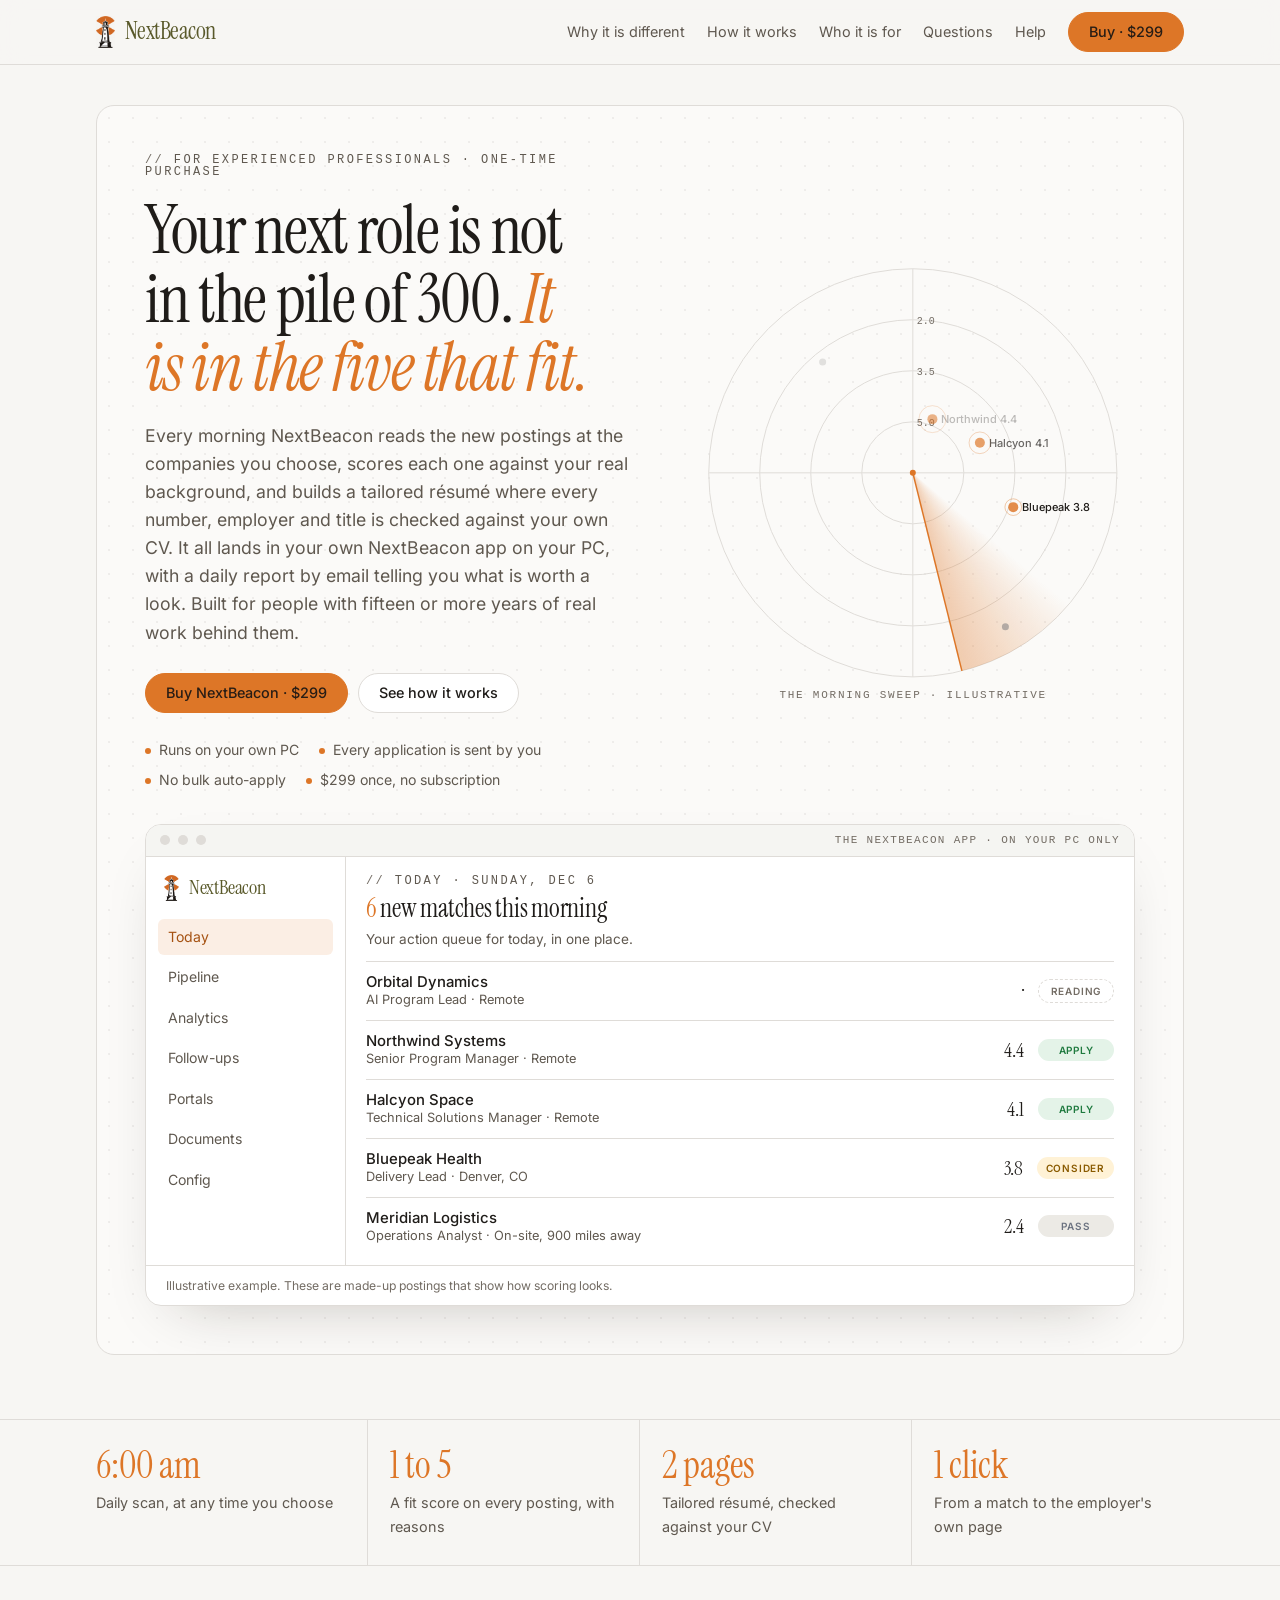
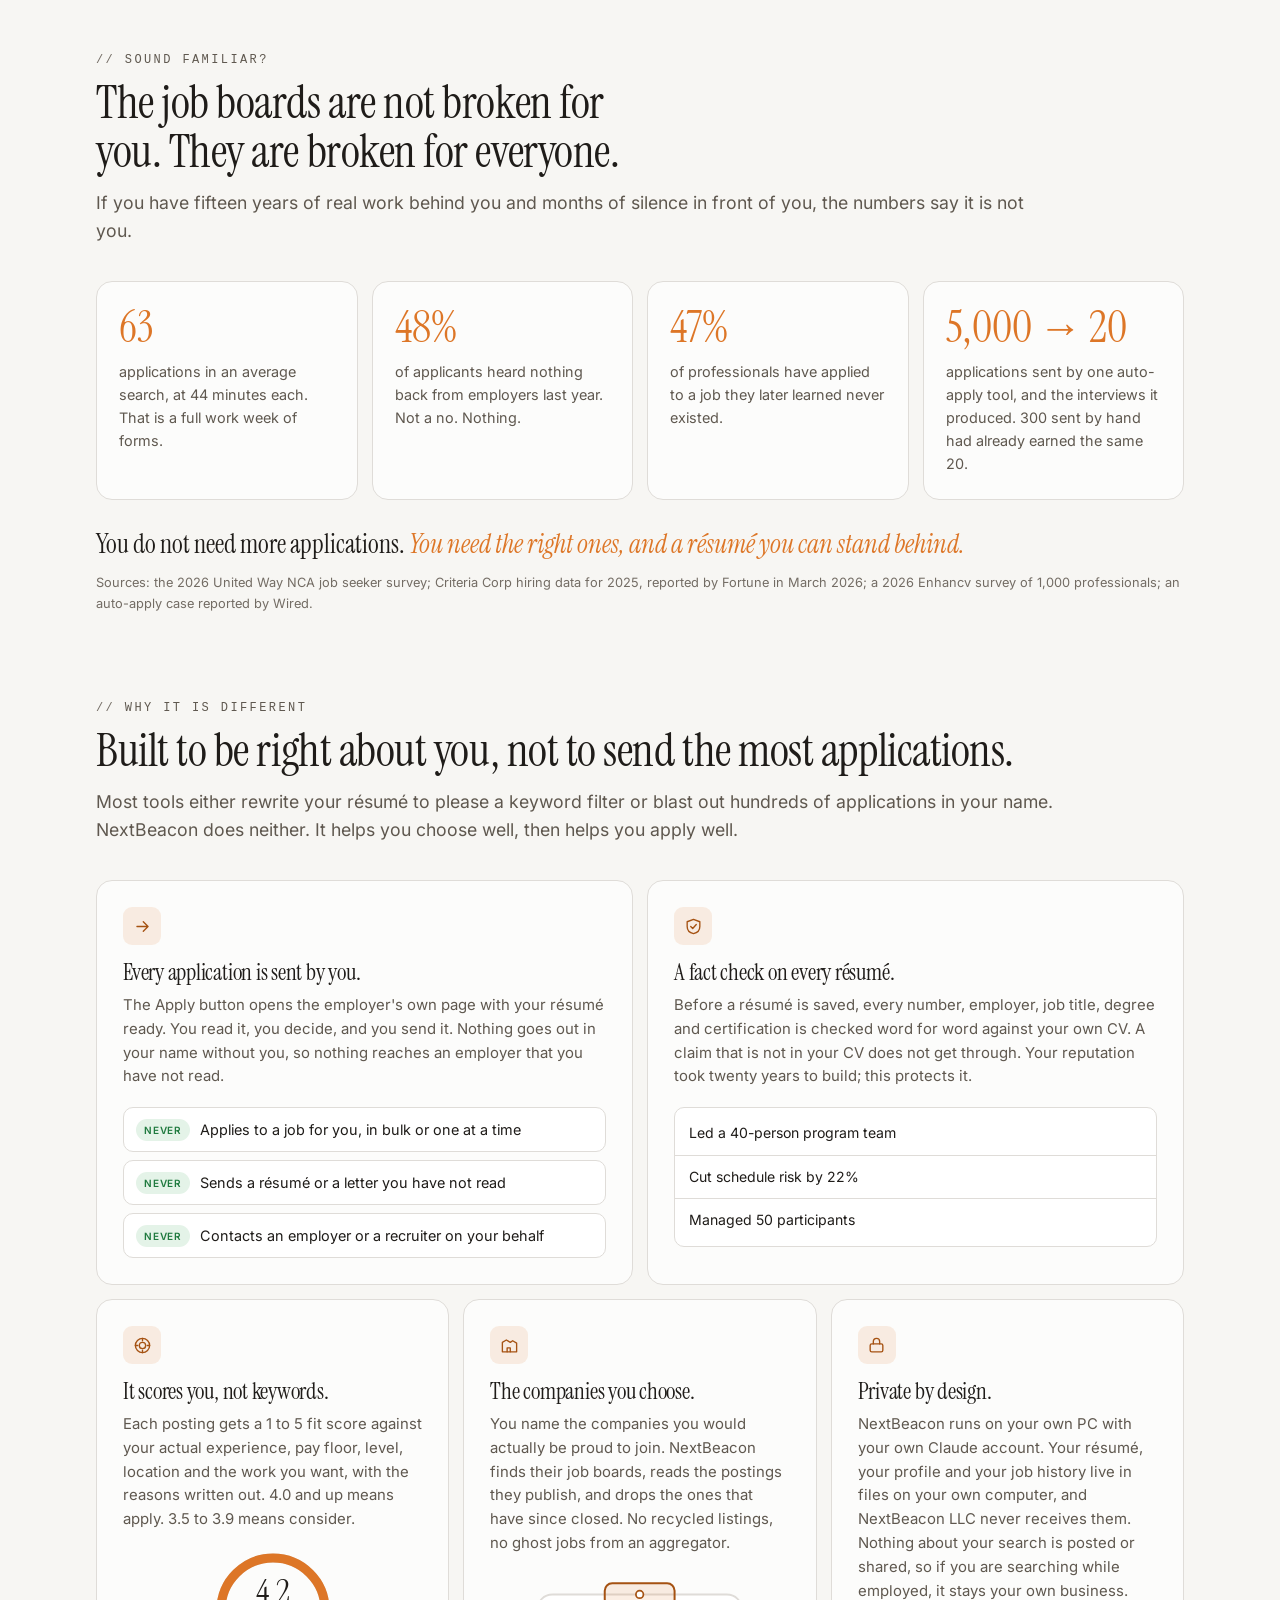
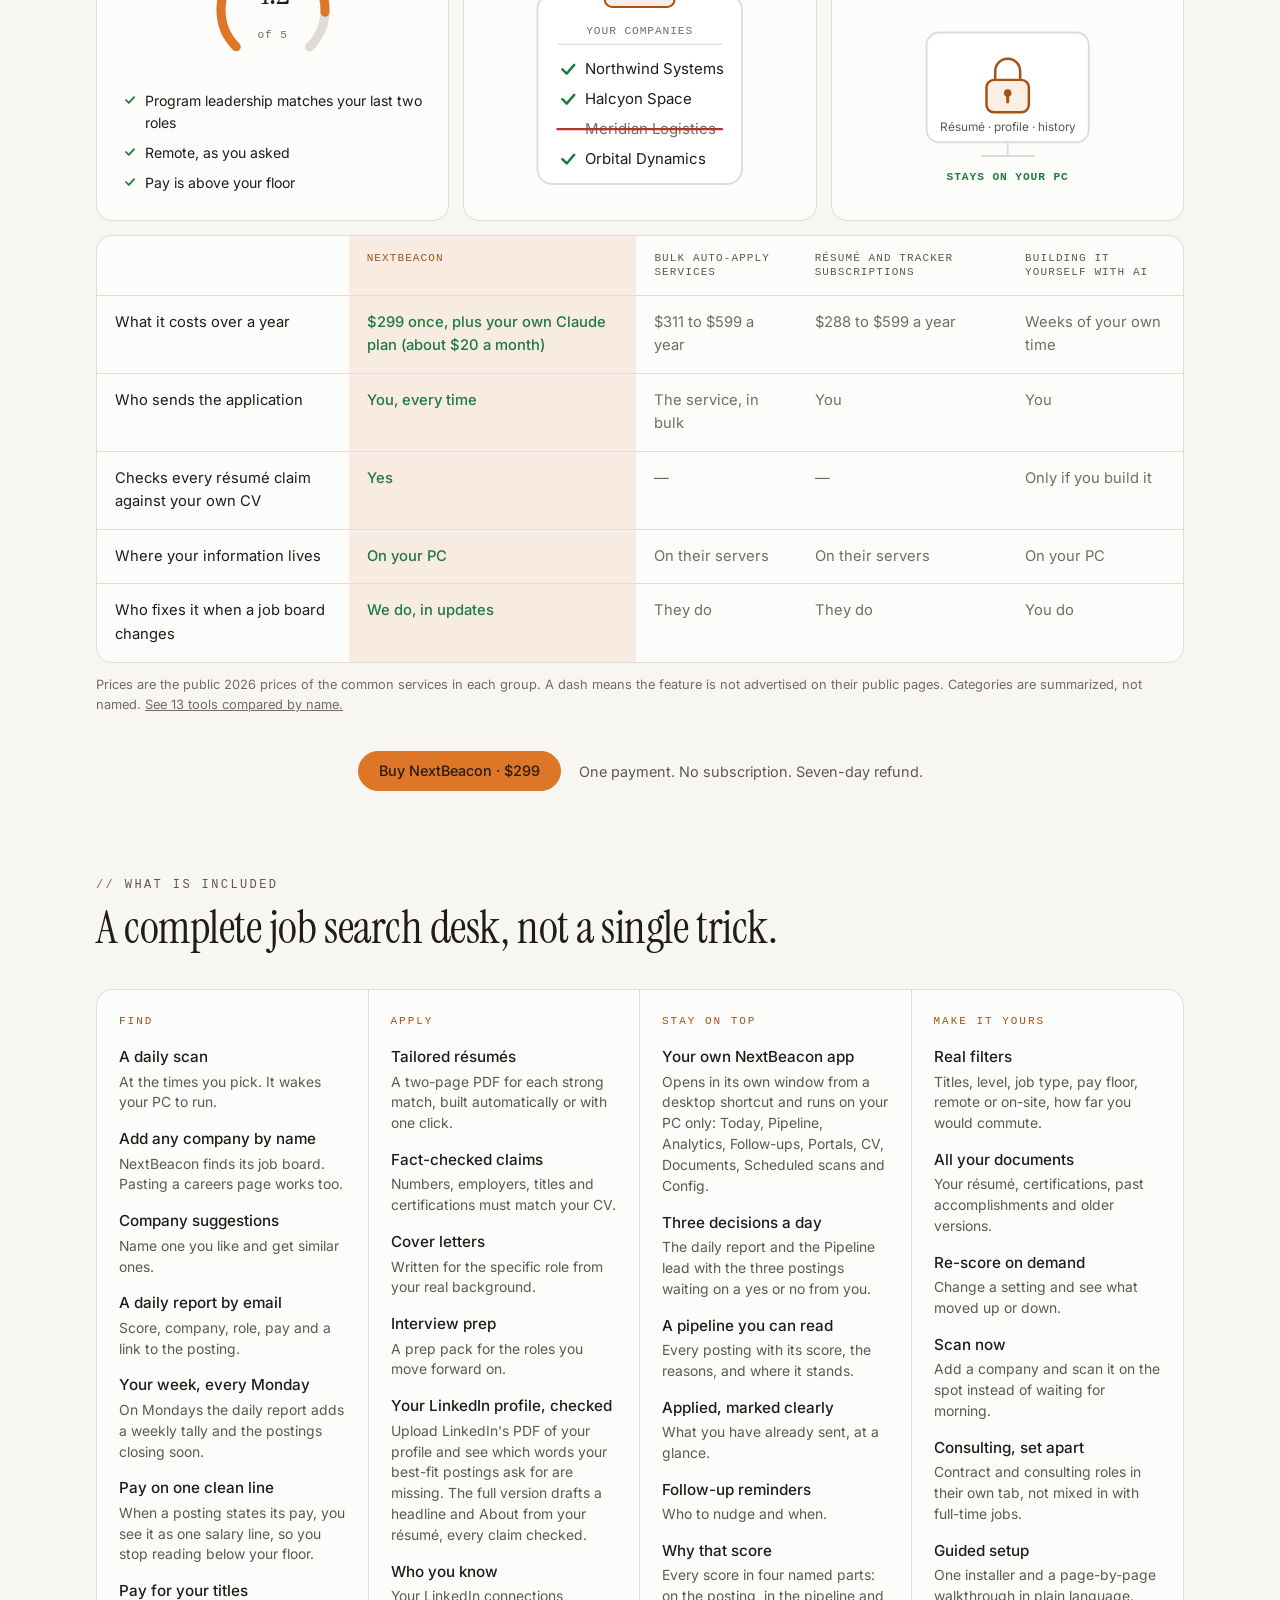
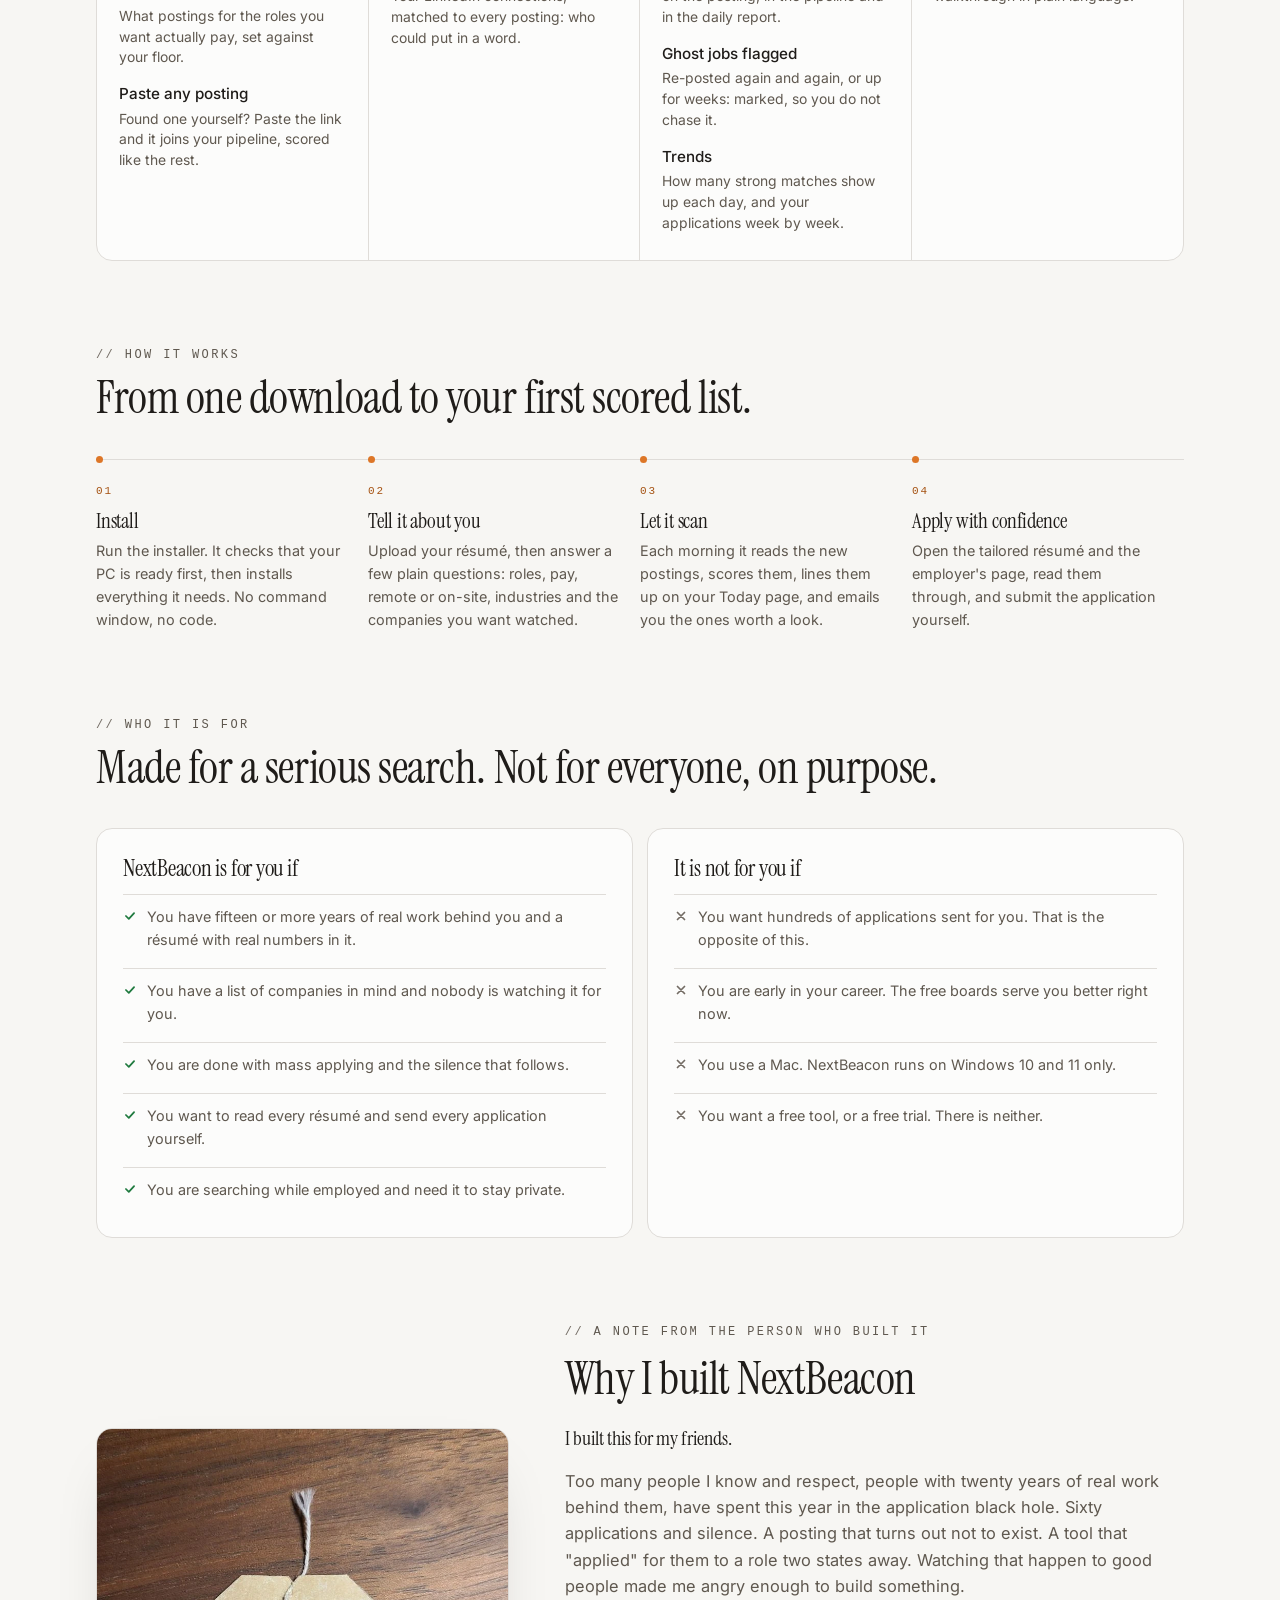
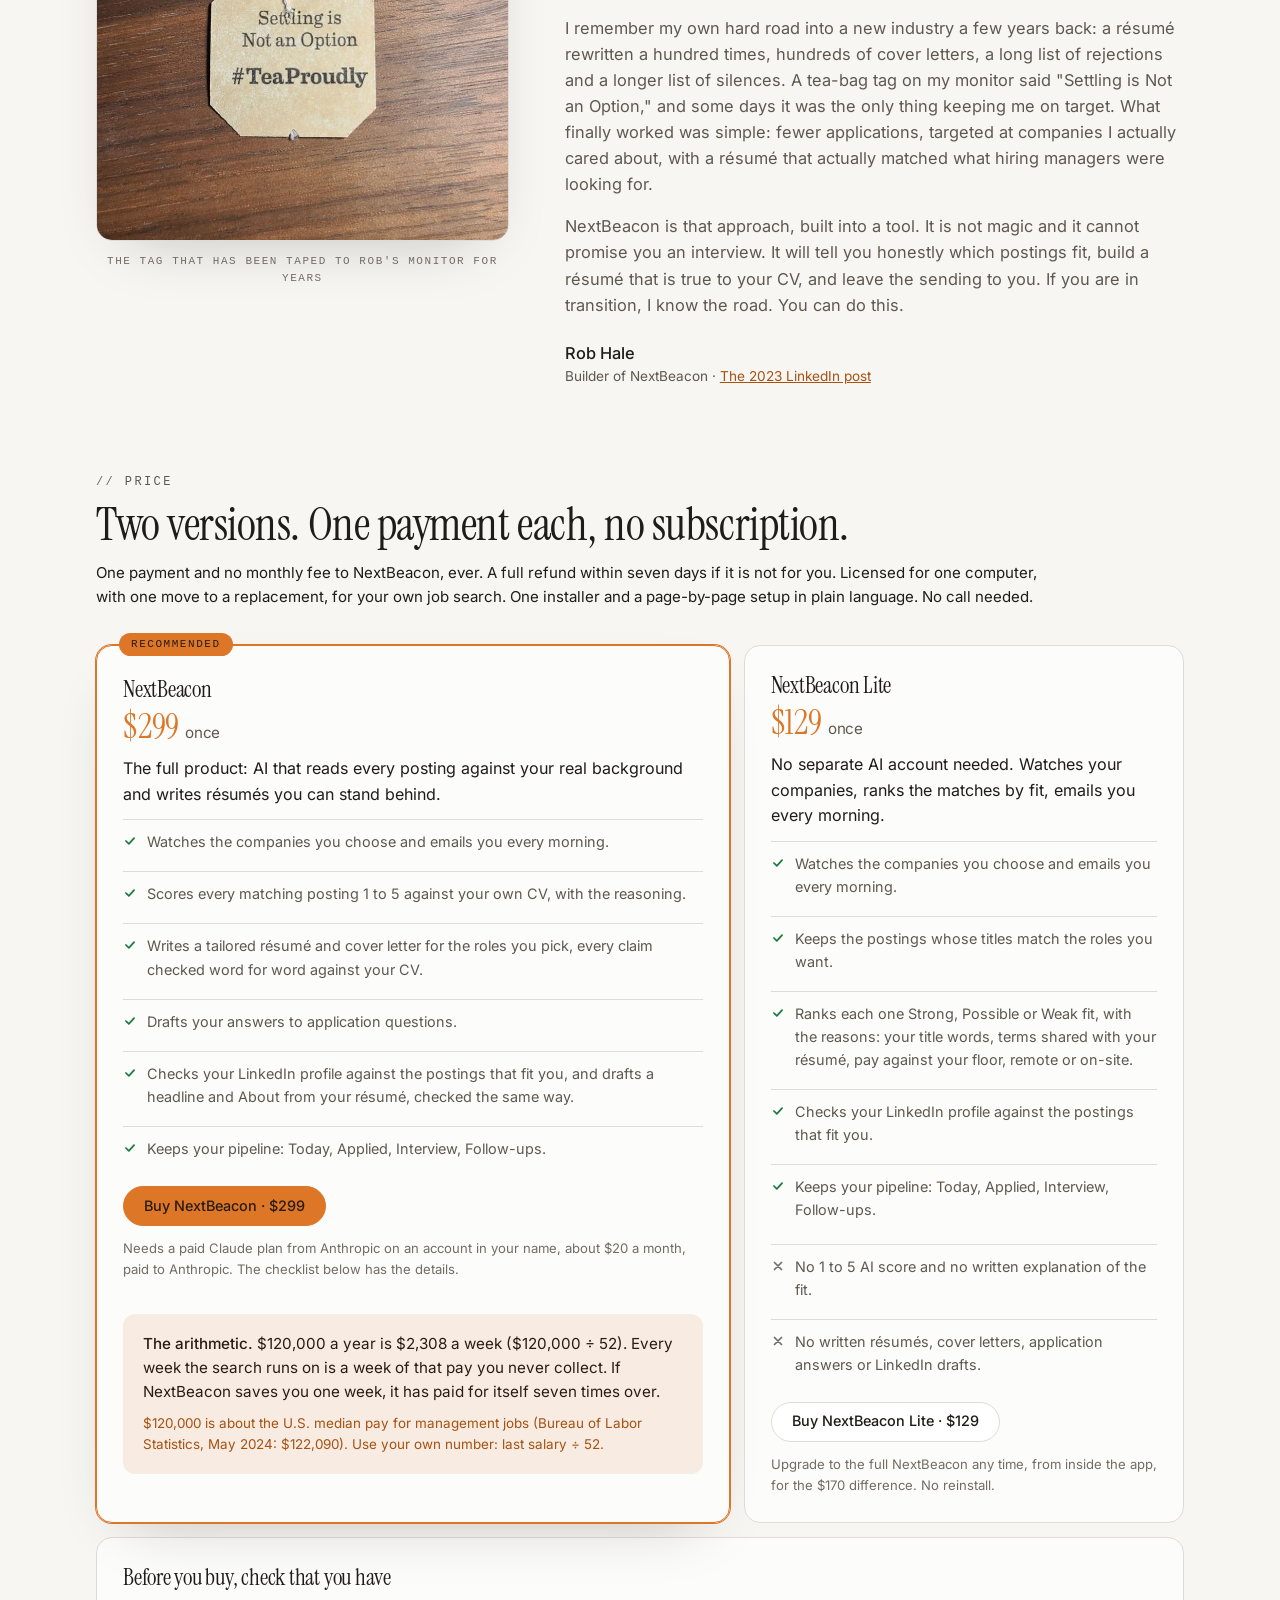
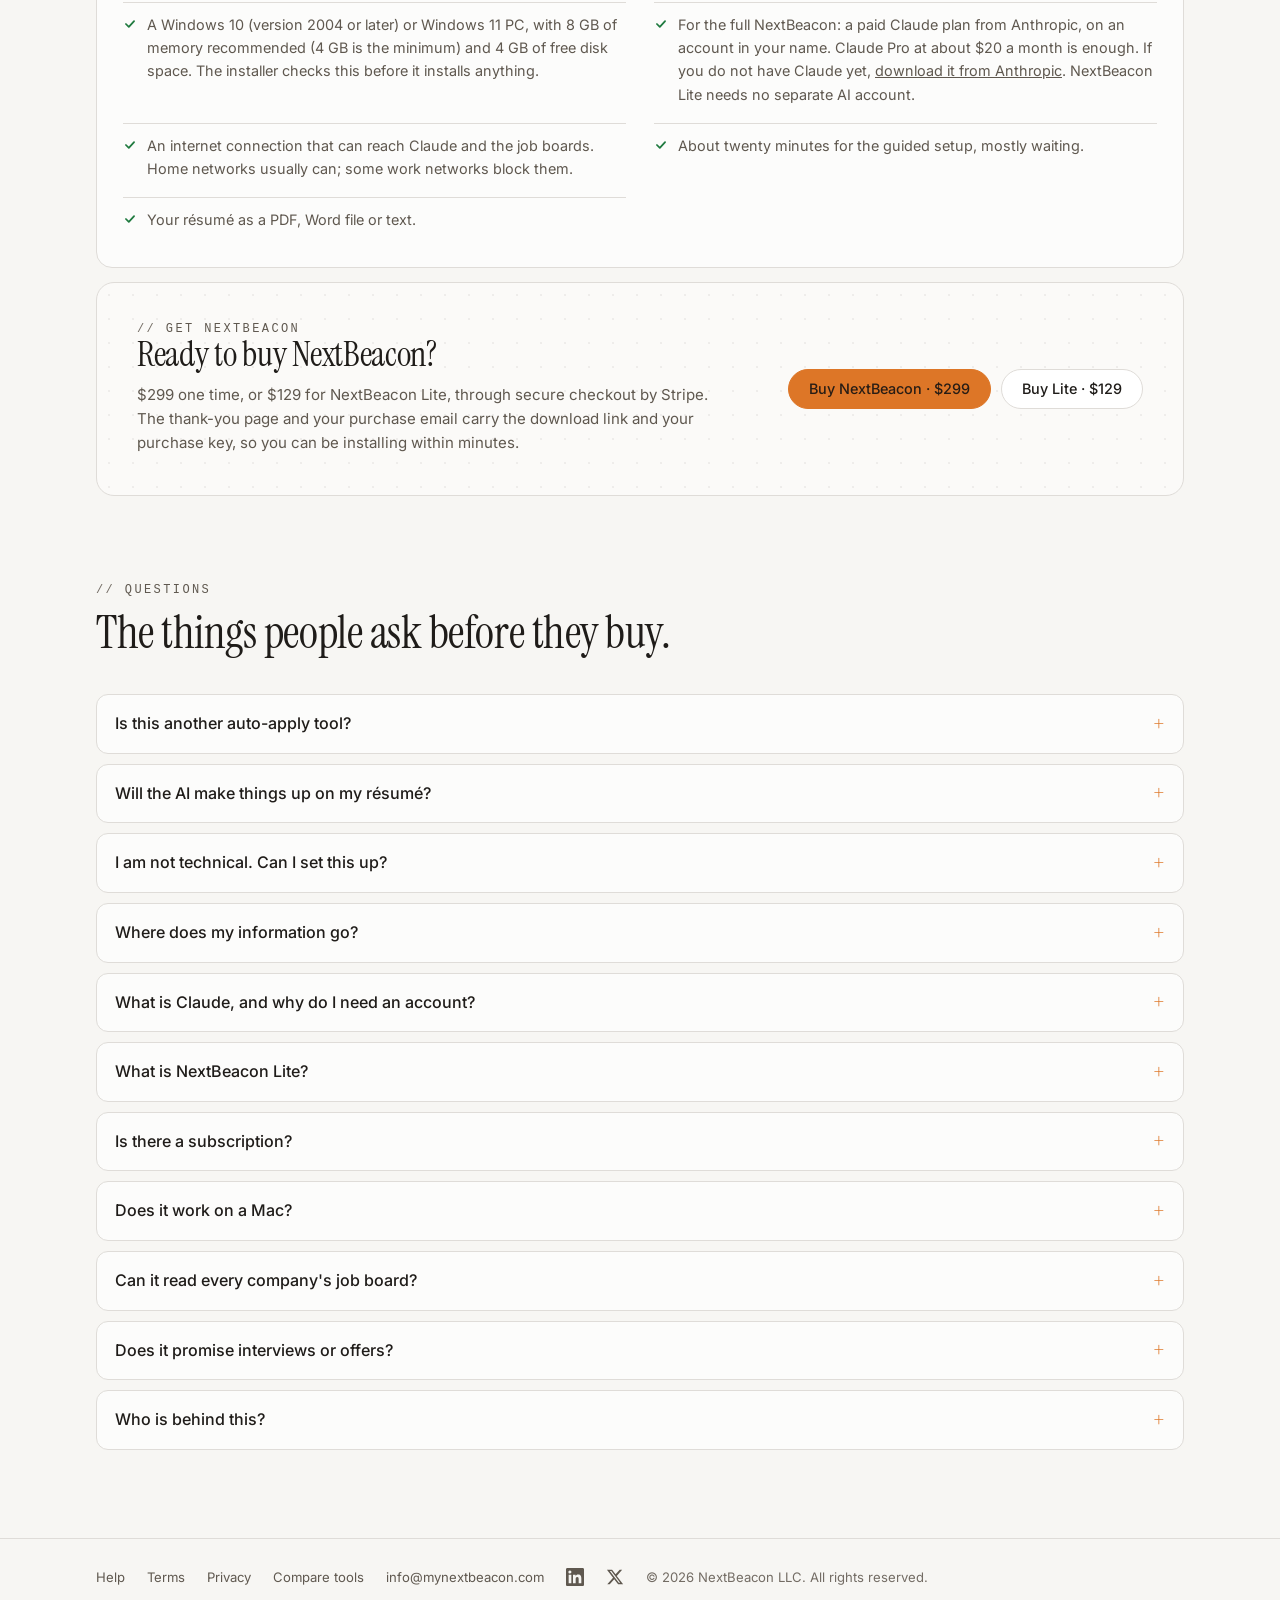
==== commit 442edfc4: "The compare page is linked from the home page's table note and every footer; a visitor who comes to " ====
--- a/index.html
+++ b/index.html
@@ -637,7 +637,7 @@
         </tbody>
       </table>
     </div>
-    <p class="note">Prices are the public 2026 prices of the common services in each group. A dash means the feature is not advertised on their public pages. Categories are summarized, not named.</p>
+    <p class="note">Prices are the public 2026 prices of the common services in each group. A dash means the feature is not advertised on their public pages. Categories are summarized, not named. <a href="compare/">See 13 tools compared by name.</a></p>
     <div class="cta-mid"><a class="btn primary" href="https://buy.stripe.com/14A00jbUr7TD7cv5wS9EI00">Buy NextBeacon · $299</a><span>One payment. No subscription. Seven-day refund.</span></div>
   </div>
 </section>
@@ -838,7 +838,7 @@
 
 <footer>
   <div class="wrap">
-    <a href="help.html">Help</a><a href="terms.html">Terms</a><a href="privacy.html">Privacy</a><a href="mailto:info@mynextbeacon.com">info@mynextbeacon.com</a><a class="social" href="https://www.linkedin.com/company/nextbeacon/" target="_blank" rel="noopener" aria-label="NextBeacon on LinkedIn" title="NextBeacon on LinkedIn"><svg aria-hidden="true" width="18" height="18" viewBox="0 0 24 24"><path fill="currentColor" d="M20.45 20.45h-3.56v-5.57c0-1.33-.03-3.04-1.85-3.04-1.85 0-2.14 1.45-2.14 2.94v5.67H9.35V9h3.41v1.56h.05c.48-.9 1.64-1.85 3.37-1.85 3.6 0 4.27 2.37 4.27 5.46v6.28zM5.34 7.43a2.07 2.07 0 1 1 0-4.13 2.07 2.07 0 0 1 0 4.13zM7.12 20.45H3.56V9h3.56v11.45zM22.22 0H1.77C.79 0 0 .77 0 1.73v20.54C0 23.23.79 24 1.77 24h20.45c.98 0 1.78-.77 1.78-1.73V1.73C24 .77 23.2 0 22.22 0z"/></svg></a><a class="social" href="https://x.com/nextbeacon" target="_blank" rel="noopener" aria-label="NextBeacon on X" title="NextBeacon on X"><svg aria-hidden="true" width="18" height="18" viewBox="0 0 24 24"><path fill="currentColor" d="M18.244 2.25h3.308l-7.227 8.26 8.502 11.24H16.17l-5.214-6.817L4.99 21.75H1.68l7.73-8.835L1.254 2.25H8.08l4.713 6.231zm-1.161 17.52h1.833L7.084 4.126H5.117z"/></svg></a><span>© 2026 NextBeacon LLC. All rights reserved.</span>
+    <a href="help.html">Help</a><a href="terms.html">Terms</a><a href="privacy.html">Privacy</a><a href="compare/">Compare tools</a><a href="mailto:info@mynextbeacon.com">info@mynextbeacon.com</a><a class="social" href="https://www.linkedin.com/company/nextbeacon/" target="_blank" rel="noopener" aria-label="NextBeacon on LinkedIn" title="NextBeacon on LinkedIn"><svg aria-hidden="true" width="18" height="18" viewBox="0 0 24 24"><path fill="currentColor" d="M20.45 20.45h-3.56v-5.57c0-1.33-.03-3.04-1.85-3.04-1.85 0-2.14 1.45-2.14 2.94v5.67H9.35V9h3.41v1.56h.05c.48-.9 1.64-1.85 3.37-1.85 3.6 0 4.27 2.37 4.27 5.46v6.28zM5.34 7.43a2.07 2.07 0 1 1 0-4.13 2.07 2.07 0 0 1 0 4.13zM7.12 20.45H3.56V9h3.56v11.45zM22.22 0H1.77C.79 0 0 .77 0 1.73v20.54C0 23.23.79 24 1.77 24h20.45c.98 0 1.78-.77 1.78-1.73V1.73C24 .77 23.2 0 22.22 0z"/></svg></a><a class="social" href="https://x.com/nextbeacon" target="_blank" rel="noopener" aria-label="NextBeacon on X" title="NextBeacon on X"><svg aria-hidden="true" width="18" height="18" viewBox="0 0 24 24"><path fill="currentColor" d="M18.244 2.25h3.308l-7.227 8.26 8.502 11.24H16.17l-5.214-6.817L4.99 21.75H1.68l7.73-8.835L1.254 2.25H8.08l4.713 6.231zm-1.161 17.52h1.833L7.084 4.126H5.117z"/></svg></a><span>© 2026 NextBeacon LLC. All rights reserved.</span>
   </div>
 </footer>
 
